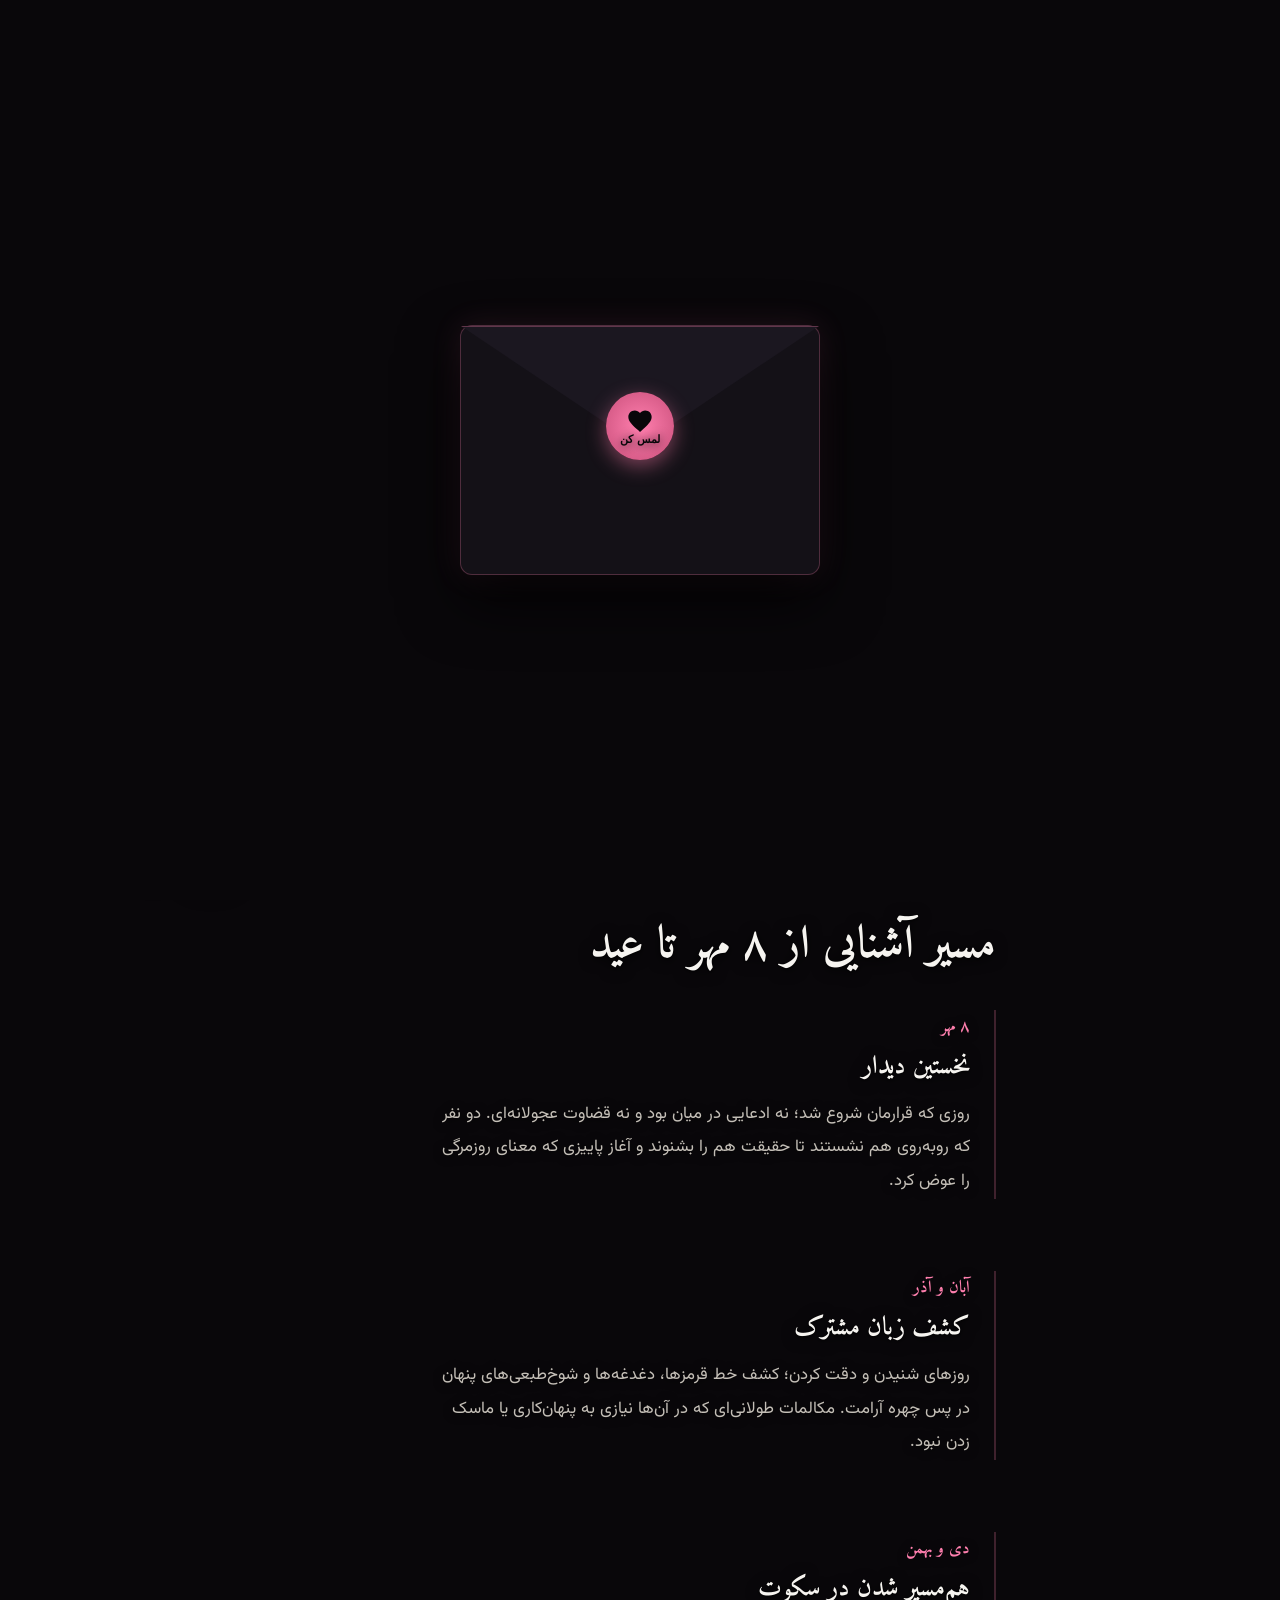
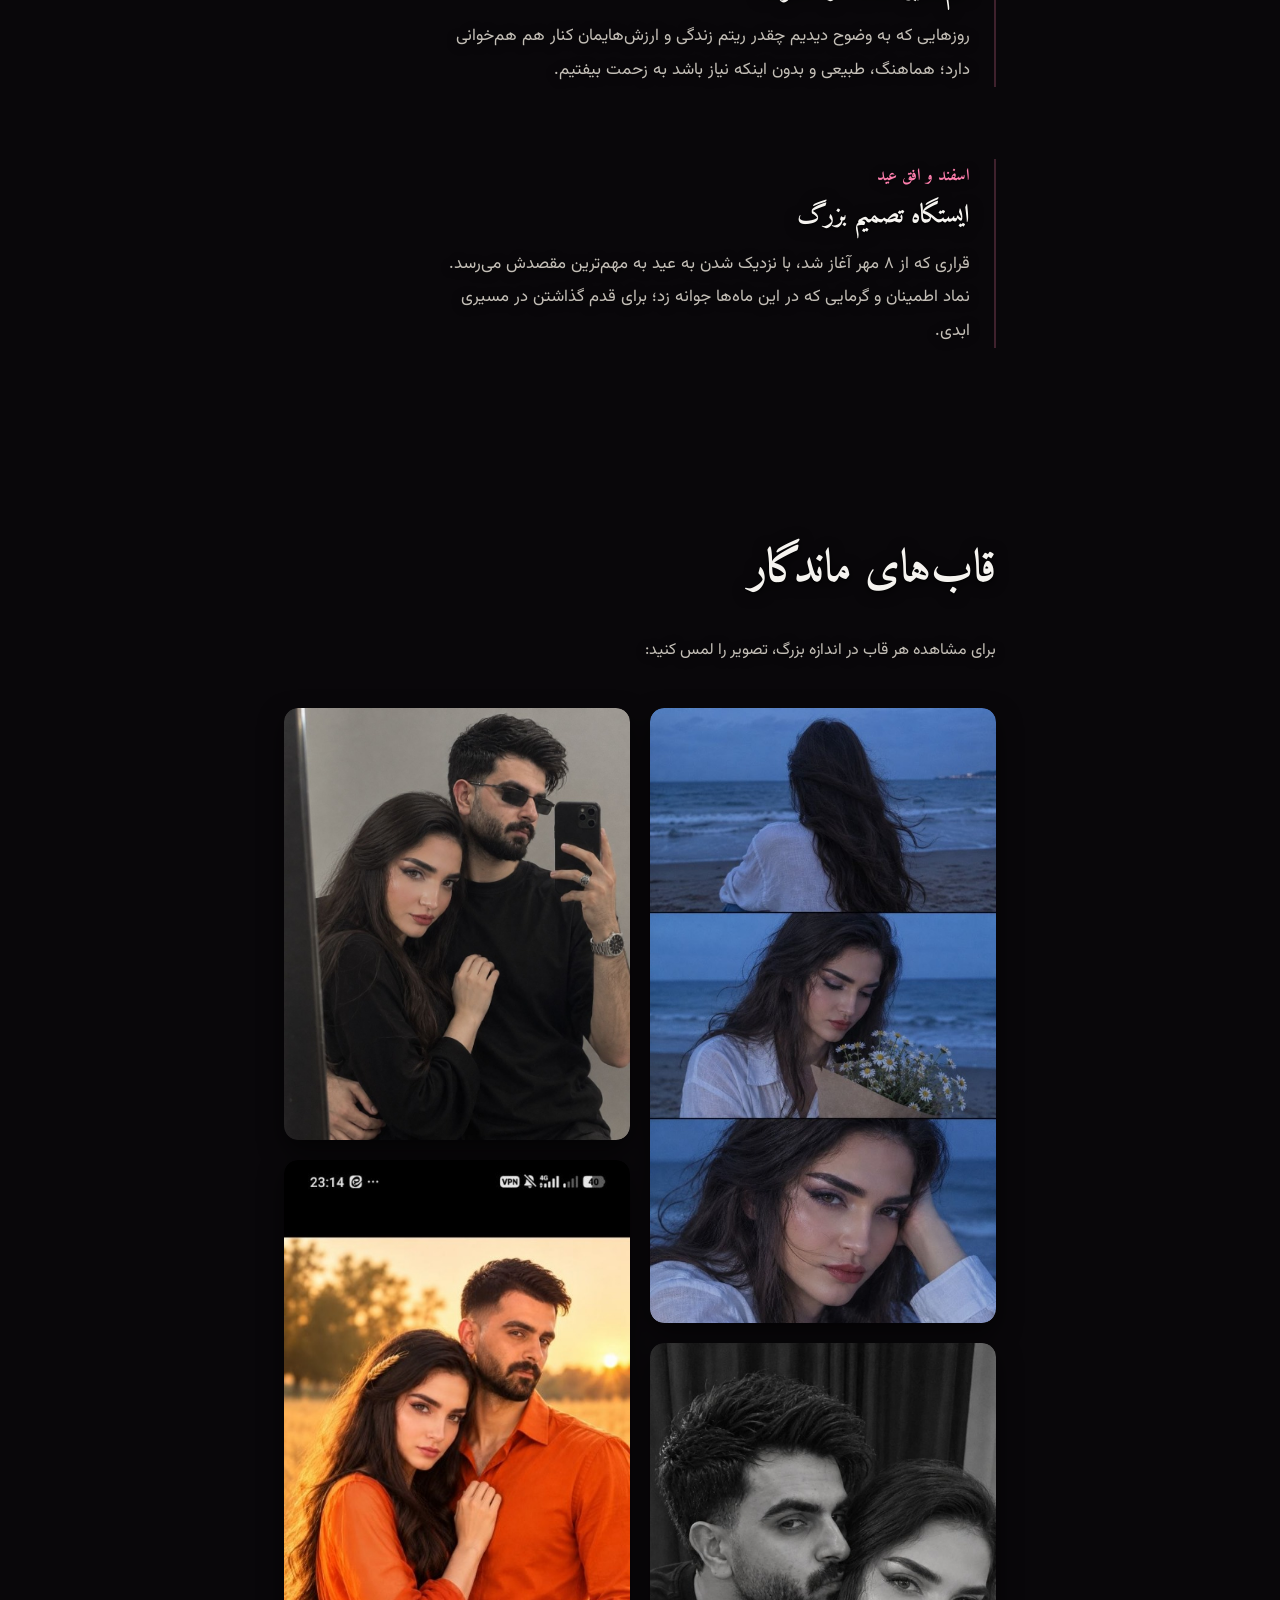
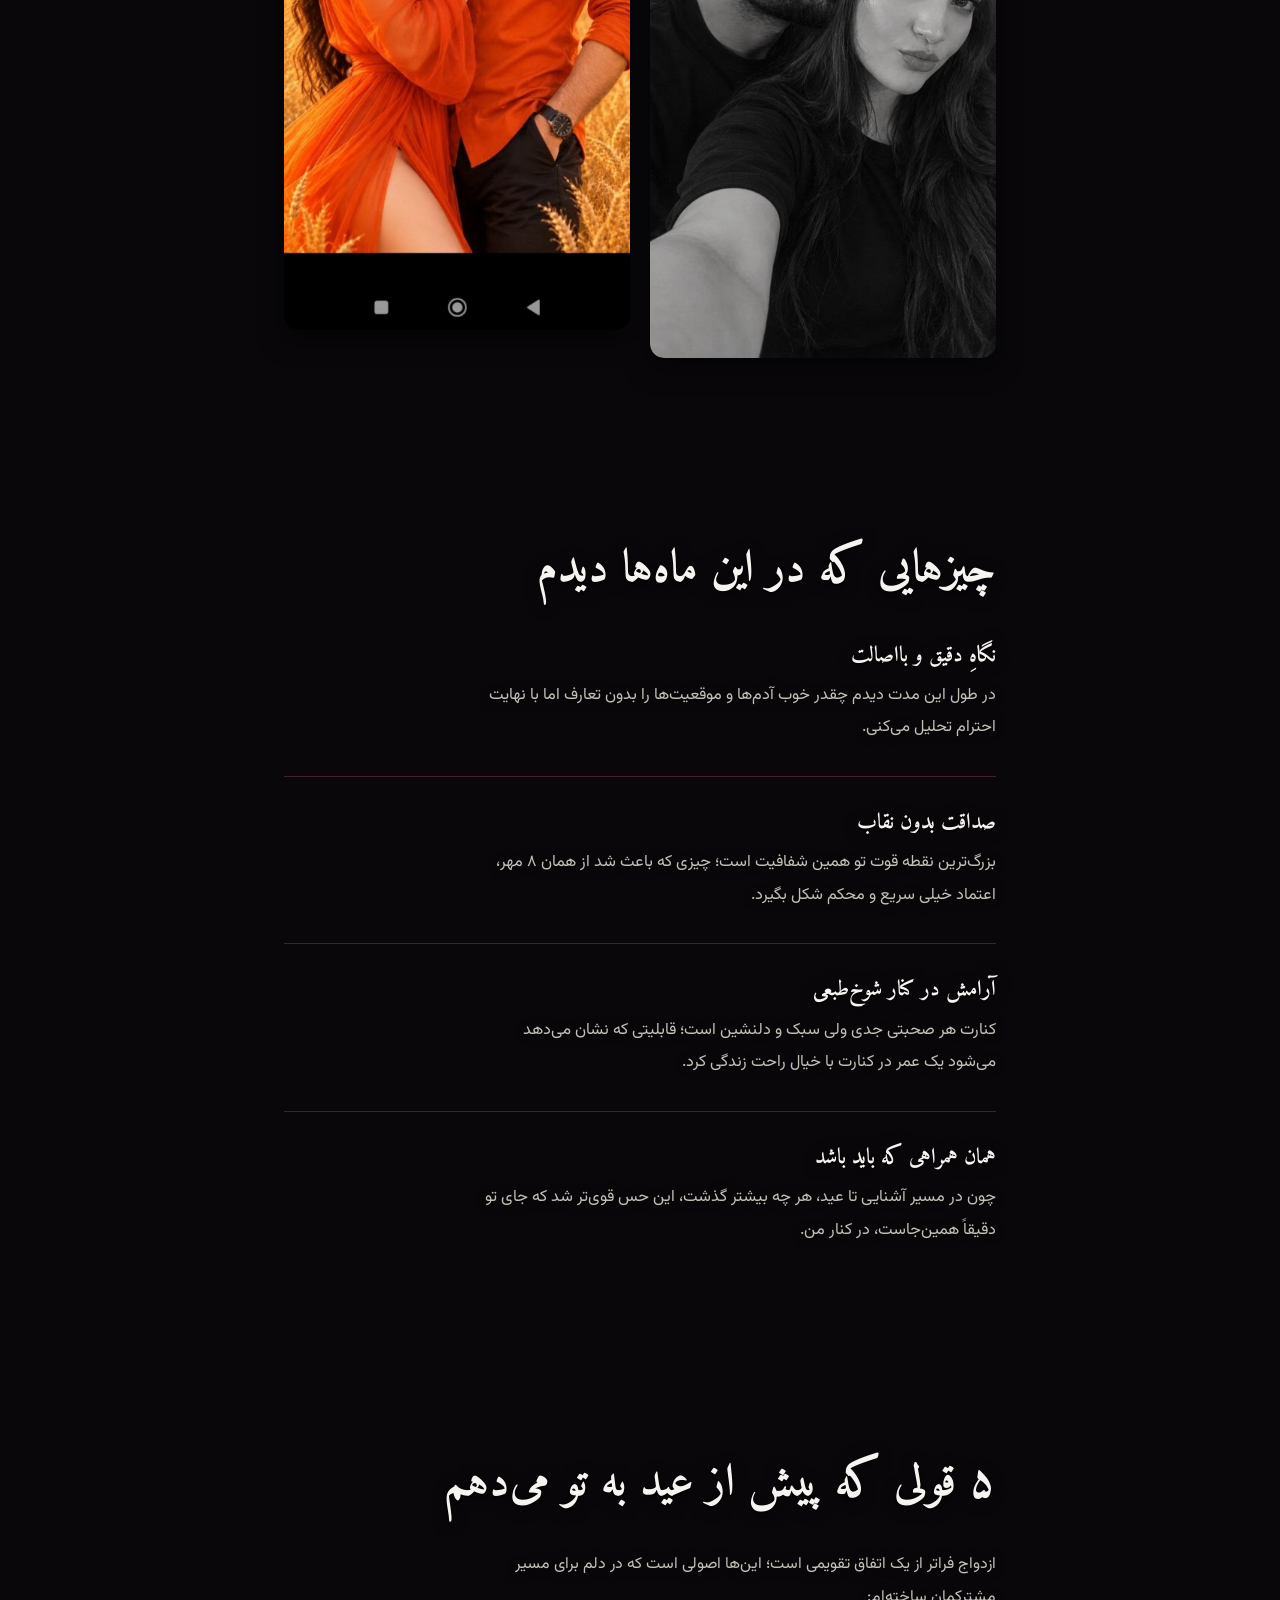
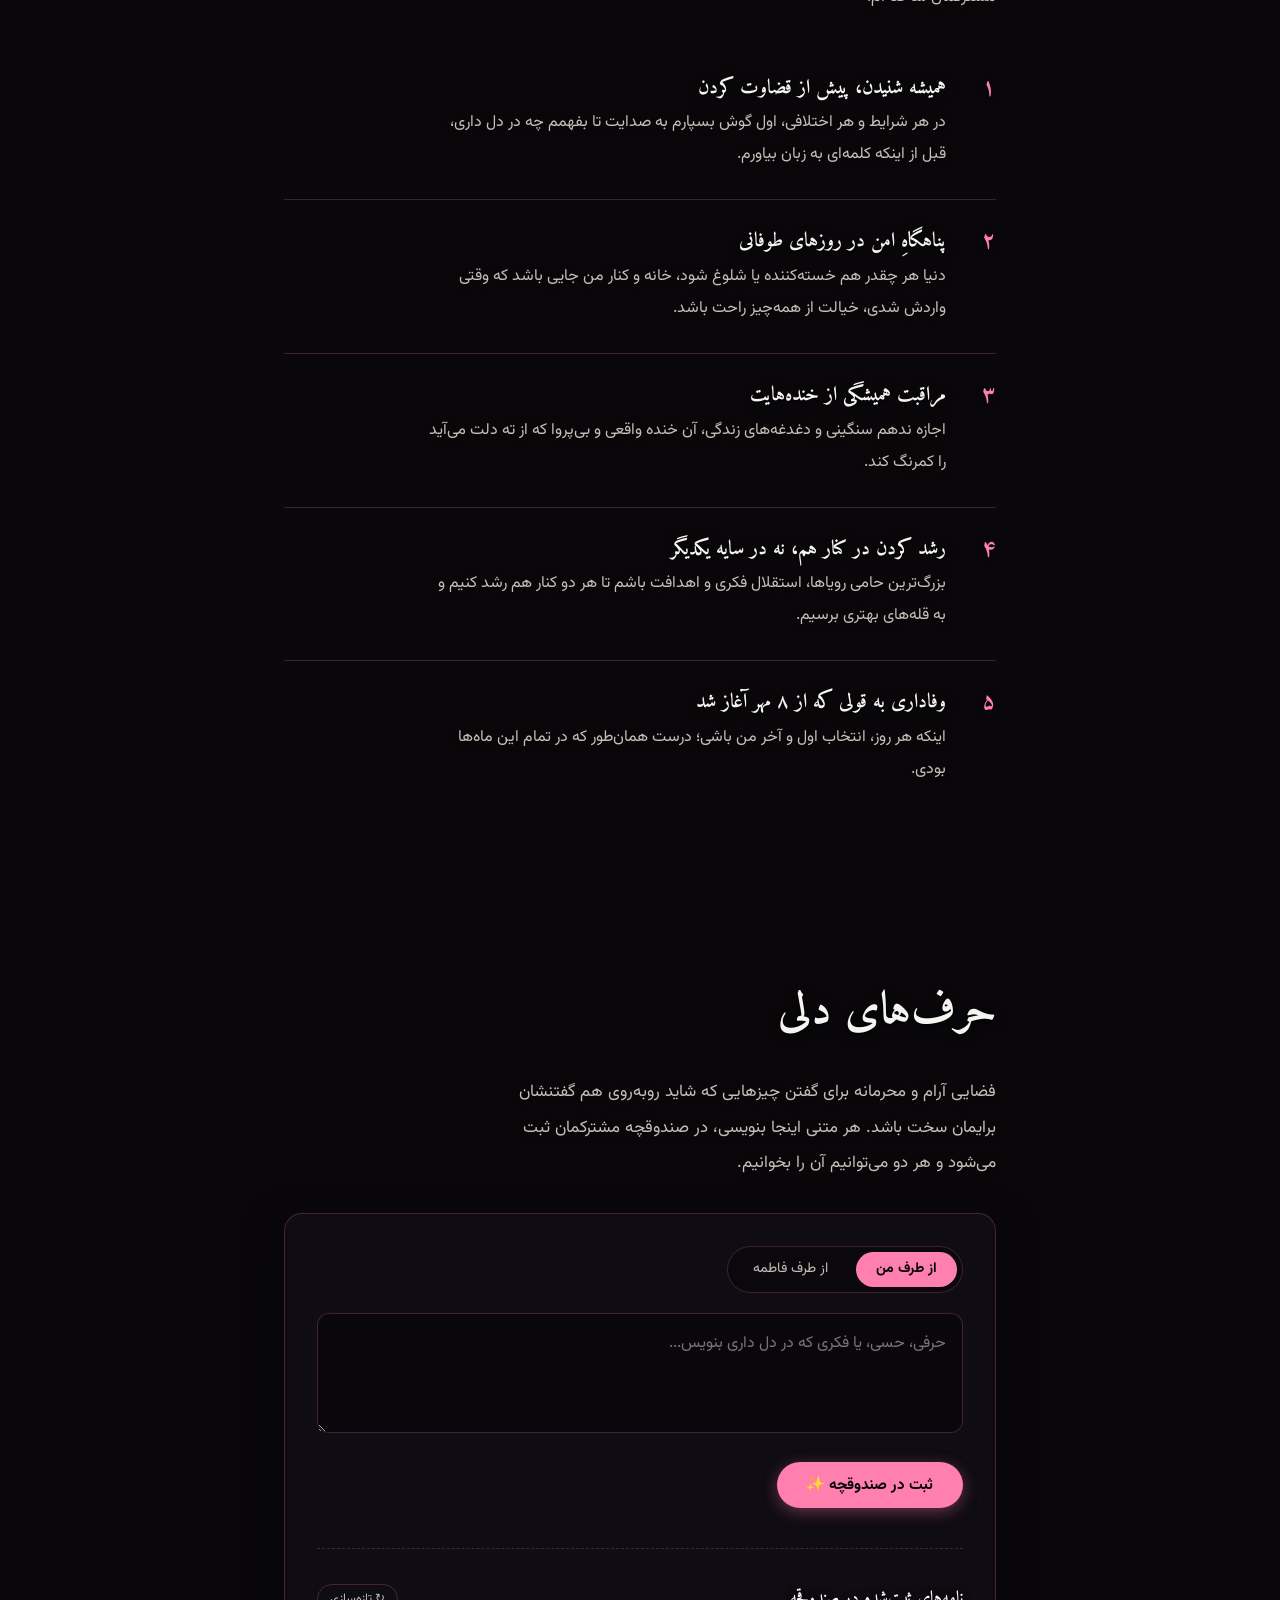
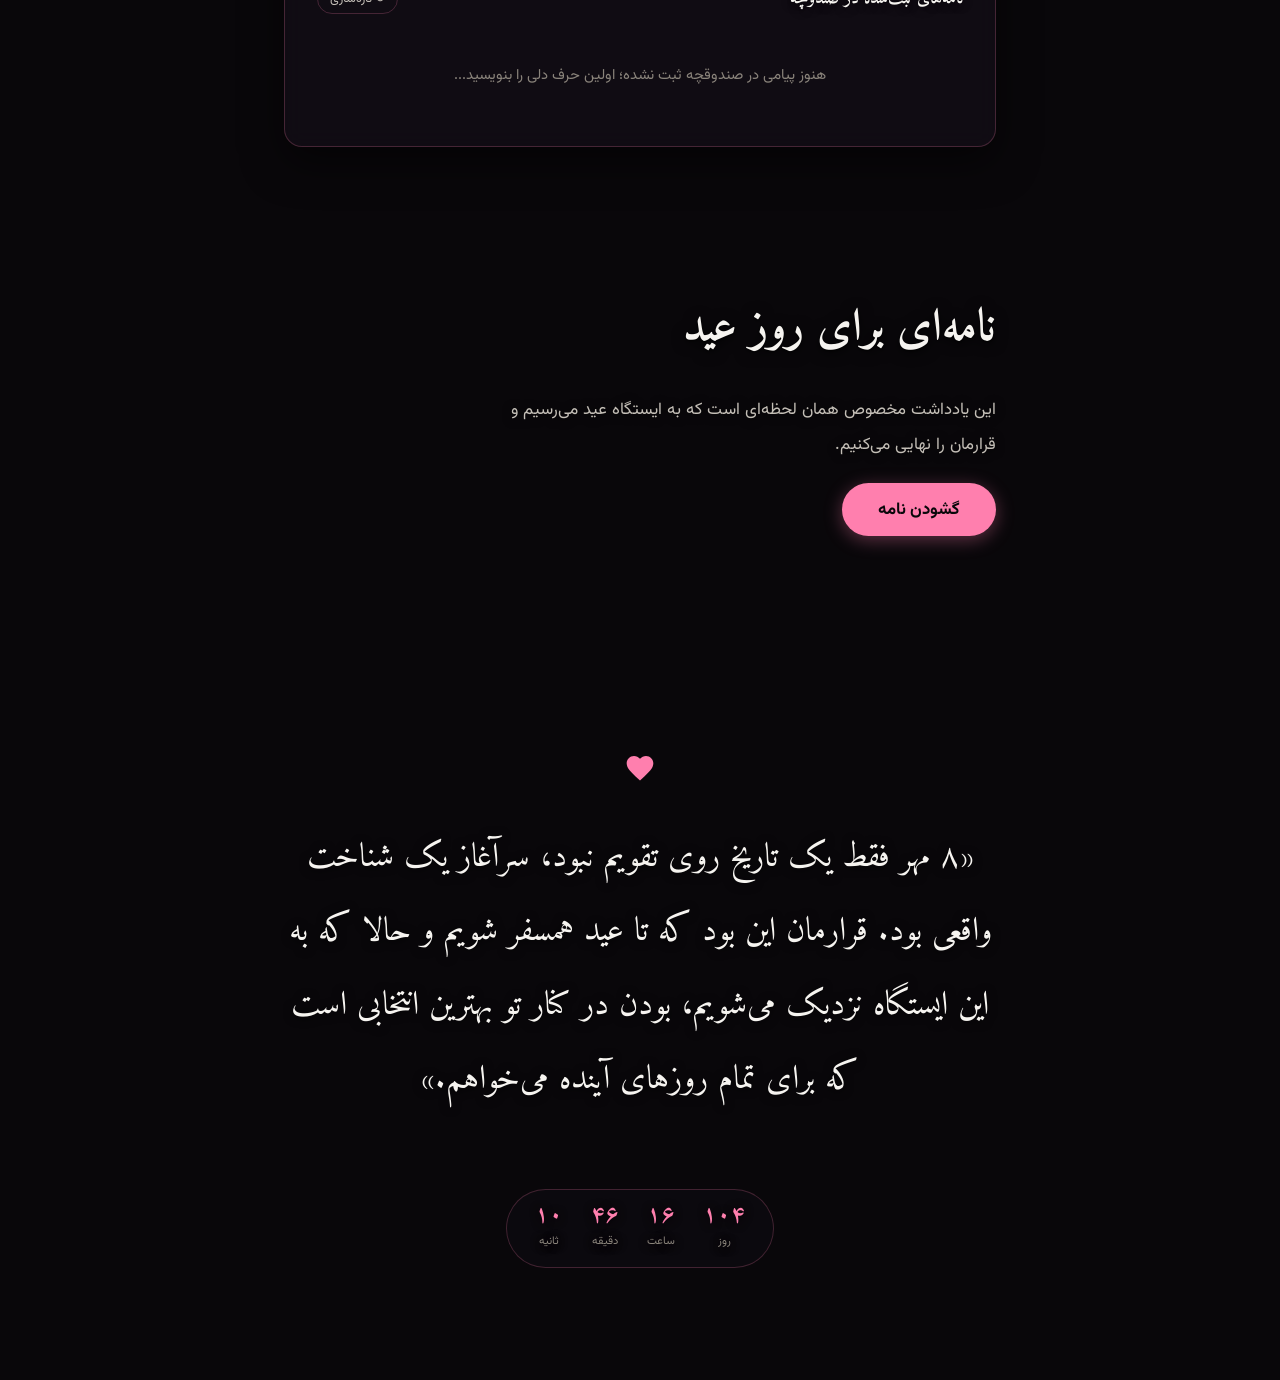
==== index.html @ 6a13143e "Initial commit: برای فاطمه" ====
<!DOCTYPE html>
<html lang="fa" dir="rtl">
<head>
    <meta charset="UTF-8">
    <meta name="viewport" content="width=device-width, initial-scale=1.0, viewport-fit=cover">
    <title>درباره‌ی فاطمه</title>
    <link rel="preconnect" href="https://fonts.googleapis.com">
    <link rel="preconnect" href="https://fonts.gstatic.com" crossorigin>
    <link href="https://fonts.googleapis.com/css2?family=Amiri:wght@400;700&family=Vazirmatn:wght@400;500;600;700;800&display=swap" rel="stylesheet">
    <style>
        :root {
            /* تنظیمات زمان‌بندی پس‌زمینه متحرک */
            --fade: 3.4s;
            --kb: 34s;

            --bg-dark: #09070a;
            --text-main: #f6f4f0;
            --text-muted: #c4bfb7;
            --text-dim: #8a847b;
            --accent-pink: #ff7fae;
            --accent-pink-soft: rgba(255, 127, 174, 0.15);
            --border-pink-subtle: rgba(255, 127, 174, 0.22);
            --font-serif: 'Amiri', serif;
            --font-sans: 'Vazirmatn', -apple-system, BlinkMacSystemFont, "Segoe UI", Roboto, sans-serif;
            --container-max: 760px;
        }

        *, *::before, *::after {
            box-sizing: border-box;
            margin: 0;
            padding: 0;
        }

        html {
            scroll-behavior: smooth;
        }

        body {
            background-color: var(--bg-dark);
            color: var(--text-main);
            font-family: var(--font-sans);
            font-size: 17px;
            line-height: 2;
            font-weight: 400;
            overflow-x: hidden;
            -webkit-font-smoothing: antialiased;
            padding-top: env(safe-area-inset-top, 0);
            padding-bottom: env(safe-area-inset-bottom, 0);
            padding-left: env(safe-area-inset-left, 0);
            padding-right: env(safe-area-inset-right, 0);
        }

        /* Locked scroll when envelope is visible */
        body.envelope-locked {
            overflow: hidden;
            height: 100vh;
        }

        /* Keyboard Accessibility */
        a:focus-visible, button:focus-visible {
            outline: 2px solid var(--accent-pink);
            outline-offset: 4px;
        }

        /* Selection */
        ::selection {
            background-color: var(--accent-pink);
            color: #09070a;
        }

        /* ==========================================================================
           1. Fullscreen Fixed Background Stage & Ambient Pink Aura
           ========================================================================== */
        .bg-stage {
            position: fixed;
            inset: 0;
            width: 100vw;
            height: 100vh;
            z-index: -2;
            overflow: hidden;
            pointer-events: none;
            background-color: var(--bg-dark);
        }

        .bg-slide {
            position: absolute;
            inset: 0;
            width: 100%;
            height: 100%;
            background-size: cover;
            background-position: var(--pos, center center);
            opacity: 0;
            filter: brightness(0.5) contrast(1.08);
            transition: opacity var(--fade) ease-in-out;
            will-change: transform, opacity;
        }

        @keyframes kenBurns {
            0% { transform: scale(1) translate(0, 0); }
            50% { transform: scale(1.07) translate(-1%, 0.8%); }
            100% { transform: scale(1.04) translate(1%, -0.6%); }
        }

        .bg-slide.active {
            opacity: 1;
            animation: kenBurns var(--kb) ease-in-out infinite alternate;
        }

        /* Pink & Black Aura Gradients */
        .bg-aura {
            position: absolute;
            border-radius: 50%;
            filter: blur(90px);
            mix-blend-mode: screen;
            pointer-events: none;
            opacity: 0.38;
            will-change: transform;
        }

        .aura-1 {
            top: 10%;
            right: 5%;
            width: 42vmax;
            height: 42vmax;
            background: radial-gradient(circle, rgba(255, 127, 174, 0.42) 0%, rgba(255, 127, 174, 0) 70%);
            animation: floatAura1 24s ease-in-out infinite alternate;
        }

        .aura-2 {
            bottom: 5%;
            left: 5%;
            width: 45vmax;
            height: 45vmax;
            background: radial-gradient(circle, rgba(255, 95, 155, 0.32) 0%, rgba(255, 95, 155, 0) 70%);
            animation: floatAura2 28s ease-in-out infinite alternate;
        }

        @keyframes floatAura1 {
            0% { transform: translate(0, 0) scale(1); }
            50% { transform: translate(-8%, 12%) scale(1.15); }
            100% { transform: translate(6%, -8%) scale(0.95); }
        }

        @keyframes floatAura2 {
            0% { transform: translate(0, 0) scale(1); }
            50% { transform: translate(10%, -10%) scale(1.2); }
            100% { transform: translate(-6%, 6%) scale(0.9); }
        }

        .bg-vignette {
            position: absolute;
            inset: 0;
            background: radial-gradient(circle at center, transparent 30%, rgba(9, 7, 10, 0.72) 80%, #09070a 100%);
            pointer-events: none;
        }

        /* ==========================================================================
           2. Fullscreen Opening Envelope Overlay
           ========================================================================== */
        .envelope-screen {
            position: fixed;
            inset: 0;
            z-index: 9999;
            background-color: var(--bg-dark);
            display: flex;
            align-items: center;
            justify-content: center;
            padding: 1.5rem;
            transition: opacity 1.3s cubic-bezier(0.4, 0, 0.2, 1), visibility 1.3s;
        }

        .envelope-screen.dismissed {
            opacity: 0;
            visibility: hidden;
            pointer-events: none;
        }

        .envelope-box {
            position: relative;
            width: 100%;
            max-width: 360px;
            height: 250px;
            background: #141117;
            border: 1px solid rgba(255, 127, 174, 0.25);
            border-radius: 12px;
            box-shadow: 0 25px 60px rgba(0, 0, 0, 0.8), 0 0 30px rgba(255, 127, 174, 0.12);
            display: flex;
            align-items: center;
            justify-content: center;
            overflow: visible;
        }

        .envelope-flap {
            position: absolute;
            top: 0;
            left: 0;
            right: 0;
            height: 120px;
            background: #1b1720;
            clip-path: polygon(0 0, 100% 0, 50% 100%);
            border-top: 1px solid rgba(255, 127, 174, 0.3);
            transform-origin: top center;
            transition: transform 0.9s cubic-bezier(0.4, 0, 0.2, 1);
            z-index: 3;
        }

        .envelope-box.opened .envelope-flap {
            transform: rotateX(180deg);
        }

        .wax-seal-btn {
            position: absolute;
            top: 100px;
            left: 50%;
            transform: translate(-50%, -50%);
            width: 68px;
            height: 68px;
            border-radius: 50%;
            background: radial-gradient(circle, #ff7fae 0%, #d15682 85%, #943254 100%);
            border: none;
            color: #09070a;
            display: flex;
            flex-direction: column;
            align-items: center;
            justify-content: center;
            cursor: pointer;
            box-shadow: 0 6px 20px rgba(255, 127, 174, 0.45);
            z-index: 4;
            transition: transform 0.3s ease, box-shadow 0.3s ease;
        }

        .wax-seal-btn:hover {
            transform: translate(-50%, -50%) scale(1.08);
            box-shadow: 0 8px 25px rgba(255, 127, 174, 0.65);
        }

        .wax-seal-btn svg {
            width: 28px;
            height: 28px;
            fill: #09070a;
        }

        .wax-seal-hint {
            font-size: 0.68rem;
            color: #09070a;
            font-weight: 700;
            margin-top: -2px;
        }

        .mini-letter {
            position: absolute;
            width: 82%;
            background: #fdfaf6;
            color: #141117;
            padding: 1.5rem 1rem;
            border-radius: 6px;
            text-align: center;
            font-family: var(--font-serif);
            font-size: 1.35rem;
            font-weight: 700;
            box-shadow: 0 4px 15px rgba(0, 0, 0, 0.3);
            z-index: 2;
            transition: transform 1s cubic-bezier(0.4, 0, 0.2, 1), opacity 0.8s ease;
            transform: translateY(20px);
            opacity: 0;
        }

        .envelope-box.opened .mini-letter {
            transform: translateY(-90px);
            opacity: 1;
        }

        /* ==========================================================================
           3. Layout Containers & Text Legibility
           ========================================================================== */
        .content-wrap {
            position: relative;
            z-index: 10;
            max-width: var(--container-max);
            margin: 0 auto;
            padding: 0 1.5rem;
        }

        section {
            padding: 5.5rem 0;
            position: relative;
        }

        /* Headings & Text Shadows */
        h1, h2, h3, h4 {
            font-family: var(--font-serif);
            font-weight: 700;
            line-height: 1.35;
            color: var(--text-main);
            text-shadow: 0 2px 14px rgba(0, 0, 0, 0.85), 0 1px 3px rgba(0, 0, 0, 0.9);
        }

        p, li, span {
            text-shadow: 0 1px 10px rgba(0, 0, 0, 0.85);
        }

        /* Chamomile Mark (SVG) */
        .chamomile-mark {
            display: inline-block;
            width: 32px;
            height: 32px;
            margin-bottom: 0.75rem;
        }

        .chamomile-mark svg {
            width: 100%;
            height: 100%;
            fill: var(--accent-pink);
        }

        /* Hero Section */
        .hero-section {
            min-height: 92vh;
            display: flex;
            flex-direction: column;
            justify-content: flex-end;
            padding-bottom: 5rem;
        }

        .hero-title {
            font-size: clamp(3rem, 10vw, 6.2rem);
            line-height: 1.15;
            margin-bottom: 1.5rem;
        }

        .hero-statement {
            font-size: 1.15rem;
            color: var(--text-muted);
            max-width: 54ch;
            line-height: 2.1;
        }

        /* Section Title Standard */
        .section-title {
            font-size: clamp(2rem, 5vw, 2.85rem);
            margin-bottom: 2rem;
            position: relative;
        }

        /* ==========================================================================
           4. Chronology / Timeline (No cards, pure text, background is the photo)
           ========================================================================== */
        .timeline-step {
            margin-bottom: 4.5rem;
            position: relative;
            padding-right: 1.5rem;
            border-right: 2px solid var(--border-pink-subtle);
        }

        .timeline-step:last-child {
            margin-bottom: 1rem;
        }

        .timeline-date {
            display: inline-block;
            font-size: 1.05rem;
            font-weight: 700;
            color: var(--accent-pink);
            margin-bottom: 0.35rem;
            font-family: var(--font-serif);
        }

        .timeline-heading {
            font-size: 1.6rem;
            margin-bottom: 0.85rem;
        }

        .timeline-body {
            color: var(--text-muted);
            font-size: 1.05rem;
            max-width: 60ch;
        }

        /* ==========================================================================
           5. Photo Album (2 Columns Masonry)
           ========================================================================== */
        .album-masonry {
            column-count: 2;
            column-gap: 1.25rem;
            margin-top: 2.5rem;
        }

        @media (max-width: 480px) {
            .album-masonry {
                column-gap: 0.85rem;
            }
        }

        .album-item {
            break-inside: avoid;
            margin-bottom: 1.25rem;
        }

        .album-thumb-btn {
            background: none;
            border: none;
            padding: 0;
            margin: 0;
            width: 100%;
            display: block;
            cursor: pointer;
            border-radius: 14px;
            overflow: hidden;
            position: relative;
            box-shadow: 0 10px 25px rgba(0, 0, 0, 0.6);
            transition: transform 0.35s ease, box-shadow 0.35s ease;
        }

        .album-thumb-btn:hover, .album-thumb-btn:focus-visible {
            transform: scale(1.025);
            box-shadow: 0 0 25px rgba(255, 127, 174, 0.45);
        }

        .album-thumb-img {
            width: 100%;
            height: auto;
            display: block;
            object-fit: cover;
            border-radius: 14px;
        }

        /* ==========================================================================
           6. Subtle Observations (Delicate Pink Separator Lines, No Cards)
           ========================================================================== */
        .notes-list {
            margin-top: 2rem;
            display: flex;
            flex-direction: column;
        }

        .note-row {
            padding: 2rem 0;
            border-bottom: 1px solid var(--border-pink-subtle);
        }

        .note-row:first-child {
            padding-top: 0.5rem;
        }

        .note-row:last-child {
            border-bottom: none;
        }

        .note-title {
            font-size: 1.35rem;
            margin-bottom: 0.5rem;
            color: var(--text-main);
        }

        .note-body {
            color: var(--text-muted);
            font-size: 1.02rem;
            max-width: 58ch;
        }

        /* ==========================================================================
           7. 5 Unwritten Vows (Persian Numbered List, Pink Separators)
           ========================================================================== */
        .vows-ol {
            list-style: none;
            margin-top: 2rem;
            display: flex;
            flex-direction: column;
        }

        .vow-li {
            display: flex;
            align-items: flex-start;
            gap: 1.25rem;
            padding: 1.75rem 0;
            border-bottom: 1px solid var(--border-pink-subtle);
        }

        .vow-li:last-child {
            border-bottom: none;
        }

        .vow-num {
            font-family: var(--font-serif);
            font-size: 1.45rem;
            font-weight: 700;
            color: var(--accent-pink);
            line-height: 1.2;
            flex-shrink: 0;
            width: 30px;
        }

        .vow-text-wrap h3 {
            font-size: 1.25rem;
            margin-bottom: 0.35rem;
        }

        .vow-text-wrap p {
            color: var(--text-muted);
            font-size: 1rem;
            max-width: 58ch;
        }

        /* ==========================================================================
           8. Locked Letter for Eid (Amiri Font, Pink Button)
           ========================================================================== */
        .eid-letter-section {
            padding-top: 4rem;
        }

        /* ==========================================================================
           8.5. Unspoken Notes (Live Shared Cloud Box)
           ========================================================================== */
        .unspoken-section {
            padding-top: 5rem;
        }

        .unspoken-box {
            margin-top: 2rem;
            padding: 2rem;
            background: rgba(18, 14, 22, 0.85);
            border: 1px solid var(--border-pink-subtle);
            border-radius: 18px;
            box-shadow: 0 15px 40px rgba(0, 0, 0, 0.5);
            backdrop-filter: blur(10px);
        }

        .sender-toggle {
            display: inline-flex;
            gap: 0.5rem;
            background: rgba(9, 7, 10, 0.6);
            padding: 0.3rem;
            border-radius: 50px;
            border: 1px solid rgba(255, 127, 174, 0.2);
            margin-bottom: 1.25rem;
        }

        .sender-btn {
            background: transparent;
            border: none;
            color: var(--text-muted);
            padding: 0.4rem 1.25rem;
            border-radius: 50px;
            font-size: 0.88rem;
            font-family: inherit;
            cursor: pointer;
            transition: all 0.25s ease;
        }

        .sender-btn.active {
            background-color: var(--accent-pink);
            color: #09070a;
            font-weight: 700;
        }

        .unspoken-textarea {
            width: 100%;
            background: rgba(9, 7, 10, 0.7);
            border: 1px solid var(--border-pink-subtle);
            border-radius: 12px;
            padding: 1rem;
            color: var(--text-main);
            font-family: inherit;
            font-size: 1rem;
            line-height: 1.8;
            resize: vertical;
            min-height: 100px;
            outline: none;
            transition: border-color 0.3s ease;
        }

        .unspoken-textarea:focus {
            border-color: var(--accent-pink);
            box-shadow: 0 0 15px rgba(255, 127, 174, 0.2);
        }

        .unspoken-actions {
            display: flex;
            align-items: center;
            justify-content: space-between;
            margin-top: 1rem;
        }

        .btn-send-note {
            background-color: var(--accent-pink);
            color: #09070a;
            border: none;
            padding: 0.7rem 1.85rem;
            font-size: 0.95rem;
            font-weight: 700;
            font-family: inherit;
            border-radius: 50px;
            cursor: pointer;
            box-shadow: 0 4px 15px rgba(255, 127, 174, 0.35);
            transition: all 0.3s ease;
        }

        .btn-send-note:hover {
            transform: scale(1.04);
            box-shadow: 0 6px 20px rgba(255, 127, 174, 0.5);
        }

        .send-status {
            font-size: 0.85rem;
            color: var(--accent-pink);
        }

        .notes-feed-wrap {
            margin-top: 2.5rem;
            padding-top: 2rem;
            border-top: 1px dashed var(--border-pink-subtle);
        }

        .feed-header {
            display: flex;
            align-items: center;
            justify-content: space-between;
            margin-bottom: 1.25rem;
        }

        .feed-title {
            font-size: 1.1rem;
            font-weight: 700;
            font-family: var(--font-serif);
            color: var(--text-main);
        }

        .btn-refresh {
            background: none;
            border: 1px solid var(--border-pink-subtle);
            color: var(--text-muted);
            padding: 0.25rem 0.75rem;
            border-radius: 50px;
            font-size: 0.78rem;
            cursor: pointer;
            font-family: inherit;
            transition: all 0.25s ease;
        }

        .btn-refresh:hover {
            color: var(--accent-pink);
            border-color: var(--accent-pink);
        }

        .unspoken-feed {
            display: flex;
            flex-direction: column;
            gap: 1rem;
        }

        .note-card {
            background: rgba(10, 8, 12, 0.75);
            border: 1px solid rgba(255, 127, 174, 0.18);
            border-radius: 12px;
            padding: 1.25rem;
            animation: fadeIn 0.5s ease;
        }

        .note-card-head {
            display: flex;
            align-items: center;
            justify-content: space-between;
            margin-bottom: 0.5rem;
            font-size: 0.82rem;
        }

        .note-sender {
            font-weight: 700;
            color: var(--accent-pink);
            font-family: var(--font-serif);
            font-size: 1rem;
        }

        .note-time {
            color: var(--text-dim);
            font-size: 0.75rem;
        }

        .note-body-text {
            color: var(--text-main);
            font-size: 0.98rem;
            line-height: 1.9;
            white-space: pre-wrap;
        }

        .empty-feed {
            text-align: center;
            color: var(--text-dim);
            font-size: 0.92rem;
            padding: 1.5rem 0;
        }

        .btn-open-letter {
            background-color: var(--accent-pink);
            color: #09070a;
            border: none;
            padding: 0.85rem 2.25rem;
            font-size: 1.05rem;
            font-weight: 700;
            font-family: var(--font-sans);
            border-radius: 50px;
            cursor: pointer;
            box-shadow: 0 4px 18px rgba(255, 127, 174, 0.35);
            transition: all 0.3s ease;
            margin-top: 1.25rem;
        }

        .btn-open-letter:hover {
            transform: scale(1.04);
            box-shadow: 0 6px 25px rgba(255, 127, 174, 0.55);
        }

        .letter-revealed {
            display: none;
            margin-top: 2.5rem;
            padding: 2.25rem;
            background: rgba(14, 11, 16, 0.85);
            border: 1px solid var(--border-pink-subtle);
            border-radius: 16px;
            font-family: var(--font-serif);
            font-size: 1.25rem;
            line-height: 2.2;
            color: var(--text-main);
            box-shadow: 0 15px 40px rgba(0, 0, 0, 0.6);
            animation: fadeIn 0.8s ease forwards;
        }

        /* ==========================================================================
           9. Epilogue (Centered, Chamomile, Countdown 1406, Falling Petals)
           ========================================================================== */
        .epilogue-section {
            text-align: center;
            padding: 8rem 0 7rem;
            position: relative;
        }

        .epilogue-quote {
            font-family: var(--font-serif);
            font-size: clamp(1.4rem, 4vw, 2.1rem);
            line-height: 2.2;
            max-width: 44ch;
            margin: 1.5rem auto 2.5rem;
            color: var(--text-main);
        }

        .countdown-strip {
            display: inline-flex;
            align-items: center;
            justify-content: center;
            gap: 1.75rem;
            padding: 0.85rem 1.75rem;
            background: rgba(14, 11, 16, 0.7);
            border: 1px solid var(--border-pink-subtle);
            border-radius: 50px;
            margin-top: 2rem;
        }

        .countdown-part {
            text-align: center;
        }

        .countdown-digits {
            font-family: var(--font-serif);
            font-size: 1.45rem;
            font-weight: 700;
            color: var(--accent-pink);
            line-height: 1.1;
            display: block;
        }

        .countdown-label {
            font-size: 0.7rem;
            color: var(--text-dim);
            margin-top: 0.15rem;
            display: block;
        }

        /* Falling Petals Canvas / Container */
        #petalsStage {
            position: absolute;
            inset: 0;
            pointer-events: none;
            overflow: hidden;
            z-index: 5;
        }

        .petal {
            position: absolute;
            top: -20px;
            background: radial-gradient(circle, #ff7fae 0%, rgba(255, 127, 174, 0.4) 80%);
            border-radius: 12px 1px 12px 1px;
            pointer-events: none;
            opacity: 0.85;
            will-change: transform;
            animation: fallPetal linear forwards;
        }

        @keyframes fallPetal {
            0% {
                transform: translateY(0) rotate(0deg);
                opacity: 0.9;
            }
            100% {
                transform: translateY(105vh) rotate(360deg);
                opacity: 0;
            }
        }

        /* ==========================================================================
           10. Music Dock & Apple Music-Style Synced Lyrics
           ========================================================================== */
        .music-dock {
            position: fixed;
            bottom: 1.5rem;
            left: 1.5rem;
            z-index: 100;
            display: flex;
            align-items: center;
            gap: 0.6rem;
        }

        .music-btn-fixed {
            width: 52px;
            height: 52px;
            border-radius: 50%;
            background: #141117;
            border: 1px solid var(--accent-pink);
            color: var(--accent-pink);
            display: flex;
            align-items: center;
            justify-content: center;
            cursor: pointer;
            box-shadow: 0 8px 25px rgba(0, 0, 0, 0.6), 0 0 15px rgba(255, 127, 174, 0.25);
            transition: transform 0.25s ease, background-color 0.25s ease, box-shadow 0.25s ease;
            flex-shrink: 0;
        }

        .music-btn-fixed:hover {
            transform: scale(1.08);
            background: var(--accent-pink);
            color: #09070a;
        }

        .music-btn-fixed.playing {
            box-shadow: 0 0 25px rgba(255, 127, 174, 0.6), 0 8px 25px rgba(0, 0, 0, 0.7);
            border-color: #fff;
        }

        .music-btn-fixed svg {
            width: 22px;
            height: 22px;
            fill: currentColor;
        }

        .lyrics-btn-fixed {
            width: 44px;
            height: 44px;
            border-radius: 50%;
            background: rgba(20, 17, 23, 0.92);
            border: 1px solid rgba(255, 127, 174, 0.4);
            color: var(--accent-pink);
            display: flex;
            align-items: center;
            justify-content: center;
            cursor: pointer;
            backdrop-filter: blur(8px);
            -webkit-backdrop-filter: blur(8px);
            box-shadow: 0 6px 20px rgba(0, 0, 0, 0.5);
            transition: transform 0.25s ease, background-color 0.25s ease, border-color 0.25s ease, color 0.25s ease;
            flex-shrink: 0;
        }

        .lyrics-btn-fixed:hover {
            transform: scale(1.08);
            border-color: var(--accent-pink);
            background: rgba(255, 127, 174, 0.2);
            color: #fff;
        }

        .lyrics-btn-fixed svg {
            width: 20px;
            height: 20px;
            fill: currentColor;
        }

        .mini-lyric-bubble {
            display: inline-flex;
            align-items: center;
            gap: 0.5rem;
            background: rgba(20, 17, 23, 0.92);
            border: 1px solid rgba(255, 127, 174, 0.35);
            color: #f7f3f6;
            padding: 0.42rem 0.95rem;
            border-radius: 30px;
            font-family: var(--font-serif);
            font-size: 0.9rem;
            line-height: 1.4;
            max-width: 240px;
            white-space: nowrap;
            overflow: hidden;
            text-overflow: ellipsis;
            cursor: pointer;
            backdrop-filter: blur(12px);
            -webkit-backdrop-filter: blur(12px);
            box-shadow: 0 8px 25px rgba(0, 0, 0, 0.6);
            transition: transform 0.3s ease, border-color 0.3s ease, opacity 0.3s ease;
            opacity: 0;
            pointer-events: none;
            transform: translateY(6px);
        }

        .mini-lyric-bubble.visible {
            opacity: 1;
            pointer-events: auto;
            transform: translateY(0);
        }

        .mini-lyric-bubble:hover {
            border-color: var(--accent-pink);
            transform: translateY(-2px);
            color: #fff;
        }

        .mini-lyric-dot {
            width: 6px;
            height: 6px;
            border-radius: 50%;
            background: var(--accent-pink);
            box-shadow: 0 0 8px var(--accent-pink);
            flex-shrink: 0;
            animation: pulseGlow 2s infinite ease-in-out;
        }

        @keyframes pulseGlow {
            0%, 100% { transform: scale(1); opacity: 0.7; }
            50% { transform: scale(1.4); opacity: 1; }
        }

        .music-toast {
            position: fixed;
            bottom: 5.2rem;
            left: 1.5rem;
            z-index: 101;
            background: rgba(20, 17, 23, 0.95);
            border: 1px solid var(--border-pink-subtle);
            color: var(--text-muted);
            padding: 0.5rem 1rem;
            border-radius: 8px;
            font-size: 0.82rem;
            opacity: 0;
            visibility: hidden;
            transition: opacity 0.3s ease, visibility 0.3s ease;
            pointer-events: none;
        }

        .music-toast.show {
            opacity: 1;
            visibility: visible;
        }

        /* Apple Music Synced Lyrics Modal */
        .lyrics-modal {
            position: fixed;
            inset: 0;
            z-index: 9999;
            background: rgba(9, 7, 10, 0.94);
            backdrop-filter: blur(35px);
            -webkit-backdrop-filter: blur(35px);
            display: flex;
            flex-direction: column;
            opacity: 0;
            pointer-events: none;
            transition: opacity 0.4s cubic-bezier(0.16, 1, 0.3, 1), transform 0.4s ease;
            transform: translateY(25px);
            overflow: hidden;
        }

        .lyrics-modal.is-open {
            opacity: 1;
            pointer-events: auto;
            transform: translateY(0);
        }

        .lyrics-modal-aura {
            position: absolute;
            border-radius: 50%;
            filter: blur(85px);
            opacity: 0.25;
            pointer-events: none;
            mix-blend-mode: screen;
            z-index: 1;
        }

        .aura-lyr-1 {
            width: 440px;
            height: 440px;
            background: radial-gradient(circle, #ff7fae 0%, rgba(255, 127, 174, 0) 70%);
            top: 15%;
            right: -8%;
            animation: auraFloat1 24s infinite alternate ease-in-out;
        }

        .aura-lyr-2 {
            width: 480px;
            height: 480px;
            background: radial-gradient(circle, #ff5599 0%, rgba(255, 85, 153, 0) 70%);
            bottom: 10%;
            left: -12%;
            animation: auraFloat2 28s infinite alternate ease-in-out;
        }

        .lyrics-header {
            position: relative;
            z-index: 10;
            display: flex;
            align-items: center;
            justify-content: space-between;
            padding: 1.25rem 1.75rem;
            border-bottom: 1px solid rgba(255, 127, 174, 0.12);
            background: rgba(9, 7, 10, 0.6);
        }

        .lyrics-track-info {
            display: flex;
            align-items: center;
            gap: 1rem;
        }

        .vinyl-mini {
            width: 46px;
            height: 46px;
            border-radius: 50%;
            background: radial-gradient(circle, #251d27 0%, #0d0b0f 70%, #000 100%);
            border: 2px solid rgba(255, 127, 174, 0.45);
            display: flex;
            align-items: center;
            justify-content: center;
            box-shadow: 0 4px 15px rgba(0, 0, 0, 0.6);
            flex-shrink: 0;
            transition: transform 0.3s;
        }

        .vinyl-mini.spinning {
            animation: spinVinyl 6s linear infinite;
        }

        @keyframes spinVinyl {
            from { transform: rotate(0deg); }
            to { transform: rotate(360deg); }
        }

        .vinyl-mini svg {
            width: 18px;
            height: 18px;
            fill: var(--accent-pink);
        }

        .lyrics-title-group h3 {
            font-family: var(--font-serif);
            font-size: 1.35rem;
            margin: 0;
            color: #fff;
            line-height: 1.2;
        }

        .lyrics-title-group p {
            font-size: 0.82rem;
            color: var(--text-muted);
            margin: 0.2rem 0 0;
        }

        .lyrics-close-btn {
            width: 44px;
            height: 44px;
            border-radius: 50%;
            background: rgba(255, 255, 255, 0.08);
            border: 1px solid rgba(255, 255, 255, 0.15);
            color: #fff;
            font-size: 1.7rem;
            line-height: 1;
            cursor: pointer;
            display: flex;
            align-items: center;
            justify-content: center;
            transition: background-color 0.2s, transform 0.2s, border-color 0.2s;
        }

        .lyrics-close-btn:hover {
            background: rgba(255, 127, 174, 0.25);
            border-color: var(--accent-pink);
            transform: scale(1.06);
        }

        .lyrics-controls-toolbar {
            position: relative;
            z-index: 10;
            padding: 0.85rem 1.75rem;
            background: rgba(14, 11, 16, 0.72);
            border-bottom: 1px solid rgba(255, 127, 174, 0.08);
            display: flex;
            align-items: center;
            gap: 1.25rem;
        }

        .lyrics-mini-play-btn {
            width: 40px;
            height: 40px;
            border-radius: 50%;
            background: var(--accent-pink);
            color: #09070a;
            border: none;
            cursor: pointer;
            display: flex;
            align-items: center;
            justify-content: center;
            flex-shrink: 0;
            transition: transform 0.2s, background-color 0.2s;
        }

        .lyrics-mini-play-btn:hover {
            transform: scale(1.08);
            background: #ff99bf;
        }

        .lyrics-mini-play-btn svg {
            width: 18px;
            height: 18px;
            fill: currentColor;
        }

        .lyrics-scrubber-wrap {
            flex: 1;
            display: flex;
            align-items: center;
            gap: 0.85rem;
        }

        .scrub-time-label {
            font-size: 0.8rem;
            color: var(--text-muted);
            min-width: 40px;
            text-align: center;
            font-feature-settings: "tnum";
        }

        .scrub-track {
            flex: 1;
            height: 6px;
            background: rgba(255, 255, 255, 0.12);
            border-radius: 4px;
            position: relative;
            cursor: pointer;
            overflow: hidden;
            transition: height 0.2s;
        }

        .scrub-track:hover {
            height: 9px;
        }

        .scrub-fill {
            height: 100%;
            width: 0%;
            background: linear-gradient(90deg, #ff7fae, #ffb3ce);
            border-radius: 4px;
            pointer-events: none;
        }

        .lyrics-scroll-box {
            position: relative;
            z-index: 5;
            flex: 1;
            overflow-y: auto;
            overflow-x: hidden;
            padding: 38vh 1.5rem;
            text-align: center;
            scroll-behavior: smooth;
            -webkit-overflow-scrolling: touch;
        }

        .lyrics-content-inner {
            max-width: 680px;
            margin: 0 auto;
            display: flex;
            flex-direction: column;
            gap: 1.4rem;
        }

        .lyric-line {
            font-family: var(--font-serif);
            font-size: 1.35rem;
            line-height: 2.1;
            color: rgba(255, 255, 255, 0.32);
            filter: blur(0.3px);
            padding: 0.6rem 1rem;
            border-radius: 14px;
            cursor: pointer;
            transition: color 0.45s cubic-bezier(0.16, 1, 0.3, 1),
                        font-size 0.45s cubic-bezier(0.16, 1, 0.3, 1),
                        transform 0.45s cubic-bezier(0.16, 1, 0.3, 1),
                        opacity 0.45s ease,
                        filter 0.45s ease,
                        text-shadow 0.45s ease,
                        background-color 0.45s ease;
            user-select: none;
            transform-origin: center center;
        }

        .lyric-line:hover {
            color: rgba(255, 127, 174, 0.85);
            filter: none;
            background: rgba(255, 127, 174, 0.05);
        }

        .lyric-line.is-active {
            color: #ffffff;
            font-size: 1.7rem;
            font-weight: 700;
            filter: none;
            transform: scale(1.06);
            text-shadow: 0 0 20px rgba(255, 127, 174, 0.85),
                         0 0 45px rgba(255, 127, 174, 0.4);
            background: rgba(255, 127, 174, 0.08);
            border: 1px solid rgba(255, 127, 174, 0.25);
        }

        .lyrics-sync-back-btn {
            position: absolute;
            bottom: 2rem;
            left: 50%;
            transform: translateX(-50%) translateY(20px);
            background: rgba(20, 17, 23, 0.94);
            border: 1px solid var(--accent-pink);
            color: #fff;
            padding: 0.5rem 1.35rem;
            border-radius: 25px;
            font-size: 0.85rem;
            cursor: pointer;
            z-index: 20;
            box-shadow: 0 8px 25px rgba(0, 0, 0, 0.6), 0 0 15px rgba(255, 127, 174, 0.3);
            opacity: 0;
            pointer-events: none;
            transition: opacity 0.3s ease, transform 0.3s ease;
        }

        .lyrics-sync-back-btn.show {
            opacity: 1;
            pointer-events: auto;
            transform: translateX(-50%) translateY(0);
        }

        @media (max-width: 600px) {
            .lyrics-header {
                padding: 1rem;
            }
            .lyrics-controls-toolbar {
                padding: 0.75rem 1rem;
                gap: 0.8rem;
            }
            .lyrics-scroll-box {
                padding: 30vh 1rem;
            }
            .lyric-line {
                font-size: 1.15rem;
                line-height: 2;
                padding: 0.45rem 0.6rem;
            }
            .lyric-line.is-active {
                font-size: 1.38rem;
            }
            .mini-lyric-bubble {
                max-width: 170px;
                font-size: 0.8rem;
            }
        }

        /* ==========================================================================
           11. Fullscreen Lightbox Modal (44px Close Button, Esc Support)
           ========================================================================== */
        .lightbox-modal {
            position: fixed;
            inset: 0;
            width: 100vw;
            height: 100vh;
            background: rgba(9, 7, 10, 0.96);
            z-index: 2000;
            display: none;
            align-items: center;
            justify-content: center;
            padding: 1.5rem;
            backdrop-filter: blur(14px);
            -webkit-backdrop-filter: blur(14px);
        }

        .lightbox-modal.active {
            display: flex;
            animation: fadeIn 0.3s ease;
        }

        .lightbox-box {
            max-width: 880px;
            max-height: 90vh;
            display: flex;
            flex-direction: column;
            align-items: center;
        }

        .lightbox-large-img {
            max-width: 100%;
            max-height: 78vh;
            border-radius: 12px;
            object-fit: contain;
            box-shadow: 0 25px 60px rgba(0, 0, 0, 0.9);
        }

        .lightbox-cap {
            margin-top: 1.25rem;
            font-size: 1rem;
            color: var(--text-muted);
            text-align: center;
            max-width: 60ch;
        }

        .lightbox-close-btn {
            position: absolute;
            top: 1.5rem;
            right: 1.5rem;
            width: 44px;
            height: 44px;
            border-radius: 50%;
            background: rgba(255, 255, 255, 0.08);
            border: 1px solid var(--border-pink-subtle);
            color: var(--text-main);
            font-size: 1.5rem;
            display: flex;
            align-items: center;
            justify-content: center;
            cursor: pointer;
            transition: all 0.25s ease;
        }

        .lightbox-close-btn:hover {
            background-color: var(--accent-pink);
            color: #09070a;
        }

        @keyframes fadeIn {
            from { opacity: 0; transform: translateY(6px); }
            to { opacity: 1; transform: translateY(0); }
        }

        /* ==========================================================================
           12. Accessibility: prefers-reduced-motion
           ========================================================================== */
        @media (prefers-reduced-motion: reduce) {
            .bg-slide.active {
                animation: none !important;
            }
            .bg-aura {
                animation: none !important;
            }
            .bg-slide {
                transition: opacity 0.01s !important;
            }
            .envelope-screen, .mini-letter, .envelope-flap {
                transition: none !important;
            }
            .petal {
                display: none !important;
            }
            .lyrics-modal-aura, .vinyl-mini.spinning, .mini-lyric-dot {
                animation: none !important;
            }
            .lyric-line {
                transition: none !important;
                transform: none !important;
            }
            .lyric-line.is-active {
                transform: none !important;
            }
        }
    </style>
</head>
<body class="envelope-locked">

    <!-- ==========================================================================
         Background Stage: Fixed Moving Photo Canvas & Pink/Black Aura
         ========================================================================== -->
    <div id="bgStage" class="bg-stage" aria-hidden="true">
        <div id="slide-sea" class="bg-slide active" style="background-image: url('assets/photo_sea.jpg'); --pos: center 25%;" data-name="sea"></div>
        <div id="slide-bw" class="bg-slide" style="background-image: url('assets/photo_bw.jpg'); --pos: center center;" data-name="bw"></div>
        <div id="slide-mirror" class="bg-slide" style="background-image: url('assets/photo_mirror.jpg'); --pos: center 30%;" data-name="mirror"></div>
        <div id="slide-golden" class="bg-slide" style="background-image: url('assets/photo_golden.jpg'); --pos: center 25%;" data-name="golden"></div>
        
        <div class="bg-aura aura-1"></div>
        <div class="bg-aura aura-2"></div>
        <div class="bg-vignette"></div>
    </div>

    <!-- ==========================================================================
         1. Opening Fullscreen Envelope
         ========================================================================== -->
    <aside id="envelopeScreen" class="envelope-screen" aria-label="پاکت نامه ورودی">
        <div id="envelopeBox" class="envelope-box">
            <div class="envelope-flap"></div>
            
            <button id="sealBtn" class="wax-seal-btn" aria-label="لمس برای باز کردن پاکت نامه" title="لمس برای باز کردن">
                <svg viewBox="0 0 24 24" aria-hidden="true">
                    <path d="M12 21.35l-1.45-1.32C5.4 15.36 2 12.28 2 8.5 2 5.42 4.42 3 7.5 3c1.74 0 3.41.81 4.5 2.09C13.09 3.81 14.76 3 16.5 3 19.58 3 22 5.42 22 8.5c0 3.78-3.4 6.86-8.55 11.54L12 21.35z"/>
                </svg>
                <span class="wax-seal-hint">لمس کن</span>
            </button>

            <div class="mini-letter">
                برای فاطمه
            </div>
        </div>
    </aside>

    <!-- ==========================================================================
         Main Page Content
         ========================================================================== -->
    <main class="content-wrap">

        <!-- 2. Hero Section (Sea Photo Background) -->
        <section id="secHero" class="hero-section" data-bg="sea">
            <div class="chamomile-mark" aria-hidden="true">
                <svg viewBox="0 0 24 24">
                    <path d="M12 21.35l-1.45-1.32C5.4 15.36 2 12.28 2 8.5 2 5.42 4.42 3 7.5 3c1.74 0 3.41.81 4.5 2.09C13.09 3.81 14.76 3 16.5 3 19.58 3 22 5.42 22 8.5c0 3.78-3.4 6.86-8.55 11.54L12 21.35z"/>
                </svg>
            </div>
            <h1 class="hero-title">درباره‌ی فاطمه</h1>
            <p class="hero-statement">
                وقایع‌نگاری آرام از روزهایی که قرارمان از ۸ مهر آغاز شد تا در کنار هم قدم بزنیم، یکدیگر را عمیق‌تر بشناسیم و به تصمیمی همیشگی برسیم.
            </p>
        </section>

        <!-- 3. Timeline (No cards, pure text, background shifts) -->
        <section id="secTimeline" class="timeline-section" aria-label="گاه‌شمار مسیر آشنایی">
            <h2 class="section-title">مسیر آشنایی از ۸ مهر تا عید</h2>

            <!-- Step 1: 8 Mehr (B&W Photo Background) -->
            <div class="timeline-step" data-bg="bw">
                <span class="timeline-date">۸ مهر</span>
                <h3 class="timeline-heading">نخستین دیدار</h3>
                <p class="timeline-body">
                    روزی که قرارمان شروع شد؛ نه ادعایی در میان بود و نه قضاوت عجولانه‌ای. دو نفر که روبه‌روی هم نشستند تا حقیقت هم را بشنوند و آغاز پاییزی که معنای روزمرگی را عوض کرد.
                </p>
            </div>

            <!-- Step 2: Aban & Azar (B&W Photo Background) -->
            <div class="timeline-step" data-bg="bw">
                <span class="timeline-date">آبان و آذر</span>
                <h3 class="timeline-heading">کشف زبان مشترک</h3>
                <p class="timeline-body">
                    روزهای شنیدن و دقت کردن؛ کشف خط قرمزها، دغدغه‌ها و شوخ‌طبعی‌های پنهان در پس چهره آرامت. مکالمات طولانی‌ای که در آن‌ها نیازی به پنهان‌کاری یا ماسک زدن نبود.
                </p>
            </div>

            <!-- Step 3: Winter & Bahman (Mirror Photo Background) -->
            <div class="timeline-step" data-bg="mirror">
                <span class="timeline-date">دی و بهمن</span>
                <h3 class="timeline-heading">هم‌مسیر شدن در سکوت</h3>
                <p class="timeline-body">
                    روزهایی که به وضوح دیدیم چقدر ریتم زندگی و ارزش‌هایمان کنار هم هم‌خوانی دارد؛ هماهنگ، طبیعی و بدون اینکه نیاز باشد به زحمت بیفتیم.
                </p>
            </div>

            <!-- Step 4: Nowruz & Decision (Golden Photo Background) -->
            <div class="timeline-step" data-bg="golden">
                <span class="timeline-date">اسفند و افق عید</span>
                <h3 class="timeline-heading">ایستگاه تصمیم بزرگ</h3>
                <p class="timeline-body">
                    قراری که از ۸ مهر آغاز شد، با نزدیک شدن به عید به مهم‌ترین مقصدش می‌رسد. نماد اطمینان و گرمایی که در این ماه‌ها جوانه زد؛ برای قدم گذاشتن در مسیری ابدی.
                </p>
            </div>
        </section>

        <!-- 4. Photo Album (Masonry 2-columns with Lightbox) -->
        <section id="secAlbum" class="album-section" data-bg="sea" aria-label="آلبوم عکس‌های مستند">
            <h2 class="section-title">قاب‌های ماندگار</h2>
            <p class="hero-statement" style="font-size: 1rem; margin-bottom: 1.5rem;">
                برای مشاهده هر قاب در اندازه بزرگ، تصویر را لمس کنید:
            </p>

            <div id="albumContainer" class="album-masonry">
                <!-- Injected via JavaScript from albumPhotos array -->
            </div>
        </section>

        <!-- 5. Subtle Observations (Pure text + pink dividers) -->
        <section id="secObservations" class="observations-section" data-bg="bw" aria-label="حاشیه‌نویسی و مشاهدات">
            <h2 class="section-title">چیزهایی که در این ماه‌ها دیدم</h2>

            <div class="notes-list">
                <div class="note-row">
                    <h3 class="note-title">نگاهِ دقیق و بااصالت</h3>
                    <p class="note-body">در طول این مدت دیدم چقدر خوب آدم‌ها و موقعیت‌ها را بدون تعارف اما با نهایت احترام تحلیل می‌کنی.</p>
                </div>
                <div class="note-row">
                    <h3 class="note-title">صداقت بدون نقاب</h3>
                    <p class="note-body">بزرگ‌ترین نقطه قوت تو همین شفافیت است؛ چیزی که باعث شد از همان ۸ مهر، اعتماد خیلی سریع و محکم شکل بگیرد.</p>
                </div>
                <div class="note-row">
                    <h3 class="note-title">آرامش در کنار شوخ‌طبعی</h3>
                    <p class="note-body">کنارت هر صحبتی جدی ولی سبک و دلنشین است؛ قابلیتی که نشان می‌دهد می‌شود یک عمر در کنارت با خیال راحت زندگی کرد.</p>
                </div>
                <div class="note-row">
                    <h3 class="note-title">همان همراهی که باید باشد</h3>
                    <p class="note-body">چون در مسیر آشنایی تا عید، هر چه بیشتر گذشت، این حس قوی‌تر شد که جای تو دقیقاً همین‌جاست، در کنار من.</p>
                </div>
            </div>
        </section>

        <!-- 6. 5 Unwritten Vows (Persian Numbered List) -->
        <section id="secVows" class="vows-section" data-bg="mirror" aria-label="پیمان‌های آینده">
            <h2 class="section-title">۵ قولی که پیش از عید به تو می‌دهم</h2>
            <p class="hero-statement" style="font-size: 1rem; margin-bottom: 2rem;">
                ازدواج فراتر از یک اتفاق تقویمی است؛ این‌ها اصولی است که در دلم برای مسیر مشترکمان ساخته‌ام:
            </p>

            <ol class="vows-ol">
                <li class="vow-li">
                    <span class="vow-num">۱</span>
                    <div class="vow-text-wrap">
                        <h3>همیشه شنیدن، پیش از قضاوت کردن</h3>
                        <p>در هر شرایط و هر اختلافی، اول گوش بسپارم به صدایت تا بفهمم چه در دل داری، قبل از اینکه کلمه‌ای به زبان بیاورم.</p>
                    </div>
                </li>
                <li class="vow-li">
                    <span class="vow-num">۲</span>
                    <div class="vow-text-wrap">
                        <h3>پناهگاهِ امن در روزهای طوفانی</h3>
                        <p>دنیا هر چقدر هم خسته‌کننده یا شلوغ شود، خانه و کنار من جایی باشد که وقتی واردش شدی، خیالت از همه‌چیز راحت باشد.</p>
                    </div>
                </li>
                <li class="vow-li">
                    <span class="vow-num">۳</span>
                    <div class="vow-text-wrap">
                        <h3>مراقبت همیشگی از خنده‌هایت</h3>
                        <p>اجازه ندهم سنگینی و دغدغه‌های زندگی، آن خنده واقعی و بی‌پروا که از ته دلت می‌آید را کمرنگ کند.</p>
                    </div>
                </li>
                <li class="vow-li">
                    <span class="vow-num">۴</span>
                    <div class="vow-text-wrap">
                        <h3>رشد کردن در کنار هم، نه در سایه یکدیگر</h3>
                        <p>بزرگ‌ترین حامی رویاها، استقلال فکری و اهدافت باشم تا هر دو کنار هم رشد کنیم و به قله‌های بهتری برسیم.</p>
                    </div>
                </li>
                <li class="vow-li">
                    <span class="vow-num">۵</span>
                    <div class="vow-text-wrap">
                        <h3>وفاداری به قولی که از ۸ مهر آغاز شد</h3>
                        <p>اینکه هر روز، انتخاب اول و آخر من باشی؛ درست همان‌طور که در تمام این ماه‌ها بودی.</p>
                    </div>
                </li>
            </ol>
        </section>

        <!-- 6.5. Unspoken Notes (Live Shared Cloud Box) -->
        <section id="secUnspoken" class="unspoken-section" data-bg="sea" aria-label="حرف‌های دلی">
            <h2 class="section-title">حرف‌های دلی</h2>
            <p class="hero-statement" style="font-size: 1.05rem;">
                فضایی آرام و محرمانه برای گفتن چیزهایی که شاید روبه‌روی هم گفتنشان برایمان سخت باشد. هر متنی اینجا بنویسی، در صندوقچه مشترکمان ثبت می‌شود و هر دو می‌توانیم آن را بخوانیم.
            </p>

            <div class="unspoken-box">
                <div class="sender-toggle">
                    <button type="button" class="sender-btn active" id="btnSenderMe" onclick="setSender('از طرف من')">از طرف من</button>
                    <button type="button" class="sender-btn" id="btnSenderFatemeh" onclick="setSender('از طرف فاطمه')">از طرف فاطمه</button>
                </div>

                <textarea id="unspokenInput" class="unspoken-textarea" placeholder="حرفی، حسی، یا فکری که در دل داری بنویس..." rows="3"></textarea>

                <div class="unspoken-actions">
                    <button type="button" id="btnSendNote" class="btn-send-note" onclick="sendUnspokenNote()">ثبت در صندوقچه ✨</button>
                    <span id="sendNoteStatus" class="send-status"></span>
                </div>

                <div class="notes-feed-wrap">
                    <div class="feed-header">
                        <span class="feed-title">نامه‌های ثبت‌شده در صندوقچه</span>
                        <button type="button" class="btn-refresh" onclick="loadUnspokenNotes(true)" title="به‌روزرسانی پیام‌ها">↻ تازه‌سازی</button>
                    </div>
                    <div id="unspokenFeed" class="unspoken-feed">
                        <div class="empty-feed">در حال بارگذاری پیام‌ها...</div>
                    </div>
                </div>
            </div>
        </section>

        <!-- 7. Locked Letter for Eid -->
        <section id="secLetter" class="eid-letter-section" data-bg="golden" aria-label="نامه‌ای برای روز عید">
            <h2 class="section-title">نامه‌ای برای روز عید</h2>
            <p class="hero-statement" style="font-size: 1.05rem;">
                این یادداشت مخصوص همان لحظه‌ای است که به ایستگاه عید می‌رسیم و قرارمان را نهایی می‌کنیم.
            </p>
            
            <button id="btnUnlockLetter" class="btn-open-letter" onclick="revealLetter()">گشودن نامه</button>

            <div id="revealedLetter" class="letter-revealed">
                «فاطمه‌ی عزیزم؛<br>
                وقتی ۸ مهر برای اولین بار دیدمت، شاید هیچ‌کدام فکر نمی‌کردیم این روزها چقدر سریع، عمیق و شیرین بگذرد. در تمام این ماه‌ها نگاهت کردم، حرف‌هایت را شنیدم و دیدم که چقدر قلبت بزرگ و بااصالت است. حالا که به عید نزدیک می‌شویم، فقط می‌خواهم بدانی من تصمیمم را خیلی وقت پیش گرفته‌ام: با تمام وجودم می‌خواهم دستت را بگیرم و بقیه عمر را همسفرت باشم. تا همیشه...»
            </div>
        </section>

        <!-- 8. Epilogue & Countdown to 1 Farvardin 1406 -->
        <section id="secEpilogue" class="epilogue-section" data-bg="golden" aria-label="فرجام">
            <div id="petalsStage" aria-hidden="true"></div>

            <div class="chamomile-mark" aria-hidden="true" style="margin: 0 auto;">
                <svg viewBox="0 0 24 24">
                    <path d="M12 21.35l-1.45-1.32C5.4 15.36 2 12.28 2 8.5 2 5.42 4.42 3 7.5 3c1.74 0 3.41.81 4.5 2.09C13.09 3.81 14.76 3 16.5 3 19.58 3 22 5.42 22 8.5c0 3.78-3.4 6.86-8.55 11.54L12 21.35z"/>
                </svg>
            </div>

            <p class="epilogue-quote">
                «۸ مهر فقط یک تاریخ روی تقویم نبود، سرآغاز یک شناخت واقعی بود. قرارمان این بود که تا عید همسفر شویم و حالا که به این ایستگاه نزدیک می‌شویم، بودن در کنار تو بهترین انتخابی است که برای تمام روزهای آینده می‌خواهم.»
            </p>

            <!-- Fixed Countdown to 1 Farvardin 1406 (March 21, 2027 03:25:00 Tehran) -->
            <div class="countdown-strip" aria-label="شمارش معکوس تا عید">
                <div class="countdown-part">
                    <span id="cntDays" class="countdown-digits">--</span>
                    <span class="countdown-label">روز</span>
                </div>
                <div class="countdown-part">
                    <span id="cntHours" class="countdown-digits">--</span>
                    <span class="countdown-label">ساعت</span>
                </div>
                <div class="countdown-part">
                    <span id="cntMins" class="countdown-digits">--</span>
                    <span class="countdown-label">دقیقه</span>
                </div>
                <div class="countdown-part">
                    <span id="cntSecs" class="countdown-digits">--</span>
                    <span class="countdown-label">ثانیه</span>
                </div>
            </div>
        </section>

    </main>

    <!-- ==========================================================================
         11. Fullscreen Lightbox Modal (44px Close Button, Esc Support)
         ========================================================================== -->
    <div id="lightboxModal" class="lightbox-modal" role="dialog" aria-modal="true" aria-label="نمایش تصویر در ابعاد بزرگ" onclick="closeLightbox()">
        <button class="lightbox-close-btn" aria-label="بستن تصویر" onclick="closeLightbox()">&times;</button>
        <div class="lightbox-box" onclick="event.stopPropagation()">
            <img id="lightboxImg" src="" alt="عکس تمام‌صفحه" class="lightbox-large-img">
            <p id="lightboxCap" class="lightbox-cap"></p>
        </div>
    </div>

    <!-- ==========================================================================
         9. Minimal Music Dock & Synced Lyrics
         ========================================================================== -->
    <audio id="audioElement" preload="none">
        <source src="assets/music.mp3" type="audio/mpeg">
    </audio>

    <div class="music-dock" role="region" aria-label="پخش‌کننده‌ی موسیقی و متن ترانه">
        <button id="musicToggleBtn" class="music-btn-fixed" aria-label="پخش یا توقف موسیقی" title="پخش موسیقی">
            <svg id="musicPlayIcon" viewBox="0 0 24 24" aria-hidden="true"><path d="M8 5v14l11-7z"/></svg>
            <svg id="musicPauseIcon" viewBox="0 0 24 24" style="display: none;" aria-hidden="true"><path d="M6 19h4V5H6v14zm8-14v14h4V5h-4z"/></svg>
        </button>

        <button id="lyricsToggleBtn" class="lyrics-btn-fixed" aria-label="مشاهده متن ترانه (همگام با موزیک)" title="متن ترانه">
            <svg viewBox="0 0 24 24" aria-hidden="true">
                <path d="M12 3v10.55c-.59-.34-1.27-.55-2-.55-2.21 0-4 1.79-4 4s1.79 4 4 4 4-1.79 4-4V7h4V3h-6z"/>
            </svg>
        </button>

        <div id="miniLyricBubble" class="mini-lyric-bubble" title="کلیک برای مشاهده متن کامل">
            <span class="mini-lyric-dot"></span>
            <span id="miniLyricText">در واقع...</span>
        </div>
    </div>
    <div id="musicToast" class="music-toast" role="status" aria-live="polite">آهنگ در دسترس نیست</div>

    <!-- Apple Music-Style Full Synced Lyrics Sheet Modal -->
    <div id="lyricsModal" class="lyrics-modal" role="dialog" aria-modal="true" aria-label="متن همگام با موزیک">
        <div class="lyrics-modal-aura aura-lyr-1" aria-hidden="true"></div>
        <div class="lyrics-modal-aura aura-lyr-2" aria-hidden="true"></div>

        <div class="lyrics-header">
            <div class="lyrics-track-info">
                <div class="vinyl-mini" id="vinylMiniDisc" aria-hidden="true">
                    <svg viewBox="0 0 24 24"><path d="M12 21.35l-1.45-1.32C5.4 15.36 2 12.28 2 8.5 2 5.42 4.42 3 7.5 3c1.74 0 3.41.81 4.5 2.09C13.09 3.81 14.76 3 16.5 3 19.58 3 22 5.42 22 8.5c0 3.78-3.4 6.86-8.55 11.54L12 21.35z"/></svg>
                </div>
                <div class="lyrics-title-group">
                    <h3>در واقع</h3>
                    <p>امیر تتلو — برای فاطمه</p>
                </div>
            </div>
            <button id="lyricsCloseBtn" class="lyrics-close-btn" aria-label="بستن متن ترانه" title="بستن (Esc)">&times;</button>
        </div>

        <div class="lyrics-controls-toolbar">
            <button id="lyricsMiniPlayBtn" class="lyrics-mini-play-btn" aria-label="پخش یا توقف">
                <svg id="lyricsMiniPlayIcon" viewBox="0 0 24 24"><path d="M8 5v14l11-7z"/></svg>
                <svg id="lyricsMiniPauseIcon" viewBox="0 0 24 24" style="display:none;"><path d="M6 19h4V5H6v14zm8-14v14h4V5h-4z"/></svg>
            </button>
            <div class="lyrics-scrubber-wrap">
                <span id="scrubCurrent" class="scrub-time-label">۰:۰۰</span>
                <div class="scrub-track" id="scrubTrack" title="پرش به زمان دلخواه">
                    <div class="scrub-fill" id="scrubFill"></div>
                </div>
                <span id="scrubDuration" class="scrub-time-label">۰:۰۰</span>
            </div>
        </div>

        <div id="lyricsScrollBox" class="lyrics-scroll-box">
            <div class="lyrics-content-inner" id="lyricsContentInner">
                <!-- Dynamically populated lyrics lines -->
            </div>
        </div>

        <button id="lyricsSyncBackBtn" class="lyrics-sync-back-btn" aria-label="پرش به بیت در حال پخش">
            همگام‌سازی با پخش
        </button>
    </div>

    <!-- ==========================================================================
         Interactive JavaScript Engine
         ========================================================================== -->
    <script>
        // ==========================================================================
        // لیست عکس‌های آلبوم (به راحتی می‌توانید عکس جدید اضافه یا کم کنید)
        // ==========================================================================
        const albumPhotos = [
            {
                src: 'assets/photo_sea.jpg',
                alt: 'پرتره فاطمه با گل‌های بابونه در امتداد دریا',
                caption: 'آرامش در امتداد آبی دریا؛ وقار و حضوری که نیازی به کلمات ندارد.'
            },
            {
                src: 'assets/photo_bw.jpg',
                alt: 'عکس صمیمی سیاه‌سفید از نخستین روزهای آشنایی',
                caption: '۸ مهر؛ آغازی ساده که معنای پاییز را برای همیشه تغییر داد.'
            },
            {
                src: 'assets/photo_mirror.jpg',
                alt: 'عکس دونفره با پوشش مشکی در آینه',
                caption: 'روزهای زمستان؛ هماهنگی آرام و بدون کلام روبه‌روی آینه.'
            },
            {
                src: 'assets/photo_golden.jpg',
                alt: 'عکس در دشت گندم در ساعت طلایی غروب',
                caption: 'ساعت طلایی در دشت گندم؛ گرمایی که نویدبخش تصمیمی همیشگی است.'
            }
        ];

        // 1. Render Album Items to Masonry Grid
        const albumContainer = document.getElementById('albumContainer');
        albumPhotos.forEach((item, index) => {
            const itemWrap = document.createElement('div');
            itemWrap.className = 'album-item';

            const btn = document.createElement('button');
            btn.className = 'album-thumb-btn';
            btn.setAttribute('aria-label', `مشاهده قاب ${index + 1}: ${item.alt}`);
            btn.onclick = () => openLightbox(item.src, item.caption, item.alt);

            const img = document.createElement('img');
            img.src = item.src;
            img.alt = item.alt;
            img.loading = 'lazy';
            img.className = 'album-thumb-img';

            btn.appendChild(img);
            itemWrap.appendChild(btn);
            albumContainer.appendChild(itemWrap);
        });

        // 2. Fullscreen Lightbox logic (44px button & ESC key)
        const modal = document.getElementById('lightboxModal');
        const modalImg = document.getElementById('lightboxImg');
        const modalCap = document.getElementById('lightboxCap');

        function openLightbox(src, caption, alt) {
            modalImg.src = src;
            modalImg.alt = alt || 'عکس منتخب';
            modalCap.textContent = caption || '';
            modal.classList.add('active');
            document.body.style.overflow = 'hidden';
        }

        function closeLightbox() {
            modal.classList.remove('active');
            if (!document.body.classList.contains('envelope-locked')) {
                document.body.style.overflow = '';
            }
        }

        document.addEventListener('keydown', (e) => {
            if (e.key === 'Escape') {
                if (modal && modal.classList.contains('active')) {
                    closeLightbox();
                } else if (typeof lyricsModal !== 'undefined' && lyricsModal.classList.contains('is-open')) {
                    closeLyricsModal();
                }
            }
        });

        // 3. Opening Fullscreen Envelope
        const envelopeScreen = document.getElementById('envelopeScreen');
        const envelopeBox = document.getElementById('envelopeBox');
        const sealBtn = document.getElementById('sealBtn');

        sealBtn.addEventListener('click', () => {
            envelopeBox.classList.add('opened');
            setTimeout(() => {
                envelopeScreen.classList.add('dismissed');
                document.body.classList.remove('envelope-locked');
                document.body.style.overflow = '';
            }, 1400);
        });

        // 4. Dynamic Moving Background: Crossfade on Scroll (IntersectionObserver)
        const slides = {
            sea: document.getElementById('slide-sea'),
            bw: document.getElementById('slide-bw'),
            mirror: document.getElementById('slide-mirror'),
            golden: document.getElementById('slide-golden')
        };
        let activeBg = 'sea';

        function switchBackground(targetName) {
            if (!slides[targetName] || activeBg === targetName) return;
            Object.keys(slides).forEach(key => {
                if (key === targetName) {
                    slides[key].classList.add('active');
                } else {
                    slides[key].classList.remove('active');
                }
            });
            activeBg = targetName;
        }

        const bgObserverOptions = {
            root: null,
            rootMargin: '-20% 0px -40% 0px',
            threshold: 0.1
        };

        const bgObserver = new IntersectionObserver((entries) => {
            entries.forEach(entry => {
                if (entry.isIntersecting) {
                    const targetBg = entry.target.getAttribute('data-bg');
                    if (targetBg) {
                        switchBackground(targetBg);
                    }
                }
            });
        }, bgObserverOptions);

        document.querySelectorAll('[data-bg]').forEach(el => {
            bgObserver.observe(el);
        });

        // 5. Letter Reveal
        function revealLetter() {
            const letter = document.getElementById('revealedLetter');
            const btn = document.getElementById('btnUnlockLetter');
            letter.style.display = 'block';
            btn.style.display = 'none';
        }

        // 6. Countdown Timer to 1 Farvardin 1406 (March 21, 2027 03:25:00 Tehran)
        const targetDate = new Date('2027-03-21T03:25:00+03:30').getTime();
        const cntDays = document.getElementById('cntDays');
        const cntHours = document.getElementById('cntHours');
        const cntMins = document.getElementById('cntMins');
        const cntSecs = document.getElementById('cntSecs');

        function updateCountdown() {
            const now = new Date().getTime();
            const diff = targetDate - now;

            if (diff <= 0) {
                cntDays.textContent = '۰';
                cntHours.textContent = '۰۰';
                cntMins.textContent = '۰۰';
                cntSecs.textContent = '۰۰';
                return;
            }

            const days = Math.floor(diff / (1000 * 60 * 60 * 24));
            const hours = Math.floor((diff % (1000 * 60 * 60 * 24)) / (1000 * 60 * 60));
            const mins = Math.floor((diff % (1000 * 60 * 60)) / (1000 * 60));
            const secs = Math.floor((diff % (1000 * 60)) / 1000);

            // Persian digits formatting
            cntDays.textContent = days.toLocaleString('fa-IR');
            cntHours.textContent = hours.toLocaleString('fa-IR', { minimumIntegerDigits: 2 });
            cntMins.textContent = mins.toLocaleString('fa-IR', { minimumIntegerDigits: 2 });
            cntSecs.textContent = secs.toLocaleString('fa-IR', { minimumIntegerDigits: 2 });
        }
        updateCountdown();
        setInterval(updateCountdown, 1000);

        // 7. Epilogue Falling Pink Petals (Triggered once upon section entry)
        const petalsStage = document.getElementById('petalsStage');
        let petalsTriggered = false;

        function triggerPetals() {
            if (petalsTriggered) return;
            petalsTriggered = true;
            if (window.matchMedia('(prefers-reduced-motion: reduce)').matches) return;

            const petalCount = 28;
            for (let i = 0; i < petalCount; i++) {
                setTimeout(() => {
                    const petal = document.createElement('div');
                    petal.className = 'petal';
                    const size = Math.random() * 12 + 10;
                    petal.style.width = size + 'px';
                    petal.style.height = (size * 1.35) + 'px';
                    petal.style.left = (Math.random() * 95) + 'vw';
                    petal.style.animationDuration = (Math.random() * 4 + 5) + 's';
                    petalsStage.appendChild(petal);

                    setTimeout(() => petal.remove(), 9500);
                }, i * 220);
            }
        }

        const epilogueObserver = new IntersectionObserver((entries) => {
            entries.forEach(entry => {
                if (entry.isIntersecting) {
                    triggerPetals();
                }
            });
        }, { threshold: 0.2 });

        const secEpilogue = document.getElementById('secEpilogue');
        if (secEpilogue) epilogueObserver.observe(secEpilogue);

        // 8. Music Player & Apple Music-Style Synced Lyrics Engine
        const songLyrics = [
            { t: 1.0, text: "در واقع، عاشقانه‌ای دیگر در راه است..." },
            { t: 3.5, text: "هر بار که تو هستی" },
            { t: 5.1, text: "در واقع من، یه خُل زنجیری‌ام که" },
            { t: 8.5, text: "همه‌جا استرس اینو دارم تو کجایی در چه حالی" },
            { t: 11.7, text: "به خدا بد فیریکم، هه!" },
            { t: 13.5, text: "در واقع تو، دائماً درمیری از عشق" },
            { t: 16.8, text: "همه‌جا راحتی اما توو خطر" },
            { t: 19.4, text: "آخه نمی‌دونی که چشمات اصلاً یه وضعیه برقش" },
            { t: 23.2, text: "در واقع ما، ما دوتا مال همیم" },
            { t: 26.3, text: "اصلاً چرا آتو بدیم دست غریبه؟" },
            { t: 29.4, text: "در واقع هرچی به جز من دورِ تو هست یه فریبه" },
            { t: 32.8, text: "در واقع زمین، پُره از حسود و گرگ و بددل و پست و دریده" },
            { t: 37.4, text: "اصلاً یه وضعیه اون موی بلندت" },
            { t: 40.4, text: "در واقع میشه حتی جنگ شه سرش" },
            { t: 43.1, text: "حاضرم دنیامو بدم، چشاتو به من بدنش" },
            { t: 46.7, text: "در واقع شدی واسم تو یه تنش" },
            { t: 49.7, text: "اصلاً یه حالتی داره تو نگاهت به منِ تیکه‌پاره" },
            { t: 53.7, text: "در واقع، هرچی حسه شیکه داره" },
            { t: 56.5, text: "انقده خوبی طبیعت، باید رو تو تیک بذاره" },
            { t: 60.6, text: "در واقع واقعاً قوی‌ترین دارویی که برای یک انسان وجود داره، یه انسان دیگه‌ست" },
            { t: 66.0, text: "گفتم که، یه وقتایی هم بحث نیازه، یه چی مث غذا..." },
            { t: 70.8, text: "در واقع، مُرده بودم جونم شدی، دوا و درمونم شدی" },
            { t: 75.5, text: "گُم و گور شده بودم، اومدی فرمونم شدی" },
            { t: 79.1, text: "راهو نشون دادی دوباره با مشکلا بود هر طوری، تو سر و سامونم شدی و..." },
            { t: 85.1, text: "در واقع، گرمای خونم تویی، روحم تویی" },
            { t: 88.9, text: "مهربونی، معرفت، قشنگی، همه‌شون رو هم تویی" },
            { t: 92.9, text: "در واقع، من اگه یه آرزو داشته باشم اونم تویی" },
            { t: 97.3, text: "قرنطینه بکن خودتو واسم که تو در واقع همه‌چیز منی" },
            { t: 102.5, text: "(شکر طبیعت این مریضیه هم سبب خیر شد)" },
            { t: 106.0, text: "آره در واقع منم کم نیستم و باید برای داشتنم از همه‌چیز بکنی" },
            { t: 112.8, text: "باید هر جایی که میری تو به گوشیت واسه آرامش من یه سرِ ریز بزنی..." },
            { t: 119.2, text: "اصلاً یه وضعیه اون روی قشنگت" },
            { t: 122.1, text: "در واقع میشه حتی جنگ شه سرش" },
            { t: 124.9, text: "حاضرم دنیامو بدم، چشاتو به من بدنش" },
            { t: 128.5, text: "در واقع شدی واسم تو یه تنش" },
            { t: 131.3, text: "اصلاً یه حالتی داره تو نگاهت به منِ تیکه‌پاره" },
            { t: 135.5, text: "در واقع، هرچی حسه شیکه داره" },
            { t: 138.3, text: "انقده خوبی طبیعت، باید رو تو تیک بذاره" },
            { t: 142.7, text: "اصلاً یه وضعیه این اوضاع، عجب دیپه" },
            { t: 145.8, text: "شبا بی تو یه کم می‌کشم قرمز، یه کم می‌کشم آبیتو" },
            { t: 150.4, text: "در واقع چشم به راهتم، تا از در خونه میری" },
            { t: 154.2, text: "می‌دونم اینو زشته واسه من، اینجوری بهونه‌گیری" },
            { t: 158.2, text: "در واقع دست خودم نی من از ته دلم نگرانتم" },
            { t: 162.6, text: "در واقع، تو هر جا میری وصل خودمی" },
            { t: 165.8, text: "در واقع بوی تو آروم منه" },
            { t: 169.1, text: "حتی پاسبونی اون موی تو قانون منه" },
            { t: 172.5, text: "در واقع وقتشه یه نشون بدیم هر دوتامون به همه" },
            { t: 176.5, text: "در واقع هنوز اسمت روی منه، منم شدم آروم یه نمه" },
            { t: 181.0, text: "در واقع زندگی اصلاً دوتایی خوبه، بیرونو ولش کن" },
            { t: 185.1, text: "یه چایی بذار لش کنیم دوتایی خونه" },
            { t: 188.5, text: "در واقع فکر کن ما تو دنیا تنهاییم، و زمین فقط مال دوتاییمونه" },
            { t: 193.6, text: "در واقع دنیام منو دوتا می‌دونه، دوتا دیوونه" },
            { t: 197.9, text: "مصلحت زشت که باشه خب هر کار کنی خوشگل نمیشه" },
            { t: 201.8, text: "ولی باز خوبه کنارت عشقت باشه..." },
            { t: 204.4, text: "در واقع عاشق شکل ماهتم، در واقع بغلت یه بهشته واسه من" },
            { t: 210.4, text: "در واقع زمین واسه ما حکم برفکو داشت" },
            { t: 214.0, text: "در واقع بهشت وسط جهنم تماشای تو، در واقع تماشای بهشته" },
            { t: 219.9, text: "زمین بی تو جهنم، برزخم بی تو چه زشته" },
            { t: 223.4, text: "در واقع بدن تو دستات خودش خانواده، کشور و عشقه" },
            { t: 228.3, text: "همین یه دونه رو اگه درست می‌فهمیدی الان وضع این نبود" },
            { t: 232.5, text: "شدی جام جهانی وسط زندون خونم" },
            { t: 235.3, text: "شدی تنها انرژی که باهاش زنده بمونم" },
            { t: 238.7, text: "در واقع من اصلاً عاشق اینم با تو تو زندون بمونم" },
            { t: 242.5, text: "قرنطینه، منو کم‌کم بکش تو بغلت گم کن" },
            { t: 246.1, text: "منو دور از همه این شهر و مردم کن، منو دورم کن از فامیل" },
            { t: 250.9, text: "منو بگیر حتی از خودم تند تند..." },
            { t: 253.4, text: "در واقع من عاشق این طرز لباسم اینجوری گنگش بالاتره" },
            { t: 258.4, text: "چشات یه جوریه که آدم می‌ترسه نازن" },
            { t: 261.3, text: "در واقع دنیا شدی تو، دینم و ایمون دلم می‌لرزه واست" },
            { t: 265.8, text: "من عاشق این رقص خاصم..." },
            { t: 268.0, text: "یک یک دو دو هشت، خلاص" },
            { t: 272.0, text: "♫ سولو و ادامه‌ی موسیقی..." }
        ];

        const audio = document.getElementById('audioElement');
        const musicBtn = document.getElementById('musicToggleBtn');
        const playIcon = document.getElementById('musicPlayIcon');
        const pauseIcon = document.getElementById('musicPauseIcon');
        const musicToast = document.getElementById('musicToast');

        const lyricsToggleBtn = document.getElementById('lyricsToggleBtn');
        const miniLyricBubble = document.getElementById('miniLyricBubble');
        const miniLyricText = document.getElementById('miniLyricText');

        const lyricsModal = document.getElementById('lyricsModal');
        const lyricsCloseBtn = document.getElementById('lyricsCloseBtn');
        const vinylMiniDisc = document.getElementById('vinylMiniDisc');
        const lyricsMiniPlayBtn = document.getElementById('lyricsMiniPlayBtn');
        const lyricsMiniPlayIcon = document.getElementById('lyricsMiniPlayIcon');
        const lyricsMiniPauseIcon = document.getElementById('lyricsMiniPauseIcon');

        const scrubCurrent = document.getElementById('scrubCurrent');
        const scrubDuration = document.getElementById('scrubDuration');
        const scrubTrack = document.getElementById('scrubTrack');
        const scrubFill = document.getElementById('scrubFill');

        const lyricsScrollBox = document.getElementById('lyricsScrollBox');
        const lyricsContentInner = document.getElementById('lyricsContentInner');
        const lyricsSyncBackBtn = document.getElementById('lyricsSyncBackBtn');

        let activeLyricIndex = -1;
        let isUserScrollingLyrics = false;
        let scrollResetTimeout = null;

        function toPersianDigits(n) {
            const farsiDigits = ['۰', '۱', '۲', '۳', '۴', '۵', '۶', '۷', '۸', '۹'];
            return n.toString().replace(/\d/g, x => farsiDigits[x]);
        }

        function formatDurationTime(seconds) {
            if (isNaN(seconds) || seconds < 0) return '۰:۰۰';
            const m = Math.floor(seconds / 60);
            const s = Math.floor(seconds % 60);
            return toPersianDigits(m) + ':' + toPersianDigits(s < 10 ? '0' + s : s);
        }

        function showMusicToast(msg) {
            musicToast.textContent = msg;
            musicToast.classList.add('show');
            setTimeout(() => musicToast.classList.remove('show'), 3500);
        }

        // Render lyrics lines
        function renderLyricsLines() {
            lyricsContentInner.innerHTML = songLyrics.map((item, index) => `
                <div class="lyric-line" data-time="${item.t}" data-index="${index}" role="button" tabindex="0">
                    ${item.text}
                </div>
            `).join('');

            lyricsContentInner.querySelectorAll('.lyric-line').forEach(el => {
                const clickHandler = () => {
                    const targetSec = parseFloat(el.getAttribute('data-time'));
                    audio.currentTime = targetSec;
                    if (audio.paused) {
                        togglePlayMusic();
                    }
                    isUserScrollingLyrics = false;
                    lyricsSyncBackBtn.classList.remove('show');
                    el.scrollIntoView({ behavior: 'smooth', block: 'center' });
                };
                el.addEventListener('click', clickHandler);
                el.addEventListener('keydown', (e) => {
                    if (e.key === 'Enter' || e.key === ' ') {
                        e.preventDefault();
                        clickHandler();
                    }
                });
            });
        }
        renderLyricsLines();

        function syncPlayStateUI(isPlaying) {
            if (isPlaying) {
                playIcon.style.display = 'none';
                pauseIcon.style.display = 'block';
                lyricsMiniPlayIcon.style.display = 'none';
                lyricsMiniPauseIcon.style.display = 'block';
                musicBtn.classList.add('playing');
                vinylMiniDisc.classList.add('spinning');
                miniLyricBubble.classList.add('visible');
                musicBtn.setAttribute('title', 'توقف موسیقی');
            } else {
                playIcon.style.display = 'block';
                pauseIcon.style.display = 'none';
                lyricsMiniPlayIcon.style.display = 'block';
                lyricsMiniPauseIcon.style.display = 'none';
                musicBtn.classList.remove('playing');
                vinylMiniDisc.classList.remove('spinning');
                musicBtn.setAttribute('title', 'پخش موسیقی');
            }
        }

        function togglePlayMusic() {
            if (audio.paused) {
                audio.play().then(() => {
                    syncPlayStateUI(true);
                }).catch(() => {
                    showMusicToast('آهنگ در دسترس نیست');
                });
            } else {
                audio.pause();
                syncPlayStateUI(false);
            }
        }

        musicBtn.addEventListener('click', togglePlayMusic);
        lyricsMiniPlayBtn.addEventListener('click', togglePlayMusic);

        // Open & Close Lyrics Modal
        function openLyricsModal() {
            lyricsModal.classList.add('is-open');
            document.body.style.overflow = 'hidden';
            scrollActiveLyricIntoView(true);
        }

        function closeLyricsModal() {
            lyricsModal.classList.remove('is-open');
            document.body.style.overflow = '';
        }

        lyricsToggleBtn.addEventListener('click', openLyricsModal);
        miniLyricBubble.addEventListener('click', openLyricsModal);
        lyricsCloseBtn.addEventListener('click', closeLyricsModal);

        // Scrubber & Time Sync
        function scrollActiveLyricIntoView(force = false) {
            if ((!isUserScrollingLyrics || force) && activeLyricIndex >= 0) {
                const activeEl = lyricsContentInner.querySelector(`.lyric-line[data-index="${activeLyricIndex}"]`);
                if (activeEl) {
                    activeEl.scrollIntoView({ behavior: 'smooth', block: 'center' });
                }
            }
        }

        audio.addEventListener('timeupdate', () => {
            const current = audio.currentTime;
            const duration = audio.duration || 549; // 09:09 default length

            // Update scrubber bar
            scrubCurrent.textContent = formatDurationTime(current);
            scrubDuration.textContent = formatDurationTime(duration);
            const progressPct = Math.min(100, Math.max(0, (current / duration) * 100));
            scrubFill.style.width = progressPct + '%';

            // Find current active lyric
            let foundIndex = -1;
            for (let i = 0; i < songLyrics.length; i++) {
                if (current >= songLyrics[i].t) {
                    foundIndex = i;
                } else {
                    break;
                }
            }

            if (foundIndex !== activeLyricIndex) {
                activeLyricIndex = foundIndex;

                const lines = lyricsContentInner.querySelectorAll('.lyric-line');
                lines.forEach((line, idx) => {
                    if (idx === activeLyricIndex) {
                        line.classList.add('is-active');
                    } else {
                        line.classList.remove('is-active');
                    }
                });

                if (activeLyricIndex >= 0 && activeLyricIndex < songLyrics.length) {
                    miniLyricText.textContent = songLyrics[activeLyricIndex].text;
                }

                scrollActiveLyricIntoView();
            }
        });

        // User manual scroll detection on lyrics
        lyricsScrollBox.addEventListener('scroll', () => {
            if (!lyricsModal.classList.contains('is-open')) return;
            isUserScrollingLyrics = true;
            lyricsSyncBackBtn.classList.add('show');

            clearTimeout(scrollResetTimeout);
            scrollResetTimeout = setTimeout(() => {
                isUserScrollingLyrics = false;
                lyricsSyncBackBtn.classList.remove('show');
            }, 4500);
        }, { passive: true });

        lyricsSyncBackBtn.addEventListener('click', () => {
            isUserScrollingLyrics = false;
            lyricsSyncBackBtn.classList.remove('show');
            scrollActiveLyricIntoView(true);
        });

        // Interactive Scrubber seeking
        scrubTrack.addEventListener('click', (e) => {
            const rect = scrubTrack.getBoundingClientRect();
            const clickPos = Math.max(0, Math.min(1, (e.clientX - rect.left) / rect.width));
            const duration = audio.duration || 549;
            audio.currentTime = clickPos * duration;
            if (audio.paused) {
                togglePlayMusic();
            }
        });

        audio.addEventListener('play', () => syncPlayStateUI(true));
        audio.addEventListener('pause', () => syncPlayStateUI(false));

        audio.addEventListener('error', () => {
            showMusicToast('آهنگ در دسترس نیست');
            syncPlayStateUI(false);
        });

        audio.addEventListener('ended', () => {
            syncPlayStateUI(false);
            scrubFill.style.width = '0%';
        });

        // 9. Unspoken Notes (Live Shared Cloud Storage + LocalStorage)
        const NTFY_TOPIC = 'fatemeh_va_man_delneveshteh_99218';
        let currentSender = 'از طرف من';

        function setSender(sender) {
            currentSender = sender;
            const btnMe = document.getElementById('btnSenderMe');
            const btnFatemeh = document.getElementById('btnSenderFatemeh');
            if (sender === 'از طرف من') {
                btnMe.classList.add('active');
                btnFatemeh.classList.remove('active');
            } else {
                btnMe.classList.remove('active');
                btnFatemeh.classList.add('active');
            }
        }

        function getStoredNotes() {
            try {
                return JSON.parse(localStorage.getItem('unspoken_notes_cache') || '[]');
            } catch (e) {
                return [];
            }
        }

        function saveStoredNotes(notes) {
            try {
                localStorage.setItem('unspoken_notes_cache', JSON.stringify(notes));
            } catch (e) {}
        }

        function renderNotes(notes) {
            const feed = document.getElementById('unspokenFeed');
            if (!notes || notes.length === 0) {
                feed.innerHTML = '<div class="empty-feed">هنوز پیامی در صندوقچه ثبت نشده؛ اولین حرف دلی را بنویسید...</div>';
                return;
            }
            feed.innerHTML = notes.map(n => `
                <div class="note-card">
                    <div class="note-card-head">
                        <span class="note-sender">${n.sender}</span>
                        <span class="note-time">${n.time || ''}</span>
                    </div>
                    <div class="note-body-text">${escapeHtml(n.text)}</div>
                </div>
            `).join('');
        }

        function escapeHtml(str) {
            const div = document.createElement('div');
            div.textContent = str;
            return div.innerHTML;
        }

        function loadUnspokenNotes(showFeedback = false) {
            const feed = document.getElementById('unspokenFeed');
            const cached = getStoredNotes();
            if (cached.length > 0) {
                renderNotes(cached);
            }

            fetch(`https://ntfy.sh/${NTFY_TOPIC}/json?poll=1`)
                .then(res => res.text())
                .then(text => {
                    const lines = text.trim().split('\n').filter(Boolean);
                    const cloudNotes = [];
                    lines.forEach(line => {
                        try {
                            const data = JSON.parse(line);
                            if (data.event === 'message' && data.message) {
                                const dateObj = new Date(data.time * 1000);
                                const timeStr = dateObj.toLocaleDateString('fa-IR') + ' — ' + dateObj.toLocaleTimeString('fa-IR', { hour: '2-digit', minute: '2-digit' });
                                cloudNotes.unshift({
                                    id: data.id,
                                    sender: data.title || 'حرف دلی',
                                    text: data.message,
                                    time: timeStr,
                                    timestamp: data.time
                                });
                            }
                        } catch (err) {}
                    });

                    // Merge cached & cloud notes
                    const allMap = new Map();
                    cached.forEach(n => allMap.set(n.text + (n.timestamp || ''), n));
                    cloudNotes.forEach(n => allMap.set(n.text + (n.timestamp || ''), n));

                    const merged = Array.from(allMap.values()).sort((a, b) => (b.timestamp || 0) - (a.timestamp || 0));
                    saveStoredNotes(merged);
                    renderNotes(merged);
                    if (showFeedback) {
                        const status = document.getElementById('sendNoteStatus');
                        status.textContent = 'صندوقچه به‌روز شد ✓';
                        setTimeout(() => status.textContent = '', 2500);
                    }
                })
                .catch(() => {
                    if (cached.length === 0) {
                        renderNotes([]);
                    }
                });
        }

        function sendUnspokenNote() {
            const input = document.getElementById('unspokenInput');
            const status = document.getElementById('sendNoteStatus');
            const text = input.value.trim();

            if (!text) {
                status.textContent = 'لطفاً ابتدا متنی بنویسید';
                setTimeout(() => status.textContent = '', 2500);
                return;
            }

            status.textContent = 'در حال ثبت در صندوقچه...';

            const now = new Date();
            const timeStr = now.toLocaleDateString('fa-IR') + ' — ' + now.toLocaleTimeString('fa-IR', { hour: '2-digit', minute: '2-digit' });
            const newNote = {
                id: Date.now().toString(),
                sender: currentSender,
                text: text,
                time: timeStr,
                timestamp: Math.floor(now.getTime() / 1000)
            };

            // 1. Immediately save to local & update UI
            const cached = getStoredNotes();
            cached.unshift(newNote);
            saveStoredNotes(cached);
            renderNotes(cached);

            input.value = '';

            // 2. Publish to cloud ntfy topic
            fetch(`https://ntfy.sh/${NTFY_TOPIC}`, {
                method: 'POST',
                body: text,
                headers: {
                    'Title': currentSender,
                    'Tags': 'heart'
                }
            }).then(() => {
                status.textContent = 'پیام با موفقیت در صندوقچه ثبت شد ✨';
                setTimeout(() => status.textContent = '', 3500);
            }).catch(() => {
                status.textContent = 'ثبت شد (محلی)';
                setTimeout(() => status.textContent = '', 3500);
            });
        }

        // Initialize notes feed on load
        loadUnspokenNotes();
    </script>
</body>
</html>
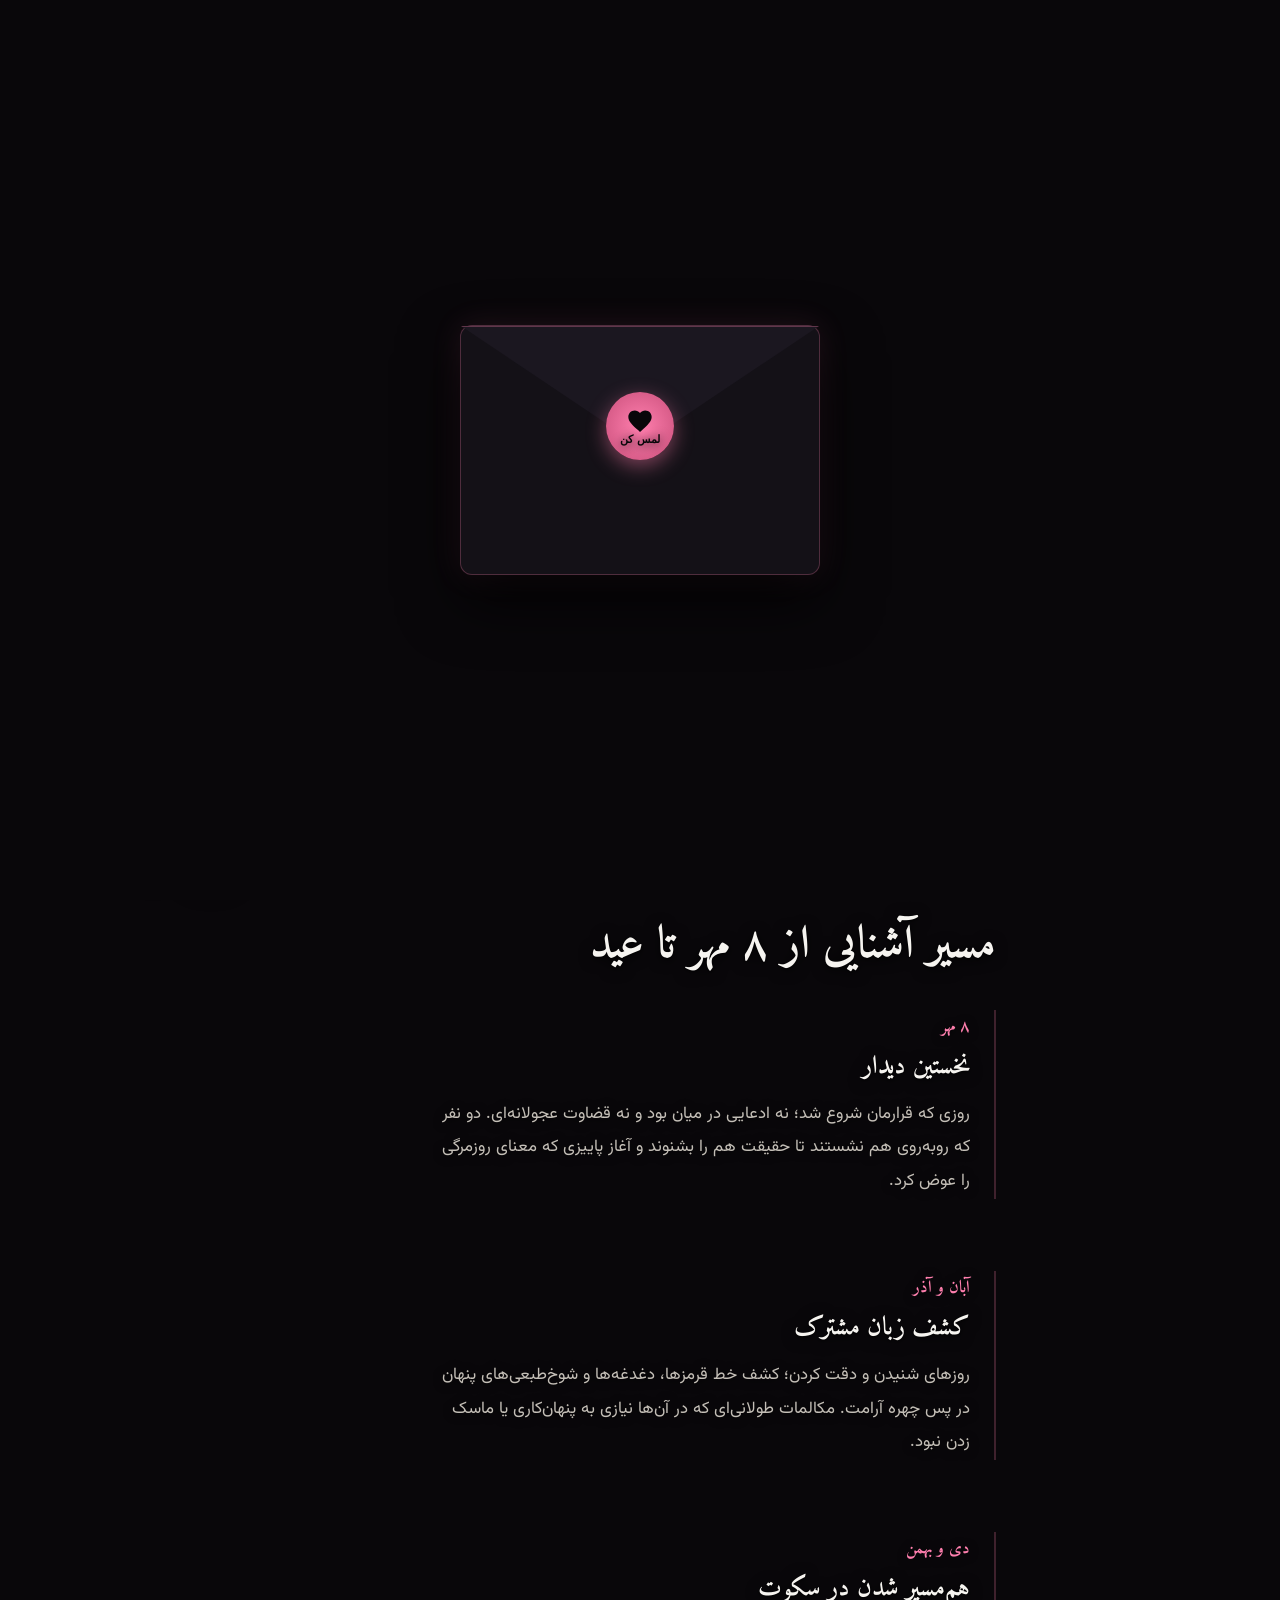
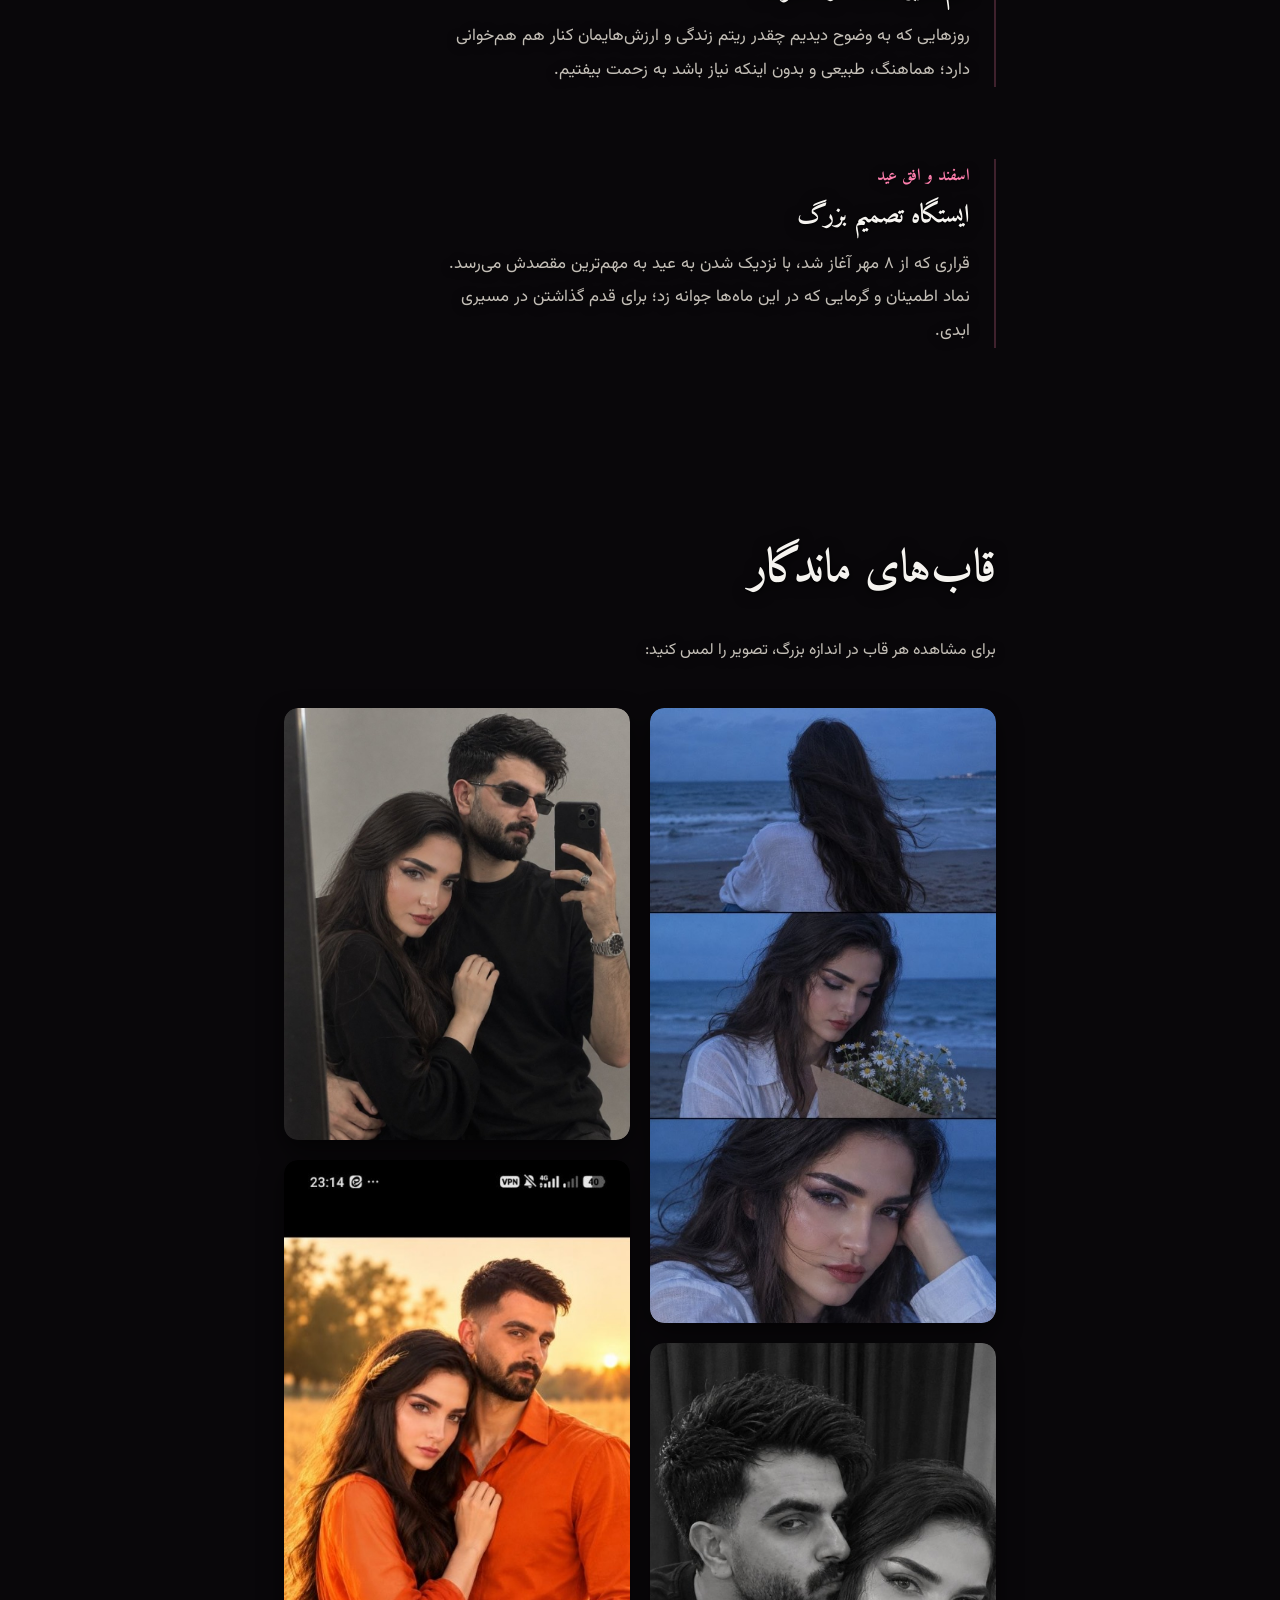
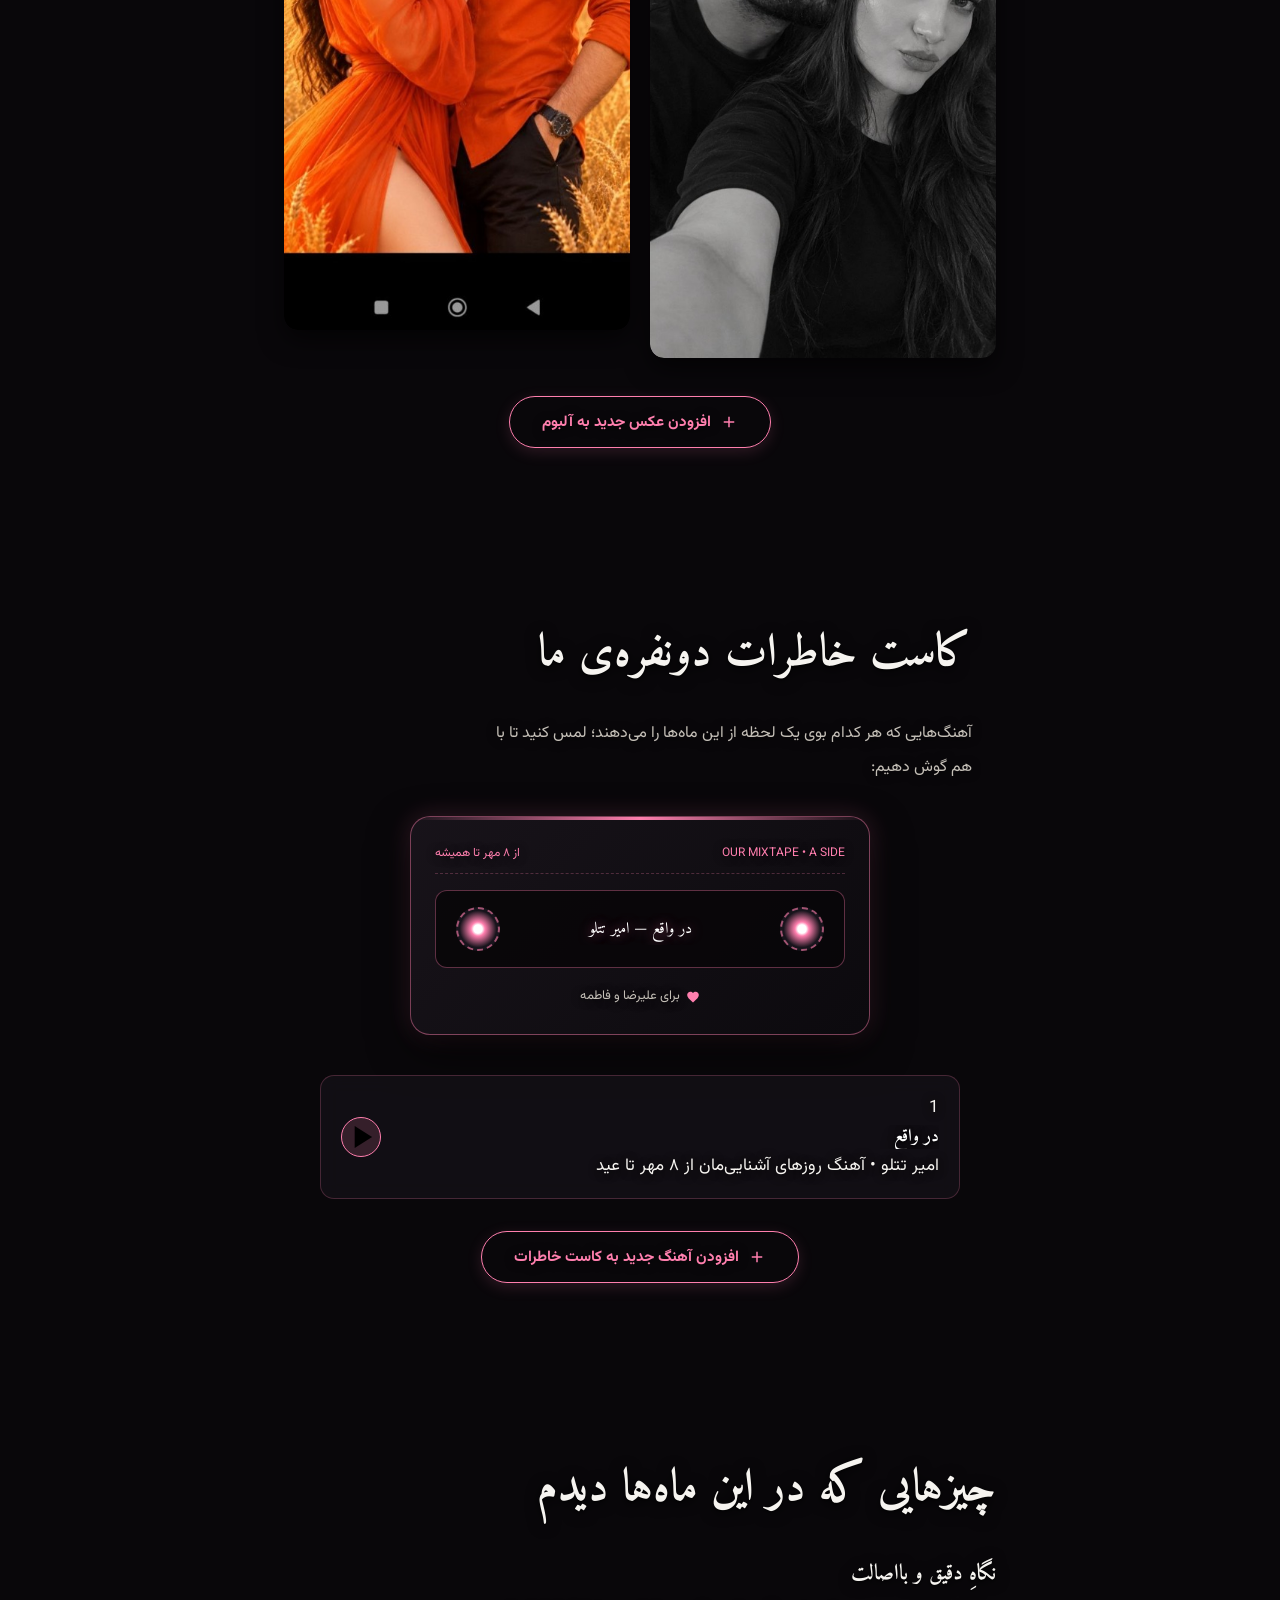
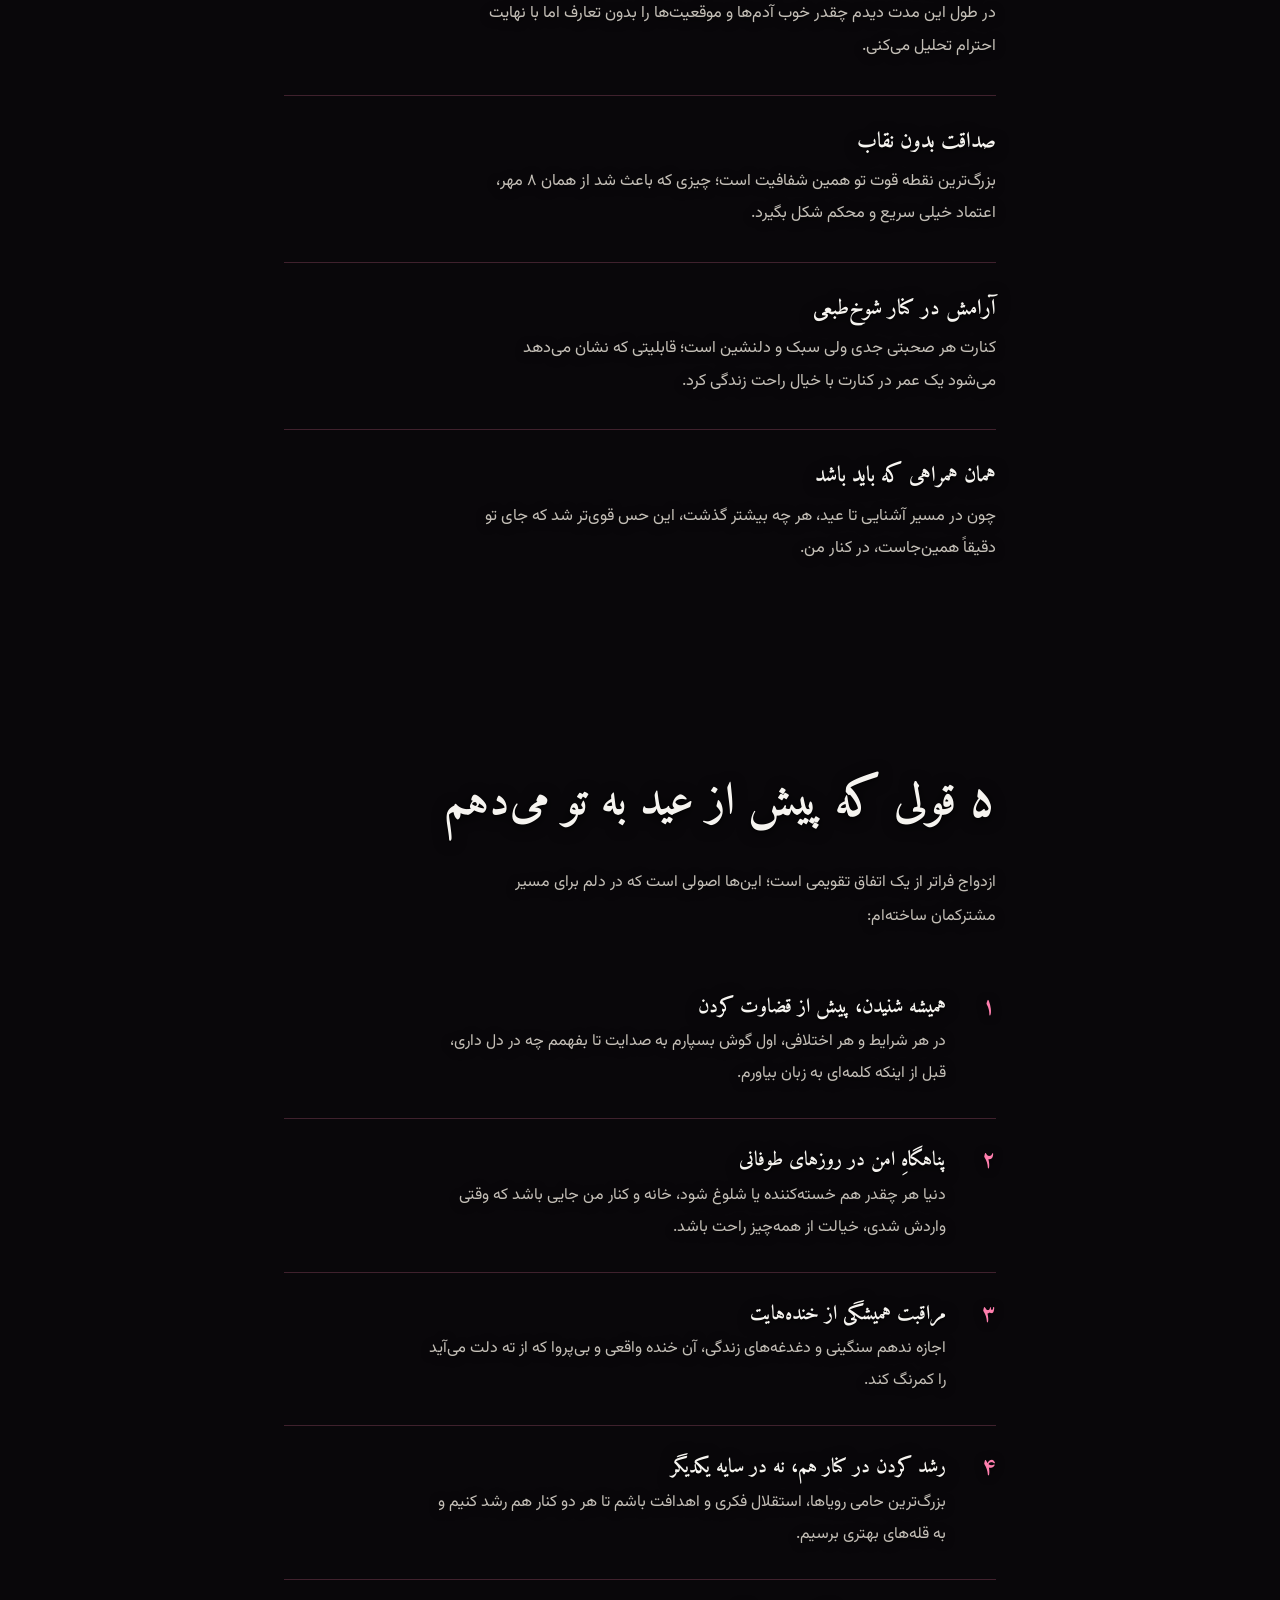
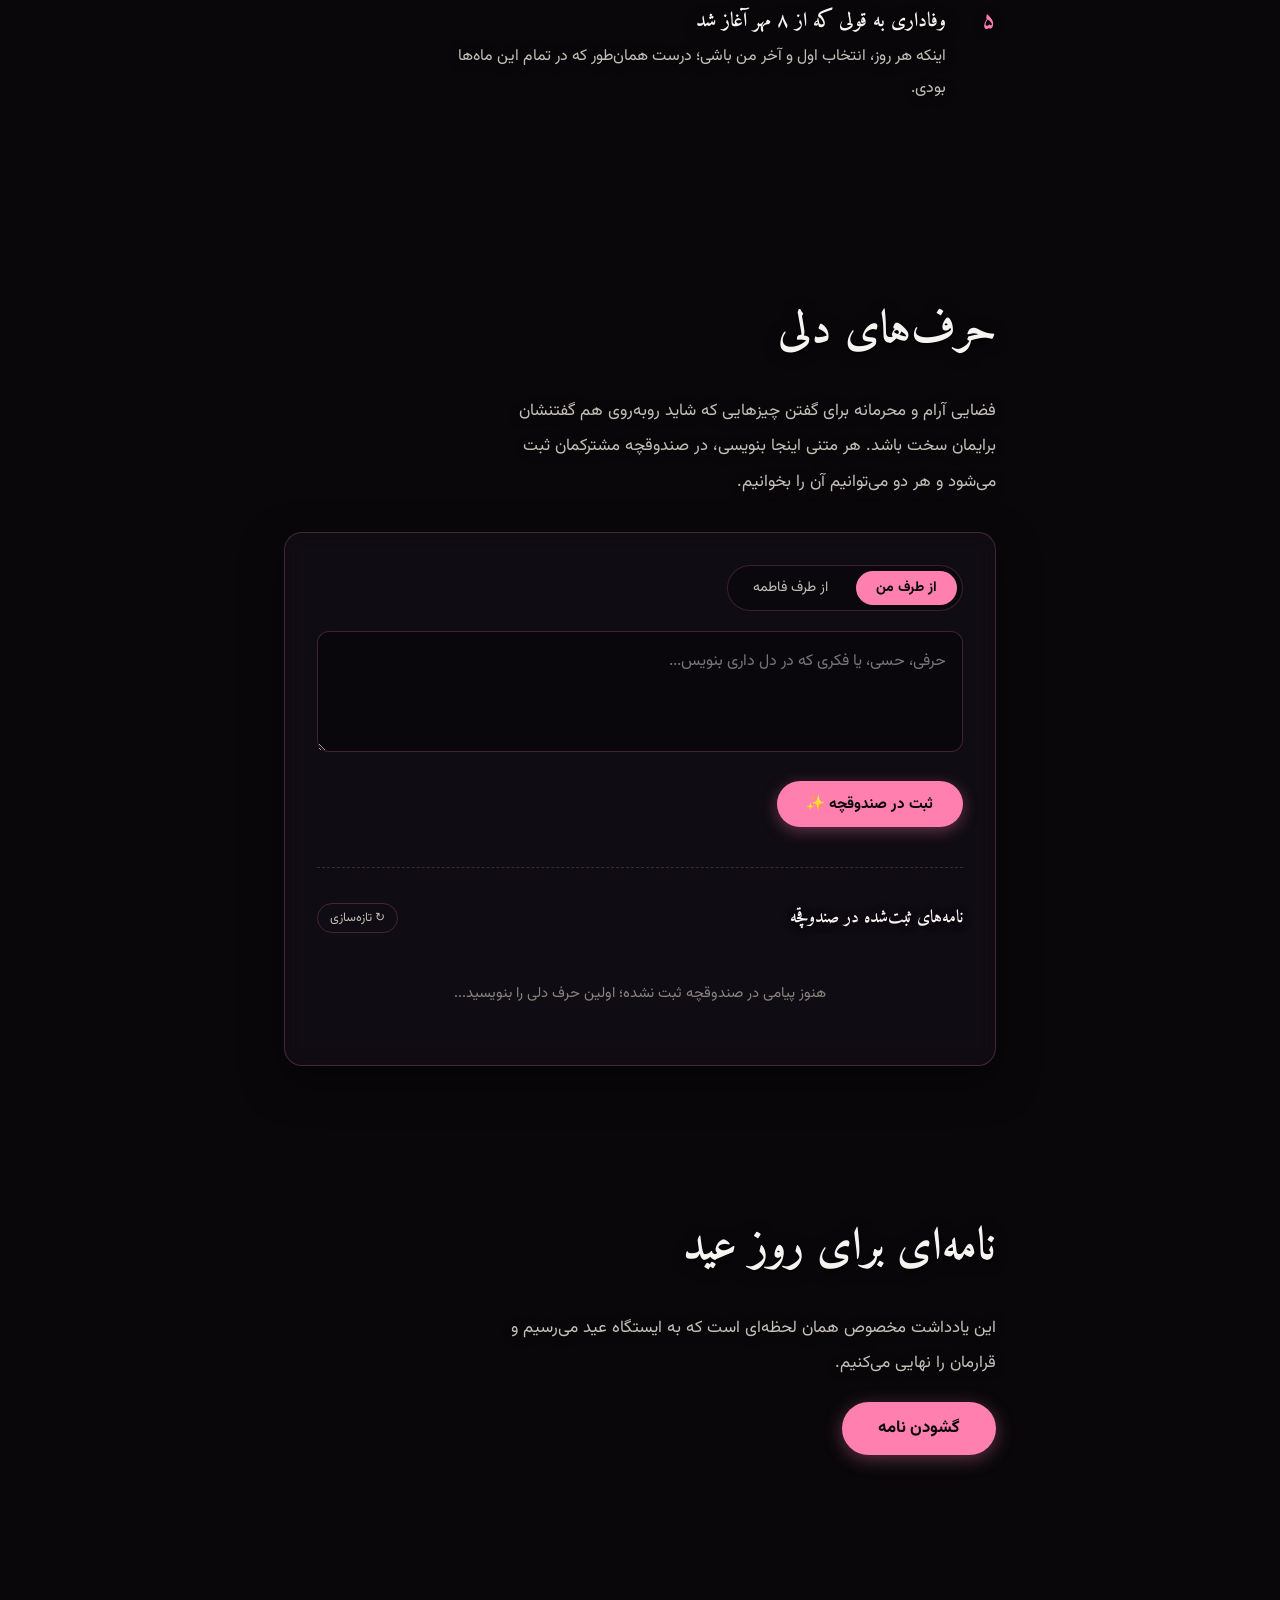
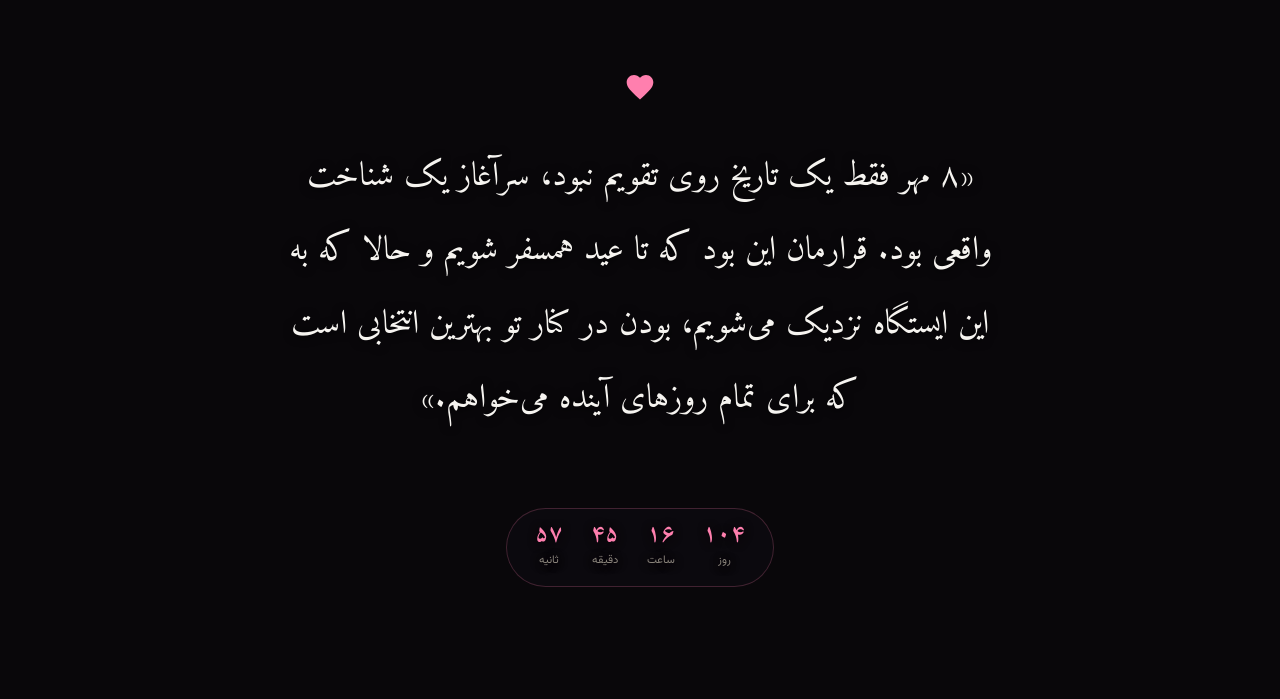
==== commit 411b4579: "Add shared cassette mixtape playlist and secret photo/song vault modal" ====
--- a/index.html
+++ b/index.html
@@ -422,6 +422,403 @@
             display: block;
             object-fit: cover;
             border-radius: 14px;
+        }
+
+        /* ==========================================================================
+           5.5. Cassette Mixtape & Shared Playlist
+           ========================================================================== */
+        .mixtape-section {
+            position: relative;
+            z-index: 10;
+            max-width: var(--container-max);
+            margin: 0 auto;
+            padding: 5.5rem 1.5rem;
+        }
+
+        .cassette-card {
+            max-width: 460px;
+            margin: 0 auto 2.5rem;
+            background: linear-gradient(135deg, rgba(25, 20, 27, 0.95), rgba(12, 10, 14, 0.98));
+            border: 1px solid rgba(255, 127, 174, 0.45);
+            border-radius: 20px;
+            padding: 1.5rem;
+            box-shadow: 0 15px 40px rgba(0, 0, 0, 0.7), 0 0 25px rgba(255, 127, 174, 0.2);
+            position: relative;
+            overflow: hidden;
+        }
+
+        .cassette-card::before {
+            content: '';
+            position: absolute;
+            top: 0;
+            left: 0;
+            right: 0;
+            height: 3px;
+            background: linear-gradient(90deg, transparent, #ff7fae, transparent);
+        }
+
+        .cassette-top-label {
+            display: flex;
+            justify-content: space-between;
+            align-items: center;
+            font-size: 0.75rem;
+            color: var(--accent-pink);
+            margin-bottom: 1rem;
+            border-bottom: 1px dashed rgba(255, 127, 174, 0.25);
+            padding-bottom: 0.5rem;
+        }
+
+        .cassette-window {
+            background: rgba(8, 6, 9, 0.88);
+            border: 1px solid rgba(255, 127, 174, 0.35);
+            border-radius: 12px;
+            padding: 1rem 1.25rem;
+            display: flex;
+            align-items: center;
+            justify-content: space-between;
+            gap: 1rem;
+        }
+
+        .cassette-spool {
+            width: 44px;
+            height: 44px;
+            border-radius: 50%;
+            background: radial-gradient(circle, #fff 15%, #ff7fae 25%, #18141c 65%);
+            border: 2px dashed rgba(255, 127, 174, 0.6);
+            flex-shrink: 0;
+        }
+
+        .cassette-spool.spinning {
+            animation: spinSpool 4s linear infinite;
+        }
+
+        @keyframes spinSpool {
+            from { transform: rotate(0deg); }
+            to { transform: rotate(360deg); }
+        }
+
+        .cassette-tape-view {
+            flex: 1;
+            text-align: center;
+            overflow: hidden;
+        }
+
+        .cassette-tape-text {
+            font-family: var(--font-serif);
+            font-size: 1rem;
+            color: #fff;
+            white-space: nowrap;
+            overflow: hidden;
+            text-overflow: ellipsis;
+            display: block;
+            text-shadow: 0 0 12px rgba(255, 127, 174, 0.6);
+        }
+
+        .cassette-bottom-badge {
+            display: flex;
+            align-items: center;
+            justify-content: center;
+            gap: 0.4rem;
+            margin-top: 1rem;
+            font-size: 0.8rem;
+            color: var(--text-muted);
+        }
+
+        /* Playlist Tracks List */
+        .playlist-container {
+            max-width: 640px;
+            margin: 0 auto;
+            display: flex;
+            flex-direction: column;
+            gap: 0.85rem;
+        }
+
+        .playlist-track-row {
+            background: rgba(20, 17, 23, 0.8);
+            border: 1px solid rgba(255, 127, 174, 0.22);
+            border-radius: 14px;
+            padding: 0.95rem 1.25rem;
+            display: flex;
+            align-items: center;
+            justify-content: space-between;
+            gap: 1rem;
+            cursor: pointer;
+            transition: all 0.25s ease;
+            backdrop-filter: blur(10px);
+        }
+
+        .playlist-track-row:hover {
+            border-color: var(--accent-pink);
+            transform: translateY(-2px);
+            box-shadow: 0 8px 25px rgba(0, 0, 0, 0.5), 0 0 15px rgba(255, 127, 174, 0.25);
+        }
+
+        .playlist-track-row.is-current {
+            border-color: var(--accent-pink);
+            background: rgba(255, 127, 174, 0.12);
+            box-shadow: 0 0 20px rgba(255, 127, 174, 0.35);
+        }
+
+        .track-info-side {
+            display: flex;
+            align-items: center;
+            gap: 1rem;
+            flex: 1;
+            min-width: 0;
+        }
+
+        .track-play-btn {
+            width: 40px;
+            height: 40px;
+            border-radius: 50%;
+            background: rgba(255, 127, 174, 0.15);
+            border: 1px solid var(--accent-pink);
+            color: var(--accent-pink);
+            display: flex;
+            align-items: center;
+            justify-content: center;
+            flex-shrink: 0;
+            transition: all 0.2s ease;
+        }
+
+        .playlist-track-row:hover .track-play-btn,
+        .playlist-track-row.is-current .track-play-btn {
+            background: var(--accent-pink);
+            color: #09070a;
+        }
+
+        .track-text-group {
+            min-width: 0;
+            flex: 1;
+        }
+
+        .track-title {
+            font-family: var(--font-serif);
+            font-size: 1.1rem;
+            color: #fff;
+            margin: 0;
+            white-space: nowrap;
+            overflow: hidden;
+            text-overflow: ellipsis;
+        }
+
+        .track-memo {
+            font-size: 0.82rem;
+            color: var(--text-muted);
+            margin: 0.25rem 0 0;
+            white-space: nowrap;
+            overflow: hidden;
+            text-overflow: ellipsis;
+        }
+
+        /* Vault Trigger Button */
+        .btn-open-vault {
+            background: transparent;
+            border: 1px solid var(--accent-pink);
+            color: var(--accent-pink);
+            padding: 0.8rem 2rem;
+            border-radius: 50px;
+            font-size: 0.95rem;
+            font-weight: 700;
+            font-family: inherit;
+            cursor: pointer;
+            display: inline-flex;
+            align-items: center;
+            gap: 0.6rem;
+            transition: all 0.3s ease;
+            box-shadow: 0 4px 15px rgba(255, 127, 174, 0.15);
+        }
+
+        .btn-open-vault:hover {
+            background: var(--accent-pink);
+            color: #09070a;
+            transform: scale(1.04);
+            box-shadow: 0 6px 25px rgba(255, 127, 174, 0.45);
+        }
+
+        /* Vault Modal Styles */
+        .vault-modal {
+            position: fixed;
+            inset: 0;
+            z-index: 10000;
+            background: rgba(9, 7, 10, 0.93);
+            backdrop-filter: blur(28px);
+            -webkit-backdrop-filter: blur(28px);
+            display: flex;
+            align-items: center;
+            justify-content: center;
+            padding: 1.5rem;
+            opacity: 0;
+            pointer-events: none;
+            transition: opacity 0.3s ease;
+        }
+
+        .vault-modal.is-open {
+            opacity: 1;
+            pointer-events: auto;
+        }
+
+        .vault-card {
+            background: #141117;
+            border: 1px solid rgba(255, 127, 174, 0.35);
+            border-radius: 20px;
+            width: 100%;
+            max-width: 520px;
+            padding: 1.85rem;
+            position: relative;
+            box-shadow: 0 20px 50px rgba(0, 0, 0, 0.85), 0 0 30px rgba(255, 127, 174, 0.2);
+            max-height: 90vh;
+            overflow-y: auto;
+        }
+
+        .vault-header {
+            display: flex;
+            align-items: flex-start;
+            justify-content: space-between;
+            margin-bottom: 1.5rem;
+            border-bottom: 1px solid rgba(255, 127, 174, 0.15);
+            padding-bottom: 1rem;
+        }
+
+        .vault-title {
+            font-family: var(--font-serif);
+            font-size: 1.45rem;
+            color: #fff;
+            margin: 0;
+        }
+
+        .vault-subtitle {
+            font-size: 0.82rem;
+            color: var(--text-muted);
+            margin: 0.25rem 0 0;
+        }
+
+        .vault-close-btn {
+            background: rgba(255, 255, 255, 0.08);
+            border: 1px solid rgba(255, 255, 255, 0.15);
+            color: #fff;
+            width: 36px;
+            height: 36px;
+            border-radius: 50%;
+            font-size: 1.4rem;
+            cursor: pointer;
+            display: flex;
+            align-items: center;
+            justify-content: center;
+            transition: all 0.2s;
+        }
+
+        .vault-close-btn:hover {
+            background: var(--accent-pink);
+            color: #09070a;
+        }
+
+        .vault-tabs {
+            display: flex;
+            gap: 0.6rem;
+            margin-bottom: 1.5rem;
+            background: rgba(9, 7, 10, 0.6);
+            padding: 0.3rem;
+            border-radius: 50px;
+            border: 1px solid var(--border-pink-subtle);
+        }
+
+        .vault-tab-btn {
+            flex: 1;
+            padding: 0.6rem 0.8rem;
+            border-radius: 50px;
+            background: transparent;
+            color: var(--text-muted);
+            border: none;
+            font-family: inherit;
+            font-size: 0.9rem;
+            cursor: pointer;
+            transition: all 0.25s;
+        }
+
+        .vault-tab-btn.active {
+            background: var(--accent-pink);
+            color: #09070a;
+            font-weight: 700;
+        }
+
+        .vault-form-group {
+            margin-bottom: 1.25rem;
+            text-align: right;
+        }
+
+        .vault-label {
+            display: block;
+            font-size: 0.88rem;
+            color: #ddd;
+            margin-bottom: 0.4rem;
+        }
+
+        .vault-input, .vault-textarea {
+            width: 100%;
+            background: rgba(9, 7, 10, 0.8);
+            border: 1px solid var(--border-pink-subtle);
+            border-radius: 10px;
+            padding: 0.75rem 1rem;
+            color: #fff;
+            font-family: inherit;
+            font-size: 0.95rem;
+            outline: none;
+            transition: border-color 0.2s, box-shadow 0.2s;
+        }
+
+        .vault-input:focus, .vault-textarea:focus {
+            border-color: var(--accent-pink);
+            box-shadow: 0 0 12px rgba(255, 127, 174, 0.25);
+        }
+
+        .vault-textarea {
+            min-height: 80px;
+            resize: vertical;
+        }
+
+        .vault-file-input {
+            width: 100%;
+            font-size: 0.85rem;
+            color: var(--text-muted);
+        }
+
+        .vault-btn-submit {
+            width: 100%;
+            background: var(--accent-pink);
+            color: #09070a;
+            border: none;
+            padding: 0.85rem;
+            border-radius: 50px;
+            font-size: 1rem;
+            font-weight: 700;
+            font-family: inherit;
+            cursor: pointer;
+            transition: transform 0.2s, box-shadow 0.2s, background-color 0.2s;
+            margin-top: 0.5rem;
+        }
+
+        .vault-btn-submit:hover {
+            transform: scale(1.02);
+            box-shadow: 0 6px 20px rgba(255, 127, 174, 0.45);
+        }
+
+        .vault-status-msg {
+            text-align: center;
+            font-size: 0.85rem;
+            color: var(--accent-pink);
+            margin-top: 0.75rem;
+            min-height: 20px;
+        }
+
+        .vault-preview-img {
+            max-width: 100%;
+            max-height: 180px;
+            border-radius: 10px;
+            border: 1px solid var(--accent-pink);
+            object-fit: cover;
+            display: block;
+            margin: 0 auto;
         }
 
         /* ==========================================================================
@@ -1485,6 +1882,54 @@
 
             <div id="albumContainer" class="album-masonry">
                 <!-- Injected via JavaScript from albumPhotos array -->
+            </div>
+            <div style="text-align: center; margin-top: 2rem;">
+                <button class="btn-open-vault" onclick="openVaultModal('photo')" aria-label="افزودن عکس جدید به آلبوم">
+                    <svg viewBox="0 0 24 24" width="18" height="18" fill="currentColor"><path d="M19 13h-6v6h-2v-6H5v-2h6V5h2v6h6v2z"/></svg>
+                    <span>افزودن عکس جدید به آلبوم</span>
+                </button>
+            </div>
+        </section>
+
+        <!-- 4.5. Shared Cassette Mixtape (Our Two-Person Playlist) -->
+        <section id="secMixtape" class="mixtape-section" data-bg="mirror" aria-label="پلی‌لیست و کاست خاطرات دونفره">
+            <h2 class="section-title">کاست خاطرات دونفره‌ی ما</h2>
+            <p class="hero-statement" style="font-size: 1rem; margin-bottom: 2rem;">
+                آهنگ‌هایی که هر کدام بوی یک لحظه از این ماه‌ها را می‌دهند؛ لمس کنید تا با هم گوش دهیم:
+            </p>
+
+            <!-- Vintage Glass Cassette Player Widget -->
+            <div class="cassette-card">
+                <div class="cassette-top-label">
+                    <span class="cassette-brand">OUR MIXTAPE • A SIDE</span>
+                    <span class="cassette-date">از ۸ مهر تا همیشه</span>
+                </div>
+                <div class="cassette-window">
+                    <div class="cassette-spool spool-left" id="spoolLeft"></div>
+                    <div class="cassette-tape-view">
+                        <span id="cassetteNowPlayingText" class="cassette-tape-text">در واقع — امیر تتلو</span>
+                    </div>
+                    <div class="cassette-spool spool-right" id="spoolRight"></div>
+                </div>
+                <div class="cassette-bottom-badge">
+                    <svg viewBox="0 0 24 24" width="14" height="14" fill="#ff7fae"><path d="M12 21.35l-1.45-1.32C5.4 15.36 2 12.28 2 8.5 2 5.42 4.42 3 7.5 3c1.74 0 3.41.81 4.5 2.09C13.09 3.81 14.76 3 16.5 3 19.58 3 22 5.42 22 8.5c0 3.78-3.4 6.86-8.55 11.54L12 21.35z"/></svg>
+                    <span>برای علیرضا و فاطمه</span>
+                </div>
+            </div>
+
+            <!-- Playlist Tracks List -->
+            <div class="playlist-container" id="playlistContainer">
+                <!-- Dynamically populated via JavaScript -->
+            </div>
+
+            <!-- Add to Playlist CTA Button -->
+            <div style="text-align: center; margin-top: 2rem;">
+                <button class="btn-open-vault" onclick="openVaultModal('song')" aria-label="افزودن آهنگ جدید به کاست">
+                    <svg viewBox="0 0 24 24" width="18" height="18" fill="currentColor">
+                        <path d="M19 13h-6v6h-2v-6H5v-2h6V5h2v6h6v2z"/>
+                    </svg>
+                    <span>افزودن آهنگ جدید به کاست خاطرات</span>
+                </button>
             </div>
         </section>
 
@@ -1643,6 +2088,85 @@
     </main>
 
     <!-- ==========================================================================
+         10.5 Secret Vault Modal (Password: 0807 / ۸ مهر) - Add Songs & Photos
+         ========================================================================== -->
+    <div id="vaultModal" class="vault-modal" role="dialog" aria-modal="true" aria-label="صندوقچه اختصاصی دونفره">
+        <div class="vault-card">
+            <div class="vault-header">
+                <div>
+                    <h3 class="vault-title">صندوقچه اختصاصی دونفره</h3>
+                    <p class="vault-subtitle">افزودن آهنگ و خاطره به پلی‌لیست و آلبوم مشترک</p>
+                </div>
+                <button class="vault-close-btn" onclick="closeVaultModal()" aria-label="بستن صندوقچه">&times;</button>
+            </div>
+
+            <!-- Lock Screen (Anniversary Date Password: 0807 / ۸ مهر) -->
+            <div id="vaultLockScreen">
+                <div style="text-align: center; margin-bottom: 1.5rem;">
+                    <div style="display: inline-flex; align-items: center; justify-content: center; width: 56px; height: 56px; border-radius: 50%; background: rgba(255,127,174,0.1); border: 1px solid var(--accent-pink); margin-bottom: 0.8rem;">
+                        <svg viewBox="0 0 24 24" width="28" height="28" fill="#ff7fae">
+                            <path d="M18 8h-1V6c0-2.76-2.24-5-5-5S7 3.24 7 6v2H6c-1.1 0-2 .9-2 2v10c0 1.1.9 2 2 2h12c1.1 0 2-.9 2-2V10c0-1.1-.9-2-2-2zm-6 9c-1.1 0-2-.9-2-2s.9-2 2-2 2 .9 2 2-.9 2-2 2zm3.1-9H8.9V6c0-1.71 1.39-3.1 3.1-3.1 1.71 0 3.1 1.39 3.1 3.1v2z"/>
+                        </svg>
+                    </div>
+                    <p style="font-size: 0.95rem; color: #ddd; margin: 0 0 0.4rem;">رمز ورود به صندوقچه خاطرات</p>
+                    <p style="font-size: 0.8rem; color: var(--text-muted); margin: 0;">(رمز: تاریخ آغاز آشنایی‌مان — مثلاً 0807 یا ۸ مهر)</p>
+                </div>
+                <div class="vault-form-group">
+                    <input type="password" id="vaultPasswordInput" class="vault-input" placeholder="رمز ۴ رقمی یا متنی (مثلاً 0807)" autocomplete="off" onkeydown="if(event.key==='Enter') verifyVaultPassword()">
+                </div>
+                <button type="button" class="vault-btn-submit" onclick="verifyVaultPassword()">باز کردن قفل صندوقچه</button>
+                <div id="vaultLockStatus" class="vault-status-msg"></div>
+            </div>
+
+            <!-- Unlocked Content Screen (Tabs for Song & Photo) -->
+            <div id="vaultContentScreen" style="display: none;">
+                <div class="vault-tabs">
+                    <button id="tabBtnSong" class="vault-tab-btn active" onclick="switchVaultTab('song')">🎵 افزودن آهنگ به کاست</button>
+                    <button id="tabBtnPhoto" class="vault-tab-btn" onclick="switchVaultTab('photo')">📷 افزودن عکس به آلبوم</button>
+                </div>
+
+                <!-- Form 1: Add Song to Mixtape -->
+                <div id="vaultSongForm">
+                    <div class="vault-form-group">
+                        <label class="vault-label">نام آهنگ:</label>
+                        <input type="text" id="vaultSongTitle" class="vault-input" placeholder="مثلاً: نوازش، قسم، ماه من...">
+                    </div>
+                    <div class="vault-form-group">
+                        <label class="vault-label">نام خواننده یا هنرمند:</label>
+                        <input type="text" id="vaultSongArtist" class="vault-input" placeholder="مثلاً: تتلو، شادمهر، معین...">
+                    </div>
+                    <div class="vault-form-group">
+                        <label class="vault-label">انتخاب فایل صوتی (از گوشی/سیستم) یا وارد کردن لینک مستقیم:</label>
+                        <input type="file" id="vaultSongFile" accept="audio/*" class="vault-file-input" style="margin-bottom: 0.5rem;" onchange="handleSongFileChosen(event)">
+                        <input type="url" id="vaultSongUrl" class="vault-input" placeholder="یا لینک مستقیم موزیک (https://.../music.mp3)">
+                    </div>
+                    <div class="vault-form-group">
+                        <label class="vault-label">یادداشت یا خاطره دونفره این آهنگ:</label>
+                        <textarea id="vaultSongMemo" class="vault-textarea" placeholder="مثلاً: آهنگی که در اولین بارون پاییزی با هم گوش دادیم..."></textarea>
+                    </div>
+                    <button type="button" class="vault-btn-submit" onclick="submitNewSong()">افزودن آهنگ به کاست خاطرات</button>
+                </div>
+
+                <!-- Form 2: Add Photo to Masonry Album -->
+                <div id="vaultPhotoForm" style="display: none;">
+                    <div class="vault-form-group">
+                        <label class="vault-label">انتخاب عکس از گوشی یا سیستم:</label>
+                        <input type="file" id="vaultPhotoFile" accept="image/*" class="vault-file-input" onchange="previewVaultPhoto(event)">
+                        <img id="vaultPhotoPreview" class="vault-preview-img" style="display: none; margin-top: 0.8rem;" alt="پیش‌نمایش عکس">
+                    </div>
+                    <div class="vault-form-group">
+                        <label class="vault-label">توضیح یا کپشن عاشقانه این قاب:</label>
+                        <textarea id="vaultPhotoCaption" class="vault-textarea" placeholder="مثلاً: قابی از یک عصر بهاری دونفره..."></textarea>
+                    </div>
+                    <button type="button" class="vault-btn-submit" onclick="submitNewPhoto()">افزودن عکس به آلبوم خاطرات</button>
+                </div>
+
+                <div id="vaultGlobalStatus" class="vault-status-msg"></div>
+            </div>
+        </div>
+    </div>
+
+    <!-- ==========================================================================
          11. Fullscreen Lightbox Modal (44px Close Button, Esc Support)
          ========================================================================== -->
     <div id="lightboxModal" class="lightbox-modal" role="dialog" aria-modal="true" aria-label="نمایش تصویر در ابعاد بزرگ" onclick="closeLightbox()">
@@ -1727,9 +2251,9 @@
          ========================================================================== -->
     <script>
         // ==========================================================================
-        // لیست عکس‌های آلبوم (به راحتی می‌توانید عکس جدید اضافه یا کم کنید)
+        // 1. عکس‌های آلبوم مشترک (با امکان ذخیره عکس‌های جدید در حافظه مرورگر)
         // ==========================================================================
-        const albumPhotos = [
+        const baseAlbumPhotos = [
             {
                 src: 'assets/photo_sea.jpg',
                 alt: 'پرتره فاطمه با گل‌های بابونه در امتداد دریا',
@@ -1752,27 +2276,50 @@
             }
         ];
 
-        // 1. Render Album Items to Masonry Grid
-        const albumContainer = document.getElementById('albumContainer');
-        albumPhotos.forEach((item, index) => {
-            const itemWrap = document.createElement('div');
-            itemWrap.className = 'album-item';
-
-            const btn = document.createElement('button');
-            btn.className = 'album-thumb-btn';
-            btn.setAttribute('aria-label', `مشاهده قاب ${index + 1}: ${item.alt}`);
-            btn.onclick = () => openLightbox(item.src, item.caption, item.alt);
-
-            const img = document.createElement('img');
-            img.src = item.src;
-            img.alt = item.alt;
-            img.loading = 'lazy';
-            img.className = 'album-thumb-img';
-
-            btn.appendChild(img);
-            itemWrap.appendChild(btn);
-            albumContainer.appendChild(itemWrap);
-        });
+        function getStoredAlbumPhotos() {
+            try {
+                return JSON.parse(localStorage.getItem('shared_album_photos') || '[]');
+            } catch(e) {
+                return [];
+            }
+        }
+
+        function saveStoredAlbumPhotos(photos) {
+            try {
+                localStorage.setItem('shared_album_photos', JSON.stringify(photos));
+            } catch(e) {
+                console.warn('Storage quota issue', e);
+            }
+        }
+
+        function renderAlbum() {
+            const albumContainer = document.getElementById('albumContainer');
+            if (!albumContainer) return;
+            albumContainer.innerHTML = '';
+            const userPhotos = getStoredAlbumPhotos();
+            const allPhotos = [...baseAlbumPhotos, ...userPhotos];
+
+            allPhotos.forEach((item, index) => {
+                const itemWrap = document.createElement('div');
+                itemWrap.className = 'album-item';
+
+                const btn = document.createElement('button');
+                btn.className = 'album-thumb-btn';
+                btn.setAttribute('aria-label', `مشاهده قاب ${index + 1}: ${item.alt || ''}`);
+                btn.onclick = () => openLightbox(item.src, item.caption, item.alt);
+
+                const img = document.createElement('img');
+                img.src = item.src;
+                img.alt = item.alt || 'عکس خاطره مشترک';
+                img.loading = 'lazy';
+                img.className = 'album-thumb-img';
+
+                btn.appendChild(img);
+                itemWrap.appendChild(btn);
+                albumContainer.appendChild(itemWrap);
+            });
+        }
+        renderAlbum();
 
         // 2. Fullscreen Lightbox logic (44px button & ESC key)
         const modal = document.getElementById('lightboxModal');
@@ -1794,12 +2341,361 @@
             }
         }
 
+        // ==========================================================================
+        // 2.5 موتور پلی‌لیست و کاست خاطرات دونفره (Shared Cassette Mixtape)
+        // ==========================================================================
+        const defaultPlaylist = [
+            {
+                id: 'track_default_1',
+                title: 'در واقع',
+                artist: 'امیر تتلو',
+                src: 'assets/music.mp3',
+                memo: 'آهنگ روزهای آشنایی‌مان از ۸ مهر تا عید',
+                isDefault: true
+            }
+        ];
+
+        let activeTrackIndex = 0;
+        let currentPlaylist = [];
+
+        function getStoredPlaylist() {
+            try {
+                return JSON.parse(localStorage.getItem('shared_mixtape_playlist') || '[]');
+            } catch(e) {
+                return [];
+            }
+        }
+
+        function saveStoredPlaylist(tracks) {
+            try {
+                localStorage.setItem('shared_mixtape_playlist', JSON.stringify(tracks));
+            } catch(e) {}
+        }
+
+        function initPlaylist() {
+            const userTracks = getStoredPlaylist();
+            currentPlaylist = [...defaultPlaylist, ...userTracks];
+            renderPlaylist();
+        }
+
+        function renderPlaylist() {
+            const container = document.getElementById('playlistContainer');
+            if (!container) return;
+            container.innerHTML = '';
+
+            const isAudioPlaying = (typeof audio !== 'undefined' && !audio.paused);
+
+            currentPlaylist.forEach((track, idx) => {
+                const isCurrent = (idx === activeTrackIndex);
+                const row = document.createElement('div');
+                row.className = 'playlist-track-row' + (isCurrent ? ' active' : '');
+                row.setAttribute('data-track-index', idx);
+
+                const isThisPlaying = isCurrent && isAudioPlaying;
+
+                row.innerHTML = `
+                    <div class="track-left-info">
+                        <span class="track-number">${idx + 1}</span>
+                        <div class="track-text-group">
+                            <h4 class="track-title">${escapeHtml(track.title)}</h4>
+                            <p class="track-artist">${escapeHtml(track.artist)}${track.memo ? ' • ' + escapeHtml(track.memo) : ''}</p>
+                        </div>
+                    </div>
+                    <button class="track-play-btn" aria-label="پخش یا توقف ${escapeHtml(track.title)}" onclick="handleTrackClick(event, ${idx})">
+                        <svg viewBox="0 0 24 24" style="${isThisPlaying ? 'display:none;' : ''}">
+                            <path d="M8 5v14l11-7z"/>
+                        </svg>
+                        <svg viewBox="0 0 24 24" style="${isThisPlaying ? '' : 'display:none;'}">
+                            <path d="M6 19h4V5H6v14zm8-14v14h4V5h-4z"/>
+                        </svg>
+                    </button>
+                `;
+
+                row.addEventListener('click', (e) => {
+                    if (e.target.closest('.track-play-btn')) return;
+                    handleTrackClick(e, idx);
+                });
+
+                container.appendChild(row);
+            });
+        }
+
+        function handleTrackClick(e, idx) {
+            e.stopPropagation();
+            if (idx === activeTrackIndex) {
+                togglePlayMusic();
+            } else {
+                playTrackIndex(idx);
+            }
+        }
+
+        function playTrackIndex(idx) {
+            if (idx < 0 || idx >= currentPlaylist.length) return;
+            activeTrackIndex = idx;
+            const track = currentPlaylist[idx];
+
+            const nowPlayingText = document.getElementById('cassetteNowPlayingText');
+            if (nowPlayingText) {
+                nowPlayingText.textContent = track.title + ' — ' + track.artist;
+            }
+
+            // Update mini lyrics bar / disc if available
+            const lyricsHeaderTitle = document.querySelector('.lyrics-title-group h3');
+            const lyricsHeaderSub = document.querySelector('.lyrics-title-group p');
+            if (lyricsHeaderTitle) lyricsHeaderTitle.textContent = track.title;
+            if (lyricsHeaderSub) lyricsHeaderSub.textContent = track.artist + ' — برای فاطمه';
+
+            audio.src = track.src;
+            audio.play().then(() => {
+                syncPlayStateUI(true);
+            }).catch(() => {
+                showMusicToast('خطا در پخش آهنگ');
+                syncPlayStateUI(false);
+            });
+
+            renderPlaylist();
+        }
+
+        // ==========================================================================
+        // 2.6 منطق صندوقچه رمزگذاری شده دونفره (Secret Vault: 0807 / ۸ مهر)
+        // ==========================================================================
+        let selectedSongDataUrl = '';
+        let selectedPhotoCompressedUrl = '';
+
+        function openVaultModal(tab) {
+            const vModal = document.getElementById('vaultModal');
+            if (!vModal) return;
+            vModal.classList.add('is-open');
+            document.body.style.overflow = 'hidden';
+
+            const isUnlocked = sessionStorage.getItem('vault_unlocked') === 'true';
+            const lockScreen = document.getElementById('vaultLockScreen');
+            const contentScreen = document.getElementById('vaultContentScreen');
+
+            if (isUnlocked) {
+                lockScreen.style.display = 'none';
+                contentScreen.style.display = 'block';
+                switchVaultTab(tab || 'song');
+            } else {
+                lockScreen.style.display = 'block';
+                contentScreen.style.display = 'none';
+                const pwInput = document.getElementById('vaultPasswordInput');
+                if (pwInput) {
+                    pwInput.value = '';
+                    setTimeout(() => pwInput.focus(), 300);
+                }
+            }
+        }
+
+        function closeVaultModal() {
+            const vModal = document.getElementById('vaultModal');
+            if (!vModal) return;
+            vModal.classList.remove('is-open');
+            if (!document.body.classList.contains('envelope-locked')) {
+                document.body.style.overflow = '';
+            }
+        }
+
+        function verifyVaultPassword() {
+            const input = document.getElementById('vaultPasswordInput');
+            const status = document.getElementById('vaultLockStatus');
+            const rawVal = (input.value || '').trim();
+            const cleanVal = rawVal.replace(/[\/\-\s]/g, '').toLowerCase();
+
+            // Accepted keys: 0807, 807, 8مهر, ۰۸۰۷, ۸مهر, 8mehr, etc.
+            const validKeys = ['0807', '807', '8مهر', '۸مهر', '۰۸۰۷', '۸۰۷', '8mehr', 'mehr8'];
+            const isPersianMatch = rawVal.includes('مهر') && (rawVal.includes('8') || rawVal.includes('۸'));
+
+            if (validKeys.includes(cleanVal) || isPersianMatch) {
+                sessionStorage.setItem('vault_unlocked', 'true');
+                status.style.color = '#79d7be';
+                status.textContent = 'رمز تایید شد؛ ورود به صندوقچه خاطرات...';
+                setTimeout(() => {
+                    status.textContent = '';
+                    document.getElementById('vaultLockScreen').style.display = 'none';
+                    document.getElementById('vaultContentScreen').style.display = 'block';
+                    switchVaultTab('song');
+                }, 500);
+            } else {
+                status.style.color = '#ff6b8b';
+                status.textContent = 'رمز نادرست است. (راهنما: تاریخ آغاز آشنایی‌مان)';
+                setTimeout(() => {
+                    if (status.textContent.includes('نادرست')) status.textContent = '';
+                }, 3000);
+            }
+        }
+
+        function switchVaultTab(tab) {
+            const tabSong = document.getElementById('tabBtnSong');
+            const tabPhoto = document.getElementById('tabBtnPhoto');
+            const formSong = document.getElementById('vaultSongForm');
+            const formPhoto = document.getElementById('vaultPhotoForm');
+            const globalStatus = document.getElementById('vaultGlobalStatus');
+            if (globalStatus) globalStatus.textContent = '';
+
+            if (tab === 'photo') {
+                tabSong.classList.remove('active');
+                tabPhoto.classList.add('active');
+                formSong.style.display = 'none';
+                formPhoto.style.display = 'block';
+            } else {
+                tabSong.classList.add('active');
+                tabPhoto.classList.remove('active');
+                formSong.style.display = 'block';
+                formPhoto.style.display = 'none';
+            }
+        }
+
+        function handleSongFileChosen(event) {
+            const file = event.target.files[0];
+            if (!file) return;
+            const reader = new FileReader();
+            reader.onload = function(e) {
+                selectedSongDataUrl = e.target.result;
+            };
+            reader.readAsDataURL(file);
+        }
+
+        function submitNewSong() {
+            const title = (document.getElementById('vaultSongTitle').value || '').trim();
+            const artist = (document.getElementById('vaultSongArtist').value || '').trim();
+            const urlInput = (document.getElementById('vaultSongUrl').value || '').trim();
+            const memo = (document.getElementById('vaultSongMemo').value || '').trim();
+            const status = document.getElementById('vaultGlobalStatus');
+
+            if (!title) {
+                status.style.color = '#ff6b8b';
+                status.textContent = 'لطفاً نام آهنگ را وارد کنید';
+                return;
+            }
+
+            const songSrc = selectedSongDataUrl || urlInput;
+            if (!songSrc) {
+                status.style.color = '#ff6b8b';
+                status.textContent = 'لطفاً فایل صوتی را انتخاب کرده یا لینک مستقیم موزیک را وارد کنید';
+                return;
+            }
+
+            const newTrack = {
+                id: 'track_' + Date.now(),
+                title: title,
+                artist: artist || 'انتخاب مشترک',
+                src: songSrc,
+                memo: memo || 'افزوده شده به کاست خاطرات',
+                timestamp: Date.now()
+            };
+
+            const userTracks = getStoredPlaylist();
+            userTracks.push(newTrack);
+            saveStoredPlaylist(userTracks);
+
+            currentPlaylist = [...defaultPlaylist, ...userTracks];
+            renderPlaylist();
+
+            status.style.color = '#79d7be';
+            status.textContent = 'آهنگ جدید با موفقیت به کاست خاطرات افزوده شد ✨';
+
+            // Reset fields
+            document.getElementById('vaultSongTitle').value = '';
+            document.getElementById('vaultSongArtist').value = '';
+            document.getElementById('vaultSongUrl').value = '';
+            document.getElementById('vaultSongMemo').value = '';
+            document.getElementById('vaultSongFile').value = '';
+            selectedSongDataUrl = '';
+
+            setTimeout(() => {
+                closeVaultModal();
+                status.textContent = '';
+                const sec = document.getElementById('secMixtape');
+                if (sec) sec.scrollIntoView({ behavior: 'smooth' });
+            }, 1400);
+        }
+
+        function previewVaultPhoto(event) {
+            const file = event.target.files[0];
+            if (!file) return;
+
+            const preview = document.getElementById('vaultPhotoPreview');
+            const reader = new FileReader();
+            reader.onload = function(e) {
+                const tempImg = new Image();
+                tempImg.onload = function() {
+                    const maxW = 1200;
+                    const maxH = 1200;
+                    let w = tempImg.width;
+                    let h = tempImg.height;
+                    if (w > maxW || h > maxH) {
+                        if (w > h) {
+                            h = Math.round((h * maxW) / w);
+                            w = maxW;
+                        } else {
+                            w = Math.round((w * maxH) / h);
+                            h = maxH;
+                        }
+                    }
+                    const canvas = document.createElement('canvas');
+                    canvas.width = w;
+                    canvas.height = h;
+                    const ctx = canvas.getContext('2d');
+                    ctx.drawImage(tempImg, 0, 0, w, h);
+                    selectedPhotoCompressedUrl = canvas.toDataURL('image/jpeg', 0.82);
+
+                    preview.src = selectedPhotoCompressedUrl;
+                    preview.style.display = 'block';
+                };
+                tempImg.src = e.target.result;
+            };
+            reader.readAsDataURL(file);
+        }
+
+        function submitNewPhoto() {
+            const caption = (document.getElementById('vaultPhotoCaption').value || '').trim();
+            const status = document.getElementById('vaultGlobalStatus');
+
+            if (!selectedPhotoCompressedUrl) {
+                status.style.color = '#ff6b8b';
+                status.textContent = 'لطفاً ابتدا یک عکس انتخاب کنید';
+                return;
+            }
+
+            const newPhoto = {
+                id: 'photo_' + Date.now(),
+                src: selectedPhotoCompressedUrl,
+                alt: 'عکس مشترک دونفره',
+                caption: caption || 'خاطره‌ای ثبت شده در آلبوم مشترک',
+                timestamp: Date.now()
+            };
+
+            const stored = getStoredAlbumPhotos();
+            stored.push(newPhoto);
+            saveStoredAlbumPhotos(stored);
+
+            renderAlbum();
+
+            status.style.color = '#79d7be';
+            status.textContent = 'عکس با موفقیت به آلبوم خاطرات افزوده شد 📷✨';
+
+            document.getElementById('vaultPhotoFile').value = '';
+            document.getElementById('vaultPhotoCaption').value = '';
+            document.getElementById('vaultPhotoPreview').style.display = 'none';
+            selectedPhotoCompressedUrl = '';
+
+            setTimeout(() => {
+                closeVaultModal();
+                status.textContent = '';
+                const sec = document.getElementById('secAlbum');
+                if (sec) sec.scrollIntoView({ behavior: 'smooth' });
+            }, 1400);
+        }
+
         document.addEventListener('keydown', (e) => {
             if (e.key === 'Escape') {
                 if (modal && modal.classList.contains('active')) {
                     closeLightbox();
                 } else if (typeof lyricsModal !== 'undefined' && lyricsModal.classList.contains('is-open')) {
                     closeLyricsModal();
+                } else if (typeof closeVaultModal === 'function') {
+                    closeVaultModal();
                 }
             }
         });
@@ -2111,6 +3007,29 @@
                 vinylMiniDisc.classList.remove('spinning');
                 musicBtn.setAttribute('title', 'پخش موسیقی');
             }
+
+            // Sync Cassette Spools
+            const spoolL = document.getElementById('spoolLeft');
+            const spoolR = document.getElementById('spoolRight');
+            if (spoolL && spoolR) {
+                if (isPlaying) {
+                    spoolL.classList.add('spinning');
+                    spoolR.classList.add('spinning');
+                } else {
+                    spoolL.classList.remove('spinning');
+                    spoolR.classList.remove('spinning');
+                }
+            }
+
+            // Sync playlist rows UI
+            if (typeof renderPlaylist === 'function') {
+                renderPlaylist();
+            }
+        }
+
+        // Initialize Shared Mixtape Cassette Playlist
+        if (typeof initPlaylist === 'function') {
+            initPlaylist();
         }
 
         function togglePlayMusic() {
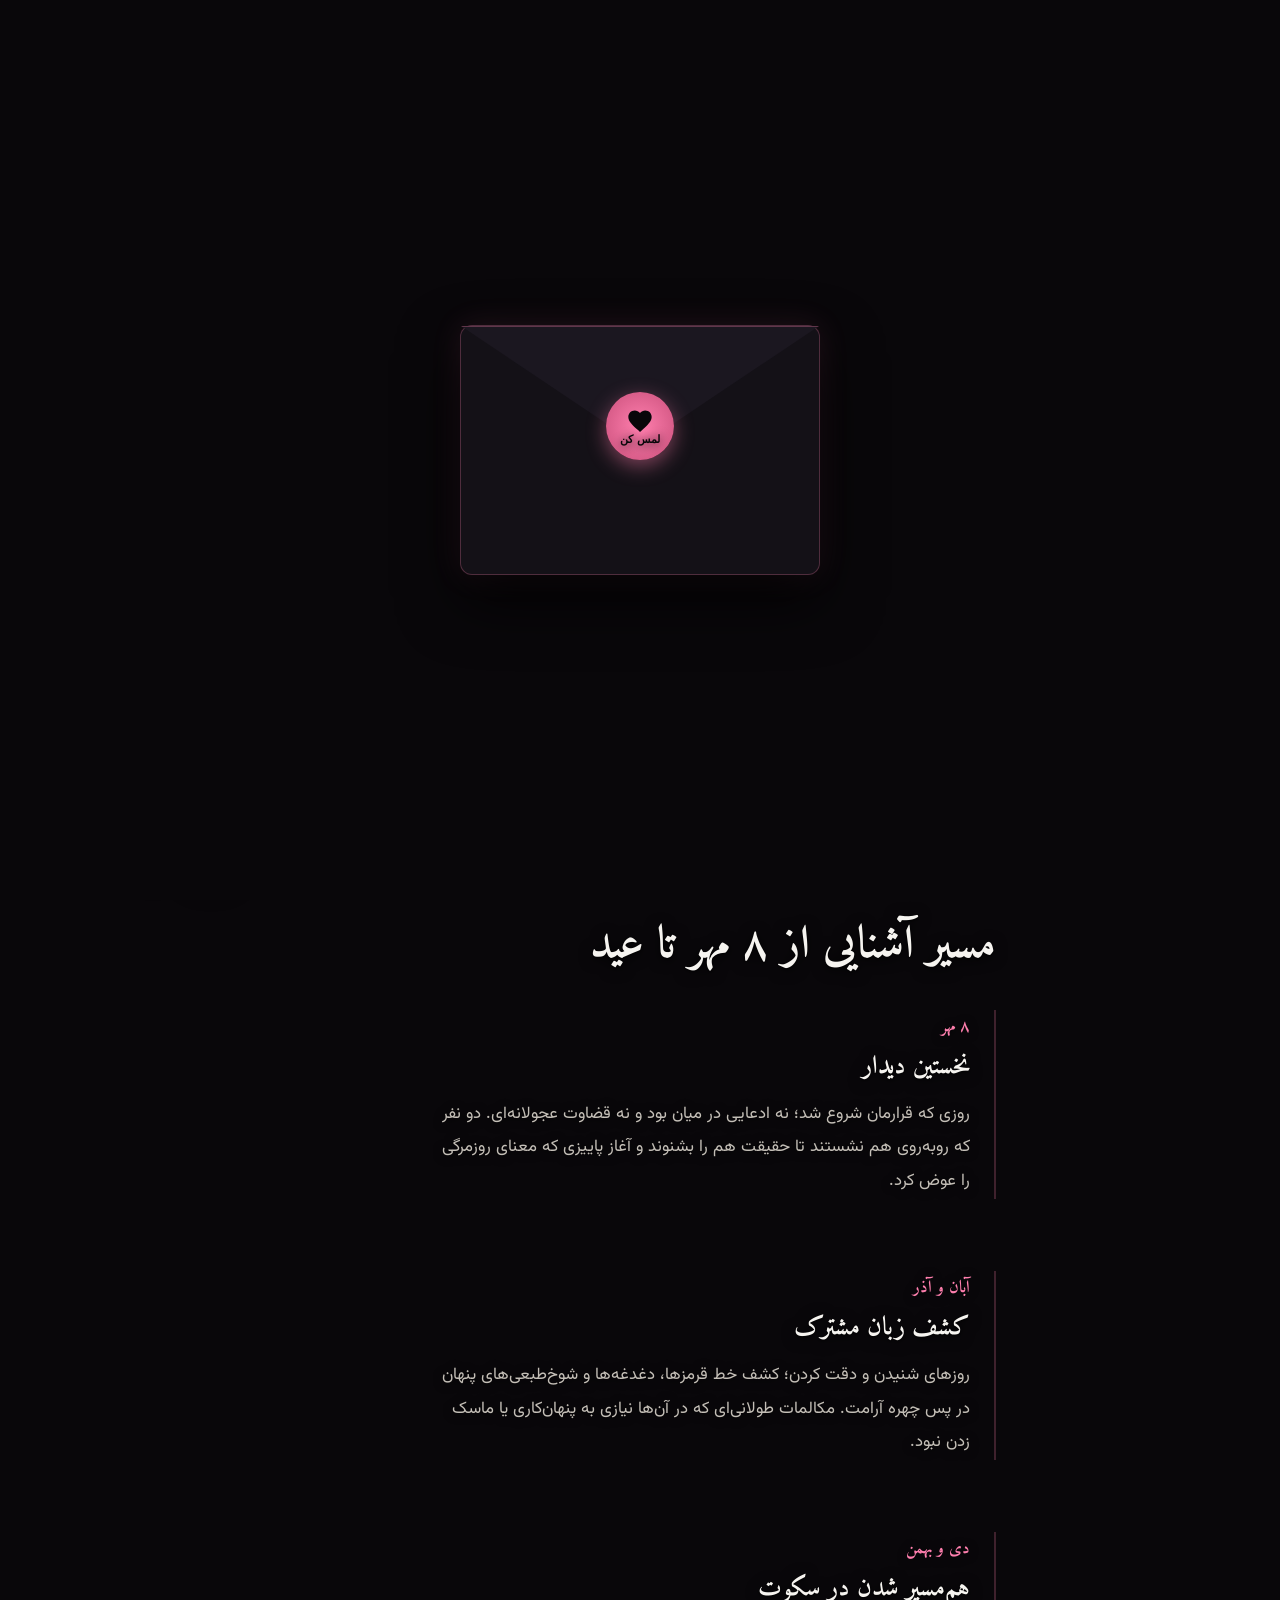
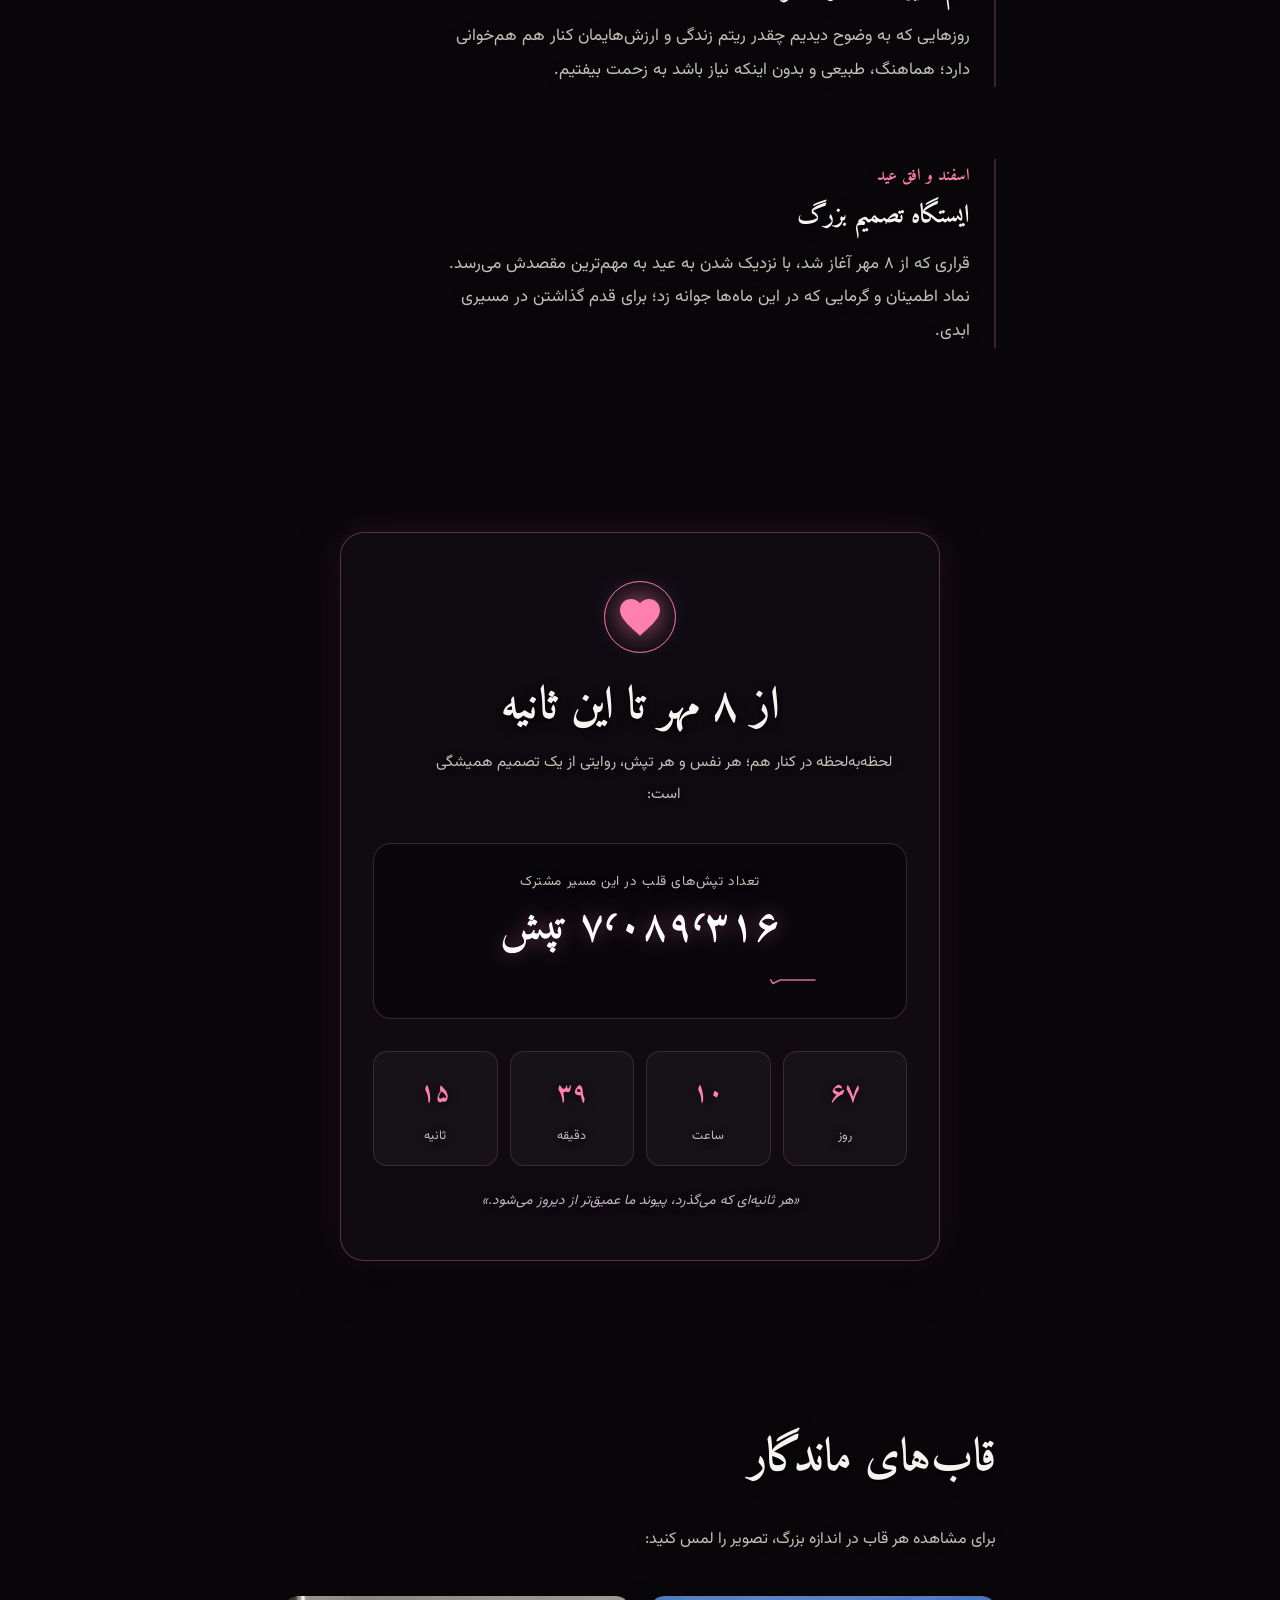
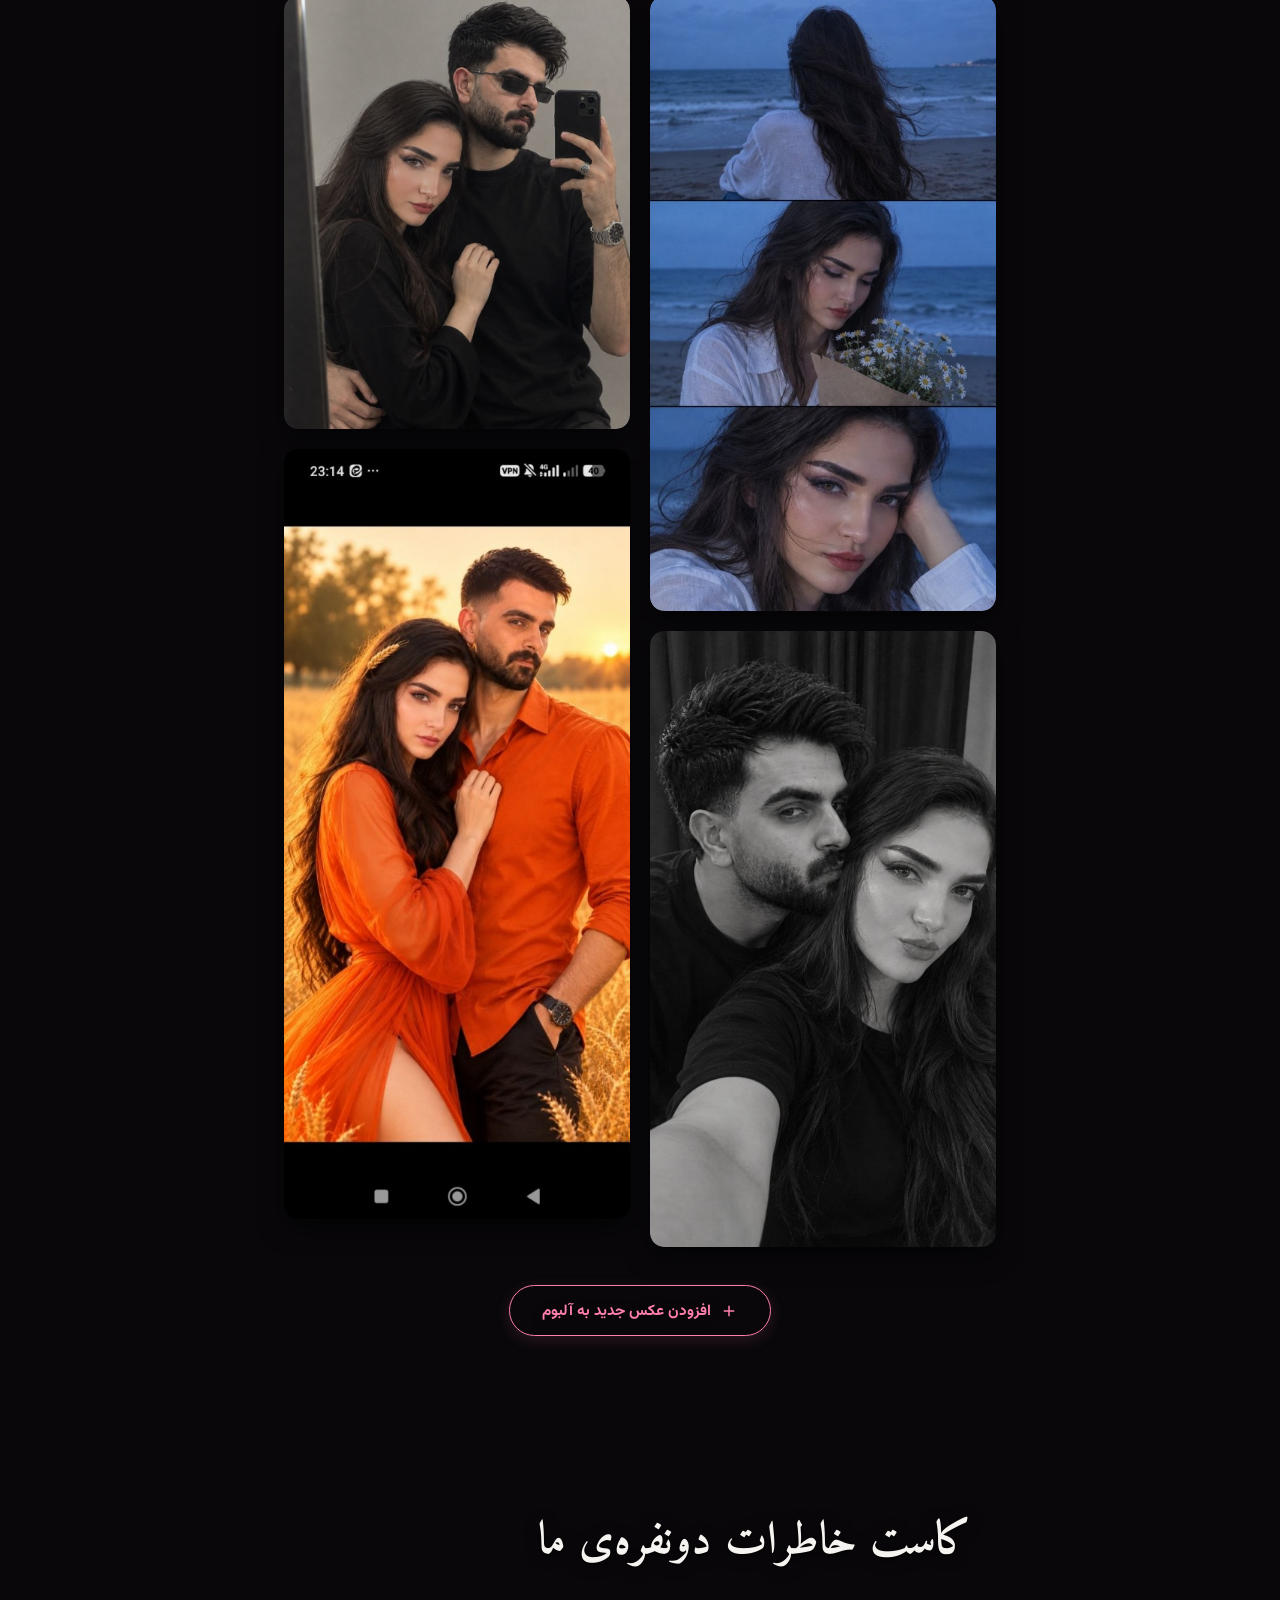
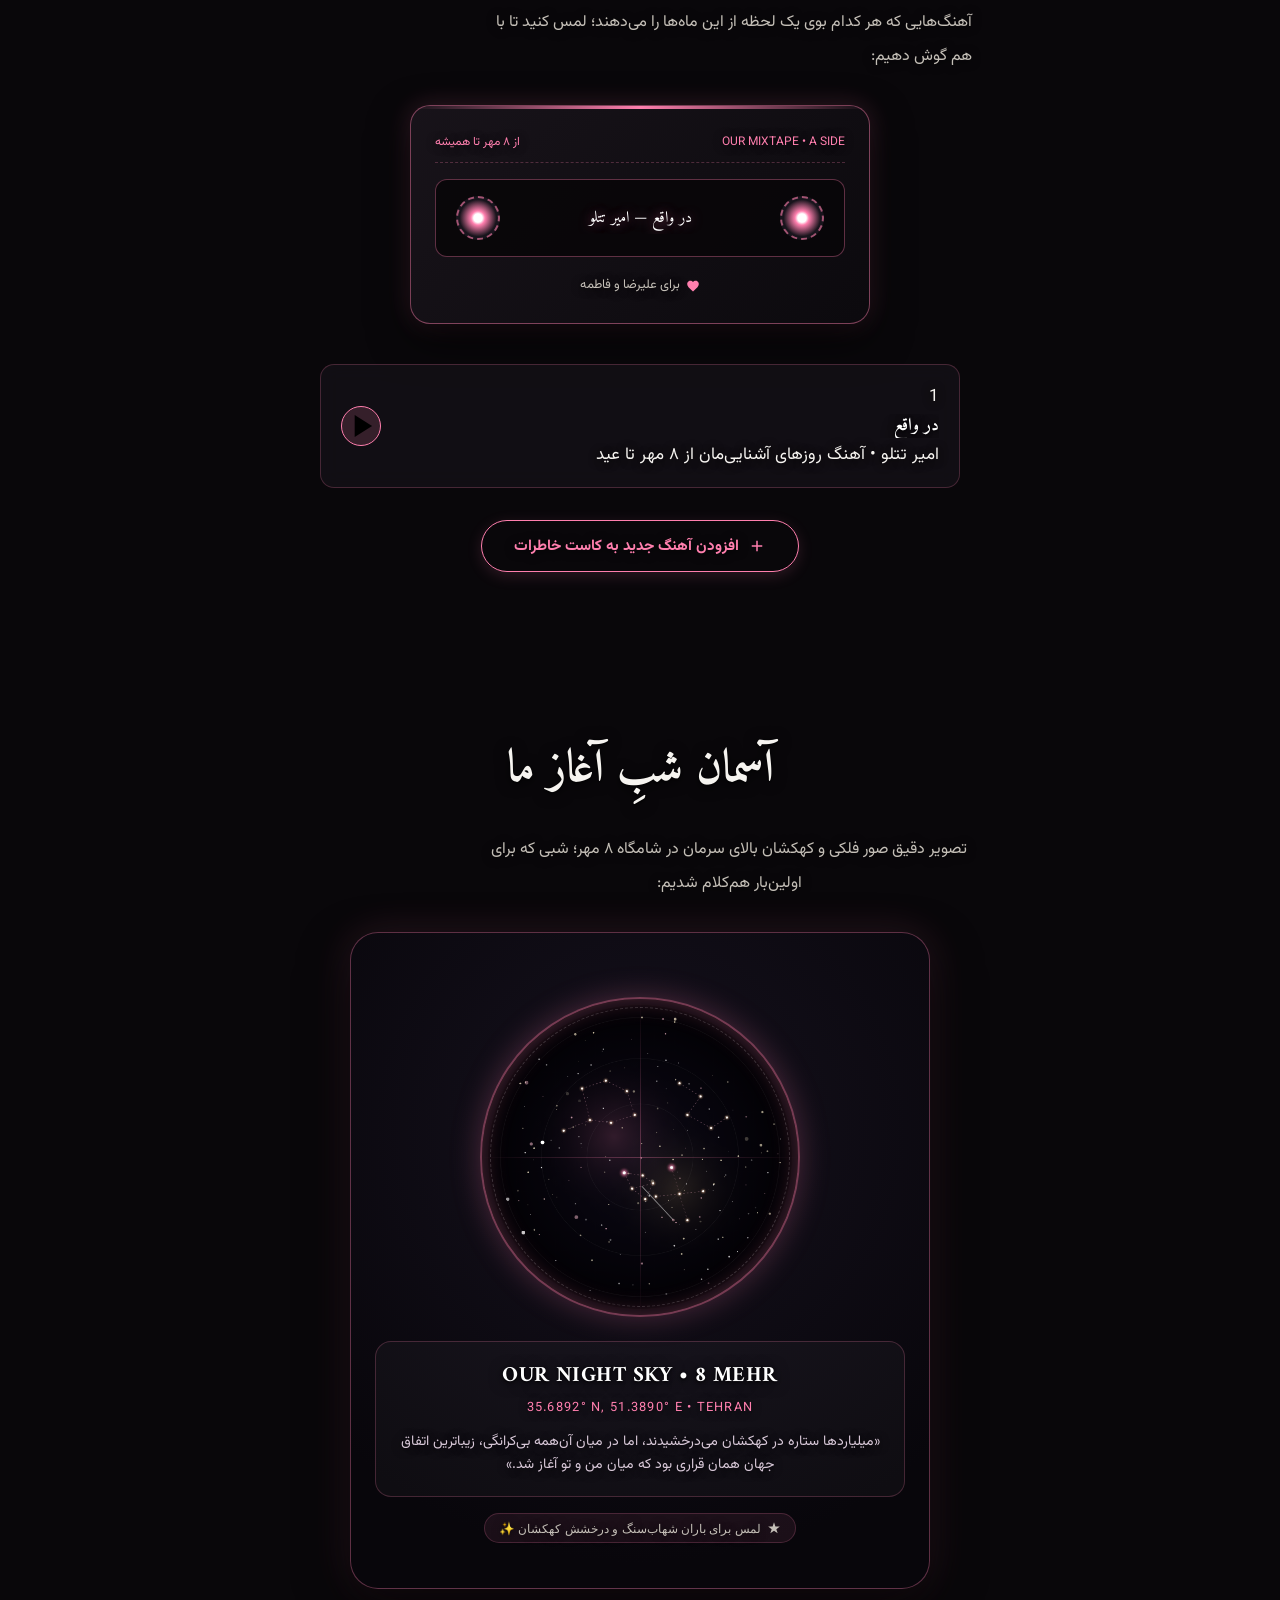
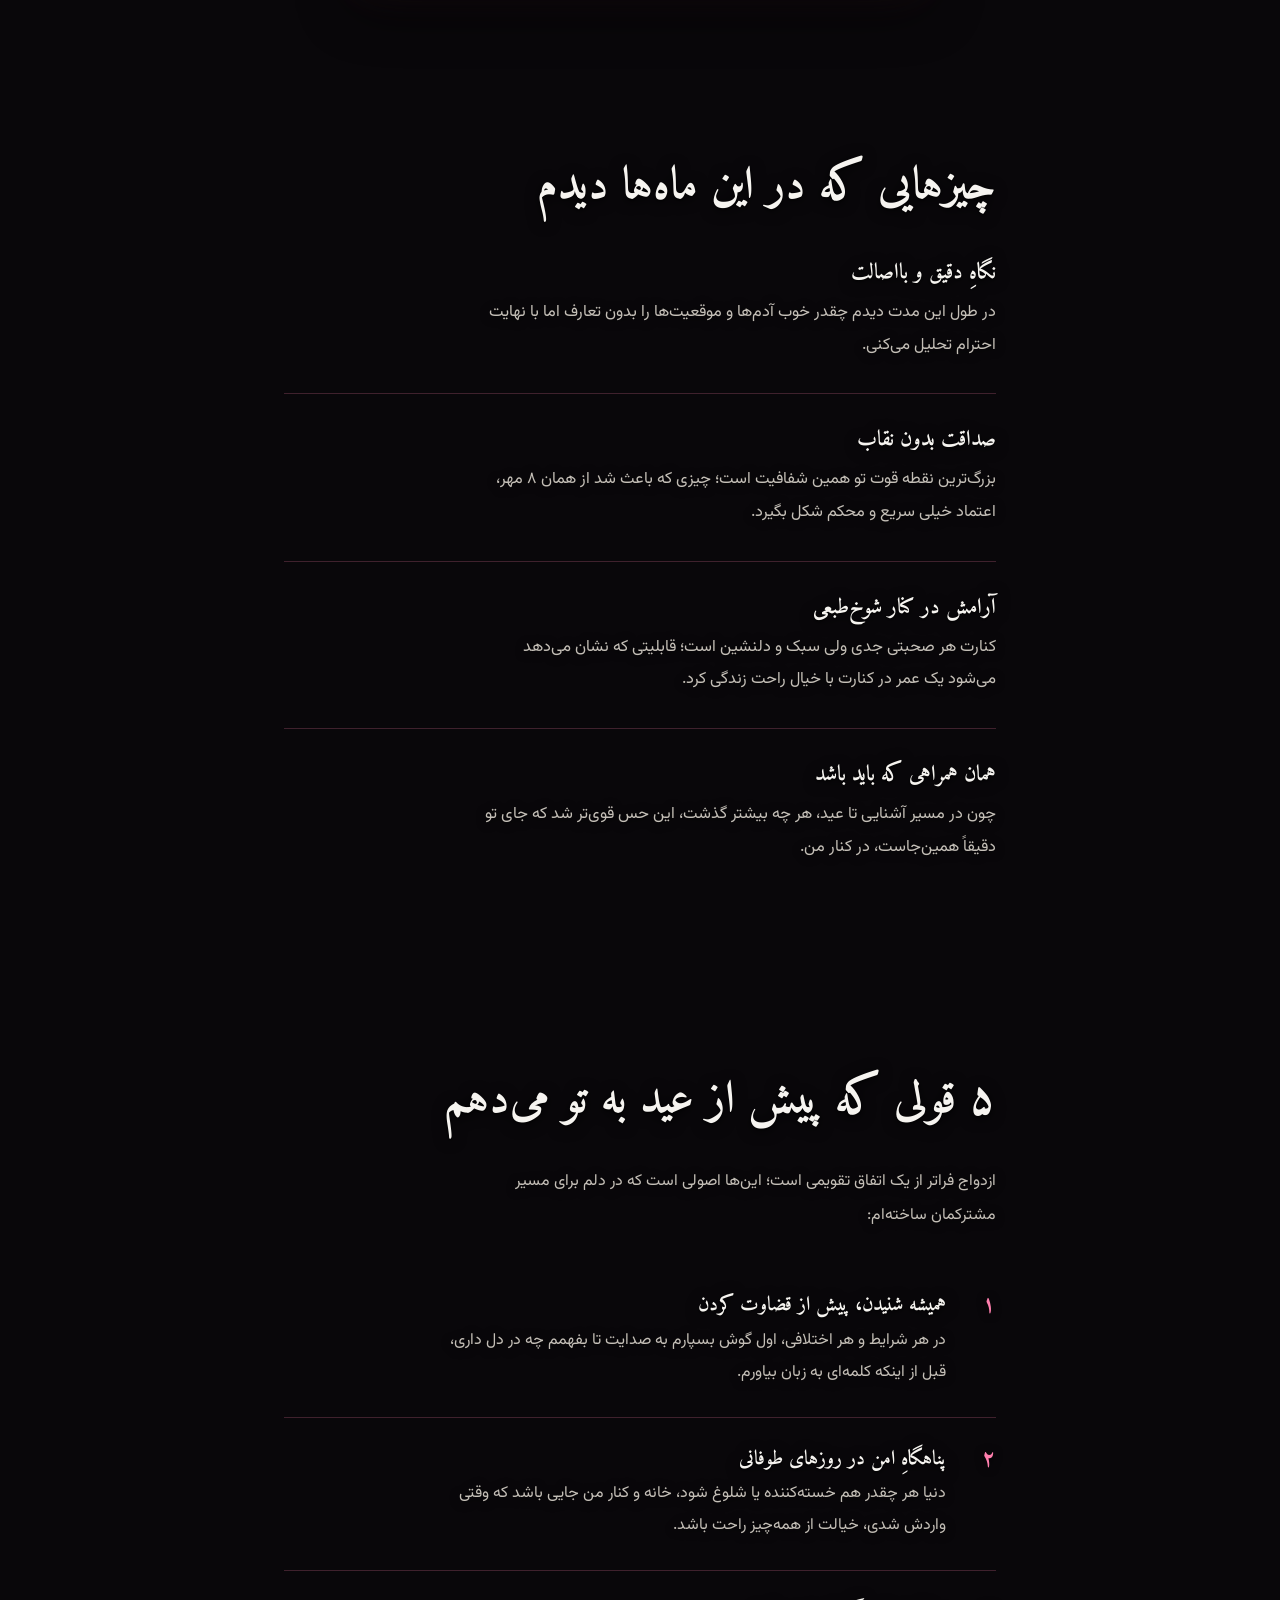
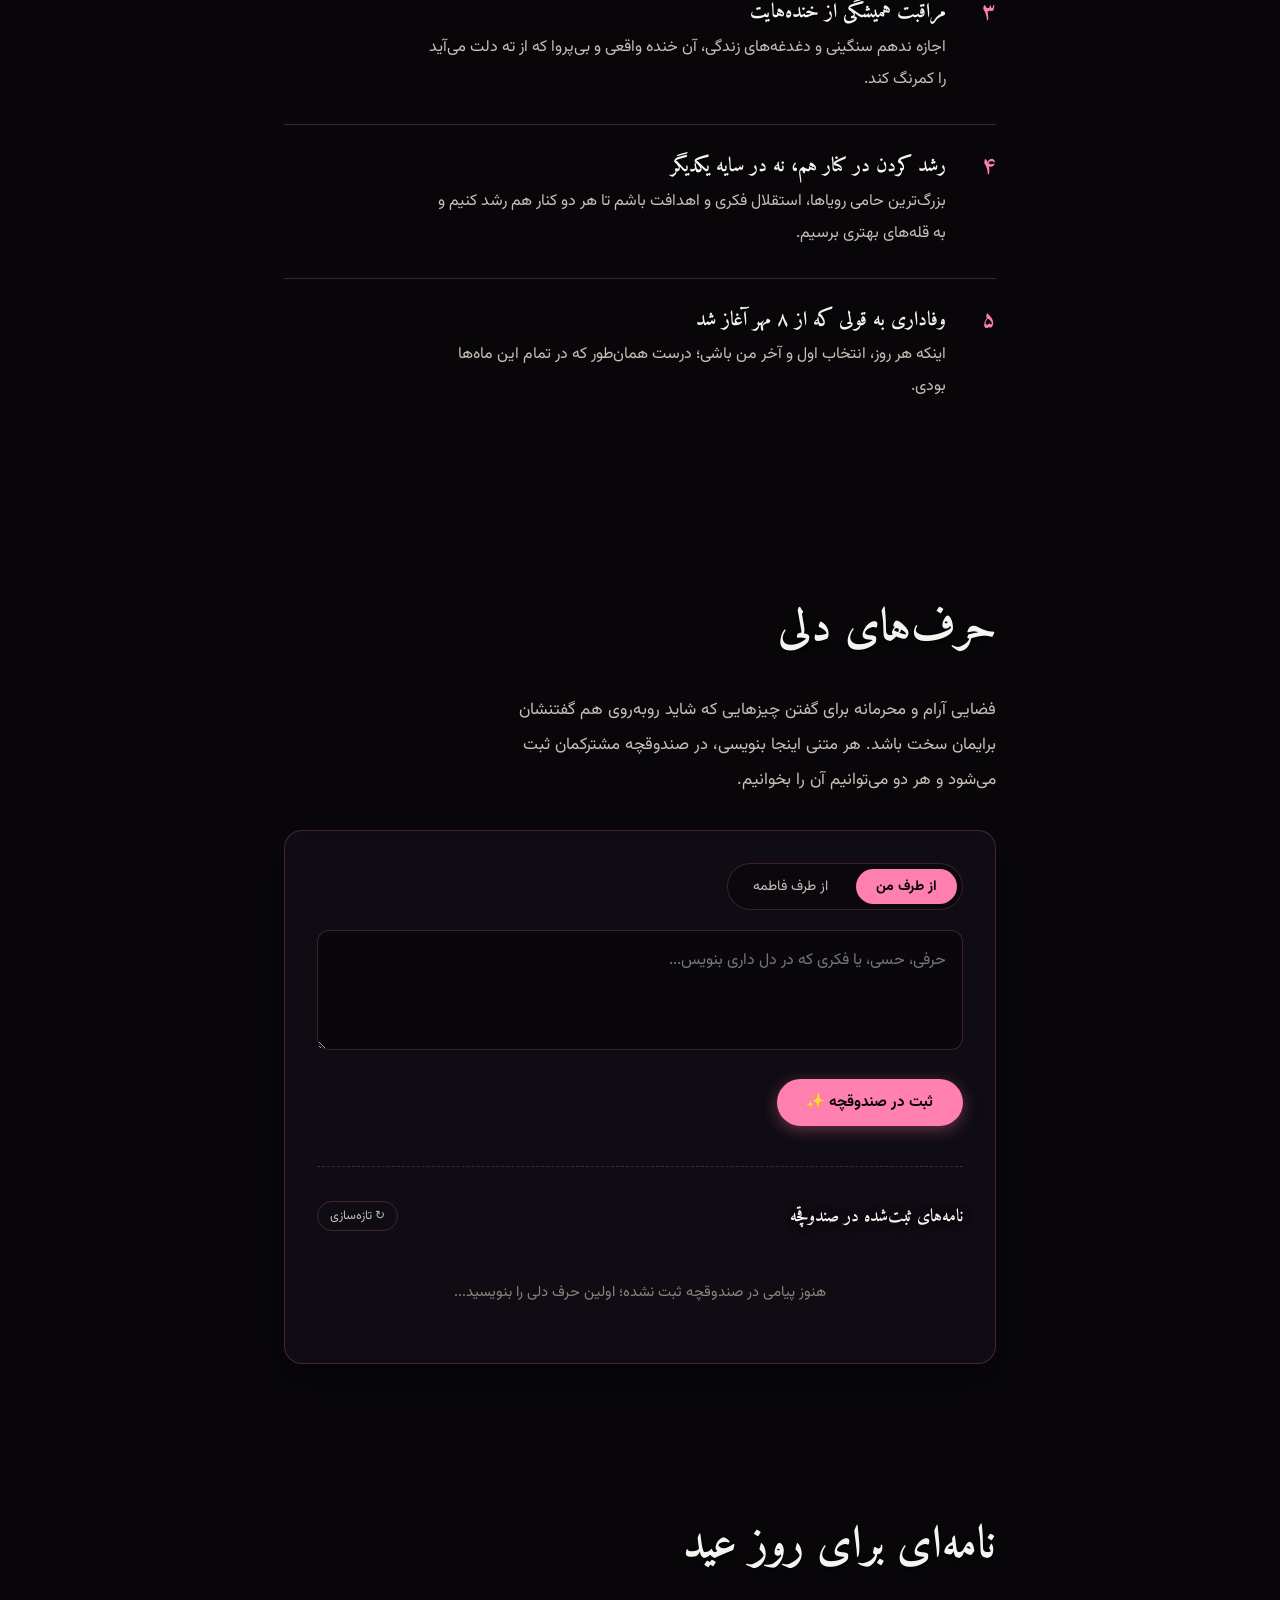
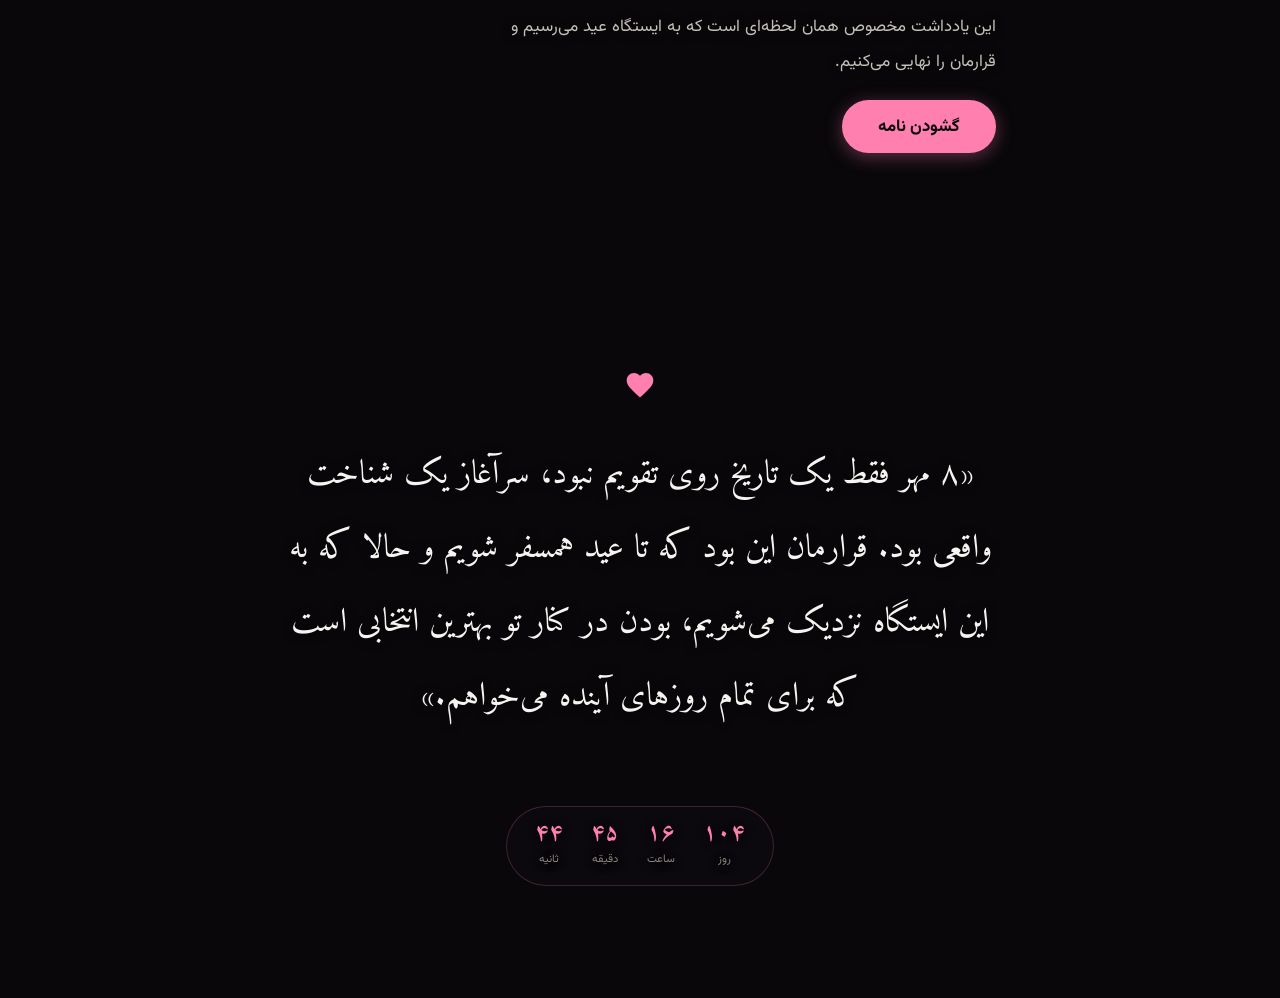
==== commit 797002c4: "Add live heartbeat counter and celestial star map of 8 Mehr" ====
--- a/index.html
+++ b/index.html
@@ -1747,6 +1747,314 @@
         }
 
         /* ==========================================================================
+           3.5 Live Heartbeat & Lifetime Elapsed Counter
+           ========================================================================== */
+        .heartbeat-section {
+            padding: 5rem 1.5rem;
+            text-align: center;
+        }
+
+        .heartbeat-card {
+            max-width: 600px;
+            margin: 0 auto;
+            background: rgba(18, 14, 21, 0.72);
+            backdrop-filter: blur(20px);
+            border: 1px solid rgba(255, 127, 174, 0.32);
+            border-radius: 24px;
+            padding: 3rem 2rem;
+            position: relative;
+            overflow: hidden;
+            box-shadow: 0 16px 40px rgba(0, 0, 0, 0.5), 0 0 35px rgba(255, 127, 174, 0.12);
+        }
+
+        .heartbeat-icon-wrap {
+            position: relative;
+            width: 72px;
+            height: 72px;
+            margin: 0 auto 1.5rem;
+            display: flex;
+            align-items: center;
+            justify-content: center;
+        }
+
+        .heartbeat-svg {
+            width: 48px;
+            height: 48px;
+            fill: var(--accent-pink);
+            filter: drop-shadow(0 0 14px rgba(255, 127, 174, 0.75));
+            animation: realisticHeartPulse 1.25s infinite ease-in-out;
+            position: relative;
+            z-index: 2;
+        }
+
+        .heartbeat-wave-ring {
+            position: absolute;
+            inset: 0;
+            border-radius: 50%;
+            border: 1.5px solid rgba(255, 127, 174, 0.6);
+            animation: heartRadarWave 2.5s infinite cubic-bezier(0.2, 0.8, 0.2, 1);
+            pointer-events: none;
+        }
+
+        .heartbeat-wave-ring.ring-2 {
+            animation-delay: 1.25s;
+        }
+
+        @keyframes realisticHeartPulse {
+            0% { transform: scale(1); }
+            14% { transform: scale(1.22); }
+            28% { transform: scale(1.06); }
+            42% { transform: scale(1.28); }
+            70% { transform: scale(1); }
+            100% { transform: scale(1); }
+        }
+
+        @keyframes heartRadarWave {
+            0% { transform: scale(0.6); opacity: 0.9; }
+            100% { transform: scale(2.4); opacity: 0; }
+        }
+
+        .heartbeat-metric-box {
+            background: rgba(9, 7, 10, 0.65);
+            border: 1px solid var(--border-pink-subtle);
+            border-radius: 18px;
+            padding: 1.5rem;
+            margin: 1.75rem 0 2rem;
+            position: relative;
+        }
+
+        .heartbeat-metric-label {
+            font-size: 0.85rem;
+            color: var(--text-muted);
+            letter-spacing: 0.04em;
+            display: block;
+            margin-bottom: 0.5rem;
+        }
+
+        .heartbeat-big-number {
+            font-family: var(--font-serif);
+            font-size: 2.6rem;
+            font-weight: 700;
+            color: #fff;
+            text-shadow: 0 0 20px rgba(255, 127, 174, 0.45);
+            line-height: 1.2;
+            letter-spacing: 0.02em;
+        }
+
+        .ecg-line-wrap {
+            margin-top: 0.8rem;
+            height: 28px;
+            overflow: hidden;
+            opacity: 0.85;
+        }
+
+        .ecg-line {
+            width: 100%;
+            height: 100%;
+            fill: none;
+            stroke: var(--accent-pink);
+            stroke-width: 2.2;
+            stroke-linecap: round;
+            stroke-linejoin: round;
+            stroke-dasharray: 600;
+            stroke-dashoffset: 600;
+            animation: ecgSweep 3s linear infinite;
+        }
+
+        @keyframes ecgSweep {
+            0% { stroke-dashoffset: 600; }
+            100% { stroke-dashoffset: 0; }
+        }
+
+        .heartbeat-breakdown-grid {
+            display: grid;
+            grid-template-columns: repeat(4, 1fr);
+            gap: 0.75rem;
+            margin-bottom: 1.5rem;
+        }
+
+        .hb-stat-card {
+            background: rgba(255, 255, 255, 0.03);
+            border: 1px solid rgba(255, 127, 174, 0.18);
+            border-radius: 14px;
+            padding: 1rem 0.5rem;
+            display: flex;
+            flex-direction: column;
+            align-items: center;
+        }
+
+        .hb-stat-num {
+            font-family: var(--font-serif);
+            font-size: 1.65rem;
+            font-weight: 700;
+            color: var(--accent-pink);
+        }
+
+        .hb-stat-unit {
+            font-size: 0.78rem;
+            color: var(--text-muted);
+            margin-top: 0.25rem;
+        }
+
+        .heartbeat-footer-note {
+            font-size: 0.85rem;
+            color: #c9b9cb;
+            font-style: italic;
+            margin: 0;
+            line-height: 1.6;
+        }
+
+        /* ==========================================================================
+           4.8 Celestial Star Map of 8 Mehr
+           ========================================================================== */
+        .starmap-section {
+            padding: 5rem 1.5rem;
+            text-align: center;
+        }
+
+        .starmap-frame {
+            max-width: 580px;
+            margin: 0 auto;
+            background: radial-gradient(circle at 50% 30%, #15111d 0%, #08060b 80%);
+            border: 1px solid rgba(255, 127, 174, 0.35);
+            border-radius: 28px;
+            padding: 2.5rem 1.5rem;
+            box-shadow: 0 20px 50px rgba(0, 0, 0, 0.65), 0 0 40px rgba(255, 127, 174, 0.15);
+            position: relative;
+            overflow: hidden;
+        }
+
+        .starmap-sphere-wrap {
+            position: relative;
+            width: 320px;
+            height: 320px;
+            max-width: 90vw;
+            max-height: 90vw;
+            margin: 1.5rem auto;
+            border-radius: 50%;
+            border: 2px solid rgba(255, 127, 174, 0.45);
+            box-shadow: inset 0 0 50px rgba(9, 7, 10, 0.9), 0 0 30px rgba(255, 127, 174, 0.25);
+            overflow: hidden;
+            background: #050408;
+            cursor: crosshair;
+        }
+
+        .starmap-sphere-wrap::after {
+            content: '';
+            position: absolute;
+            inset: 0;
+            border-radius: 50%;
+            box-shadow: inset 0 0 25px rgba(255, 127, 174, 0.3);
+            pointer-events: none;
+        }
+
+        .starmap-canvas {
+            display: block;
+            width: 100%;
+            height: 100%;
+        }
+
+        .starmap-ring-decor {
+            position: absolute;
+            inset: 8px;
+            border-radius: 50%;
+            border: 1px dashed rgba(255, 255, 255, 0.18);
+            pointer-events: none;
+        }
+
+        .starmap-axis-decor {
+            position: absolute;
+            inset: 0;
+            pointer-events: none;
+        }
+
+        .starmap-axis-h {
+            position: absolute;
+            top: 50%;
+            left: 0;
+            right: 0;
+            height: 1px;
+            background: linear-gradient(90deg, transparent, rgba(255,127,174,0.3), transparent);
+        }
+
+        .starmap-axis-v {
+            position: absolute;
+            left: 50%;
+            top: 0;
+            bottom: 0;
+            width: 1px;
+            background: linear-gradient(180deg, transparent, rgba(255,127,174,0.3), transparent);
+        }
+
+        .starmap-plaque {
+            margin-top: 1.5rem;
+            padding: 1.25rem;
+            background: rgba(255, 255, 255, 0.03);
+            border: 1px solid rgba(255, 127, 174, 0.22);
+            border-radius: 16px;
+        }
+
+        .starmap-plaque-title {
+            font-family: var(--font-serif);
+            font-size: 1.35rem;
+            color: #fff;
+            margin: 0 0 0.3rem;
+            letter-spacing: 0.02em;
+        }
+
+        .starmap-plaque-coords {
+            font-size: 0.8rem;
+            color: var(--accent-pink);
+            letter-spacing: 0.1em;
+            margin: 0 0 0.6rem;
+            direction: ltr;
+        }
+
+        .starmap-plaque-quote {
+            font-size: 0.88rem;
+            color: #d8c8d8;
+            line-height: 1.6;
+            margin: 0;
+        }
+
+        .starmap-hint-pill {
+            display: inline-flex;
+            align-items: center;
+            gap: 0.4rem;
+            margin-top: 1rem;
+            font-size: 0.78rem;
+            color: var(--text-muted);
+            background: rgba(255, 127, 174, 0.08);
+            padding: 0.4rem 0.85rem;
+            border-radius: 50px;
+            border: 1px solid rgba(255, 127, 174, 0.2);
+            cursor: pointer;
+            transition: all 0.25s ease;
+        }
+
+        .starmap-hint-pill:hover {
+            background: rgba(255, 127, 174, 0.2);
+            color: #fff;
+            transform: scale(1.03);
+        }
+
+        @media (max-width: 600px) {
+            .heartbeat-card {
+                padding: 2rem 1.25rem;
+            }
+            .heartbeat-big-number {
+                font-size: 2rem;
+            }
+            .hb-stat-num {
+                font-size: 1.35rem;
+            }
+            .starmap-sphere-wrap {
+                width: 270px;
+                height: 270px;
+            }
+        }
+
+        /* ==========================================================================
            12. Accessibility: prefers-reduced-motion
            ========================================================================== */
         @media (prefers-reduced-motion: reduce) {
@@ -1869,6 +2177,59 @@
                 <h3 class="timeline-heading">ایستگاه تصمیم بزرگ</h3>
                 <p class="timeline-body">
                     قراری که از ۸ مهر آغاز شد، با نزدیک شدن به عید به مهم‌ترین مقصدش می‌رسد. نماد اطمینان و گرمایی که در این ماه‌ها جوانه زد؛ برای قدم گذاشتن در مسیری ابدی.
+                </p>
+            </div>
+        </section>
+
+        <!-- 3.5. Live Heartbeat & Lifetime Elapsed Counter (تپش قلب و زمان دونفره) -->
+        <section id="secHeartbeat" class="heartbeat-section" data-bg="bw" aria-label="شمارنده تپش قلب و دقایق با هم بودن">
+            <div class="heartbeat-card">
+                <div class="heartbeat-icon-wrap" aria-hidden="true">
+                    <svg class="heartbeat-svg" viewBox="0 0 24 24">
+                        <path d="M12 21.35l-1.45-1.32C5.4 15.36 2 12.28 2 8.5 2 5.42 4.42 3 7.5 3c1.74 0 3.41.81 4.5 2.09C13.09 3.81 14.76 3 16.5 3 19.58 3 22 5.42 22 8.5c0 3.78-3.4 6.86-8.55 11.54L12 21.35z"/>
+                    </svg>
+                    <div class="heartbeat-wave-ring"></div>
+                    <div class="heartbeat-wave-ring ring-2"></div>
+                </div>
+
+                <h2 class="section-title" style="margin-bottom: 0.5rem;">از ۸ مهر تا این ثانیه</h2>
+                <p class="hero-statement" style="font-size: 0.95rem; margin-bottom: 2rem;">
+                    لحظه‌به‌لحظه در کنار هم؛ هر نفس و هر تپش، روایتی از یک تصمیم همیشگی است:
+                </p>
+
+                <!-- Live Heartbeat Metric -->
+                <div class="heartbeat-metric-box">
+                    <span class="heartbeat-metric-label">تعداد تپش‌های قلب در این مسیر مشترک</span>
+                    <div id="liveHeartbeatCount" class="heartbeat-big-number">--</div>
+                    <div class="ecg-line-wrap" aria-hidden="true">
+                        <svg class="ecg-line" viewBox="0 0 500 40">
+                            <polyline points="0,20 80,20 100,20 110,5 120,35 130,10 140,25 150,20 230,20 250,20 260,5 270,35 280,10 290,25 300,20 380,20 400,20 410,5 420,35 430,10 440,25 450,20 500,20" />
+                        </svg>
+                    </div>
+                </div>
+
+                <!-- Elapsed Time Breakdown (Days, Hours, Minutes, Seconds) -->
+                <div class="heartbeat-breakdown-grid">
+                    <div class="hb-stat-card">
+                        <span id="hbDays" class="hb-stat-num">--</span>
+                        <span class="hb-stat-unit">روز</span>
+                    </div>
+                    <div class="hb-stat-card">
+                        <span id="hbHours" class="hb-stat-num">--</span>
+                        <span class="hb-stat-unit">ساعت</span>
+                    </div>
+                    <div class="hb-stat-card">
+                        <span id="hbMins" class="hb-stat-num">--</span>
+                        <span class="hb-stat-unit">دقیقه</span>
+                    </div>
+                    <div class="hb-stat-card">
+                        <span id="hbSecs" class="hb-stat-num">--</span>
+                        <span class="hb-stat-unit">ثانیه</span>
+                    </div>
+                </div>
+
+                <p class="heartbeat-footer-note">
+                    «هر ثانیه‌ای که می‌گذرد، پیوند ما عمیق‌تر از دیروز می‌شود.»
                 </p>
             </div>
         </section>
@@ -1929,6 +2290,40 @@
                         <path d="M19 13h-6v6h-2v-6H5v-2h6V5h2v6h6v2z"/>
                     </svg>
                     <span>افزودن آهنگ جدید به کاست خاطرات</span>
+                </button>
+            </div>
+        </section>
+
+        <!-- 4.8. Celestial Star Map of 8 Mehr (شبی که جهان تغییر کرد) -->
+        <section id="secStarMap" class="starmap-section" data-bg="golden" aria-label="نقشه آسمان شب ۸ مهر">
+            <h2 class="section-title">آسمان شبِ آغاز ما</h2>
+            <p class="hero-statement" style="font-size: 1rem; margin-bottom: 2rem;">
+                تصویر دقیق صور فلکی و کهکشان بالای سرمان در شامگاه ۸ مهر؛ شبی که برای اولین‌بار هم‌کلام شدیم:
+            </p>
+
+            <div class="starmap-frame">
+                <div class="starmap-sphere-wrap" id="starMapSphereWrap" title="حرکت دهید تا ستاره‌ها بدرخشند">
+                    <canvas id="starMapCanvas" class="starmap-canvas" width="600" height="600"></canvas>
+                    <div class="starmap-ring-decor"></div>
+                    <div class="starmap-axis-decor">
+                        <div class="starmap-axis-h"></div>
+                        <div class="starmap-axis-v"></div>
+                    </div>
+                </div>
+
+                <div class="starmap-plaque">
+                    <h3 class="starmap-plaque-title">OUR NIGHT SKY • 8 MEHR</h3>
+                    <p class="starmap-plaque-coords">35.6892° N, 51.3890° E • TEHRAN</p>
+                    <p class="starmap-plaque-quote">
+                        «میلیاردها ستاره در کهکشان می‌درخشیدند، اما در میان آن‌همه بی‌کرانگی، زیباترین اتفاق جهان همان قراری بود که میان من و تو آغاز شد.»
+                    </p>
+                </div>
+
+                <button class="starmap-hint-pill" onclick="twinkleStarMapBonus()" aria-label="درخشش ستاره‌ها">
+                    <svg viewBox="0 0 24 24" width="14" height="14" fill="currentColor">
+                        <path d="M12 2l2.4 7.4H22l-6 4.6 2.3 7.2-6.3-4.6-6.3 4.6 2.3-7.2-6-4.6h7.6z"/>
+                    </svg>
+                    <span>لمس برای باران شهاب‌سنگ و درخشش کهکشان ✨</span>
                 </button>
             </div>
         </section>
@@ -2796,6 +3191,297 @@
         }
         updateCountdown();
         setInterval(updateCountdown, 1000);
+
+        // ==========================================================================
+        // 6.5 شمارنده تپش قلب و زمان دونفره (از ۸ مهر تا این ثانیه)
+        // ==========================================================================
+        const startMehrDate = new Date('2026-09-30T00:00:00+03:30').getTime();
+        const liveHeartbeatCount = document.getElementById('liveHeartbeatCount');
+        const hbDays = document.getElementById('hbDays');
+        const hbHours = document.getElementById('hbHours');
+        const hbMins = document.getElementById('hbMins');
+        const hbSecs = document.getElementById('hbSecs');
+
+        function updateHeartbeatCounter() {
+            if (!liveHeartbeatCount) return;
+            const now = Date.now();
+            const elapsed = Math.max(0, now - startMehrDate);
+
+            const days = Math.floor(elapsed / (1000 * 60 * 60 * 24));
+            const hours = Math.floor((elapsed % (1000 * 60 * 60 * 24)) / (1000 * 60 * 60));
+            const mins = Math.floor((elapsed % (1000 * 60 * 60)) / (1000 * 60));
+            const secs = Math.floor((elapsed % (1000 * 60)) / 1000);
+
+            // Average resting human heart rate ~73 bpm = 1.2166 beats/sec
+            const totalBeats = Math.floor((elapsed / 1000) * 1.2166);
+
+            hbDays.textContent = days.toLocaleString('fa-IR');
+            hbHours.textContent = hours.toLocaleString('fa-IR', { minimumIntegerDigits: 2 });
+            hbMins.textContent = mins.toLocaleString('fa-IR', { minimumIntegerDigits: 2 });
+            hbSecs.textContent = secs.toLocaleString('fa-IR', { minimumIntegerDigits: 2 });
+
+            liveHeartbeatCount.textContent = totalBeats.toLocaleString('fa-IR') + ' تپش';
+        }
+        updateHeartbeatCounter();
+        setInterval(updateHeartbeatCounter, 1000);
+
+        // ==========================================================================
+        // 6.8 نقشه‌ی ستاره‌ای آسمان شب ۸ مهر (Celestial Star Map of 8 Mehr)
+        // ==========================================================================
+        (function initStarMap() {
+            const canvas = document.getElementById('starMapCanvas');
+            const sphereWrap = document.getElementById('starMapSphereWrap');
+            if (!canvas || !sphereWrap) return;
+
+            const ctx = canvas.getContext('2d');
+            const width = canvas.width;
+            const height = canvas.height;
+            const cx = width / 2;
+            const cy = height / 2;
+            const maxRadius = width / 2 - 12;
+
+            // Generate ~180 realistic stars within the circular celestial disc
+            const stars = [];
+            for (let i = 0; i < 180; i++) {
+                const angle = Math.random() * Math.PI * 2;
+                const r = Math.sqrt(Math.random()) * (maxRadius - 15);
+                const x = cx + r * Math.cos(angle);
+                const y = cy + r * Math.sin(angle);
+                const radius = Math.random() < 0.85 ? (Math.random() * 1.2 + 0.6) : (Math.random() * 2.2 + 1.4);
+                const baseAlpha = Math.random() * 0.6 + 0.35;
+                const twinkleSpeed = Math.random() * 0.04 + 0.015;
+                const colorTone = Math.random() < 0.25 ? '#ffc2d4' : (Math.random() < 0.5 ? '#fff3cf' : '#ffffff');
+                stars.push({ x, y, r, radius, baseAlpha, alpha: baseAlpha, twinkleSpeed, angleStep: Math.random() * Math.PI, colorTone });
+            }
+
+            // Real late September / early October northern hemisphere constellations
+            const constellations = [
+                // Ursa Major (دب اکبر)
+                {
+                    name: 'دب اکبر',
+                    stars: [
+                        { x: cx - 110, y: cy - 130 },
+                        { x: cx - 65,  y: cy - 145 },
+                        { x: cx - 25,  y: cy - 125 },
+                        { x: cx - 10,  y: cy - 80 },
+                        { x: cx - 55,  y: cy - 65 },
+                        { x: cx - 95,  y: cy - 70 },
+                        { x: cx - 145, y: cy - 50 }
+                    ],
+                    lines: [[0,1], [1,2], [2,3], [3,4], [4,5], [5,0], [5,6]]
+                },
+                // Cassiopeia (ذات‌الکرسی)
+                {
+                    name: 'ذات‌الکرسی',
+                    stars: [
+                        { x: cx + 75,  y: cy - 140 },
+                        { x: cx + 115, y: cy - 115 },
+                        { x: cx + 90,  y: cy - 80 },
+                        { x: cx + 135, y: cy - 55 },
+                        { x: cx + 165, y: cy - 75 }
+                    ],
+                    lines: [[0,1], [1,2], [2,3], [3,4]]
+                },
+                // Lyra with Vega (شلیاق / نسر واقع)
+                {
+                    name: 'شلیاق و نسر واقع',
+                    stars: [
+                        { x: cx - 30, y: cy + 30, primary: true }, // Vega
+                        { x: cx - 15, y: cy + 60 },
+                        { x: cx + 10, y: cy + 80 },
+                        { x: cx + 25, y: cy + 50 },
+                        { x: cx + 5,  y: cy + 35 }
+                    ],
+                    lines: [[0,1], [1,2], [2,3], [3,4], [4,0], [1,3]]
+                },
+                // Cygnus / Northern Cross (ماکیان)
+                {
+                    name: 'ماکیان (دجاجه)',
+                    stars: [
+                        { x: cx + 60, y: cy + 20, primary: true }, // Deneb
+                        { x: cx + 75, y: cy + 70 },
+                        { x: cx + 90, y: cy + 120 },
+                        { x: cx + 30, y: cy + 75 },
+                        { x: cx + 120,y: cy + 65 }
+                    ],
+                    lines: [[0,1], [1,2], [3,1], [1,4]]
+                }
+            ];
+
+            let mouseX = cx;
+            let mouseY = cy;
+            let targetMouseX = cx;
+            let targetMouseY = cy;
+            let shootingStars = [];
+
+            function addShootingStar() {
+                const angle = Math.PI / 4 + (Math.random() - 0.5) * 0.3;
+                const startX = cx + (Math.random() - 0.5) * 200 - 100;
+                const startY = cy + (Math.random() - 0.5) * 200 - 100;
+                shootingStars.push({
+                    x: startX,
+                    y: startY,
+                    length: Math.random() * 70 + 60,
+                    speed: Math.random() * 9 + 10,
+                    angle: angle,
+                    opacity: 1,
+                    decay: Math.random() * 0.03 + 0.02
+                });
+            }
+
+            window.twinkleStarMapBonus = function() {
+                for (let i = 0; i < 3; i++) {
+                    setTimeout(addShootingStar, i * 250);
+                }
+                sphereWrap.style.boxShadow = 'inset 0 0 50px rgba(9, 7, 10, 0.9), 0 0 50px rgba(255, 127, 174, 0.6)';
+                setTimeout(() => {
+                    sphereWrap.style.boxShadow = 'inset 0 0 50px rgba(9, 7, 10, 0.9), 0 0 30px rgba(255, 127, 174, 0.25)';
+                }, 2000);
+            };
+
+            sphereWrap.addEventListener('mousemove', (e) => {
+                const rect = sphereWrap.getBoundingClientRect();
+                targetMouseX = ((e.clientX - rect.left) / rect.width) * width;
+                targetMouseY = ((e.clientY - rect.top) / rect.height) * height;
+            });
+
+            sphereWrap.addEventListener('touchmove', (e) => {
+                if (e.touches.length > 0) {
+                    const rect = sphereWrap.getBoundingClientRect();
+                    targetMouseX = ((e.touches[0].clientX - rect.left) / rect.width) * width;
+                    targetMouseY = ((e.touches[0].clientY - rect.top) / rect.height) * height;
+                }
+            }, { passive: true });
+
+            sphereWrap.addEventListener('click', () => {
+                addShootingStar();
+            });
+
+            function render() {
+                mouseX += (targetMouseX - mouseX) * 0.05;
+                mouseY += (targetMouseY - mouseY) * 0.05;
+                const offsetX = (mouseX - cx) * 0.035;
+                const offsetY = (mouseY - cy) * 0.035;
+
+                ctx.clearRect(0, 0, width, height);
+
+                ctx.save();
+                ctx.beginPath();
+                ctx.arc(cx, cy, maxRadius, 0, Math.PI * 2);
+                ctx.clip();
+
+                const bgGrad = ctx.createRadialGradient(cx, cy, 10, cx, cy, maxRadius);
+                bgGrad.addColorStop(0, '#0c0a15');
+                bgGrad.addColorStop(0.5, '#07050d');
+                bgGrad.addColorStop(1, '#020104');
+                ctx.fillStyle = bgGrad;
+                ctx.fillRect(0, 0, width, height);
+
+                const neb1 = ctx.createRadialGradient(cx - 50, cy - 40, 0, cx - 50, cy - 40, 160);
+                neb1.addColorStop(0, 'rgba(255, 127, 174, 0.16)');
+                neb1.addColorStop(1, 'transparent');
+                ctx.fillStyle = neb1;
+                ctx.fillRect(0, 0, width, height);
+
+                const neb2 = ctx.createRadialGradient(cx + 70, cy + 60, 0, cx + 70, cy + 60, 140);
+                neb2.addColorStop(0, 'rgba(255, 215, 130, 0.12)');
+                neb2.addColorStop(1, 'transparent');
+                ctx.fillStyle = neb2;
+                ctx.fillRect(0, 0, width, height);
+
+                ctx.strokeStyle = 'rgba(255, 255, 255, 0.06)';
+                ctx.lineWidth = 1;
+                [0.35, 0.65, 0.92].forEach(ratio => {
+                    ctx.beginPath();
+                    ctx.arc(cx, cy, maxRadius * ratio, 0, Math.PI * 2);
+                    ctx.stroke();
+                });
+
+                stars.forEach(s => {
+                    s.angleStep += s.twinkleSpeed;
+                    const dynamicAlpha = s.baseAlpha + Math.sin(s.angleStep) * 0.25;
+                    ctx.fillStyle = s.colorTone;
+                    ctx.globalAlpha = Math.max(0.15, Math.min(1, dynamicAlpha));
+                    ctx.beginPath();
+                    ctx.arc(s.x + offsetX, s.y + offsetY, s.radius, 0, Math.PI * 2);
+                    ctx.fill();
+                });
+                ctx.globalAlpha = 1;
+
+                constellations.forEach(c => {
+                    ctx.strokeStyle = 'rgba(255, 182, 206, 0.32)';
+                    ctx.lineWidth = 1.2;
+                    ctx.setLineDash([3, 4]);
+
+                    c.lines.forEach(pair => {
+                        const p1 = c.stars[pair[0]];
+                        const p2 = c.stars[pair[1]];
+                        if (p1 && p2) {
+                            ctx.beginPath();
+                            ctx.moveTo(p1.x + offsetX, p1.y + offsetY);
+                            ctx.lineTo(p2.x + offsetX, p2.y + offsetY);
+                            ctx.stroke();
+                        }
+                    });
+                    ctx.setLineDash([]);
+
+                    c.stars.forEach(st => {
+                        const sx = st.x + offsetX;
+                        const sy = st.y + offsetY;
+
+                        const glowRad = st.primary ? 12 : 7;
+                        const starGlow = ctx.createRadialGradient(sx, sy, 0, sx, sy, glowRad);
+                        starGlow.addColorStop(0, st.primary ? 'rgba(255, 240, 248, 0.95)' : 'rgba(255, 215, 140, 0.85)');
+                        starGlow.addColorStop(0.4, st.primary ? 'rgba(255, 127, 174, 0.45)' : 'rgba(255, 200, 160, 0.3)');
+                        starGlow.addColorStop(1, 'transparent');
+                        ctx.fillStyle = starGlow;
+                        ctx.beginPath();
+                        ctx.arc(sx, sy, glowRad, 0, Math.PI * 2);
+                        ctx.fill();
+
+                        ctx.fillStyle = '#ffffff';
+                        ctx.beginPath();
+                        ctx.arc(sx, sy, st.primary ? 2.8 : 2.0, 0, Math.PI * 2);
+                        ctx.fill();
+                    });
+                });
+
+                for (let i = shootingStars.length - 1; i >= 0; i--) {
+                    const ss = shootingStars[i];
+                    ctx.save();
+                    ctx.strokeStyle = `rgba(255, 255, 255, ${ss.opacity})`;
+                    ctx.lineWidth = 1.8;
+                    ctx.beginPath();
+                    ctx.moveTo(ss.x, ss.y);
+                    const tailX = ss.x - Math.cos(ss.angle) * ss.length;
+                    const tailY = ss.y - Math.sin(ss.angle) * ss.length;
+                    ctx.lineTo(tailX, tailY);
+                    ctx.stroke();
+
+                    ctx.fillStyle = `rgba(255, 192, 203, ${ss.opacity})`;
+                    ctx.beginPath();
+                    ctx.arc(ss.x, ss.y, 2.5, 0, Math.PI * 2);
+                    ctx.fill();
+                    ctx.restore();
+
+                    ss.x += Math.cos(ss.angle) * ss.speed;
+                    ss.y += Math.sin(ss.angle) * ss.speed;
+                    ss.opacity -= ss.decay;
+
+                    if (ss.opacity <= 0) {
+                        shootingStars.splice(i, 1);
+                    }
+                }
+
+                if (Math.random() < 0.003 && shootingStars.length < 2) {
+                    addShootingStar();
+                }
+
+                ctx.restore();
+                requestAnimationFrame(render);
+            }
+            render();
+        })();
 
         // 7. Epilogue Falling Pink Petals (Triggered once upon section entry)
         const petalsStage = document.getElementById('petalsStage');
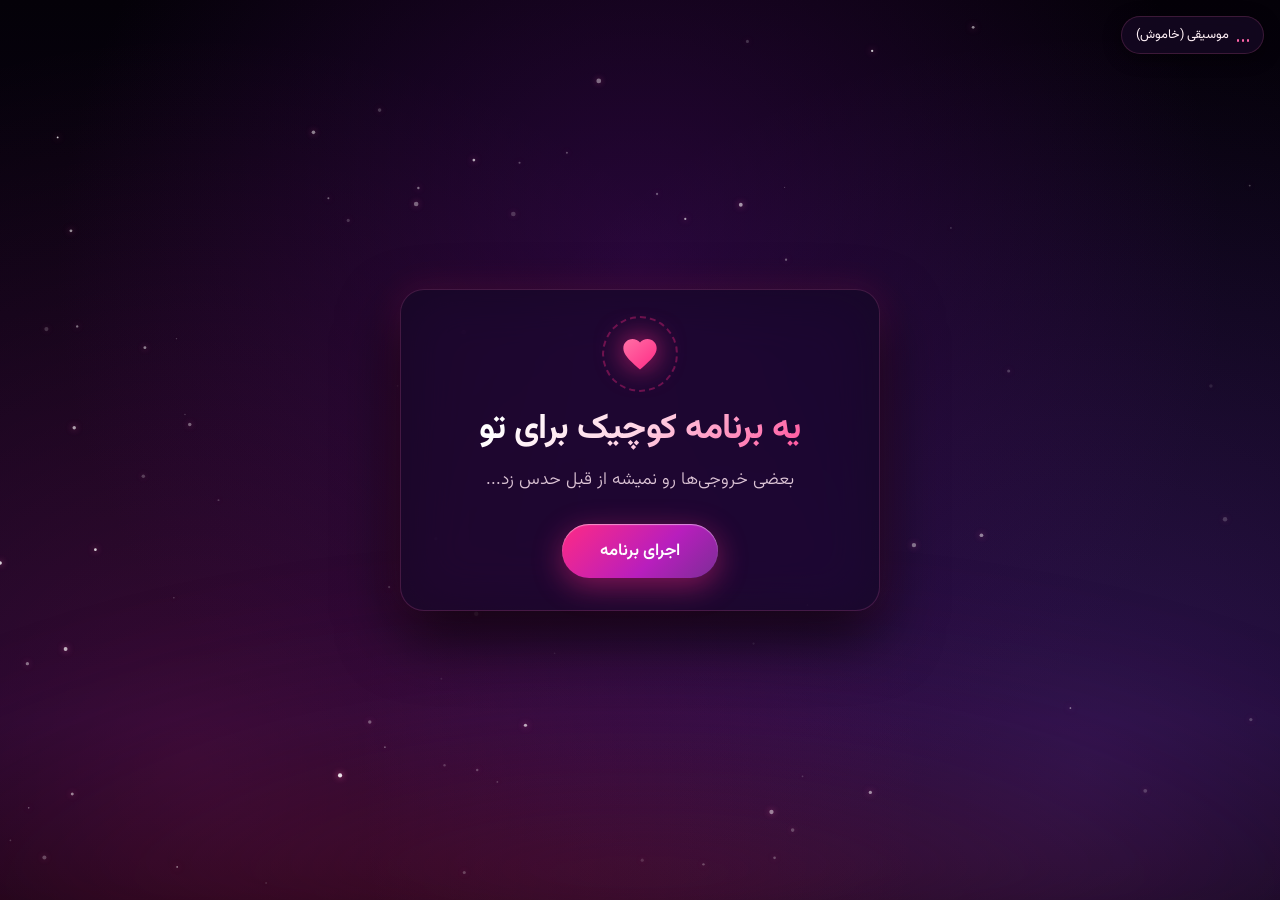
==== commit 302678a1: "Update Fatemeh romantic code website: mobile-first responsive design, cinematic Python to glowing he" ====
--- a/index.html
+++ b/index.html
@@ -1,4002 +1,261 @@
 <!DOCTYPE html>
 <html lang="fa" dir="rtl">
 <head>
-    <meta charset="UTF-8">
-    <meta name="viewport" content="width=device-width, initial-scale=1.0, viewport-fit=cover">
-    <title>درباره‌ی فاطمه</title>
-    <link rel="preconnect" href="https://fonts.googleapis.com">
-    <link rel="preconnect" href="https://fonts.gstatic.com" crossorigin>
-    <link href="https://fonts.googleapis.com/css2?family=Amiri:wght@400;700&family=Vazirmatn:wght@400;500;600;700;800&display=swap" rel="stylesheet">
-    <style>
-        :root {
-            /* تنظیمات زمان‌بندی پس‌زمینه متحرک */
-            --fade: 3.4s;
-            --kb: 34s;
-
-            --bg-dark: #09070a;
-            --text-main: #f6f4f0;
-            --text-muted: #c4bfb7;
-            --text-dim: #8a847b;
-            --accent-pink: #ff7fae;
-            --accent-pink-soft: rgba(255, 127, 174, 0.15);
-            --border-pink-subtle: rgba(255, 127, 174, 0.22);
-            --font-serif: 'Amiri', serif;
-            --font-sans: 'Vazirmatn', -apple-system, BlinkMacSystemFont, "Segoe UI", Roboto, sans-serif;
-            --container-max: 760px;
-        }
-
-        *, *::before, *::after {
-            box-sizing: border-box;
-            margin: 0;
-            padding: 0;
-        }
-
-        html {
-            scroll-behavior: smooth;
-        }
-
-        body {
-            background-color: var(--bg-dark);
-            color: var(--text-main);
-            font-family: var(--font-sans);
-            font-size: 17px;
-            line-height: 2;
-            font-weight: 400;
-            overflow-x: hidden;
-            -webkit-font-smoothing: antialiased;
-            padding-top: env(safe-area-inset-top, 0);
-            padding-bottom: env(safe-area-inset-bottom, 0);
-            padding-left: env(safe-area-inset-left, 0);
-            padding-right: env(safe-area-inset-right, 0);
-        }
-
-        /* Locked scroll when envelope is visible */
-        body.envelope-locked {
-            overflow: hidden;
-            height: 100vh;
-        }
-
-        /* Keyboard Accessibility */
-        a:focus-visible, button:focus-visible {
-            outline: 2px solid var(--accent-pink);
-            outline-offset: 4px;
-        }
-
-        /* Selection */
-        ::selection {
-            background-color: var(--accent-pink);
-            color: #09070a;
-        }
-
-        /* ==========================================================================
-           1. Fullscreen Fixed Background Stage & Ambient Pink Aura
-           ========================================================================== */
-        .bg-stage {
-            position: fixed;
-            inset: 0;
-            width: 100vw;
-            height: 100vh;
-            z-index: -2;
-            overflow: hidden;
-            pointer-events: none;
-            background-color: var(--bg-dark);
-        }
-
-        .bg-slide {
-            position: absolute;
-            inset: 0;
-            width: 100%;
-            height: 100%;
-            background-size: cover;
-            background-position: var(--pos, center center);
-            opacity: 0;
-            filter: brightness(0.5) contrast(1.08);
-            transition: opacity var(--fade) ease-in-out;
-            will-change: transform, opacity;
-        }
-
-        @keyframes kenBurns {
-            0% { transform: scale(1) translate(0, 0); }
-            50% { transform: scale(1.07) translate(-1%, 0.8%); }
-            100% { transform: scale(1.04) translate(1%, -0.6%); }
-        }
-
-        .bg-slide.active {
-            opacity: 1;
-            animation: kenBurns var(--kb) ease-in-out infinite alternate;
-        }
-
-        /* Pink & Black Aura Gradients */
-        .bg-aura {
-            position: absolute;
-            border-radius: 50%;
-            filter: blur(90px);
-            mix-blend-mode: screen;
-            pointer-events: none;
-            opacity: 0.38;
-            will-change: transform;
-        }
-
-        .aura-1 {
-            top: 10%;
-            right: 5%;
-            width: 42vmax;
-            height: 42vmax;
-            background: radial-gradient(circle, rgba(255, 127, 174, 0.42) 0%, rgba(255, 127, 174, 0) 70%);
-            animation: floatAura1 24s ease-in-out infinite alternate;
-        }
-
-        .aura-2 {
-            bottom: 5%;
-            left: 5%;
-            width: 45vmax;
-            height: 45vmax;
-            background: radial-gradient(circle, rgba(255, 95, 155, 0.32) 0%, rgba(255, 95, 155, 0) 70%);
-            animation: floatAura2 28s ease-in-out infinite alternate;
-        }
-
-        @keyframes floatAura1 {
-            0% { transform: translate(0, 0) scale(1); }
-            50% { transform: translate(-8%, 12%) scale(1.15); }
-            100% { transform: translate(6%, -8%) scale(0.95); }
-        }
-
-        @keyframes floatAura2 {
-            0% { transform: translate(0, 0) scale(1); }
-            50% { transform: translate(10%, -10%) scale(1.2); }
-            100% { transform: translate(-6%, 6%) scale(0.9); }
-        }
-
-        .bg-vignette {
-            position: absolute;
-            inset: 0;
-            background: radial-gradient(circle at center, transparent 30%, rgba(9, 7, 10, 0.72) 80%, #09070a 100%);
-            pointer-events: none;
-        }
-
-        /* ==========================================================================
-           2. Fullscreen Opening Envelope Overlay
-           ========================================================================== */
-        .envelope-screen {
-            position: fixed;
-            inset: 0;
-            z-index: 9999;
-            background-color: var(--bg-dark);
-            display: flex;
-            align-items: center;
-            justify-content: center;
-            padding: 1.5rem;
-            transition: opacity 1.3s cubic-bezier(0.4, 0, 0.2, 1), visibility 1.3s;
-        }
-
-        .envelope-screen.dismissed {
-            opacity: 0;
-            visibility: hidden;
-            pointer-events: none;
-        }
-
-        .envelope-box {
-            position: relative;
-            width: 100%;
-            max-width: 360px;
-            height: 250px;
-            background: #141117;
-            border: 1px solid rgba(255, 127, 174, 0.25);
-            border-radius: 12px;
-            box-shadow: 0 25px 60px rgba(0, 0, 0, 0.8), 0 0 30px rgba(255, 127, 174, 0.12);
-            display: flex;
-            align-items: center;
-            justify-content: center;
-            overflow: visible;
-        }
-
-        .envelope-flap {
-            position: absolute;
-            top: 0;
-            left: 0;
-            right: 0;
-            height: 120px;
-            background: #1b1720;
-            clip-path: polygon(0 0, 100% 0, 50% 100%);
-            border-top: 1px solid rgba(255, 127, 174, 0.3);
-            transform-origin: top center;
-            transition: transform 0.9s cubic-bezier(0.4, 0, 0.2, 1);
-            z-index: 3;
-        }
-
-        .envelope-box.opened .envelope-flap {
-            transform: rotateX(180deg);
-        }
-
-        .wax-seal-btn {
-            position: absolute;
-            top: 100px;
-            left: 50%;
-            transform: translate(-50%, -50%);
-            width: 68px;
-            height: 68px;
-            border-radius: 50%;
-            background: radial-gradient(circle, #ff7fae 0%, #d15682 85%, #943254 100%);
-            border: none;
-            color: #09070a;
-            display: flex;
-            flex-direction: column;
-            align-items: center;
-            justify-content: center;
-            cursor: pointer;
-            box-shadow: 0 6px 20px rgba(255, 127, 174, 0.45);
-            z-index: 4;
-            transition: transform 0.3s ease, box-shadow 0.3s ease;
-        }
-
-        .wax-seal-btn:hover {
-            transform: translate(-50%, -50%) scale(1.08);
-            box-shadow: 0 8px 25px rgba(255, 127, 174, 0.65);
-        }
-
-        .wax-seal-btn svg {
-            width: 28px;
-            height: 28px;
-            fill: #09070a;
-        }
-
-        .wax-seal-hint {
-            font-size: 0.68rem;
-            color: #09070a;
-            font-weight: 700;
-            margin-top: -2px;
-        }
-
-        .mini-letter {
-            position: absolute;
-            width: 82%;
-            background: #fdfaf6;
-            color: #141117;
-            padding: 1.5rem 1rem;
-            border-radius: 6px;
-            text-align: center;
-            font-family: var(--font-serif);
-            font-size: 1.35rem;
-            font-weight: 700;
-            box-shadow: 0 4px 15px rgba(0, 0, 0, 0.3);
-            z-index: 2;
-            transition: transform 1s cubic-bezier(0.4, 0, 0.2, 1), opacity 0.8s ease;
-            transform: translateY(20px);
-            opacity: 0;
-        }
-
-        .envelope-box.opened .mini-letter {
-            transform: translateY(-90px);
-            opacity: 1;
-        }
-
-        /* ==========================================================================
-           3. Layout Containers & Text Legibility
-           ========================================================================== */
-        .content-wrap {
-            position: relative;
-            z-index: 10;
-            max-width: var(--container-max);
-            margin: 0 auto;
-            padding: 0 1.5rem;
-        }
-
-        section {
-            padding: 5.5rem 0;
-            position: relative;
-        }
-
-        /* Headings & Text Shadows */
-        h1, h2, h3, h4 {
-            font-family: var(--font-serif);
-            font-weight: 700;
-            line-height: 1.35;
-            color: var(--text-main);
-            text-shadow: 0 2px 14px rgba(0, 0, 0, 0.85), 0 1px 3px rgba(0, 0, 0, 0.9);
-        }
-
-        p, li, span {
-            text-shadow: 0 1px 10px rgba(0, 0, 0, 0.85);
-        }
-
-        /* Chamomile Mark (SVG) */
-        .chamomile-mark {
-            display: inline-block;
-            width: 32px;
-            height: 32px;
-            margin-bottom: 0.75rem;
-        }
-
-        .chamomile-mark svg {
-            width: 100%;
-            height: 100%;
-            fill: var(--accent-pink);
-        }
-
-        /* Hero Section */
-        .hero-section {
-            min-height: 92vh;
-            display: flex;
-            flex-direction: column;
-            justify-content: flex-end;
-            padding-bottom: 5rem;
-        }
-
-        .hero-title {
-            font-size: clamp(3rem, 10vw, 6.2rem);
-            line-height: 1.15;
-            margin-bottom: 1.5rem;
-        }
-
-        .hero-statement {
-            font-size: 1.15rem;
-            color: var(--text-muted);
-            max-width: 54ch;
-            line-height: 2.1;
-        }
-
-        /* Section Title Standard */
-        .section-title {
-            font-size: clamp(2rem, 5vw, 2.85rem);
-            margin-bottom: 2rem;
-            position: relative;
-        }
-
-        /* ==========================================================================
-           4. Chronology / Timeline (No cards, pure text, background is the photo)
-           ========================================================================== */
-        .timeline-step {
-            margin-bottom: 4.5rem;
-            position: relative;
-            padding-right: 1.5rem;
-            border-right: 2px solid var(--border-pink-subtle);
-        }
-
-        .timeline-step:last-child {
-            margin-bottom: 1rem;
-        }
-
-        .timeline-date {
-            display: inline-block;
-            font-size: 1.05rem;
-            font-weight: 700;
-            color: var(--accent-pink);
-            margin-bottom: 0.35rem;
-            font-family: var(--font-serif);
-        }
-
-        .timeline-heading {
-            font-size: 1.6rem;
-            margin-bottom: 0.85rem;
-        }
-
-        .timeline-body {
-            color: var(--text-muted);
-            font-size: 1.05rem;
-            max-width: 60ch;
-        }
-
-        /* ==========================================================================
-           5. Photo Album (2 Columns Masonry)
-           ========================================================================== */
-        .album-masonry {
-            column-count: 2;
-            column-gap: 1.25rem;
-            margin-top: 2.5rem;
-        }
-
-        @media (max-width: 480px) {
-            .album-masonry {
-                column-gap: 0.85rem;
-            }
-        }
-
-        .album-item {
-            break-inside: avoid;
-            margin-bottom: 1.25rem;
-        }
-
-        .album-thumb-btn {
-            background: none;
-            border: none;
-            padding: 0;
-            margin: 0;
-            width: 100%;
-            display: block;
-            cursor: pointer;
-            border-radius: 14px;
-            overflow: hidden;
-            position: relative;
-            box-shadow: 0 10px 25px rgba(0, 0, 0, 0.6);
-            transition: transform 0.35s ease, box-shadow 0.35s ease;
-        }
-
-        .album-thumb-btn:hover, .album-thumb-btn:focus-visible {
-            transform: scale(1.025);
-            box-shadow: 0 0 25px rgba(255, 127, 174, 0.45);
-        }
-
-        .album-thumb-img {
-            width: 100%;
-            height: auto;
-            display: block;
-            object-fit: cover;
-            border-radius: 14px;
-        }
-
-        /* ==========================================================================
-           5.5. Cassette Mixtape & Shared Playlist
-           ========================================================================== */
-        .mixtape-section {
-            position: relative;
-            z-index: 10;
-            max-width: var(--container-max);
-            margin: 0 auto;
-            padding: 5.5rem 1.5rem;
-        }
-
-        .cassette-card {
-            max-width: 460px;
-            margin: 0 auto 2.5rem;
-            background: linear-gradient(135deg, rgba(25, 20, 27, 0.95), rgba(12, 10, 14, 0.98));
-            border: 1px solid rgba(255, 127, 174, 0.45);
-            border-radius: 20px;
-            padding: 1.5rem;
-            box-shadow: 0 15px 40px rgba(0, 0, 0, 0.7), 0 0 25px rgba(255, 127, 174, 0.2);
-            position: relative;
-            overflow: hidden;
-        }
-
-        .cassette-card::before {
-            content: '';
-            position: absolute;
-            top: 0;
-            left: 0;
-            right: 0;
-            height: 3px;
-            background: linear-gradient(90deg, transparent, #ff7fae, transparent);
-        }
-
-        .cassette-top-label {
-            display: flex;
-            justify-content: space-between;
-            align-items: center;
-            font-size: 0.75rem;
-            color: var(--accent-pink);
-            margin-bottom: 1rem;
-            border-bottom: 1px dashed rgba(255, 127, 174, 0.25);
-            padding-bottom: 0.5rem;
-        }
-
-        .cassette-window {
-            background: rgba(8, 6, 9, 0.88);
-            border: 1px solid rgba(255, 127, 174, 0.35);
-            border-radius: 12px;
-            padding: 1rem 1.25rem;
-            display: flex;
-            align-items: center;
-            justify-content: space-between;
-            gap: 1rem;
-        }
-
-        .cassette-spool {
-            width: 44px;
-            height: 44px;
-            border-radius: 50%;
-            background: radial-gradient(circle, #fff 15%, #ff7fae 25%, #18141c 65%);
-            border: 2px dashed rgba(255, 127, 174, 0.6);
-            flex-shrink: 0;
-        }
-
-        .cassette-spool.spinning {
-            animation: spinSpool 4s linear infinite;
-        }
-
-        @keyframes spinSpool {
-            from { transform: rotate(0deg); }
-            to { transform: rotate(360deg); }
-        }
-
-        .cassette-tape-view {
-            flex: 1;
-            text-align: center;
-            overflow: hidden;
-        }
-
-        .cassette-tape-text {
-            font-family: var(--font-serif);
-            font-size: 1rem;
-            color: #fff;
-            white-space: nowrap;
-            overflow: hidden;
-            text-overflow: ellipsis;
-            display: block;
-            text-shadow: 0 0 12px rgba(255, 127, 174, 0.6);
-        }
-
-        .cassette-bottom-badge {
-            display: flex;
-            align-items: center;
-            justify-content: center;
-            gap: 0.4rem;
-            margin-top: 1rem;
-            font-size: 0.8rem;
-            color: var(--text-muted);
-        }
-
-        /* Playlist Tracks List */
-        .playlist-container {
-            max-width: 640px;
-            margin: 0 auto;
-            display: flex;
-            flex-direction: column;
-            gap: 0.85rem;
-        }
-
-        .playlist-track-row {
-            background: rgba(20, 17, 23, 0.8);
-            border: 1px solid rgba(255, 127, 174, 0.22);
-            border-radius: 14px;
-            padding: 0.95rem 1.25rem;
-            display: flex;
-            align-items: center;
-            justify-content: space-between;
-            gap: 1rem;
-            cursor: pointer;
-            transition: all 0.25s ease;
-            backdrop-filter: blur(10px);
-        }
-
-        .playlist-track-row:hover {
-            border-color: var(--accent-pink);
-            transform: translateY(-2px);
-            box-shadow: 0 8px 25px rgba(0, 0, 0, 0.5), 0 0 15px rgba(255, 127, 174, 0.25);
-        }
-
-        .playlist-track-row.is-current {
-            border-color: var(--accent-pink);
-            background: rgba(255, 127, 174, 0.12);
-            box-shadow: 0 0 20px rgba(255, 127, 174, 0.35);
-        }
-
-        .track-info-side {
-            display: flex;
-            align-items: center;
-            gap: 1rem;
-            flex: 1;
-            min-width: 0;
-        }
-
-        .track-play-btn {
-            width: 40px;
-            height: 40px;
-            border-radius: 50%;
-            background: rgba(255, 127, 174, 0.15);
-            border: 1px solid var(--accent-pink);
-            color: var(--accent-pink);
-            display: flex;
-            align-items: center;
-            justify-content: center;
-            flex-shrink: 0;
-            transition: all 0.2s ease;
-        }
-
-        .playlist-track-row:hover .track-play-btn,
-        .playlist-track-row.is-current .track-play-btn {
-            background: var(--accent-pink);
-            color: #09070a;
-        }
-
-        .track-text-group {
-            min-width: 0;
-            flex: 1;
-        }
-
-        .track-title {
-            font-family: var(--font-serif);
-            font-size: 1.1rem;
-            color: #fff;
-            margin: 0;
-            white-space: nowrap;
-            overflow: hidden;
-            text-overflow: ellipsis;
-        }
-
-        .track-memo {
-            font-size: 0.82rem;
-            color: var(--text-muted);
-            margin: 0.25rem 0 0;
-            white-space: nowrap;
-            overflow: hidden;
-            text-overflow: ellipsis;
-        }
-
-        /* Vault Trigger Button */
-        .btn-open-vault {
-            background: transparent;
-            border: 1px solid var(--accent-pink);
-            color: var(--accent-pink);
-            padding: 0.8rem 2rem;
-            border-radius: 50px;
-            font-size: 0.95rem;
-            font-weight: 700;
-            font-family: inherit;
-            cursor: pointer;
-            display: inline-flex;
-            align-items: center;
-            gap: 0.6rem;
-            transition: all 0.3s ease;
-            box-shadow: 0 4px 15px rgba(255, 127, 174, 0.15);
-        }
-
-        .btn-open-vault:hover {
-            background: var(--accent-pink);
-            color: #09070a;
-            transform: scale(1.04);
-            box-shadow: 0 6px 25px rgba(255, 127, 174, 0.45);
-        }
-
-        /* Vault Modal Styles */
-        .vault-modal {
-            position: fixed;
-            inset: 0;
-            z-index: 10000;
-            background: rgba(9, 7, 10, 0.93);
-            backdrop-filter: blur(28px);
-            -webkit-backdrop-filter: blur(28px);
-            display: flex;
-            align-items: center;
-            justify-content: center;
-            padding: 1.5rem;
-            opacity: 0;
-            pointer-events: none;
-            transition: opacity 0.3s ease;
-        }
-
-        .vault-modal.is-open {
-            opacity: 1;
-            pointer-events: auto;
-        }
-
-        .vault-card {
-            background: #141117;
-            border: 1px solid rgba(255, 127, 174, 0.35);
-            border-radius: 20px;
-            width: 100%;
-            max-width: 520px;
-            padding: 1.85rem;
-            position: relative;
-            box-shadow: 0 20px 50px rgba(0, 0, 0, 0.85), 0 0 30px rgba(255, 127, 174, 0.2);
-            max-height: 90vh;
-            overflow-y: auto;
-        }
-
-        .vault-header {
-            display: flex;
-            align-items: flex-start;
-            justify-content: space-between;
-            margin-bottom: 1.5rem;
-            border-bottom: 1px solid rgba(255, 127, 174, 0.15);
-            padding-bottom: 1rem;
-        }
-
-        .vault-title {
-            font-family: var(--font-serif);
-            font-size: 1.45rem;
-            color: #fff;
-            margin: 0;
-        }
-
-        .vault-subtitle {
-            font-size: 0.82rem;
-            color: var(--text-muted);
-            margin: 0.25rem 0 0;
-        }
-
-        .vault-close-btn {
-            background: rgba(255, 255, 255, 0.08);
-            border: 1px solid rgba(255, 255, 255, 0.15);
-            color: #fff;
-            width: 36px;
-            height: 36px;
-            border-radius: 50%;
-            font-size: 1.4rem;
-            cursor: pointer;
-            display: flex;
-            align-items: center;
-            justify-content: center;
-            transition: all 0.2s;
-        }
-
-        .vault-close-btn:hover {
-            background: var(--accent-pink);
-            color: #09070a;
-        }
-
-        .vault-tabs {
-            display: flex;
-            gap: 0.6rem;
-            margin-bottom: 1.5rem;
-            background: rgba(9, 7, 10, 0.6);
-            padding: 0.3rem;
-            border-radius: 50px;
-            border: 1px solid var(--border-pink-subtle);
-        }
-
-        .vault-tab-btn {
-            flex: 1;
-            padding: 0.6rem 0.8rem;
-            border-radius: 50px;
-            background: transparent;
-            color: var(--text-muted);
-            border: none;
-            font-family: inherit;
-            font-size: 0.9rem;
-            cursor: pointer;
-            transition: all 0.25s;
-        }
-
-        .vault-tab-btn.active {
-            background: var(--accent-pink);
-            color: #09070a;
-            font-weight: 700;
-        }
-
-        .vault-form-group {
-            margin-bottom: 1.25rem;
-            text-align: right;
-        }
-
-        .vault-label {
-            display: block;
-            font-size: 0.88rem;
-            color: #ddd;
-            margin-bottom: 0.4rem;
-        }
-
-        .vault-input, .vault-textarea {
-            width: 100%;
-            background: rgba(9, 7, 10, 0.8);
-            border: 1px solid var(--border-pink-subtle);
-            border-radius: 10px;
-            padding: 0.75rem 1rem;
-            color: #fff;
-            font-family: inherit;
-            font-size: 0.95rem;
-            outline: none;
-            transition: border-color 0.2s, box-shadow 0.2s;
-        }
-
-        .vault-input:focus, .vault-textarea:focus {
-            border-color: var(--accent-pink);
-            box-shadow: 0 0 12px rgba(255, 127, 174, 0.25);
-        }
-
-        .vault-textarea {
-            min-height: 80px;
-            resize: vertical;
-        }
-
-        .vault-file-input {
-            width: 100%;
-            font-size: 0.85rem;
-            color: var(--text-muted);
-        }
-
-        .vault-btn-submit {
-            width: 100%;
-            background: var(--accent-pink);
-            color: #09070a;
-            border: none;
-            padding: 0.85rem;
-            border-radius: 50px;
-            font-size: 1rem;
-            font-weight: 700;
-            font-family: inherit;
-            cursor: pointer;
-            transition: transform 0.2s, box-shadow 0.2s, background-color 0.2s;
-            margin-top: 0.5rem;
-        }
-
-        .vault-btn-submit:hover {
-            transform: scale(1.02);
-            box-shadow: 0 6px 20px rgba(255, 127, 174, 0.45);
-        }
-
-        .vault-status-msg {
-            text-align: center;
-            font-size: 0.85rem;
-            color: var(--accent-pink);
-            margin-top: 0.75rem;
-            min-height: 20px;
-        }
-
-        .vault-preview-img {
-            max-width: 100%;
-            max-height: 180px;
-            border-radius: 10px;
-            border: 1px solid var(--accent-pink);
-            object-fit: cover;
-            display: block;
-            margin: 0 auto;
-        }
-
-        /* ==========================================================================
-           6. Subtle Observations (Delicate Pink Separator Lines, No Cards)
-           ========================================================================== */
-        .notes-list {
-            margin-top: 2rem;
-            display: flex;
-            flex-direction: column;
-        }
-
-        .note-row {
-            padding: 2rem 0;
-            border-bottom: 1px solid var(--border-pink-subtle);
-        }
-
-        .note-row:first-child {
-            padding-top: 0.5rem;
-        }
-
-        .note-row:last-child {
-            border-bottom: none;
-        }
-
-        .note-title {
-            font-size: 1.35rem;
-            margin-bottom: 0.5rem;
-            color: var(--text-main);
-        }
-
-        .note-body {
-            color: var(--text-muted);
-            font-size: 1.02rem;
-            max-width: 58ch;
-        }
-
-        /* ==========================================================================
-           7. 5 Unwritten Vows (Persian Numbered List, Pink Separators)
-           ========================================================================== */
-        .vows-ol {
-            list-style: none;
-            margin-top: 2rem;
-            display: flex;
-            flex-direction: column;
-        }
-
-        .vow-li {
-            display: flex;
-            align-items: flex-start;
-            gap: 1.25rem;
-            padding: 1.75rem 0;
-            border-bottom: 1px solid var(--border-pink-subtle);
-        }
-
-        .vow-li:last-child {
-            border-bottom: none;
-        }
-
-        .vow-num {
-            font-family: var(--font-serif);
-            font-size: 1.45rem;
-            font-weight: 700;
-            color: var(--accent-pink);
-            line-height: 1.2;
-            flex-shrink: 0;
-            width: 30px;
-        }
-
-        .vow-text-wrap h3 {
-            font-size: 1.25rem;
-            margin-bottom: 0.35rem;
-        }
-
-        .vow-text-wrap p {
-            color: var(--text-muted);
-            font-size: 1rem;
-            max-width: 58ch;
-        }
-
-        /* ==========================================================================
-           8. Locked Letter for Eid (Amiri Font, Pink Button)
-           ========================================================================== */
-        .eid-letter-section {
-            padding-top: 4rem;
-        }
-
-        /* ==========================================================================
-           8.5. Unspoken Notes (Live Shared Cloud Box)
-           ========================================================================== */
-        .unspoken-section {
-            padding-top: 5rem;
-        }
-
-        .unspoken-box {
-            margin-top: 2rem;
-            padding: 2rem;
-            background: rgba(18, 14, 22, 0.85);
-            border: 1px solid var(--border-pink-subtle);
-            border-radius: 18px;
-            box-shadow: 0 15px 40px rgba(0, 0, 0, 0.5);
-            backdrop-filter: blur(10px);
-        }
-
-        .sender-toggle {
-            display: inline-flex;
-            gap: 0.5rem;
-            background: rgba(9, 7, 10, 0.6);
-            padding: 0.3rem;
-            border-radius: 50px;
-            border: 1px solid rgba(255, 127, 174, 0.2);
-            margin-bottom: 1.25rem;
-        }
-
-        .sender-btn {
-            background: transparent;
-            border: none;
-            color: var(--text-muted);
-            padding: 0.4rem 1.25rem;
-            border-radius: 50px;
-            font-size: 0.88rem;
-            font-family: inherit;
-            cursor: pointer;
-            transition: all 0.25s ease;
-        }
-
-        .sender-btn.active {
-            background-color: var(--accent-pink);
-            color: #09070a;
-            font-weight: 700;
-        }
-
-        .unspoken-textarea {
-            width: 100%;
-            background: rgba(9, 7, 10, 0.7);
-            border: 1px solid var(--border-pink-subtle);
-            border-radius: 12px;
-            padding: 1rem;
-            color: var(--text-main);
-            font-family: inherit;
-            font-size: 1rem;
-            line-height: 1.8;
-            resize: vertical;
-            min-height: 100px;
-            outline: none;
-            transition: border-color 0.3s ease;
-        }
-
-        .unspoken-textarea:focus {
-            border-color: var(--accent-pink);
-            box-shadow: 0 0 15px rgba(255, 127, 174, 0.2);
-        }
-
-        .unspoken-actions {
-            display: flex;
-            align-items: center;
-            justify-content: space-between;
-            margin-top: 1rem;
-        }
-
-        .btn-send-note {
-            background-color: var(--accent-pink);
-            color: #09070a;
-            border: none;
-            padding: 0.7rem 1.85rem;
-            font-size: 0.95rem;
-            font-weight: 700;
-            font-family: inherit;
-            border-radius: 50px;
-            cursor: pointer;
-            box-shadow: 0 4px 15px rgba(255, 127, 174, 0.35);
-            transition: all 0.3s ease;
-        }
-
-        .btn-send-note:hover {
-            transform: scale(1.04);
-            box-shadow: 0 6px 20px rgba(255, 127, 174, 0.5);
-        }
-
-        .send-status {
-            font-size: 0.85rem;
-            color: var(--accent-pink);
-        }
-
-        .notes-feed-wrap {
-            margin-top: 2.5rem;
-            padding-top: 2rem;
-            border-top: 1px dashed var(--border-pink-subtle);
-        }
-
-        .feed-header {
-            display: flex;
-            align-items: center;
-            justify-content: space-between;
-            margin-bottom: 1.25rem;
-        }
-
-        .feed-title {
-            font-size: 1.1rem;
-            font-weight: 700;
-            font-family: var(--font-serif);
-            color: var(--text-main);
-        }
-
-        .btn-refresh {
-            background: none;
-            border: 1px solid var(--border-pink-subtle);
-            color: var(--text-muted);
-            padding: 0.25rem 0.75rem;
-            border-radius: 50px;
-            font-size: 0.78rem;
-            cursor: pointer;
-            font-family: inherit;
-            transition: all 0.25s ease;
-        }
-
-        .btn-refresh:hover {
-            color: var(--accent-pink);
-            border-color: var(--accent-pink);
-        }
-
-        .unspoken-feed {
-            display: flex;
-            flex-direction: column;
-            gap: 1rem;
-        }
-
-        .note-card {
-            background: rgba(10, 8, 12, 0.75);
-            border: 1px solid rgba(255, 127, 174, 0.18);
-            border-radius: 12px;
-            padding: 1.25rem;
-            animation: fadeIn 0.5s ease;
-        }
-
-        .note-card-head {
-            display: flex;
-            align-items: center;
-            justify-content: space-between;
-            margin-bottom: 0.5rem;
-            font-size: 0.82rem;
-        }
-
-        .note-sender {
-            font-weight: 700;
-            color: var(--accent-pink);
-            font-family: var(--font-serif);
-            font-size: 1rem;
-        }
-
-        .note-time {
-            color: var(--text-dim);
-            font-size: 0.75rem;
-        }
-
-        .note-body-text {
-            color: var(--text-main);
-            font-size: 0.98rem;
-            line-height: 1.9;
-            white-space: pre-wrap;
-        }
-
-        .empty-feed {
-            text-align: center;
-            color: var(--text-dim);
-            font-size: 0.92rem;
-            padding: 1.5rem 0;
-        }
-
-        .btn-open-letter {
-            background-color: var(--accent-pink);
-            color: #09070a;
-            border: none;
-            padding: 0.85rem 2.25rem;
-            font-size: 1.05rem;
-            font-weight: 700;
-            font-family: var(--font-sans);
-            border-radius: 50px;
-            cursor: pointer;
-            box-shadow: 0 4px 18px rgba(255, 127, 174, 0.35);
-            transition: all 0.3s ease;
-            margin-top: 1.25rem;
-        }
-
-        .btn-open-letter:hover {
-            transform: scale(1.04);
-            box-shadow: 0 6px 25px rgba(255, 127, 174, 0.55);
-        }
-
-        .letter-revealed {
-            display: none;
-            margin-top: 2.5rem;
-            padding: 2.25rem;
-            background: rgba(14, 11, 16, 0.85);
-            border: 1px solid var(--border-pink-subtle);
-            border-radius: 16px;
-            font-family: var(--font-serif);
-            font-size: 1.25rem;
-            line-height: 2.2;
-            color: var(--text-main);
-            box-shadow: 0 15px 40px rgba(0, 0, 0, 0.6);
-            animation: fadeIn 0.8s ease forwards;
-        }
-
-        /* ==========================================================================
-           9. Epilogue (Centered, Chamomile, Countdown 1406, Falling Petals)
-           ========================================================================== */
-        .epilogue-section {
-            text-align: center;
-            padding: 8rem 0 7rem;
-            position: relative;
-        }
-
-        .epilogue-quote {
-            font-family: var(--font-serif);
-            font-size: clamp(1.4rem, 4vw, 2.1rem);
-            line-height: 2.2;
-            max-width: 44ch;
-            margin: 1.5rem auto 2.5rem;
-            color: var(--text-main);
-        }
-
-        .countdown-strip {
-            display: inline-flex;
-            align-items: center;
-            justify-content: center;
-            gap: 1.75rem;
-            padding: 0.85rem 1.75rem;
-            background: rgba(14, 11, 16, 0.7);
-            border: 1px solid var(--border-pink-subtle);
-            border-radius: 50px;
-            margin-top: 2rem;
-        }
-
-        .countdown-part {
-            text-align: center;
-        }
-
-        .countdown-digits {
-            font-family: var(--font-serif);
-            font-size: 1.45rem;
-            font-weight: 700;
-            color: var(--accent-pink);
-            line-height: 1.1;
-            display: block;
-        }
-
-        .countdown-label {
-            font-size: 0.7rem;
-            color: var(--text-dim);
-            margin-top: 0.15rem;
-            display: block;
-        }
-
-        /* Falling Petals Canvas / Container */
-        #petalsStage {
-            position: absolute;
-            inset: 0;
-            pointer-events: none;
-            overflow: hidden;
-            z-index: 5;
-        }
-
-        .petal {
-            position: absolute;
-            top: -20px;
-            background: radial-gradient(circle, #ff7fae 0%, rgba(255, 127, 174, 0.4) 80%);
-            border-radius: 12px 1px 12px 1px;
-            pointer-events: none;
-            opacity: 0.85;
-            will-change: transform;
-            animation: fallPetal linear forwards;
-        }
-
-        @keyframes fallPetal {
-            0% {
-                transform: translateY(0) rotate(0deg);
-                opacity: 0.9;
-            }
-            100% {
-                transform: translateY(105vh) rotate(360deg);
-                opacity: 0;
-            }
-        }
-
-        /* ==========================================================================
-           10. Music Dock & Apple Music-Style Synced Lyrics
-           ========================================================================== */
-        .music-dock {
-            position: fixed;
-            bottom: 1.5rem;
-            left: 1.5rem;
-            z-index: 100;
-            display: flex;
-            align-items: center;
-            gap: 0.6rem;
-        }
-
-        .music-btn-fixed {
-            width: 52px;
-            height: 52px;
-            border-radius: 50%;
-            background: #141117;
-            border: 1px solid var(--accent-pink);
-            color: var(--accent-pink);
-            display: flex;
-            align-items: center;
-            justify-content: center;
-            cursor: pointer;
-            box-shadow: 0 8px 25px rgba(0, 0, 0, 0.6), 0 0 15px rgba(255, 127, 174, 0.25);
-            transition: transform 0.25s ease, background-color 0.25s ease, box-shadow 0.25s ease;
-            flex-shrink: 0;
-        }
-
-        .music-btn-fixed:hover {
-            transform: scale(1.08);
-            background: var(--accent-pink);
-            color: #09070a;
-        }
-
-        .music-btn-fixed.playing {
-            box-shadow: 0 0 25px rgba(255, 127, 174, 0.6), 0 8px 25px rgba(0, 0, 0, 0.7);
-            border-color: #fff;
-        }
-
-        .music-btn-fixed svg {
-            width: 22px;
-            height: 22px;
-            fill: currentColor;
-        }
-
-        .lyrics-btn-fixed {
-            width: 44px;
-            height: 44px;
-            border-radius: 50%;
-            background: rgba(20, 17, 23, 0.92);
-            border: 1px solid rgba(255, 127, 174, 0.4);
-            color: var(--accent-pink);
-            display: flex;
-            align-items: center;
-            justify-content: center;
-            cursor: pointer;
-            backdrop-filter: blur(8px);
-            -webkit-backdrop-filter: blur(8px);
-            box-shadow: 0 6px 20px rgba(0, 0, 0, 0.5);
-            transition: transform 0.25s ease, background-color 0.25s ease, border-color 0.25s ease, color 0.25s ease;
-            flex-shrink: 0;
-        }
-
-        .lyrics-btn-fixed:hover {
-            transform: scale(1.08);
-            border-color: var(--accent-pink);
-            background: rgba(255, 127, 174, 0.2);
-            color: #fff;
-        }
-
-        .lyrics-btn-fixed svg {
-            width: 20px;
-            height: 20px;
-            fill: currentColor;
-        }
-
-        .mini-lyric-bubble {
-            display: inline-flex;
-            align-items: center;
-            gap: 0.5rem;
-            background: rgba(20, 17, 23, 0.92);
-            border: 1px solid rgba(255, 127, 174, 0.35);
-            color: #f7f3f6;
-            padding: 0.42rem 0.95rem;
-            border-radius: 30px;
-            font-family: var(--font-serif);
-            font-size: 0.9rem;
-            line-height: 1.4;
-            max-width: 240px;
-            white-space: nowrap;
-            overflow: hidden;
-            text-overflow: ellipsis;
-            cursor: pointer;
-            backdrop-filter: blur(12px);
-            -webkit-backdrop-filter: blur(12px);
-            box-shadow: 0 8px 25px rgba(0, 0, 0, 0.6);
-            transition: transform 0.3s ease, border-color 0.3s ease, opacity 0.3s ease;
-            opacity: 0;
-            pointer-events: none;
-            transform: translateY(6px);
-        }
-
-        .mini-lyric-bubble.visible {
-            opacity: 1;
-            pointer-events: auto;
-            transform: translateY(0);
-        }
-
-        .mini-lyric-bubble:hover {
-            border-color: var(--accent-pink);
-            transform: translateY(-2px);
-            color: #fff;
-        }
-
-        .mini-lyric-dot {
-            width: 6px;
-            height: 6px;
-            border-radius: 50%;
-            background: var(--accent-pink);
-            box-shadow: 0 0 8px var(--accent-pink);
-            flex-shrink: 0;
-            animation: pulseGlow 2s infinite ease-in-out;
-        }
-
-        @keyframes pulseGlow {
-            0%, 100% { transform: scale(1); opacity: 0.7; }
-            50% { transform: scale(1.4); opacity: 1; }
-        }
-
-        .music-toast {
-            position: fixed;
-            bottom: 5.2rem;
-            left: 1.5rem;
-            z-index: 101;
-            background: rgba(20, 17, 23, 0.95);
-            border: 1px solid var(--border-pink-subtle);
-            color: var(--text-muted);
-            padding: 0.5rem 1rem;
-            border-radius: 8px;
-            font-size: 0.82rem;
-            opacity: 0;
-            visibility: hidden;
-            transition: opacity 0.3s ease, visibility 0.3s ease;
-            pointer-events: none;
-        }
-
-        .music-toast.show {
-            opacity: 1;
-            visibility: visible;
-        }
-
-        /* Apple Music Synced Lyrics Modal */
-        .lyrics-modal {
-            position: fixed;
-            inset: 0;
-            z-index: 9999;
-            background: rgba(9, 7, 10, 0.94);
-            backdrop-filter: blur(35px);
-            -webkit-backdrop-filter: blur(35px);
-            display: flex;
-            flex-direction: column;
-            opacity: 0;
-            pointer-events: none;
-            transition: opacity 0.4s cubic-bezier(0.16, 1, 0.3, 1), transform 0.4s ease;
-            transform: translateY(25px);
-            overflow: hidden;
-        }
-
-        .lyrics-modal.is-open {
-            opacity: 1;
-            pointer-events: auto;
-            transform: translateY(0);
-        }
-
-        .lyrics-modal-aura {
-            position: absolute;
-            border-radius: 50%;
-            filter: blur(85px);
-            opacity: 0.25;
-            pointer-events: none;
-            mix-blend-mode: screen;
-            z-index: 1;
-        }
-
-        .aura-lyr-1 {
-            width: 440px;
-            height: 440px;
-            background: radial-gradient(circle, #ff7fae 0%, rgba(255, 127, 174, 0) 70%);
-            top: 15%;
-            right: -8%;
-            animation: auraFloat1 24s infinite alternate ease-in-out;
-        }
-
-        .aura-lyr-2 {
-            width: 480px;
-            height: 480px;
-            background: radial-gradient(circle, #ff5599 0%, rgba(255, 85, 153, 0) 70%);
-            bottom: 10%;
-            left: -12%;
-            animation: auraFloat2 28s infinite alternate ease-in-out;
-        }
-
-        .lyrics-header {
-            position: relative;
-            z-index: 10;
-            display: flex;
-            align-items: center;
-            justify-content: space-between;
-            padding: 1.25rem 1.75rem;
-            border-bottom: 1px solid rgba(255, 127, 174, 0.12);
-            background: rgba(9, 7, 10, 0.6);
-        }
-
-        .lyrics-track-info {
-            display: flex;
-            align-items: center;
-            gap: 1rem;
-        }
-
-        .vinyl-mini {
-            width: 46px;
-            height: 46px;
-            border-radius: 50%;
-            background: radial-gradient(circle, #251d27 0%, #0d0b0f 70%, #000 100%);
-            border: 2px solid rgba(255, 127, 174, 0.45);
-            display: flex;
-            align-items: center;
-            justify-content: center;
-            box-shadow: 0 4px 15px rgba(0, 0, 0, 0.6);
-            flex-shrink: 0;
-            transition: transform 0.3s;
-        }
-
-        .vinyl-mini.spinning {
-            animation: spinVinyl 6s linear infinite;
-        }
-
-        @keyframes spinVinyl {
-            from { transform: rotate(0deg); }
-            to { transform: rotate(360deg); }
-        }
-
-        .vinyl-mini svg {
-            width: 18px;
-            height: 18px;
-            fill: var(--accent-pink);
-        }
-
-        .lyrics-title-group h3 {
-            font-family: var(--font-serif);
-            font-size: 1.35rem;
-            margin: 0;
-            color: #fff;
-            line-height: 1.2;
-        }
-
-        .lyrics-title-group p {
-            font-size: 0.82rem;
-            color: var(--text-muted);
-            margin: 0.2rem 0 0;
-        }
-
-        .lyrics-close-btn {
-            width: 44px;
-            height: 44px;
-            border-radius: 50%;
-            background: rgba(255, 255, 255, 0.08);
-            border: 1px solid rgba(255, 255, 255, 0.15);
-            color: #fff;
-            font-size: 1.7rem;
-            line-height: 1;
-            cursor: pointer;
-            display: flex;
-            align-items: center;
-            justify-content: center;
-            transition: background-color 0.2s, transform 0.2s, border-color 0.2s;
-        }
-
-        .lyrics-close-btn:hover {
-            background: rgba(255, 127, 174, 0.25);
-            border-color: var(--accent-pink);
-            transform: scale(1.06);
-        }
-
-        .lyrics-controls-toolbar {
-            position: relative;
-            z-index: 10;
-            padding: 0.85rem 1.75rem;
-            background: rgba(14, 11, 16, 0.72);
-            border-bottom: 1px solid rgba(255, 127, 174, 0.08);
-            display: flex;
-            align-items: center;
-            gap: 1.25rem;
-        }
-
-        .lyrics-mini-play-btn {
-            width: 40px;
-            height: 40px;
-            border-radius: 50%;
-            background: var(--accent-pink);
-            color: #09070a;
-            border: none;
-            cursor: pointer;
-            display: flex;
-            align-items: center;
-            justify-content: center;
-            flex-shrink: 0;
-            transition: transform 0.2s, background-color 0.2s;
-        }
-
-        .lyrics-mini-play-btn:hover {
-            transform: scale(1.08);
-            background: #ff99bf;
-        }
-
-        .lyrics-mini-play-btn svg {
-            width: 18px;
-            height: 18px;
-            fill: currentColor;
-        }
-
-        .lyrics-scrubber-wrap {
-            flex: 1;
-            display: flex;
-            align-items: center;
-            gap: 0.85rem;
-        }
-
-        .scrub-time-label {
-            font-size: 0.8rem;
-            color: var(--text-muted);
-            min-width: 40px;
-            text-align: center;
-            font-feature-settings: "tnum";
-        }
-
-        .scrub-track {
-            flex: 1;
-            height: 6px;
-            background: rgba(255, 255, 255, 0.12);
-            border-radius: 4px;
-            position: relative;
-            cursor: pointer;
-            overflow: hidden;
-            transition: height 0.2s;
-        }
-
-        .scrub-track:hover {
-            height: 9px;
-        }
-
-        .scrub-fill {
-            height: 100%;
-            width: 0%;
-            background: linear-gradient(90deg, #ff7fae, #ffb3ce);
-            border-radius: 4px;
-            pointer-events: none;
-        }
-
-        .lyrics-scroll-box {
-            position: relative;
-            z-index: 5;
-            flex: 1;
-            overflow-y: auto;
-            overflow-x: hidden;
-            padding: 38vh 1.5rem;
-            text-align: center;
-            scroll-behavior: smooth;
-            -webkit-overflow-scrolling: touch;
-        }
-
-        .lyrics-content-inner {
-            max-width: 680px;
-            margin: 0 auto;
-            display: flex;
-            flex-direction: column;
-            gap: 1.4rem;
-        }
-
-        .lyric-line {
-            font-family: var(--font-serif);
-            font-size: 1.35rem;
-            line-height: 2.1;
-            color: rgba(255, 255, 255, 0.32);
-            filter: blur(0.3px);
-            padding: 0.6rem 1rem;
-            border-radius: 14px;
-            cursor: pointer;
-            transition: color 0.45s cubic-bezier(0.16, 1, 0.3, 1),
-                        font-size 0.45s cubic-bezier(0.16, 1, 0.3, 1),
-                        transform 0.45s cubic-bezier(0.16, 1, 0.3, 1),
-                        opacity 0.45s ease,
-                        filter 0.45s ease,
-                        text-shadow 0.45s ease,
-                        background-color 0.45s ease;
-            user-select: none;
-            transform-origin: center center;
-        }
-
-        .lyric-line:hover {
-            color: rgba(255, 127, 174, 0.85);
-            filter: none;
-            background: rgba(255, 127, 174, 0.05);
-        }
-
-        .lyric-line.is-active {
-            color: #ffffff;
-            font-size: 1.7rem;
-            font-weight: 700;
-            filter: none;
-            transform: scale(1.06);
-            text-shadow: 0 0 20px rgba(255, 127, 174, 0.85),
-                         0 0 45px rgba(255, 127, 174, 0.4);
-            background: rgba(255, 127, 174, 0.08);
-            border: 1px solid rgba(255, 127, 174, 0.25);
-        }
-
-        .lyrics-sync-back-btn {
-            position: absolute;
-            bottom: 2rem;
-            left: 50%;
-            transform: translateX(-50%) translateY(20px);
-            background: rgba(20, 17, 23, 0.94);
-            border: 1px solid var(--accent-pink);
-            color: #fff;
-            padding: 0.5rem 1.35rem;
-            border-radius: 25px;
-            font-size: 0.85rem;
-            cursor: pointer;
-            z-index: 20;
-            box-shadow: 0 8px 25px rgba(0, 0, 0, 0.6), 0 0 15px rgba(255, 127, 174, 0.3);
-            opacity: 0;
-            pointer-events: none;
-            transition: opacity 0.3s ease, transform 0.3s ease;
-        }
-
-        .lyrics-sync-back-btn.show {
-            opacity: 1;
-            pointer-events: auto;
-            transform: translateX(-50%) translateY(0);
-        }
-
-        @media (max-width: 600px) {
-            .lyrics-header {
-                padding: 1rem;
-            }
-            .lyrics-controls-toolbar {
-                padding: 0.75rem 1rem;
-                gap: 0.8rem;
-            }
-            .lyrics-scroll-box {
-                padding: 30vh 1rem;
-            }
-            .lyric-line {
-                font-size: 1.15rem;
-                line-height: 2;
-                padding: 0.45rem 0.6rem;
-            }
-            .lyric-line.is-active {
-                font-size: 1.38rem;
-            }
-            .mini-lyric-bubble {
-                max-width: 170px;
-                font-size: 0.8rem;
-            }
-        }
-
-        /* ==========================================================================
-           11. Fullscreen Lightbox Modal (44px Close Button, Esc Support)
-           ========================================================================== */
-        .lightbox-modal {
-            position: fixed;
-            inset: 0;
-            width: 100vw;
-            height: 100vh;
-            background: rgba(9, 7, 10, 0.96);
-            z-index: 2000;
-            display: none;
-            align-items: center;
-            justify-content: center;
-            padding: 1.5rem;
-            backdrop-filter: blur(14px);
-            -webkit-backdrop-filter: blur(14px);
-        }
-
-        .lightbox-modal.active {
-            display: flex;
-            animation: fadeIn 0.3s ease;
-        }
-
-        .lightbox-box {
-            max-width: 880px;
-            max-height: 90vh;
-            display: flex;
-            flex-direction: column;
-            align-items: center;
-        }
-
-        .lightbox-large-img {
-            max-width: 100%;
-            max-height: 78vh;
-            border-radius: 12px;
-            object-fit: contain;
-            box-shadow: 0 25px 60px rgba(0, 0, 0, 0.9);
-        }
-
-        .lightbox-cap {
-            margin-top: 1.25rem;
-            font-size: 1rem;
-            color: var(--text-muted);
-            text-align: center;
-            max-width: 60ch;
-        }
-
-        .lightbox-close-btn {
-            position: absolute;
-            top: 1.5rem;
-            right: 1.5rem;
-            width: 44px;
-            height: 44px;
-            border-radius: 50%;
-            background: rgba(255, 255, 255, 0.08);
-            border: 1px solid var(--border-pink-subtle);
-            color: var(--text-main);
-            font-size: 1.5rem;
-            display: flex;
-            align-items: center;
-            justify-content: center;
-            cursor: pointer;
-            transition: all 0.25s ease;
-        }
-
-        .lightbox-close-btn:hover {
-            background-color: var(--accent-pink);
-            color: #09070a;
-        }
-
-        @keyframes fadeIn {
-            from { opacity: 0; transform: translateY(6px); }
-            to { opacity: 1; transform: translateY(0); }
-        }
-
-        /* ==========================================================================
-           3.5 Live Heartbeat & Lifetime Elapsed Counter
-           ========================================================================== */
-        .heartbeat-section {
-            padding: 5rem 1.5rem;
-            text-align: center;
-        }
-
-        .heartbeat-card {
-            max-width: 600px;
-            margin: 0 auto;
-            background: rgba(18, 14, 21, 0.72);
-            backdrop-filter: blur(20px);
-            border: 1px solid rgba(255, 127, 174, 0.32);
-            border-radius: 24px;
-            padding: 3rem 2rem;
-            position: relative;
-            overflow: hidden;
-            box-shadow: 0 16px 40px rgba(0, 0, 0, 0.5), 0 0 35px rgba(255, 127, 174, 0.12);
-        }
-
-        .heartbeat-icon-wrap {
-            position: relative;
-            width: 72px;
-            height: 72px;
-            margin: 0 auto 1.5rem;
-            display: flex;
-            align-items: center;
-            justify-content: center;
-        }
-
-        .heartbeat-svg {
-            width: 48px;
-            height: 48px;
-            fill: var(--accent-pink);
-            filter: drop-shadow(0 0 14px rgba(255, 127, 174, 0.75));
-            animation: realisticHeartPulse 1.25s infinite ease-in-out;
-            position: relative;
-            z-index: 2;
-        }
-
-        .heartbeat-wave-ring {
-            position: absolute;
-            inset: 0;
-            border-radius: 50%;
-            border: 1.5px solid rgba(255, 127, 174, 0.6);
-            animation: heartRadarWave 2.5s infinite cubic-bezier(0.2, 0.8, 0.2, 1);
-            pointer-events: none;
-        }
-
-        .heartbeat-wave-ring.ring-2 {
-            animation-delay: 1.25s;
-        }
-
-        @keyframes realisticHeartPulse {
-            0% { transform: scale(1); }
-            14% { transform: scale(1.22); }
-            28% { transform: scale(1.06); }
-            42% { transform: scale(1.28); }
-            70% { transform: scale(1); }
-            100% { transform: scale(1); }
-        }
-
-        @keyframes heartRadarWave {
-            0% { transform: scale(0.6); opacity: 0.9; }
-            100% { transform: scale(2.4); opacity: 0; }
-        }
-
-        .heartbeat-metric-box {
-            background: rgba(9, 7, 10, 0.65);
-            border: 1px solid var(--border-pink-subtle);
-            border-radius: 18px;
-            padding: 1.5rem;
-            margin: 1.75rem 0 2rem;
-            position: relative;
-        }
-
-        .heartbeat-metric-label {
-            font-size: 0.85rem;
-            color: var(--text-muted);
-            letter-spacing: 0.04em;
-            display: block;
-            margin-bottom: 0.5rem;
-        }
-
-        .heartbeat-big-number {
-            font-family: var(--font-serif);
-            font-size: 2.6rem;
-            font-weight: 700;
-            color: #fff;
-            text-shadow: 0 0 20px rgba(255, 127, 174, 0.45);
-            line-height: 1.2;
-            letter-spacing: 0.02em;
-        }
-
-        .ecg-line-wrap {
-            margin-top: 0.8rem;
-            height: 28px;
-            overflow: hidden;
-            opacity: 0.85;
-        }
-
-        .ecg-line {
-            width: 100%;
-            height: 100%;
-            fill: none;
-            stroke: var(--accent-pink);
-            stroke-width: 2.2;
-            stroke-linecap: round;
-            stroke-linejoin: round;
-            stroke-dasharray: 600;
-            stroke-dashoffset: 600;
-            animation: ecgSweep 3s linear infinite;
-        }
-
-        @keyframes ecgSweep {
-            0% { stroke-dashoffset: 600; }
-            100% { stroke-dashoffset: 0; }
-        }
-
-        .heartbeat-breakdown-grid {
-            display: grid;
-            grid-template-columns: repeat(4, 1fr);
-            gap: 0.75rem;
-            margin-bottom: 1.5rem;
-        }
-
-        .hb-stat-card {
-            background: rgba(255, 255, 255, 0.03);
-            border: 1px solid rgba(255, 127, 174, 0.18);
-            border-radius: 14px;
-            padding: 1rem 0.5rem;
-            display: flex;
-            flex-direction: column;
-            align-items: center;
-        }
-
-        .hb-stat-num {
-            font-family: var(--font-serif);
-            font-size: 1.65rem;
-            font-weight: 700;
-            color: var(--accent-pink);
-        }
-
-        .hb-stat-unit {
-            font-size: 0.78rem;
-            color: var(--text-muted);
-            margin-top: 0.25rem;
-        }
-
-        .heartbeat-footer-note {
-            font-size: 0.85rem;
-            color: #c9b9cb;
-            font-style: italic;
-            margin: 0;
-            line-height: 1.6;
-        }
-
-        /* ==========================================================================
-           4.8 Celestial Star Map of 8 Mehr
-           ========================================================================== */
-        .starmap-section {
-            padding: 5rem 1.5rem;
-            text-align: center;
-        }
-
-        .starmap-frame {
-            max-width: 580px;
-            margin: 0 auto;
-            background: radial-gradient(circle at 50% 30%, #15111d 0%, #08060b 80%);
-            border: 1px solid rgba(255, 127, 174, 0.35);
-            border-radius: 28px;
-            padding: 2.5rem 1.5rem;
-            box-shadow: 0 20px 50px rgba(0, 0, 0, 0.65), 0 0 40px rgba(255, 127, 174, 0.15);
-            position: relative;
-            overflow: hidden;
-        }
-
-        .starmap-sphere-wrap {
-            position: relative;
-            width: 320px;
-            height: 320px;
-            max-width: 90vw;
-            max-height: 90vw;
-            margin: 1.5rem auto;
-            border-radius: 50%;
-            border: 2px solid rgba(255, 127, 174, 0.45);
-            box-shadow: inset 0 0 50px rgba(9, 7, 10, 0.9), 0 0 30px rgba(255, 127, 174, 0.25);
-            overflow: hidden;
-            background: #050408;
-            cursor: crosshair;
-        }
-
-        .starmap-sphere-wrap::after {
-            content: '';
-            position: absolute;
-            inset: 0;
-            border-radius: 50%;
-            box-shadow: inset 0 0 25px rgba(255, 127, 174, 0.3);
-            pointer-events: none;
-        }
-
-        .starmap-canvas {
-            display: block;
-            width: 100%;
-            height: 100%;
-        }
-
-        .starmap-ring-decor {
-            position: absolute;
-            inset: 8px;
-            border-radius: 50%;
-            border: 1px dashed rgba(255, 255, 255, 0.18);
-            pointer-events: none;
-        }
-
-        .starmap-axis-decor {
-            position: absolute;
-            inset: 0;
-            pointer-events: none;
-        }
-
-        .starmap-axis-h {
-            position: absolute;
-            top: 50%;
-            left: 0;
-            right: 0;
-            height: 1px;
-            background: linear-gradient(90deg, transparent, rgba(255,127,174,0.3), transparent);
-        }
-
-        .starmap-axis-v {
-            position: absolute;
-            left: 50%;
-            top: 0;
-            bottom: 0;
-            width: 1px;
-            background: linear-gradient(180deg, transparent, rgba(255,127,174,0.3), transparent);
-        }
-
-        .starmap-plaque {
-            margin-top: 1.5rem;
-            padding: 1.25rem;
-            background: rgba(255, 255, 255, 0.03);
-            border: 1px solid rgba(255, 127, 174, 0.22);
-            border-radius: 16px;
-        }
-
-        .starmap-plaque-title {
-            font-family: var(--font-serif);
-            font-size: 1.35rem;
-            color: #fff;
-            margin: 0 0 0.3rem;
-            letter-spacing: 0.02em;
-        }
-
-        .starmap-plaque-coords {
-            font-size: 0.8rem;
-            color: var(--accent-pink);
-            letter-spacing: 0.1em;
-            margin: 0 0 0.6rem;
-            direction: ltr;
-        }
-
-        .starmap-plaque-quote {
-            font-size: 0.88rem;
-            color: #d8c8d8;
-            line-height: 1.6;
-            margin: 0;
-        }
-
-        .starmap-hint-pill {
-            display: inline-flex;
-            align-items: center;
-            gap: 0.4rem;
-            margin-top: 1rem;
-            font-size: 0.78rem;
-            color: var(--text-muted);
-            background: rgba(255, 127, 174, 0.08);
-            padding: 0.4rem 0.85rem;
-            border-radius: 50px;
-            border: 1px solid rgba(255, 127, 174, 0.2);
-            cursor: pointer;
-            transition: all 0.25s ease;
-        }
-
-        .starmap-hint-pill:hover {
-            background: rgba(255, 127, 174, 0.2);
-            color: #fff;
-            transform: scale(1.03);
-        }
-
-        @media (max-width: 600px) {
-            .heartbeat-card {
-                padding: 2rem 1.25rem;
-            }
-            .heartbeat-big-number {
-                font-size: 2rem;
-            }
-            .hb-stat-num {
-                font-size: 1.35rem;
-            }
-            .starmap-sphere-wrap {
-                width: 270px;
-                height: 270px;
-            }
-        }
-
-        /* ==========================================================================
-           12. Accessibility: prefers-reduced-motion
-           ========================================================================== */
-        @media (prefers-reduced-motion: reduce) {
-            .bg-slide.active {
-                animation: none !important;
-            }
-            .bg-aura {
-                animation: none !important;
-            }
-            .bg-slide {
-                transition: opacity 0.01s !important;
-            }
-            .envelope-screen, .mini-letter, .envelope-flap {
-                transition: none !important;
-            }
-            .petal {
-                display: none !important;
-            }
-            .lyrics-modal-aura, .vinyl-mini.spinning, .mini-lyric-dot {
-                animation: none !important;
-            }
-            .lyric-line {
-                transition: none !important;
-                transform: none !important;
-            }
-            .lyric-line.is-active {
-                transform: none !important;
-            }
-        }
-    </style>
+  <meta charset="UTF-8">
+  <meta name="viewport" content="width=device-width, initial-scale=1.0, maximum-scale=1.0, user-scalable=no, viewport-fit=cover">
+  <title>FATEMEH — A Little Program for You ❤️</title>
+  
+  <meta name="description" content="یک تجربه عاشقانه و سینمایی تعاملی برای فاطمه">
+  <meta name="theme-color" content="#05020a">
+
+  <!-- Stylesheet -->
+  <link rel="stylesheet" href="style.css">
+
+  <style>
+    /* Inline Fallback styles to ensure instantaneous render */
+    body {
+      background-color: #05020a;
+      color: #ffffff;
+      margin: 0;
+      overflow: hidden;
+    }
+  </style>
 </head>
-<body class="envelope-locked">
-
-    <!-- ==========================================================================
-         Background Stage: Fixed Moving Photo Canvas & Pink/Black Aura
-         ========================================================================== -->
-    <div id="bgStage" class="bg-stage" aria-hidden="true">
-        <div id="slide-sea" class="bg-slide active" style="background-image: url('assets/photo_sea.jpg'); --pos: center 25%;" data-name="sea"></div>
-        <div id="slide-bw" class="bg-slide" style="background-image: url('assets/photo_bw.jpg'); --pos: center center;" data-name="bw"></div>
-        <div id="slide-mirror" class="bg-slide" style="background-image: url('assets/photo_mirror.jpg'); --pos: center 30%;" data-name="mirror"></div>
-        <div id="slide-golden" class="bg-slide" style="background-image: url('assets/photo_golden.jpg'); --pos: center 25%;" data-name="golden"></div>
+<body>
+
+  <!-- Audio Element (Siah Sefid by Haamim / Alireza Riazi) -->
+  <audio id="bg-music" src="assets/music.mp3" preload="auto" loop></audio>
+
+  <!-- Scene Container -->
+  <div class="scene-container">
+
+    <!-- Cosmic Background Layers -->
+    <div class="cosmic-bg"></div>
+    <div class="fog-layer"></div>
+
+    <!-- 60FPS Particles Canvas -->
+    <canvas id="particles-canvas"></canvas>
+
+    <!-- Floating Audio Control Button -->
+    <button id="audio-toggle-btn" class="audio-control-btn" aria-label="پخش یا توقف موسیقی">
+      <span class="audio-icon-bars">
+        <span></span>
+        <span></span>
+        <span></span>
+      </span>
+      <span class="audio-label">موسیقی</span>
+    </button>
+
+    <!-- ==========================================
+         STAGE 1: Opening Screen
+         ========================================== -->
+    <section id="opening-screen" class="opening-screen">
+      <div class="opening-icon-wrapper">
+        <div class="pulsing-ring"></div>
+        <svg class="opening-heart-icon" viewBox="0 0 24 24">
+          <defs>
+            <linearGradient id="heartGradient" x1="0%" y1="0%" x2="100%" y2="100%">
+              <stop offset="0%" stop-color="#ff70a6" />
+              <stop offset="100%" stop-color="#ff2a85" />
+            </linearGradient>
+          </defs>
+          <path d="M12 21.35l-1.45-1.32C5.4 15.36 2 12.28 2 8.5 2 5.42 4.42 3 7.5 3c1.74 0 3.41.81 4.5 2.09C13.09 3.81 14.76 3 16.5 3 19.58 3 22 5.42 22 8.5c0 3.78-3.4 6.86-8.55 11.54L12 21.35z" />
+        </svg>
+      </div>
+
+      <h1 class="opening-title">یه برنامه کوچیک برای تو</h1>
+      <p class="opening-subtitle">بعضی خروجی‌ها رو نمیشه از قبل حدس زد...</p>
+
+      <button id="start-btn" class="start-btn">
+        <span>اجرای برنامه</span>
+      </button>
+    </section>
+
+    <!-- ==========================================
+         STAGE 2: Realistic Programming Terminal (IDE)
+         ========================================== -->
+    <section id="terminal-window" class="terminal-window" aria-live="polite">
+      <!-- Window Titlebar -->
+      <div class="terminal-header">
+        <div class="window-controls">
+          <span class="window-control-dot dot-red"></span>
+          <span class="window-control-dot dot-yellow"></span>
+          <span class="window-control-dot dot-green"></span>
+        </div>
+
+        <div class="file-tab">
+          <svg class="py-icon" viewBox="0 0 24 24">
+            <path d="M12 2C6.48 2 2 6.48 2 12s4.48 10 10 10 10-4.48 10-10S17.52 2 12 2zm-1 14H9v-2h2v2zm0-4H9V7h2v5zm4 4h-2v-2h2v2zm0-4h-2V7h2v5z" opacity="0.3"/>
+            <path d="M11.9 2c-3.8 0-6.1 1.6-6.1 3.8v1.9h6.1v.6H3.6C2.2 8.3 1 9.9 1 11.8s1.2 3.5 2.6 3.5h1.9v-2.6c0-1.9 1.6-3.5 3.5-3.5h6.1c1.6 0 2.9-1.3 2.9-2.9V5.8c0-2.2-2.3-3.8-6.1-3.8zm-2.2 1.6c.6 0 1 .4 1 1s-.4 1-1 1-1-.4-1-1 .4-1 1-1zm2.4 18.4c3.8 0 6.1-1.6 6.1-3.8v-1.9h-6.1v-.6h8.3c1.4 0 2.6-1.6 2.6-3.5s-1.2-3.5-2.6-3.5h-1.9v2.6c0 1.9-1.6 3.5-3.5 3.5h-6.1c-1.6 0-2.9 1.3-2.9 2.9v3.5c0 2.2 2.3 3.8 6.1 3.8zm2.2-1.6c-.6 0-1-.4-1-1s.4-1 1-1 1 .4 1 1-.4 1-1 1z"/>
+          </svg>
+          <span>for_fatemeh.py</span>
+        </div>
+
+        <div class="terminal-status-badge">
+          <span id="status-indicator" class="status-indicator-dot"></span>
+          <span id="status-text">در حال تایپ...</span>
+        </div>
+      </div>
+
+      <!-- Editor Code Body -->
+      <div class="terminal-body">
+        <div id="line-numbers" class="line-numbers"></div>
+        <div id="code-content" class="code-editor-content"></div>
+      </div>
+
+      <!-- Fast Forward / Skip Button -->
+      <button id="skip-btn" class="terminal-skip-btn">سرعت بالا ⚡</button>
+
+      <!-- Terminal Output Console Drawer -->
+      <div class="terminal-console">
+        <div id="console-msg-1" class="console-msg success">
+          <span class="console-badge">EXEC</span>
+          <span>کدها با موفقیت اجرا شدند...</span>
+        </div>
+        <div id="console-msg-2" class="console-msg">
+          <span class="console-badge">PROCESS</span>
+          <span>در حال آماده‌سازی خروجی...</span>
+        </div>
+        <div id="console-msg-3" class="console-msg final">
+          <span class="console-badge">RESULT</span>
+          <span>خروجی با موفقیت ساخته شد ♥</span>
+        </div>
+      </div>
+    </section>
+
+    <!-- ==========================================
+         STAGE 3 & 4: Cinematic Climax (Heart & Calligraphy)
+         ========================================== -->
+    <main id="climax-container" class="climax-container" aria-label="جلوه عاشقانه نهایی">
+      
+      <!-- Central Ambient Bloom -->
+      <div class="ambient-glow-bloom"></div>
+
+      <!-- Orbital Planetary Glow Rings -->
+      <div class="orbital-ring orbital-ring-1">
+        <div class="comet-sparkle"></div>
+      </div>
+      <div class="orbital-ring orbital-ring-2"></div>
+
+      <!-- Pulsing Heart Stage -->
+      <div class="heart-stage">
         
-        <div class="bg-aura aura-1"></div>
-        <div class="bg-aura aura-2"></div>
-        <div class="bg-vignette"></div>
-    </div>
-
-    <!-- ==========================================================================
-         1. Opening Fullscreen Envelope
-         ========================================================================== -->
-    <aside id="envelopeScreen" class="envelope-screen" aria-label="پاکت نامه ورودی">
-        <div id="envelopeBox" class="envelope-box">
-            <div class="envelope-flap"></div>
-            
-            <button id="sealBtn" class="wax-seal-btn" aria-label="لمس برای باز کردن پاکت نامه" title="لمس برای باز کردن">
-                <svg viewBox="0 0 24 24" aria-hidden="true">
-                    <path d="M12 21.35l-1.45-1.32C5.4 15.36 2 12.28 2 8.5 2 5.42 4.42 3 7.5 3c1.74 0 3.41.81 4.5 2.09C13.09 3.81 14.76 3 16.5 3 19.58 3 22 5.42 22 8.5c0 3.78-3.4 6.86-8.55 11.54L12 21.35z"/>
-                </svg>
-                <span class="wax-seal-hint">لمس کن</span>
-            </button>
-
-            <div class="mini-letter">
-                برای فاطمه
-            </div>
-        </div>
-    </aside>
-
-    <!-- ==========================================================================
-         Main Page Content
-         ========================================================================== -->
-    <main class="content-wrap">
-
-        <!-- 2. Hero Section (Sea Photo Background) -->
-        <section id="secHero" class="hero-section" data-bg="sea">
-            <div class="chamomile-mark" aria-hidden="true">
-                <svg viewBox="0 0 24 24">
-                    <path d="M12 21.35l-1.45-1.32C5.4 15.36 2 12.28 2 8.5 2 5.42 4.42 3 7.5 3c1.74 0 3.41.81 4.5 2.09C13.09 3.81 14.76 3 16.5 3 19.58 3 22 5.42 22 8.5c0 3.78-3.4 6.86-8.55 11.54L12 21.35z"/>
-                </svg>
-            </div>
-            <h1 class="hero-title">درباره‌ی فاطمه</h1>
-            <p class="hero-statement">
-                وقایع‌نگاری آرام از روزهایی که قرارمان از ۸ مهر آغاز شد تا در کنار هم قدم بزنیم، یکدیگر را عمیق‌تر بشناسیم و به تصمیمی همیشگی برسیم.
-            </p>
-        </section>
-
-        <!-- 3. Timeline (No cards, pure text, background shifts) -->
-        <section id="secTimeline" class="timeline-section" aria-label="گاه‌شمار مسیر آشنایی">
-            <h2 class="section-title">مسیر آشنایی از ۸ مهر تا عید</h2>
-
-            <!-- Step 1: 8 Mehr (B&W Photo Background) -->
-            <div class="timeline-step" data-bg="bw">
-                <span class="timeline-date">۸ مهر</span>
-                <h3 class="timeline-heading">نخستین دیدار</h3>
-                <p class="timeline-body">
-                    روزی که قرارمان شروع شد؛ نه ادعایی در میان بود و نه قضاوت عجولانه‌ای. دو نفر که روبه‌روی هم نشستند تا حقیقت هم را بشنوند و آغاز پاییزی که معنای روزمرگی را عوض کرد.
-                </p>
-            </div>
-
-            <!-- Step 2: Aban & Azar (B&W Photo Background) -->
-            <div class="timeline-step" data-bg="bw">
-                <span class="timeline-date">آبان و آذر</span>
-                <h3 class="timeline-heading">کشف زبان مشترک</h3>
-                <p class="timeline-body">
-                    روزهای شنیدن و دقت کردن؛ کشف خط قرمزها، دغدغه‌ها و شوخ‌طبعی‌های پنهان در پس چهره آرامت. مکالمات طولانی‌ای که در آن‌ها نیازی به پنهان‌کاری یا ماسک زدن نبود.
-                </p>
-            </div>
-
-            <!-- Step 3: Winter & Bahman (Mirror Photo Background) -->
-            <div class="timeline-step" data-bg="mirror">
-                <span class="timeline-date">دی و بهمن</span>
-                <h3 class="timeline-heading">هم‌مسیر شدن در سکوت</h3>
-                <p class="timeline-body">
-                    روزهایی که به وضوح دیدیم چقدر ریتم زندگی و ارزش‌هایمان کنار هم هم‌خوانی دارد؛ هماهنگ، طبیعی و بدون اینکه نیاز باشد به زحمت بیفتیم.
-                </p>
-            </div>
-
-            <!-- Step 4: Nowruz & Decision (Golden Photo Background) -->
-            <div class="timeline-step" data-bg="golden">
-                <span class="timeline-date">اسفند و افق عید</span>
-                <h3 class="timeline-heading">ایستگاه تصمیم بزرگ</h3>
-                <p class="timeline-body">
-                    قراری که از ۸ مهر آغاز شد، با نزدیک شدن به عید به مهم‌ترین مقصدش می‌رسد. نماد اطمینان و گرمایی که در این ماه‌ها جوانه زد؛ برای قدم گذاشتن در مسیری ابدی.
-                </p>
-            </div>
-        </section>
-
-        <!-- 3.5. Live Heartbeat & Lifetime Elapsed Counter (تپش قلب و زمان دونفره) -->
-        <section id="secHeartbeat" class="heartbeat-section" data-bg="bw" aria-label="شمارنده تپش قلب و دقایق با هم بودن">
-            <div class="heartbeat-card">
-                <div class="heartbeat-icon-wrap" aria-hidden="true">
-                    <svg class="heartbeat-svg" viewBox="0 0 24 24">
-                        <path d="M12 21.35l-1.45-1.32C5.4 15.36 2 12.28 2 8.5 2 5.42 4.42 3 7.5 3c1.74 0 3.41.81 4.5 2.09C13.09 3.81 14.76 3 16.5 3 19.58 3 22 5.42 22 8.5c0 3.78-3.4 6.86-8.55 11.54L12 21.35z"/>
-                    </svg>
-                    <div class="heartbeat-wave-ring"></div>
-                    <div class="heartbeat-wave-ring ring-2"></div>
-                </div>
-
-                <h2 class="section-title" style="margin-bottom: 0.5rem;">از ۸ مهر تا این ثانیه</h2>
-                <p class="hero-statement" style="font-size: 0.95rem; margin-bottom: 2rem;">
-                    لحظه‌به‌لحظه در کنار هم؛ هر نفس و هر تپش، روایتی از یک تصمیم همیشگی است:
-                </p>
-
-                <!-- Live Heartbeat Metric -->
-                <div class="heartbeat-metric-box">
-                    <span class="heartbeat-metric-label">تعداد تپش‌های قلب در این مسیر مشترک</span>
-                    <div id="liveHeartbeatCount" class="heartbeat-big-number">--</div>
-                    <div class="ecg-line-wrap" aria-hidden="true">
-                        <svg class="ecg-line" viewBox="0 0 500 40">
-                            <polyline points="0,20 80,20 100,20 110,5 120,35 130,10 140,25 150,20 230,20 250,20 260,5 270,35 280,10 290,25 300,20 380,20 400,20 410,5 420,35 430,10 440,25 450,20 500,20" />
-                        </svg>
-                    </div>
-                </div>
-
-                <!-- Elapsed Time Breakdown (Days, Hours, Minutes, Seconds) -->
-                <div class="heartbeat-breakdown-grid">
-                    <div class="hb-stat-card">
-                        <span id="hbDays" class="hb-stat-num">--</span>
-                        <span class="hb-stat-unit">روز</span>
-                    </div>
-                    <div class="hb-stat-card">
-                        <span id="hbHours" class="hb-stat-num">--</span>
-                        <span class="hb-stat-unit">ساعت</span>
-                    </div>
-                    <div class="hb-stat-card">
-                        <span id="hbMins" class="hb-stat-num">--</span>
-                        <span class="hb-stat-unit">دقیقه</span>
-                    </div>
-                    <div class="hb-stat-card">
-                        <span id="hbSecs" class="hb-stat-num">--</span>
-                        <span class="hb-stat-unit">ثانیه</span>
-                    </div>
-                </div>
-
-                <p class="heartbeat-footer-note">
-                    «هر ثانیه‌ای که می‌گذرد، پیوند ما عمیق‌تر از دیروز می‌شود.»
-                </p>
-            </div>
-        </section>
-
-        <!-- 4. Photo Album (Masonry 2-columns with Lightbox) -->
-        <section id="secAlbum" class="album-section" data-bg="sea" aria-label="آلبوم عکس‌های مستند">
-            <h2 class="section-title">قاب‌های ماندگار</h2>
-            <p class="hero-statement" style="font-size: 1rem; margin-bottom: 1.5rem;">
-                برای مشاهده هر قاب در اندازه بزرگ، تصویر را لمس کنید:
-            </p>
-
-            <div id="albumContainer" class="album-masonry">
-                <!-- Injected via JavaScript from albumPhotos array -->
-            </div>
-            <div style="text-align: center; margin-top: 2rem;">
-                <button class="btn-open-vault" onclick="openVaultModal('photo')" aria-label="افزودن عکس جدید به آلبوم">
-                    <svg viewBox="0 0 24 24" width="18" height="18" fill="currentColor"><path d="M19 13h-6v6h-2v-6H5v-2h6V5h2v6h6v2z"/></svg>
-                    <span>افزودن عکس جدید به آلبوم</span>
-                </button>
-            </div>
-        </section>
-
-        <!-- 4.5. Shared Cassette Mixtape (Our Two-Person Playlist) -->
-        <section id="secMixtape" class="mixtape-section" data-bg="mirror" aria-label="پلی‌لیست و کاست خاطرات دونفره">
-            <h2 class="section-title">کاست خاطرات دونفره‌ی ما</h2>
-            <p class="hero-statement" style="font-size: 1rem; margin-bottom: 2rem;">
-                آهنگ‌هایی که هر کدام بوی یک لحظه از این ماه‌ها را می‌دهند؛ لمس کنید تا با هم گوش دهیم:
-            </p>
-
-            <!-- Vintage Glass Cassette Player Widget -->
-            <div class="cassette-card">
-                <div class="cassette-top-label">
-                    <span class="cassette-brand">OUR MIXTAPE • A SIDE</span>
-                    <span class="cassette-date">از ۸ مهر تا همیشه</span>
-                </div>
-                <div class="cassette-window">
-                    <div class="cassette-spool spool-left" id="spoolLeft"></div>
-                    <div class="cassette-tape-view">
-                        <span id="cassetteNowPlayingText" class="cassette-tape-text">در واقع — امیر تتلو</span>
-                    </div>
-                    <div class="cassette-spool spool-right" id="spoolRight"></div>
-                </div>
-                <div class="cassette-bottom-badge">
-                    <svg viewBox="0 0 24 24" width="14" height="14" fill="#ff7fae"><path d="M12 21.35l-1.45-1.32C5.4 15.36 2 12.28 2 8.5 2 5.42 4.42 3 7.5 3c1.74 0 3.41.81 4.5 2.09C13.09 3.81 14.76 3 16.5 3 19.58 3 22 5.42 22 8.5c0 3.78-3.4 6.86-8.55 11.54L12 21.35z"/></svg>
-                    <span>برای علیرضا و فاطمه</span>
-                </div>
-            </div>
-
-            <!-- Playlist Tracks List -->
-            <div class="playlist-container" id="playlistContainer">
-                <!-- Dynamically populated via JavaScript -->
-            </div>
-
-            <!-- Add to Playlist CTA Button -->
-            <div style="text-align: center; margin-top: 2rem;">
-                <button class="btn-open-vault" onclick="openVaultModal('song')" aria-label="افزودن آهنگ جدید به کاست">
-                    <svg viewBox="0 0 24 24" width="18" height="18" fill="currentColor">
-                        <path d="M19 13h-6v6h-2v-6H5v-2h6V5h2v6h6v2z"/>
-                    </svg>
-                    <span>افزودن آهنگ جدید به کاست خاطرات</span>
-                </button>
-            </div>
-        </section>
-
-        <!-- 4.8. Celestial Star Map of 8 Mehr (شبی که جهان تغییر کرد) -->
-        <section id="secStarMap" class="starmap-section" data-bg="golden" aria-label="نقشه آسمان شب ۸ مهر">
-            <h2 class="section-title">آسمان شبِ آغاز ما</h2>
-            <p class="hero-statement" style="font-size: 1rem; margin-bottom: 2rem;">
-                تصویر دقیق صور فلکی و کهکشان بالای سرمان در شامگاه ۸ مهر؛ شبی که برای اولین‌بار هم‌کلام شدیم:
-            </p>
-
-            <div class="starmap-frame">
-                <div class="starmap-sphere-wrap" id="starMapSphereWrap" title="حرکت دهید تا ستاره‌ها بدرخشند">
-                    <canvas id="starMapCanvas" class="starmap-canvas" width="600" height="600"></canvas>
-                    <div class="starmap-ring-decor"></div>
-                    <div class="starmap-axis-decor">
-                        <div class="starmap-axis-h"></div>
-                        <div class="starmap-axis-v"></div>
-                    </div>
-                </div>
-
-                <div class="starmap-plaque">
-                    <h3 class="starmap-plaque-title">OUR NIGHT SKY • 8 MEHR</h3>
-                    <p class="starmap-plaque-coords">35.6892° N, 51.3890° E • TEHRAN</p>
-                    <p class="starmap-plaque-quote">
-                        «میلیاردها ستاره در کهکشان می‌درخشیدند، اما در میان آن‌همه بی‌کرانگی، زیباترین اتفاق جهان همان قراری بود که میان من و تو آغاز شد.»
-                    </p>
-                </div>
-
-                <button class="starmap-hint-pill" onclick="twinkleStarMapBonus()" aria-label="درخشش ستاره‌ها">
-                    <svg viewBox="0 0 24 24" width="14" height="14" fill="currentColor">
-                        <path d="M12 2l2.4 7.4H22l-6 4.6 2.3 7.2-6.3-4.6-6.3 4.6 2.3-7.2-6-4.6h7.6z"/>
-                    </svg>
-                    <span>لمس برای باران شهاب‌سنگ و درخشش کهکشان ✨</span>
-                </button>
-            </div>
-        </section>
-
-        <!-- 5. Subtle Observations (Pure text + pink dividers) -->
-        <section id="secObservations" class="observations-section" data-bg="bw" aria-label="حاشیه‌نویسی و مشاهدات">
-            <h2 class="section-title">چیزهایی که در این ماه‌ها دیدم</h2>
-
-            <div class="notes-list">
-                <div class="note-row">
-                    <h3 class="note-title">نگاهِ دقیق و بااصالت</h3>
-                    <p class="note-body">در طول این مدت دیدم چقدر خوب آدم‌ها و موقعیت‌ها را بدون تعارف اما با نهایت احترام تحلیل می‌کنی.</p>
-                </div>
-                <div class="note-row">
-                    <h3 class="note-title">صداقت بدون نقاب</h3>
-                    <p class="note-body">بزرگ‌ترین نقطه قوت تو همین شفافیت است؛ چیزی که باعث شد از همان ۸ مهر، اعتماد خیلی سریع و محکم شکل بگیرد.</p>
-                </div>
-                <div class="note-row">
-                    <h3 class="note-title">آرامش در کنار شوخ‌طبعی</h3>
-                    <p class="note-body">کنارت هر صحبتی جدی ولی سبک و دلنشین است؛ قابلیتی که نشان می‌دهد می‌شود یک عمر در کنارت با خیال راحت زندگی کرد.</p>
-                </div>
-                <div class="note-row">
-                    <h3 class="note-title">همان همراهی که باید باشد</h3>
-                    <p class="note-body">چون در مسیر آشنایی تا عید، هر چه بیشتر گذشت، این حس قوی‌تر شد که جای تو دقیقاً همین‌جاست، در کنار من.</p>
-                </div>
-            </div>
-        </section>
-
-        <!-- 6. 5 Unwritten Vows (Persian Numbered List) -->
-        <section id="secVows" class="vows-section" data-bg="mirror" aria-label="پیمان‌های آینده">
-            <h2 class="section-title">۵ قولی که پیش از عید به تو می‌دهم</h2>
-            <p class="hero-statement" style="font-size: 1rem; margin-bottom: 2rem;">
-                ازدواج فراتر از یک اتفاق تقویمی است؛ این‌ها اصولی است که در دلم برای مسیر مشترکمان ساخته‌ام:
-            </p>
-
-            <ol class="vows-ol">
-                <li class="vow-li">
-                    <span class="vow-num">۱</span>
-                    <div class="vow-text-wrap">
-                        <h3>همیشه شنیدن، پیش از قضاوت کردن</h3>
-                        <p>در هر شرایط و هر اختلافی، اول گوش بسپارم به صدایت تا بفهمم چه در دل داری، قبل از اینکه کلمه‌ای به زبان بیاورم.</p>
-                    </div>
-                </li>
-                <li class="vow-li">
-                    <span class="vow-num">۲</span>
-                    <div class="vow-text-wrap">
-                        <h3>پناهگاهِ امن در روزهای طوفانی</h3>
-                        <p>دنیا هر چقدر هم خسته‌کننده یا شلوغ شود، خانه و کنار من جایی باشد که وقتی واردش شدی، خیالت از همه‌چیز راحت باشد.</p>
-                    </div>
-                </li>
-                <li class="vow-li">
-                    <span class="vow-num">۳</span>
-                    <div class="vow-text-wrap">
-                        <h3>مراقبت همیشگی از خنده‌هایت</h3>
-                        <p>اجازه ندهم سنگینی و دغدغه‌های زندگی، آن خنده واقعی و بی‌پروا که از ته دلت می‌آید را کمرنگ کند.</p>
-                    </div>
-                </li>
-                <li class="vow-li">
-                    <span class="vow-num">۴</span>
-                    <div class="vow-text-wrap">
-                        <h3>رشد کردن در کنار هم، نه در سایه یکدیگر</h3>
-                        <p>بزرگ‌ترین حامی رویاها، استقلال فکری و اهدافت باشم تا هر دو کنار هم رشد کنیم و به قله‌های بهتری برسیم.</p>
-                    </div>
-                </li>
-                <li class="vow-li">
-                    <span class="vow-num">۵</span>
-                    <div class="vow-text-wrap">
-                        <h3>وفاداری به قولی که از ۸ مهر آغاز شد</h3>
-                        <p>اینکه هر روز، انتخاب اول و آخر من باشی؛ درست همان‌طور که در تمام این ماه‌ها بودی.</p>
-                    </div>
-                </li>
-            </ol>
-        </section>
-
-        <!-- 6.5. Unspoken Notes (Live Shared Cloud Box) -->
-        <section id="secUnspoken" class="unspoken-section" data-bg="sea" aria-label="حرف‌های دلی">
-            <h2 class="section-title">حرف‌های دلی</h2>
-            <p class="hero-statement" style="font-size: 1.05rem;">
-                فضایی آرام و محرمانه برای گفتن چیزهایی که شاید روبه‌روی هم گفتنشان برایمان سخت باشد. هر متنی اینجا بنویسی، در صندوقچه مشترکمان ثبت می‌شود و هر دو می‌توانیم آن را بخوانیم.
-            </p>
-
-            <div class="unspoken-box">
-                <div class="sender-toggle">
-                    <button type="button" class="sender-btn active" id="btnSenderMe" onclick="setSender('از طرف من')">از طرف من</button>
-                    <button type="button" class="sender-btn" id="btnSenderFatemeh" onclick="setSender('از طرف فاطمه')">از طرف فاطمه</button>
-                </div>
-
-                <textarea id="unspokenInput" class="unspoken-textarea" placeholder="حرفی، حسی، یا فکری که در دل داری بنویس..." rows="3"></textarea>
-
-                <div class="unspoken-actions">
-                    <button type="button" id="btnSendNote" class="btn-send-note" onclick="sendUnspokenNote()">ثبت در صندوقچه ✨</button>
-                    <span id="sendNoteStatus" class="send-status"></span>
-                </div>
-
-                <div class="notes-feed-wrap">
-                    <div class="feed-header">
-                        <span class="feed-title">نامه‌های ثبت‌شده در صندوقچه</span>
-                        <button type="button" class="btn-refresh" onclick="loadUnspokenNotes(true)" title="به‌روزرسانی پیام‌ها">↻ تازه‌سازی</button>
-                    </div>
-                    <div id="unspokenFeed" class="unspoken-feed">
-                        <div class="empty-feed">در حال بارگذاری پیام‌ها...</div>
-                    </div>
-                </div>
-            </div>
-        </section>
-
-        <!-- 7. Locked Letter for Eid -->
-        <section id="secLetter" class="eid-letter-section" data-bg="golden" aria-label="نامه‌ای برای روز عید">
-            <h2 class="section-title">نامه‌ای برای روز عید</h2>
-            <p class="hero-statement" style="font-size: 1.05rem;">
-                این یادداشت مخصوص همان لحظه‌ای است که به ایستگاه عید می‌رسیم و قرارمان را نهایی می‌کنیم.
-            </p>
-            
-            <button id="btnUnlockLetter" class="btn-open-letter" onclick="revealLetter()">گشودن نامه</button>
-
-            <div id="revealedLetter" class="letter-revealed">
-                «فاطمه‌ی عزیزم؛<br>
-                وقتی ۸ مهر برای اولین بار دیدمت، شاید هیچ‌کدام فکر نمی‌کردیم این روزها چقدر سریع، عمیق و شیرین بگذرد. در تمام این ماه‌ها نگاهت کردم، حرف‌هایت را شنیدم و دیدم که چقدر قلبت بزرگ و بااصالت است. حالا که به عید نزدیک می‌شویم، فقط می‌خواهم بدانی من تصمیمم را خیلی وقت پیش گرفته‌ام: با تمام وجودم می‌خواهم دستت را بگیرم و بقیه عمر را همسفرت باشم. تا همیشه...»
-            </div>
-        </section>
-
-        <!-- 8. Epilogue & Countdown to 1 Farvardin 1406 -->
-        <section id="secEpilogue" class="epilogue-section" data-bg="golden" aria-label="فرجام">
-            <div id="petalsStage" aria-hidden="true"></div>
-
-            <div class="chamomile-mark" aria-hidden="true" style="margin: 0 auto;">
-                <svg viewBox="0 0 24 24">
-                    <path d="M12 21.35l-1.45-1.32C5.4 15.36 2 12.28 2 8.5 2 5.42 4.42 3 7.5 3c1.74 0 3.41.81 4.5 2.09C13.09 3.81 14.76 3 16.5 3 19.58 3 22 5.42 22 8.5c0 3.78-3.4 6.86-8.55 11.54L12 21.35z"/>
-                </svg>
-            </div>
-
-            <p class="epilogue-quote">
-                «۸ مهر فقط یک تاریخ روی تقویم نبود، سرآغاز یک شناخت واقعی بود. قرارمان این بود که تا عید همسفر شویم و حالا که به این ایستگاه نزدیک می‌شویم، بودن در کنار تو بهترین انتخابی است که برای تمام روزهای آینده می‌خواهم.»
-            </p>
-
-            <!-- Fixed Countdown to 1 Farvardin 1406 (March 21, 2027 03:25:00 Tehran) -->
-            <div class="countdown-strip" aria-label="شمارش معکوس تا عید">
-                <div class="countdown-part">
-                    <span id="cntDays" class="countdown-digits">--</span>
-                    <span class="countdown-label">روز</span>
-                </div>
-                <div class="countdown-part">
-                    <span id="cntHours" class="countdown-digits">--</span>
-                    <span class="countdown-label">ساعت</span>
-                </div>
-                <div class="countdown-part">
-                    <span id="cntMins" class="countdown-digits">--</span>
-                    <span class="countdown-label">دقیقه</span>
-                </div>
-                <div class="countdown-part">
-                    <span id="cntSecs" class="countdown-digits">--</span>
-                    <span class="countdown-label">ثانیه</span>
-                </div>
-            </div>
-        </section>
+        <!-- Large Glowing SVG Heart -->
+        <svg class="heart-svg" viewBox="0 0 600 560" preserveAspectRatio="xMidYMid meet">
+          <defs>
+            <!-- Neon Pink-Magenta Stroke Gradient -->
+            <linearGradient id="heartNeonGrad" x1="0%" y1="0%" x2="100%" y2="100%">
+              <stop offset="0%" stop-color="#ffa6ce" />
+              <stop offset="35%" stop-color="#ff2a85" />
+              <stop offset="75%" stop-color="#e024c3" />
+              <stop offset="100%" stop-color="#a855f7" />
+            </linearGradient>
+
+            <!-- Heart Inner Radial Light Fill -->
+            <radialGradient id="heartInnerRadial" cx="50%" cy="45%" r="65%">
+              <stop offset="0%" stop-color="#ff2a85" stop-opacity="0.38" />
+              <stop offset="55%" stop-color="#801168" stop-opacity="0.14" />
+              <stop offset="100%" stop-color="#05020a" stop-opacity="0" />
+            </radialGradient>
+
+            <!-- Name Calligraphy Gradient -->
+            <linearGradient id="nameGradient" x1="0%" y1="0%" x2="100%" y2="0%">
+              <stop offset="0%" stop-color="#ffffff" />
+              <stop offset="25%" stop-color="#ffeef6" />
+              <stop offset="60%" stop-color="#ff60a8" />
+              <stop offset="100%" stop-color="#ff1f7d" />
+            </linearGradient>
+
+            <!-- Soft Heart Filter -->
+            <filter id="neonGlow" x="-20%" y="-20%" width="140%" height="140%">
+              <feGaussianBlur stdDeviation="8" result="blur1" />
+              <feGaussianBlur stdDeviation="20" result="blur2" />
+              <feMerge>
+                <feMergeNode in="blur2" />
+                <feMergeNode in="blur1" />
+                <feMergeNode in="SourceGraphic" />
+              </feMerge>
+            </filter>
+          </defs>
+
+          <!-- Inner Radial Light -->
+          <path id="heart-inner" class="heart-inner-glow"
+            d="M 300 165 C 285 110 210 65 140 85 C 55 110 35 210 90 310 C 145 405 240 470 300 515 C 360 470 455 405 510 310 C 565 210 545 110 460 85 C 390 65 315 110 300 165 Z" />
+
+          <!-- Animated Heart Stroke Outline -->
+          <path id="heart-path" class="heart-path-outline"
+            d="M 300 165 C 285 110 210 65 140 85 C 55 110 35 210 90 310 C 145 405 240 470 300 515 C 360 470 455 405 510 310 C 565 210 545 110 460 85 C 390 65 315 110 300 165 Z" />
+        </svg>
+
+        <!-- ==========================================
+             THE MAIN ATTRACTION: Fatemeh Calligraphy
+             ========================================== -->
+        <div class="name-fatemeh-wrapper">
+          
+          <!-- Animated Pen Tip Particle -->
+          <div id="pen-tip" class="glowing-pen-tip"></div>
+
+          <!-- Handwritten SVG Path Calligraphy Strokes -->
+          <svg id="calligraphy-svg" class="calligraphy-svg" viewBox="0 0 500 160">
+            <!-- Capital F Ornate Top Flown Stroke -->
+            <path class="cursive-stroke" d="M 60 44 C 75 30, 115 32, 138 46" />
+            <!-- Capital F Stem & Lower Swirl Loop -->
+            <path class="cursive-stroke" d="M 94 38 C 96 65, 86 102, 78 128 C 72 140, 58 138, 54 128 C 50 116, 68 112, 86 114" />
+            <!-- Capital F Crossbar -->
+            <path class="cursive-stroke" d="M 72 82 C 86 80, 112 82, 126 84" />
+
+            <!-- Main Connected Lowercase 'atemeh' Strokes -->
+            <path id="name-main-path" class="cursive-stroke"
+              d="M 128 106 C 146 90, 168 84, 162 104 C 158 116, 142 118, 140 106 C 138 94, 156 88, 172 94 C 182 82, 192 60, 196 55 C 196 68, 192 98, 192 112 C 192 118, 198 122, 206 116 C 214 110, 222 96, 216 92 C 210 88, 204 98, 212 112 C 220 120, 228 116, 235 102 C 240 92, 246 88, 252 114 C 255 100, 264 88, 272 114 C 275 100, 284 88, 292 112 C 296 118, 302 116, 308 105 C 314 96, 322 90, 316 88 C 308 86, 304 98, 312 112 C 318 118, 326 112, 332 98 C 338 78, 348 52, 352 50 C 352 64, 346 96, 344 114 C 348 98, 358 88, 368 96 C 374 102, 374 114, 386 116" />
+
+            <!-- 't' Cross stroke -->
+            <path class="cursive-stroke" d="M 184 76 C 195 76, 206 77, 215 78" />
+
+            <!-- Underline Flourish -->
+            <path class="cursive-stroke" d="M 68 145 C 160 156, 300 152, 395 138" />
+          </svg>
+
+          <!-- Luminous Calligraphy Text (English Handwritten Font) -->
+          <h2 id="name-calligraphy-text" class="name-text-calligraphy">Fatemeh</h2>
+
+          <!-- Delicate Decorative Heart & Flourish Underneath -->
+          <div id="decorative-flourish" class="decorative-flourish">
+            <span class="flourish-line"></span>
+            <svg class="flourish-heart" viewBox="0 0 24 24">
+              <path d="M12 21.35l-1.45-1.32C5.4 15.36 2 12.28 2 8.5 2 5.42 4.42 3 7.5 3c1.74 0 3.41.81 4.5 2.09C13.09 3.81 14.76 3 16.5 3 19.58 3 22 5.42 22 8.5c0 3.78-3.4 6.86-8.55 11.54L12 21.35z"/>
+            </svg>
+            <span class="flourish-line"></span>
+          </div>
+
+        </div>
+
+      </div>
+
+      <!-- ==========================================
+           STAGE 5: Final Persian Romantic Message
+           ========================================== -->
+      <footer id="final-message" class="final-message-container">
+        <p class="final-romantic-quote">
+          «فاطمه، این برنامه فقط یک خروجی داشت: لبخند تو. ♡»
+        </p>
+
+        <div class="final-actions">
+          <button id="replay-btn" class="replay-btn">
+            <svg class="replay-icon" viewBox="0 0 24 24">
+              <path d="M17.65 6.35C16.2 4.9 14.21 4 12 4c-4.42 0-7.99 3.58-7.99 8s3.57 8 7.99 8c3.73 0 6.84-2.55 7.73-6h-2.08c-.82 2.33-3.04 4-5.65 4-3.31 0-6-2.69-6-6s2.69-6 6-6c1.66 0 3.14.69 4.22 1.78L13 11h7V4l-2.35 2.35z"/>
+            </svg>
+            <span>از اول اجرا کن</span>
+          </button>
+        </div>
+      </footer>
 
     </main>
 
-    <!-- ==========================================================================
-         10.5 Secret Vault Modal (Password: 0807 / ۸ مهر) - Add Songs & Photos
-         ========================================================================== -->
-    <div id="vaultModal" class="vault-modal" role="dialog" aria-modal="true" aria-label="صندوقچه اختصاصی دونفره">
-        <div class="vault-card">
-            <div class="vault-header">
-                <div>
-                    <h3 class="vault-title">صندوقچه اختصاصی دونفره</h3>
-                    <p class="vault-subtitle">افزودن آهنگ و خاطره به پلی‌لیست و آلبوم مشترک</p>
-                </div>
-                <button class="vault-close-btn" onclick="closeVaultModal()" aria-label="بستن صندوقچه">&times;</button>
-            </div>
-
-            <!-- Lock Screen (Anniversary Date Password: 0807 / ۸ مهر) -->
-            <div id="vaultLockScreen">
-                <div style="text-align: center; margin-bottom: 1.5rem;">
-                    <div style="display: inline-flex; align-items: center; justify-content: center; width: 56px; height: 56px; border-radius: 50%; background: rgba(255,127,174,0.1); border: 1px solid var(--accent-pink); margin-bottom: 0.8rem;">
-                        <svg viewBox="0 0 24 24" width="28" height="28" fill="#ff7fae">
-                            <path d="M18 8h-1V6c0-2.76-2.24-5-5-5S7 3.24 7 6v2H6c-1.1 0-2 .9-2 2v10c0 1.1.9 2 2 2h12c1.1 0 2-.9 2-2V10c0-1.1-.9-2-2-2zm-6 9c-1.1 0-2-.9-2-2s.9-2 2-2 2 .9 2 2-.9 2-2 2zm3.1-9H8.9V6c0-1.71 1.39-3.1 3.1-3.1 1.71 0 3.1 1.39 3.1 3.1v2z"/>
-                        </svg>
-                    </div>
-                    <p style="font-size: 0.95rem; color: #ddd; margin: 0 0 0.4rem;">رمز ورود به صندوقچه خاطرات</p>
-                    <p style="font-size: 0.8rem; color: var(--text-muted); margin: 0;">(رمز: تاریخ آغاز آشنایی‌مان — مثلاً 0807 یا ۸ مهر)</p>
-                </div>
-                <div class="vault-form-group">
-                    <input type="password" id="vaultPasswordInput" class="vault-input" placeholder="رمز ۴ رقمی یا متنی (مثلاً 0807)" autocomplete="off" onkeydown="if(event.key==='Enter') verifyVaultPassword()">
-                </div>
-                <button type="button" class="vault-btn-submit" onclick="verifyVaultPassword()">باز کردن قفل صندوقچه</button>
-                <div id="vaultLockStatus" class="vault-status-msg"></div>
-            </div>
-
-            <!-- Unlocked Content Screen (Tabs for Song & Photo) -->
-            <div id="vaultContentScreen" style="display: none;">
-                <div class="vault-tabs">
-                    <button id="tabBtnSong" class="vault-tab-btn active" onclick="switchVaultTab('song')">🎵 افزودن آهنگ به کاست</button>
-                    <button id="tabBtnPhoto" class="vault-tab-btn" onclick="switchVaultTab('photo')">📷 افزودن عکس به آلبوم</button>
-                </div>
-
-                <!-- Form 1: Add Song to Mixtape -->
-                <div id="vaultSongForm">
-                    <div class="vault-form-group">
-                        <label class="vault-label">نام آهنگ:</label>
-                        <input type="text" id="vaultSongTitle" class="vault-input" placeholder="مثلاً: نوازش، قسم، ماه من...">
-                    </div>
-                    <div class="vault-form-group">
-                        <label class="vault-label">نام خواننده یا هنرمند:</label>
-                        <input type="text" id="vaultSongArtist" class="vault-input" placeholder="مثلاً: تتلو، شادمهر، معین...">
-                    </div>
-                    <div class="vault-form-group">
-                        <label class="vault-label">انتخاب فایل صوتی (از گوشی/سیستم) یا وارد کردن لینک مستقیم:</label>
-                        <input type="file" id="vaultSongFile" accept="audio/*" class="vault-file-input" style="margin-bottom: 0.5rem;" onchange="handleSongFileChosen(event)">
-                        <input type="url" id="vaultSongUrl" class="vault-input" placeholder="یا لینک مستقیم موزیک (https://.../music.mp3)">
-                    </div>
-                    <div class="vault-form-group">
-                        <label class="vault-label">یادداشت یا خاطره دونفره این آهنگ:</label>
-                        <textarea id="vaultSongMemo" class="vault-textarea" placeholder="مثلاً: آهنگی که در اولین بارون پاییزی با هم گوش دادیم..."></textarea>
-                    </div>
-                    <button type="button" class="vault-btn-submit" onclick="submitNewSong()">افزودن آهنگ به کاست خاطرات</button>
-                </div>
-
-                <!-- Form 2: Add Photo to Masonry Album -->
-                <div id="vaultPhotoForm" style="display: none;">
-                    <div class="vault-form-group">
-                        <label class="vault-label">انتخاب عکس از گوشی یا سیستم:</label>
-                        <input type="file" id="vaultPhotoFile" accept="image/*" class="vault-file-input" onchange="previewVaultPhoto(event)">
-                        <img id="vaultPhotoPreview" class="vault-preview-img" style="display: none; margin-top: 0.8rem;" alt="پیش‌نمایش عکس">
-                    </div>
-                    <div class="vault-form-group">
-                        <label class="vault-label">توضیح یا کپشن عاشقانه این قاب:</label>
-                        <textarea id="vaultPhotoCaption" class="vault-textarea" placeholder="مثلاً: قابی از یک عصر بهاری دونفره..."></textarea>
-                    </div>
-                    <button type="button" class="vault-btn-submit" onclick="submitNewPhoto()">افزودن عکس به آلبوم خاطرات</button>
-                </div>
-
-                <div id="vaultGlobalStatus" class="vault-status-msg"></div>
-            </div>
-        </div>
-    </div>
-
-    <!-- ==========================================================================
-         11. Fullscreen Lightbox Modal (44px Close Button, Esc Support)
-         ========================================================================== -->
-    <div id="lightboxModal" class="lightbox-modal" role="dialog" aria-modal="true" aria-label="نمایش تصویر در ابعاد بزرگ" onclick="closeLightbox()">
-        <button class="lightbox-close-btn" aria-label="بستن تصویر" onclick="closeLightbox()">&times;</button>
-        <div class="lightbox-box" onclick="event.stopPropagation()">
-            <img id="lightboxImg" src="" alt="عکس تمام‌صفحه" class="lightbox-large-img">
-            <p id="lightboxCap" class="lightbox-cap"></p>
-        </div>
-    </div>
-
-    <!-- ==========================================================================
-         9. Minimal Music Dock & Synced Lyrics
-         ========================================================================== -->
-    <audio id="audioElement" preload="none">
-        <source src="assets/music.mp3" type="audio/mpeg">
-    </audio>
-
-    <div class="music-dock" role="region" aria-label="پخش‌کننده‌ی موسیقی و متن ترانه">
-        <button id="musicToggleBtn" class="music-btn-fixed" aria-label="پخش یا توقف موسیقی" title="پخش موسیقی">
-            <svg id="musicPlayIcon" viewBox="0 0 24 24" aria-hidden="true"><path d="M8 5v14l11-7z"/></svg>
-            <svg id="musicPauseIcon" viewBox="0 0 24 24" style="display: none;" aria-hidden="true"><path d="M6 19h4V5H6v14zm8-14v14h4V5h-4z"/></svg>
-        </button>
-
-        <button id="lyricsToggleBtn" class="lyrics-btn-fixed" aria-label="مشاهده متن ترانه (همگام با موزیک)" title="متن ترانه">
-            <svg viewBox="0 0 24 24" aria-hidden="true">
-                <path d="M12 3v10.55c-.59-.34-1.27-.55-2-.55-2.21 0-4 1.79-4 4s1.79 4 4 4 4-1.79 4-4V7h4V3h-6z"/>
-            </svg>
-        </button>
-
-        <div id="miniLyricBubble" class="mini-lyric-bubble" title="کلیک برای مشاهده متن کامل">
-            <span class="mini-lyric-dot"></span>
-            <span id="miniLyricText">در واقع...</span>
-        </div>
-    </div>
-    <div id="musicToast" class="music-toast" role="status" aria-live="polite">آهنگ در دسترس نیست</div>
-
-    <!-- Apple Music-Style Full Synced Lyrics Sheet Modal -->
-    <div id="lyricsModal" class="lyrics-modal" role="dialog" aria-modal="true" aria-label="متن همگام با موزیک">
-        <div class="lyrics-modal-aura aura-lyr-1" aria-hidden="true"></div>
-        <div class="lyrics-modal-aura aura-lyr-2" aria-hidden="true"></div>
-
-        <div class="lyrics-header">
-            <div class="lyrics-track-info">
-                <div class="vinyl-mini" id="vinylMiniDisc" aria-hidden="true">
-                    <svg viewBox="0 0 24 24"><path d="M12 21.35l-1.45-1.32C5.4 15.36 2 12.28 2 8.5 2 5.42 4.42 3 7.5 3c1.74 0 3.41.81 4.5 2.09C13.09 3.81 14.76 3 16.5 3 19.58 3 22 5.42 22 8.5c0 3.78-3.4 6.86-8.55 11.54L12 21.35z"/></svg>
-                </div>
-                <div class="lyrics-title-group">
-                    <h3>در واقع</h3>
-                    <p>امیر تتلو — برای فاطمه</p>
-                </div>
-            </div>
-            <button id="lyricsCloseBtn" class="lyrics-close-btn" aria-label="بستن متن ترانه" title="بستن (Esc)">&times;</button>
-        </div>
-
-        <div class="lyrics-controls-toolbar">
-            <button id="lyricsMiniPlayBtn" class="lyrics-mini-play-btn" aria-label="پخش یا توقف">
-                <svg id="lyricsMiniPlayIcon" viewBox="0 0 24 24"><path d="M8 5v14l11-7z"/></svg>
-                <svg id="lyricsMiniPauseIcon" viewBox="0 0 24 24" style="display:none;"><path d="M6 19h4V5H6v14zm8-14v14h4V5h-4z"/></svg>
-            </button>
-            <div class="lyrics-scrubber-wrap">
-                <span id="scrubCurrent" class="scrub-time-label">۰:۰۰</span>
-                <div class="scrub-track" id="scrubTrack" title="پرش به زمان دلخواه">
-                    <div class="scrub-fill" id="scrubFill"></div>
-                </div>
-                <span id="scrubDuration" class="scrub-time-label">۰:۰۰</span>
-            </div>
-        </div>
-
-        <div id="lyricsScrollBox" class="lyrics-scroll-box">
-            <div class="lyrics-content-inner" id="lyricsContentInner">
-                <!-- Dynamically populated lyrics lines -->
-            </div>
-        </div>
-
-        <button id="lyricsSyncBackBtn" class="lyrics-sync-back-btn" aria-label="پرش به بیت در حال پخش">
-            همگام‌سازی با پخش
-        </button>
-    </div>
-
-    <!-- ==========================================================================
-         Interactive JavaScript Engine
-         ========================================================================== -->
-    <script>
-        // ==========================================================================
-        // 1. عکس‌های آلبوم مشترک (با امکان ذخیره عکس‌های جدید در حافظه مرورگر)
-        // ==========================================================================
-        const baseAlbumPhotos = [
-            {
-                src: 'assets/photo_sea.jpg',
-                alt: 'پرتره فاطمه با گل‌های بابونه در امتداد دریا',
-                caption: 'آرامش در امتداد آبی دریا؛ وقار و حضوری که نیازی به کلمات ندارد.'
-            },
-            {
-                src: 'assets/photo_bw.jpg',
-                alt: 'عکس صمیمی سیاه‌سفید از نخستین روزهای آشنایی',
-                caption: '۸ مهر؛ آغازی ساده که معنای پاییز را برای همیشه تغییر داد.'
-            },
-            {
-                src: 'assets/photo_mirror.jpg',
-                alt: 'عکس دونفره با پوشش مشکی در آینه',
-                caption: 'روزهای زمستان؛ هماهنگی آرام و بدون کلام روبه‌روی آینه.'
-            },
-            {
-                src: 'assets/photo_golden.jpg',
-                alt: 'عکس در دشت گندم در ساعت طلایی غروب',
-                caption: 'ساعت طلایی در دشت گندم؛ گرمایی که نویدبخش تصمیمی همیشگی است.'
-            }
-        ];
-
-        function getStoredAlbumPhotos() {
-            try {
-                return JSON.parse(localStorage.getItem('shared_album_photos') || '[]');
-            } catch(e) {
-                return [];
-            }
-        }
-
-        function saveStoredAlbumPhotos(photos) {
-            try {
-                localStorage.setItem('shared_album_photos', JSON.stringify(photos));
-            } catch(e) {
-                console.warn('Storage quota issue', e);
-            }
-        }
-
-        function renderAlbum() {
-            const albumContainer = document.getElementById('albumContainer');
-            if (!albumContainer) return;
-            albumContainer.innerHTML = '';
-            const userPhotos = getStoredAlbumPhotos();
-            const allPhotos = [...baseAlbumPhotos, ...userPhotos];
-
-            allPhotos.forEach((item, index) => {
-                const itemWrap = document.createElement('div');
-                itemWrap.className = 'album-item';
-
-                const btn = document.createElement('button');
-                btn.className = 'album-thumb-btn';
-                btn.setAttribute('aria-label', `مشاهده قاب ${index + 1}: ${item.alt || ''}`);
-                btn.onclick = () => openLightbox(item.src, item.caption, item.alt);
-
-                const img = document.createElement('img');
-                img.src = item.src;
-                img.alt = item.alt || 'عکس خاطره مشترک';
-                img.loading = 'lazy';
-                img.className = 'album-thumb-img';
-
-                btn.appendChild(img);
-                itemWrap.appendChild(btn);
-                albumContainer.appendChild(itemWrap);
-            });
-        }
-        renderAlbum();
-
-        // 2. Fullscreen Lightbox logic (44px button & ESC key)
-        const modal = document.getElementById('lightboxModal');
-        const modalImg = document.getElementById('lightboxImg');
-        const modalCap = document.getElementById('lightboxCap');
-
-        function openLightbox(src, caption, alt) {
-            modalImg.src = src;
-            modalImg.alt = alt || 'عکس منتخب';
-            modalCap.textContent = caption || '';
-            modal.classList.add('active');
-            document.body.style.overflow = 'hidden';
-        }
-
-        function closeLightbox() {
-            modal.classList.remove('active');
-            if (!document.body.classList.contains('envelope-locked')) {
-                document.body.style.overflow = '';
-            }
-        }
-
-        // ==========================================================================
-        // 2.5 موتور پلی‌لیست و کاست خاطرات دونفره (Shared Cassette Mixtape)
-        // ==========================================================================
-        const defaultPlaylist = [
-            {
-                id: 'track_default_1',
-                title: 'در واقع',
-                artist: 'امیر تتلو',
-                src: 'assets/music.mp3',
-                memo: 'آهنگ روزهای آشنایی‌مان از ۸ مهر تا عید',
-                isDefault: true
-            }
-        ];
-
-        let activeTrackIndex = 0;
-        let currentPlaylist = [];
-
-        function getStoredPlaylist() {
-            try {
-                return JSON.parse(localStorage.getItem('shared_mixtape_playlist') || '[]');
-            } catch(e) {
-                return [];
-            }
-        }
-
-        function saveStoredPlaylist(tracks) {
-            try {
-                localStorage.setItem('shared_mixtape_playlist', JSON.stringify(tracks));
-            } catch(e) {}
-        }
-
-        function initPlaylist() {
-            const userTracks = getStoredPlaylist();
-            currentPlaylist = [...defaultPlaylist, ...userTracks];
-            renderPlaylist();
-        }
-
-        function renderPlaylist() {
-            const container = document.getElementById('playlistContainer');
-            if (!container) return;
-            container.innerHTML = '';
-
-            const isAudioPlaying = (typeof audio !== 'undefined' && !audio.paused);
-
-            currentPlaylist.forEach((track, idx) => {
-                const isCurrent = (idx === activeTrackIndex);
-                const row = document.createElement('div');
-                row.className = 'playlist-track-row' + (isCurrent ? ' active' : '');
-                row.setAttribute('data-track-index', idx);
-
-                const isThisPlaying = isCurrent && isAudioPlaying;
-
-                row.innerHTML = `
-                    <div class="track-left-info">
-                        <span class="track-number">${idx + 1}</span>
-                        <div class="track-text-group">
-                            <h4 class="track-title">${escapeHtml(track.title)}</h4>
-                            <p class="track-artist">${escapeHtml(track.artist)}${track.memo ? ' • ' + escapeHtml(track.memo) : ''}</p>
-                        </div>
-                    </div>
-                    <button class="track-play-btn" aria-label="پخش یا توقف ${escapeHtml(track.title)}" onclick="handleTrackClick(event, ${idx})">
-                        <svg viewBox="0 0 24 24" style="${isThisPlaying ? 'display:none;' : ''}">
-                            <path d="M8 5v14l11-7z"/>
-                        </svg>
-                        <svg viewBox="0 0 24 24" style="${isThisPlaying ? '' : 'display:none;'}">
-                            <path d="M6 19h4V5H6v14zm8-14v14h4V5h-4z"/>
-                        </svg>
-                    </button>
-                `;
-
-                row.addEventListener('click', (e) => {
-                    if (e.target.closest('.track-play-btn')) return;
-                    handleTrackClick(e, idx);
-                });
-
-                container.appendChild(row);
-            });
-        }
-
-        function handleTrackClick(e, idx) {
-            e.stopPropagation();
-            if (idx === activeTrackIndex) {
-                togglePlayMusic();
-            } else {
-                playTrackIndex(idx);
-            }
-        }
-
-        function playTrackIndex(idx) {
-            if (idx < 0 || idx >= currentPlaylist.length) return;
-            activeTrackIndex = idx;
-            const track = currentPlaylist[idx];
-
-            const nowPlayingText = document.getElementById('cassetteNowPlayingText');
-            if (nowPlayingText) {
-                nowPlayingText.textContent = track.title + ' — ' + track.artist;
-            }
-
-            // Update mini lyrics bar / disc if available
-            const lyricsHeaderTitle = document.querySelector('.lyrics-title-group h3');
-            const lyricsHeaderSub = document.querySelector('.lyrics-title-group p');
-            if (lyricsHeaderTitle) lyricsHeaderTitle.textContent = track.title;
-            if (lyricsHeaderSub) lyricsHeaderSub.textContent = track.artist + ' — برای فاطمه';
-
-            audio.src = track.src;
-            audio.play().then(() => {
-                syncPlayStateUI(true);
-            }).catch(() => {
-                showMusicToast('خطا در پخش آهنگ');
-                syncPlayStateUI(false);
-            });
-
-            renderPlaylist();
-        }
-
-        // ==========================================================================
-        // 2.6 منطق صندوقچه رمزگذاری شده دونفره (Secret Vault: 0807 / ۸ مهر)
-        // ==========================================================================
-        let selectedSongDataUrl = '';
-        let selectedPhotoCompressedUrl = '';
-
-        function openVaultModal(tab) {
-            const vModal = document.getElementById('vaultModal');
-            if (!vModal) return;
-            vModal.classList.add('is-open');
-            document.body.style.overflow = 'hidden';
-
-            const isUnlocked = sessionStorage.getItem('vault_unlocked') === 'true';
-            const lockScreen = document.getElementById('vaultLockScreen');
-            const contentScreen = document.getElementById('vaultContentScreen');
-
-            if (isUnlocked) {
-                lockScreen.style.display = 'none';
-                contentScreen.style.display = 'block';
-                switchVaultTab(tab || 'song');
-            } else {
-                lockScreen.style.display = 'block';
-                contentScreen.style.display = 'none';
-                const pwInput = document.getElementById('vaultPasswordInput');
-                if (pwInput) {
-                    pwInput.value = '';
-                    setTimeout(() => pwInput.focus(), 300);
-                }
-            }
-        }
-
-        function closeVaultModal() {
-            const vModal = document.getElementById('vaultModal');
-            if (!vModal) return;
-            vModal.classList.remove('is-open');
-            if (!document.body.classList.contains('envelope-locked')) {
-                document.body.style.overflow = '';
-            }
-        }
-
-        function verifyVaultPassword() {
-            const input = document.getElementById('vaultPasswordInput');
-            const status = document.getElementById('vaultLockStatus');
-            const rawVal = (input.value || '').trim();
-            const cleanVal = rawVal.replace(/[\/\-\s]/g, '').toLowerCase();
-
-            // Accepted keys: 0807, 807, 8مهر, ۰۸۰۷, ۸مهر, 8mehr, etc.
-            const validKeys = ['0807', '807', '8مهر', '۸مهر', '۰۸۰۷', '۸۰۷', '8mehr', 'mehr8'];
-            const isPersianMatch = rawVal.includes('مهر') && (rawVal.includes('8') || rawVal.includes('۸'));
-
-            if (validKeys.includes(cleanVal) || isPersianMatch) {
-                sessionStorage.setItem('vault_unlocked', 'true');
-                status.style.color = '#79d7be';
-                status.textContent = 'رمز تایید شد؛ ورود به صندوقچه خاطرات...';
-                setTimeout(() => {
-                    status.textContent = '';
-                    document.getElementById('vaultLockScreen').style.display = 'none';
-                    document.getElementById('vaultContentScreen').style.display = 'block';
-                    switchVaultTab('song');
-                }, 500);
-            } else {
-                status.style.color = '#ff6b8b';
-                status.textContent = 'رمز نادرست است. (راهنما: تاریخ آغاز آشنایی‌مان)';
-                setTimeout(() => {
-                    if (status.textContent.includes('نادرست')) status.textContent = '';
-                }, 3000);
-            }
-        }
-
-        function switchVaultTab(tab) {
-            const tabSong = document.getElementById('tabBtnSong');
-            const tabPhoto = document.getElementById('tabBtnPhoto');
-            const formSong = document.getElementById('vaultSongForm');
-            const formPhoto = document.getElementById('vaultPhotoForm');
-            const globalStatus = document.getElementById('vaultGlobalStatus');
-            if (globalStatus) globalStatus.textContent = '';
-
-            if (tab === 'photo') {
-                tabSong.classList.remove('active');
-                tabPhoto.classList.add('active');
-                formSong.style.display = 'none';
-                formPhoto.style.display = 'block';
-            } else {
-                tabSong.classList.add('active');
-                tabPhoto.classList.remove('active');
-                formSong.style.display = 'block';
-                formPhoto.style.display = 'none';
-            }
-        }
-
-        function handleSongFileChosen(event) {
-            const file = event.target.files[0];
-            if (!file) return;
-            const reader = new FileReader();
-            reader.onload = function(e) {
-                selectedSongDataUrl = e.target.result;
-            };
-            reader.readAsDataURL(file);
-        }
-
-        function submitNewSong() {
-            const title = (document.getElementById('vaultSongTitle').value || '').trim();
-            const artist = (document.getElementById('vaultSongArtist').value || '').trim();
-            const urlInput = (document.getElementById('vaultSongUrl').value || '').trim();
-            const memo = (document.getElementById('vaultSongMemo').value || '').trim();
-            const status = document.getElementById('vaultGlobalStatus');
-
-            if (!title) {
-                status.style.color = '#ff6b8b';
-                status.textContent = 'لطفاً نام آهنگ را وارد کنید';
-                return;
-            }
-
-            const songSrc = selectedSongDataUrl || urlInput;
-            if (!songSrc) {
-                status.style.color = '#ff6b8b';
-                status.textContent = 'لطفاً فایل صوتی را انتخاب کرده یا لینک مستقیم موزیک را وارد کنید';
-                return;
-            }
-
-            const newTrack = {
-                id: 'track_' + Date.now(),
-                title: title,
-                artist: artist || 'انتخاب مشترک',
-                src: songSrc,
-                memo: memo || 'افزوده شده به کاست خاطرات',
-                timestamp: Date.now()
-            };
-
-            const userTracks = getStoredPlaylist();
-            userTracks.push(newTrack);
-            saveStoredPlaylist(userTracks);
-
-            currentPlaylist = [...defaultPlaylist, ...userTracks];
-            renderPlaylist();
-
-            status.style.color = '#79d7be';
-            status.textContent = 'آهنگ جدید با موفقیت به کاست خاطرات افزوده شد ✨';
-
-            // Reset fields
-            document.getElementById('vaultSongTitle').value = '';
-            document.getElementById('vaultSongArtist').value = '';
-            document.getElementById('vaultSongUrl').value = '';
-            document.getElementById('vaultSongMemo').value = '';
-            document.getElementById('vaultSongFile').value = '';
-            selectedSongDataUrl = '';
-
-            setTimeout(() => {
-                closeVaultModal();
-                status.textContent = '';
-                const sec = document.getElementById('secMixtape');
-                if (sec) sec.scrollIntoView({ behavior: 'smooth' });
-            }, 1400);
-        }
-
-        function previewVaultPhoto(event) {
-            const file = event.target.files[0];
-            if (!file) return;
-
-            const preview = document.getElementById('vaultPhotoPreview');
-            const reader = new FileReader();
-            reader.onload = function(e) {
-                const tempImg = new Image();
-                tempImg.onload = function() {
-                    const maxW = 1200;
-                    const maxH = 1200;
-                    let w = tempImg.width;
-                    let h = tempImg.height;
-                    if (w > maxW || h > maxH) {
-                        if (w > h) {
-                            h = Math.round((h * maxW) / w);
-                            w = maxW;
-                        } else {
-                            w = Math.round((w * maxH) / h);
-                            h = maxH;
-                        }
-                    }
-                    const canvas = document.createElement('canvas');
-                    canvas.width = w;
-                    canvas.height = h;
-                    const ctx = canvas.getContext('2d');
-                    ctx.drawImage(tempImg, 0, 0, w, h);
-                    selectedPhotoCompressedUrl = canvas.toDataURL('image/jpeg', 0.82);
-
-                    preview.src = selectedPhotoCompressedUrl;
-                    preview.style.display = 'block';
-                };
-                tempImg.src = e.target.result;
-            };
-            reader.readAsDataURL(file);
-        }
-
-        function submitNewPhoto() {
-            const caption = (document.getElementById('vaultPhotoCaption').value || '').trim();
-            const status = document.getElementById('vaultGlobalStatus');
-
-            if (!selectedPhotoCompressedUrl) {
-                status.style.color = '#ff6b8b';
-                status.textContent = 'لطفاً ابتدا یک عکس انتخاب کنید';
-                return;
-            }
-
-            const newPhoto = {
-                id: 'photo_' + Date.now(),
-                src: selectedPhotoCompressedUrl,
-                alt: 'عکس مشترک دونفره',
-                caption: caption || 'خاطره‌ای ثبت شده در آلبوم مشترک',
-                timestamp: Date.now()
-            };
-
-            const stored = getStoredAlbumPhotos();
-            stored.push(newPhoto);
-            saveStoredAlbumPhotos(stored);
-
-            renderAlbum();
-
-            status.style.color = '#79d7be';
-            status.textContent = 'عکس با موفقیت به آلبوم خاطرات افزوده شد 📷✨';
-
-            document.getElementById('vaultPhotoFile').value = '';
-            document.getElementById('vaultPhotoCaption').value = '';
-            document.getElementById('vaultPhotoPreview').style.display = 'none';
-            selectedPhotoCompressedUrl = '';
-
-            setTimeout(() => {
-                closeVaultModal();
-                status.textContent = '';
-                const sec = document.getElementById('secAlbum');
-                if (sec) sec.scrollIntoView({ behavior: 'smooth' });
-            }, 1400);
-        }
-
-        document.addEventListener('keydown', (e) => {
-            if (e.key === 'Escape') {
-                if (modal && modal.classList.contains('active')) {
-                    closeLightbox();
-                } else if (typeof lyricsModal !== 'undefined' && lyricsModal.classList.contains('is-open')) {
-                    closeLyricsModal();
-                } else if (typeof closeVaultModal === 'function') {
-                    closeVaultModal();
-                }
-            }
-        });
-
-        // 3. Opening Fullscreen Envelope
-        const envelopeScreen = document.getElementById('envelopeScreen');
-        const envelopeBox = document.getElementById('envelopeBox');
-        const sealBtn = document.getElementById('sealBtn');
-
-        sealBtn.addEventListener('click', () => {
-            envelopeBox.classList.add('opened');
-            setTimeout(() => {
-                envelopeScreen.classList.add('dismissed');
-                document.body.classList.remove('envelope-locked');
-                document.body.style.overflow = '';
-            }, 1400);
-        });
-
-        // 4. Dynamic Moving Background: Crossfade on Scroll (IntersectionObserver)
-        const slides = {
-            sea: document.getElementById('slide-sea'),
-            bw: document.getElementById('slide-bw'),
-            mirror: document.getElementById('slide-mirror'),
-            golden: document.getElementById('slide-golden')
-        };
-        let activeBg = 'sea';
-
-        function switchBackground(targetName) {
-            if (!slides[targetName] || activeBg === targetName) return;
-            Object.keys(slides).forEach(key => {
-                if (key === targetName) {
-                    slides[key].classList.add('active');
-                } else {
-                    slides[key].classList.remove('active');
-                }
-            });
-            activeBg = targetName;
-        }
-
-        const bgObserverOptions = {
-            root: null,
-            rootMargin: '-20% 0px -40% 0px',
-            threshold: 0.1
-        };
-
-        const bgObserver = new IntersectionObserver((entries) => {
-            entries.forEach(entry => {
-                if (entry.isIntersecting) {
-                    const targetBg = entry.target.getAttribute('data-bg');
-                    if (targetBg) {
-                        switchBackground(targetBg);
-                    }
-                }
-            });
-        }, bgObserverOptions);
-
-        document.querySelectorAll('[data-bg]').forEach(el => {
-            bgObserver.observe(el);
-        });
-
-        // 5. Letter Reveal
-        function revealLetter() {
-            const letter = document.getElementById('revealedLetter');
-            const btn = document.getElementById('btnUnlockLetter');
-            letter.style.display = 'block';
-            btn.style.display = 'none';
-        }
-
-        // 6. Countdown Timer to 1 Farvardin 1406 (March 21, 2027 03:25:00 Tehran)
-        const targetDate = new Date('2027-03-21T03:25:00+03:30').getTime();
-        const cntDays = document.getElementById('cntDays');
-        const cntHours = document.getElementById('cntHours');
-        const cntMins = document.getElementById('cntMins');
-        const cntSecs = document.getElementById('cntSecs');
-
-        function updateCountdown() {
-            const now = new Date().getTime();
-            const diff = targetDate - now;
-
-            if (diff <= 0) {
-                cntDays.textContent = '۰';
-                cntHours.textContent = '۰۰';
-                cntMins.textContent = '۰۰';
-                cntSecs.textContent = '۰۰';
-                return;
-            }
-
-            const days = Math.floor(diff / (1000 * 60 * 60 * 24));
-            const hours = Math.floor((diff % (1000 * 60 * 60 * 24)) / (1000 * 60 * 60));
-            const mins = Math.floor((diff % (1000 * 60 * 60)) / (1000 * 60));
-            const secs = Math.floor((diff % (1000 * 60)) / 1000);
-
-            // Persian digits formatting
-            cntDays.textContent = days.toLocaleString('fa-IR');
-            cntHours.textContent = hours.toLocaleString('fa-IR', { minimumIntegerDigits: 2 });
-            cntMins.textContent = mins.toLocaleString('fa-IR', { minimumIntegerDigits: 2 });
-            cntSecs.textContent = secs.toLocaleString('fa-IR', { minimumIntegerDigits: 2 });
-        }
-        updateCountdown();
-        setInterval(updateCountdown, 1000);
-
-        // ==========================================================================
-        // 6.5 شمارنده تپش قلب و زمان دونفره (از ۸ مهر تا این ثانیه)
-        // ==========================================================================
-        const startMehrDate = new Date('2026-09-30T00:00:00+03:30').getTime();
-        const liveHeartbeatCount = document.getElementById('liveHeartbeatCount');
-        const hbDays = document.getElementById('hbDays');
-        const hbHours = document.getElementById('hbHours');
-        const hbMins = document.getElementById('hbMins');
-        const hbSecs = document.getElementById('hbSecs');
-
-        function updateHeartbeatCounter() {
-            if (!liveHeartbeatCount) return;
-            const now = Date.now();
-            const elapsed = Math.max(0, now - startMehrDate);
-
-            const days = Math.floor(elapsed / (1000 * 60 * 60 * 24));
-            const hours = Math.floor((elapsed % (1000 * 60 * 60 * 24)) / (1000 * 60 * 60));
-            const mins = Math.floor((elapsed % (1000 * 60 * 60)) / (1000 * 60));
-            const secs = Math.floor((elapsed % (1000 * 60)) / 1000);
-
-            // Average resting human heart rate ~73 bpm = 1.2166 beats/sec
-            const totalBeats = Math.floor((elapsed / 1000) * 1.2166);
-
-            hbDays.textContent = days.toLocaleString('fa-IR');
-            hbHours.textContent = hours.toLocaleString('fa-IR', { minimumIntegerDigits: 2 });
-            hbMins.textContent = mins.toLocaleString('fa-IR', { minimumIntegerDigits: 2 });
-            hbSecs.textContent = secs.toLocaleString('fa-IR', { minimumIntegerDigits: 2 });
-
-            liveHeartbeatCount.textContent = totalBeats.toLocaleString('fa-IR') + ' تپش';
-        }
-        updateHeartbeatCounter();
-        setInterval(updateHeartbeatCounter, 1000);
-
-        // ==========================================================================
-        // 6.8 نقشه‌ی ستاره‌ای آسمان شب ۸ مهر (Celestial Star Map of 8 Mehr)
-        // ==========================================================================
-        (function initStarMap() {
-            const canvas = document.getElementById('starMapCanvas');
-            const sphereWrap = document.getElementById('starMapSphereWrap');
-            if (!canvas || !sphereWrap) return;
-
-            const ctx = canvas.getContext('2d');
-            const width = canvas.width;
-            const height = canvas.height;
-            const cx = width / 2;
-            const cy = height / 2;
-            const maxRadius = width / 2 - 12;
-
-            // Generate ~180 realistic stars within the circular celestial disc
-            const stars = [];
-            for (let i = 0; i < 180; i++) {
-                const angle = Math.random() * Math.PI * 2;
-                const r = Math.sqrt(Math.random()) * (maxRadius - 15);
-                const x = cx + r * Math.cos(angle);
-                const y = cy + r * Math.sin(angle);
-                const radius = Math.random() < 0.85 ? (Math.random() * 1.2 + 0.6) : (Math.random() * 2.2 + 1.4);
-                const baseAlpha = Math.random() * 0.6 + 0.35;
-                const twinkleSpeed = Math.random() * 0.04 + 0.015;
-                const colorTone = Math.random() < 0.25 ? '#ffc2d4' : (Math.random() < 0.5 ? '#fff3cf' : '#ffffff');
-                stars.push({ x, y, r, radius, baseAlpha, alpha: baseAlpha, twinkleSpeed, angleStep: Math.random() * Math.PI, colorTone });
-            }
-
-            // Real late September / early October northern hemisphere constellations
-            const constellations = [
-                // Ursa Major (دب اکبر)
-                {
-                    name: 'دب اکبر',
-                    stars: [
-                        { x: cx - 110, y: cy - 130 },
-                        { x: cx - 65,  y: cy - 145 },
-                        { x: cx - 25,  y: cy - 125 },
-                        { x: cx - 10,  y: cy - 80 },
-                        { x: cx - 55,  y: cy - 65 },
-                        { x: cx - 95,  y: cy - 70 },
-                        { x: cx - 145, y: cy - 50 }
-                    ],
-                    lines: [[0,1], [1,2], [2,3], [3,4], [4,5], [5,0], [5,6]]
-                },
-                // Cassiopeia (ذات‌الکرسی)
-                {
-                    name: 'ذات‌الکرسی',
-                    stars: [
-                        { x: cx + 75,  y: cy - 140 },
-                        { x: cx + 115, y: cy - 115 },
-                        { x: cx + 90,  y: cy - 80 },
-                        { x: cx + 135, y: cy - 55 },
-                        { x: cx + 165, y: cy - 75 }
-                    ],
-                    lines: [[0,1], [1,2], [2,3], [3,4]]
-                },
-                // Lyra with Vega (شلیاق / نسر واقع)
-                {
-                    name: 'شلیاق و نسر واقع',
-                    stars: [
-                        { x: cx - 30, y: cy + 30, primary: true }, // Vega
-                        { x: cx - 15, y: cy + 60 },
-                        { x: cx + 10, y: cy + 80 },
-                        { x: cx + 25, y: cy + 50 },
-                        { x: cx + 5,  y: cy + 35 }
-                    ],
-                    lines: [[0,1], [1,2], [2,3], [3,4], [4,0], [1,3]]
-                },
-                // Cygnus / Northern Cross (ماکیان)
-                {
-                    name: 'ماکیان (دجاجه)',
-                    stars: [
-                        { x: cx + 60, y: cy + 20, primary: true }, // Deneb
-                        { x: cx + 75, y: cy + 70 },
-                        { x: cx + 90, y: cy + 120 },
-                        { x: cx + 30, y: cy + 75 },
-                        { x: cx + 120,y: cy + 65 }
-                    ],
-                    lines: [[0,1], [1,2], [3,1], [1,4]]
-                }
-            ];
-
-            let mouseX = cx;
-            let mouseY = cy;
-            let targetMouseX = cx;
-            let targetMouseY = cy;
-            let shootingStars = [];
-
-            function addShootingStar() {
-                const angle = Math.PI / 4 + (Math.random() - 0.5) * 0.3;
-                const startX = cx + (Math.random() - 0.5) * 200 - 100;
-                const startY = cy + (Math.random() - 0.5) * 200 - 100;
-                shootingStars.push({
-                    x: startX,
-                    y: startY,
-                    length: Math.random() * 70 + 60,
-                    speed: Math.random() * 9 + 10,
-                    angle: angle,
-                    opacity: 1,
-                    decay: Math.random() * 0.03 + 0.02
-                });
-            }
-
-            window.twinkleStarMapBonus = function() {
-                for (let i = 0; i < 3; i++) {
-                    setTimeout(addShootingStar, i * 250);
-                }
-                sphereWrap.style.boxShadow = 'inset 0 0 50px rgba(9, 7, 10, 0.9), 0 0 50px rgba(255, 127, 174, 0.6)';
-                setTimeout(() => {
-                    sphereWrap.style.boxShadow = 'inset 0 0 50px rgba(9, 7, 10, 0.9), 0 0 30px rgba(255, 127, 174, 0.25)';
-                }, 2000);
-            };
-
-            sphereWrap.addEventListener('mousemove', (e) => {
-                const rect = sphereWrap.getBoundingClientRect();
-                targetMouseX = ((e.clientX - rect.left) / rect.width) * width;
-                targetMouseY = ((e.clientY - rect.top) / rect.height) * height;
-            });
-
-            sphereWrap.addEventListener('touchmove', (e) => {
-                if (e.touches.length > 0) {
-                    const rect = sphereWrap.getBoundingClientRect();
-                    targetMouseX = ((e.touches[0].clientX - rect.left) / rect.width) * width;
-                    targetMouseY = ((e.touches[0].clientY - rect.top) / rect.height) * height;
-                }
-            }, { passive: true });
-
-            sphereWrap.addEventListener('click', () => {
-                addShootingStar();
-            });
-
-            function render() {
-                mouseX += (targetMouseX - mouseX) * 0.05;
-                mouseY += (targetMouseY - mouseY) * 0.05;
-                const offsetX = (mouseX - cx) * 0.035;
-                const offsetY = (mouseY - cy) * 0.035;
-
-                ctx.clearRect(0, 0, width, height);
-
-                ctx.save();
-                ctx.beginPath();
-                ctx.arc(cx, cy, maxRadius, 0, Math.PI * 2);
-                ctx.clip();
-
-                const bgGrad = ctx.createRadialGradient(cx, cy, 10, cx, cy, maxRadius);
-                bgGrad.addColorStop(0, '#0c0a15');
-                bgGrad.addColorStop(0.5, '#07050d');
-                bgGrad.addColorStop(1, '#020104');
-                ctx.fillStyle = bgGrad;
-                ctx.fillRect(0, 0, width, height);
-
-                const neb1 = ctx.createRadialGradient(cx - 50, cy - 40, 0, cx - 50, cy - 40, 160);
-                neb1.addColorStop(0, 'rgba(255, 127, 174, 0.16)');
-                neb1.addColorStop(1, 'transparent');
-                ctx.fillStyle = neb1;
-                ctx.fillRect(0, 0, width, height);
-
-                const neb2 = ctx.createRadialGradient(cx + 70, cy + 60, 0, cx + 70, cy + 60, 140);
-                neb2.addColorStop(0, 'rgba(255, 215, 130, 0.12)');
-                neb2.addColorStop(1, 'transparent');
-                ctx.fillStyle = neb2;
-                ctx.fillRect(0, 0, width, height);
-
-                ctx.strokeStyle = 'rgba(255, 255, 255, 0.06)';
-                ctx.lineWidth = 1;
-                [0.35, 0.65, 0.92].forEach(ratio => {
-                    ctx.beginPath();
-                    ctx.arc(cx, cy, maxRadius * ratio, 0, Math.PI * 2);
-                    ctx.stroke();
-                });
-
-                stars.forEach(s => {
-                    s.angleStep += s.twinkleSpeed;
-                    const dynamicAlpha = s.baseAlpha + Math.sin(s.angleStep) * 0.25;
-                    ctx.fillStyle = s.colorTone;
-                    ctx.globalAlpha = Math.max(0.15, Math.min(1, dynamicAlpha));
-                    ctx.beginPath();
-                    ctx.arc(s.x + offsetX, s.y + offsetY, s.radius, 0, Math.PI * 2);
-                    ctx.fill();
-                });
-                ctx.globalAlpha = 1;
-
-                constellations.forEach(c => {
-                    ctx.strokeStyle = 'rgba(255, 182, 206, 0.32)';
-                    ctx.lineWidth = 1.2;
-                    ctx.setLineDash([3, 4]);
-
-                    c.lines.forEach(pair => {
-                        const p1 = c.stars[pair[0]];
-                        const p2 = c.stars[pair[1]];
-                        if (p1 && p2) {
-                            ctx.beginPath();
-                            ctx.moveTo(p1.x + offsetX, p1.y + offsetY);
-                            ctx.lineTo(p2.x + offsetX, p2.y + offsetY);
-                            ctx.stroke();
-                        }
-                    });
-                    ctx.setLineDash([]);
-
-                    c.stars.forEach(st => {
-                        const sx = st.x + offsetX;
-                        const sy = st.y + offsetY;
-
-                        const glowRad = st.primary ? 12 : 7;
-                        const starGlow = ctx.createRadialGradient(sx, sy, 0, sx, sy, glowRad);
-                        starGlow.addColorStop(0, st.primary ? 'rgba(255, 240, 248, 0.95)' : 'rgba(255, 215, 140, 0.85)');
-                        starGlow.addColorStop(0.4, st.primary ? 'rgba(255, 127, 174, 0.45)' : 'rgba(255, 200, 160, 0.3)');
-                        starGlow.addColorStop(1, 'transparent');
-                        ctx.fillStyle = starGlow;
-                        ctx.beginPath();
-                        ctx.arc(sx, sy, glowRad, 0, Math.PI * 2);
-                        ctx.fill();
-
-                        ctx.fillStyle = '#ffffff';
-                        ctx.beginPath();
-                        ctx.arc(sx, sy, st.primary ? 2.8 : 2.0, 0, Math.PI * 2);
-                        ctx.fill();
-                    });
-                });
-
-                for (let i = shootingStars.length - 1; i >= 0; i--) {
-                    const ss = shootingStars[i];
-                    ctx.save();
-                    ctx.strokeStyle = `rgba(255, 255, 255, ${ss.opacity})`;
-                    ctx.lineWidth = 1.8;
-                    ctx.beginPath();
-                    ctx.moveTo(ss.x, ss.y);
-                    const tailX = ss.x - Math.cos(ss.angle) * ss.length;
-                    const tailY = ss.y - Math.sin(ss.angle) * ss.length;
-                    ctx.lineTo(tailX, tailY);
-                    ctx.stroke();
-
-                    ctx.fillStyle = `rgba(255, 192, 203, ${ss.opacity})`;
-                    ctx.beginPath();
-                    ctx.arc(ss.x, ss.y, 2.5, 0, Math.PI * 2);
-                    ctx.fill();
-                    ctx.restore();
-
-                    ss.x += Math.cos(ss.angle) * ss.speed;
-                    ss.y += Math.sin(ss.angle) * ss.speed;
-                    ss.opacity -= ss.decay;
-
-                    if (ss.opacity <= 0) {
-                        shootingStars.splice(i, 1);
-                    }
-                }
-
-                if (Math.random() < 0.003 && shootingStars.length < 2) {
-                    addShootingStar();
-                }
-
-                ctx.restore();
-                requestAnimationFrame(render);
-            }
-            render();
-        })();
-
-        // 7. Epilogue Falling Pink Petals (Triggered once upon section entry)
-        const petalsStage = document.getElementById('petalsStage');
-        let petalsTriggered = false;
-
-        function triggerPetals() {
-            if (petalsTriggered) return;
-            petalsTriggered = true;
-            if (window.matchMedia('(prefers-reduced-motion: reduce)').matches) return;
-
-            const petalCount = 28;
-            for (let i = 0; i < petalCount; i++) {
-                setTimeout(() => {
-                    const petal = document.createElement('div');
-                    petal.className = 'petal';
-                    const size = Math.random() * 12 + 10;
-                    petal.style.width = size + 'px';
-                    petal.style.height = (size * 1.35) + 'px';
-                    petal.style.left = (Math.random() * 95) + 'vw';
-                    petal.style.animationDuration = (Math.random() * 4 + 5) + 's';
-                    petalsStage.appendChild(petal);
-
-                    setTimeout(() => petal.remove(), 9500);
-                }, i * 220);
-            }
-        }
-
-        const epilogueObserver = new IntersectionObserver((entries) => {
-            entries.forEach(entry => {
-                if (entry.isIntersecting) {
-                    triggerPetals();
-                }
-            });
-        }, { threshold: 0.2 });
-
-        const secEpilogue = document.getElementById('secEpilogue');
-        if (secEpilogue) epilogueObserver.observe(secEpilogue);
-
-        // 8. Music Player & Apple Music-Style Synced Lyrics Engine
-        const songLyrics = [
-            { t: 1.0, text: "در واقع، عاشقانه‌ای دیگر در راه است..." },
-            { t: 3.5, text: "هر بار که تو هستی" },
-            { t: 5.1, text: "در واقع من، یه خُل زنجیری‌ام که" },
-            { t: 8.5, text: "همه‌جا استرس اینو دارم تو کجایی در چه حالی" },
-            { t: 11.7, text: "به خدا بد فیریکم، هه!" },
-            { t: 13.5, text: "در واقع تو، دائماً درمیری از عشق" },
-            { t: 16.8, text: "همه‌جا راحتی اما توو خطر" },
-            { t: 19.4, text: "آخه نمی‌دونی که چشمات اصلاً یه وضعیه برقش" },
-            { t: 23.2, text: "در واقع ما، ما دوتا مال همیم" },
-            { t: 26.3, text: "اصلاً چرا آتو بدیم دست غریبه؟" },
-            { t: 29.4, text: "در واقع هرچی به جز من دورِ تو هست یه فریبه" },
-            { t: 32.8, text: "در واقع زمین، پُره از حسود و گرگ و بددل و پست و دریده" },
-            { t: 37.4, text: "اصلاً یه وضعیه اون موی بلندت" },
-            { t: 40.4, text: "در واقع میشه حتی جنگ شه سرش" },
-            { t: 43.1, text: "حاضرم دنیامو بدم، چشاتو به من بدنش" },
-            { t: 46.7, text: "در واقع شدی واسم تو یه تنش" },
-            { t: 49.7, text: "اصلاً یه حالتی داره تو نگاهت به منِ تیکه‌پاره" },
-            { t: 53.7, text: "در واقع، هرچی حسه شیکه داره" },
-            { t: 56.5, text: "انقده خوبی طبیعت، باید رو تو تیک بذاره" },
-            { t: 60.6, text: "در واقع واقعاً قوی‌ترین دارویی که برای یک انسان وجود داره، یه انسان دیگه‌ست" },
-            { t: 66.0, text: "گفتم که، یه وقتایی هم بحث نیازه، یه چی مث غذا..." },
-            { t: 70.8, text: "در واقع، مُرده بودم جونم شدی، دوا و درمونم شدی" },
-            { t: 75.5, text: "گُم و گور شده بودم، اومدی فرمونم شدی" },
-            { t: 79.1, text: "راهو نشون دادی دوباره با مشکلا بود هر طوری، تو سر و سامونم شدی و..." },
-            { t: 85.1, text: "در واقع، گرمای خونم تویی، روحم تویی" },
-            { t: 88.9, text: "مهربونی، معرفت، قشنگی، همه‌شون رو هم تویی" },
-            { t: 92.9, text: "در واقع، من اگه یه آرزو داشته باشم اونم تویی" },
-            { t: 97.3, text: "قرنطینه بکن خودتو واسم که تو در واقع همه‌چیز منی" },
-            { t: 102.5, text: "(شکر طبیعت این مریضیه هم سبب خیر شد)" },
-            { t: 106.0, text: "آره در واقع منم کم نیستم و باید برای داشتنم از همه‌چیز بکنی" },
-            { t: 112.8, text: "باید هر جایی که میری تو به گوشیت واسه آرامش من یه سرِ ریز بزنی..." },
-            { t: 119.2, text: "اصلاً یه وضعیه اون روی قشنگت" },
-            { t: 122.1, text: "در واقع میشه حتی جنگ شه سرش" },
-            { t: 124.9, text: "حاضرم دنیامو بدم، چشاتو به من بدنش" },
-            { t: 128.5, text: "در واقع شدی واسم تو یه تنش" },
-            { t: 131.3, text: "اصلاً یه حالتی داره تو نگاهت به منِ تیکه‌پاره" },
-            { t: 135.5, text: "در واقع، هرچی حسه شیکه داره" },
-            { t: 138.3, text: "انقده خوبی طبیعت، باید رو تو تیک بذاره" },
-            { t: 142.7, text: "اصلاً یه وضعیه این اوضاع، عجب دیپه" },
-            { t: 145.8, text: "شبا بی تو یه کم می‌کشم قرمز، یه کم می‌کشم آبیتو" },
-            { t: 150.4, text: "در واقع چشم به راهتم، تا از در خونه میری" },
-            { t: 154.2, text: "می‌دونم اینو زشته واسه من، اینجوری بهونه‌گیری" },
-            { t: 158.2, text: "در واقع دست خودم نی من از ته دلم نگرانتم" },
-            { t: 162.6, text: "در واقع، تو هر جا میری وصل خودمی" },
-            { t: 165.8, text: "در واقع بوی تو آروم منه" },
-            { t: 169.1, text: "حتی پاسبونی اون موی تو قانون منه" },
-            { t: 172.5, text: "در واقع وقتشه یه نشون بدیم هر دوتامون به همه" },
-            { t: 176.5, text: "در واقع هنوز اسمت روی منه، منم شدم آروم یه نمه" },
-            { t: 181.0, text: "در واقع زندگی اصلاً دوتایی خوبه، بیرونو ولش کن" },
-            { t: 185.1, text: "یه چایی بذار لش کنیم دوتایی خونه" },
-            { t: 188.5, text: "در واقع فکر کن ما تو دنیا تنهاییم، و زمین فقط مال دوتاییمونه" },
-            { t: 193.6, text: "در واقع دنیام منو دوتا می‌دونه، دوتا دیوونه" },
-            { t: 197.9, text: "مصلحت زشت که باشه خب هر کار کنی خوشگل نمیشه" },
-            { t: 201.8, text: "ولی باز خوبه کنارت عشقت باشه..." },
-            { t: 204.4, text: "در واقع عاشق شکل ماهتم، در واقع بغلت یه بهشته واسه من" },
-            { t: 210.4, text: "در واقع زمین واسه ما حکم برفکو داشت" },
-            { t: 214.0, text: "در واقع بهشت وسط جهنم تماشای تو، در واقع تماشای بهشته" },
-            { t: 219.9, text: "زمین بی تو جهنم، برزخم بی تو چه زشته" },
-            { t: 223.4, text: "در واقع بدن تو دستات خودش خانواده، کشور و عشقه" },
-            { t: 228.3, text: "همین یه دونه رو اگه درست می‌فهمیدی الان وضع این نبود" },
-            { t: 232.5, text: "شدی جام جهانی وسط زندون خونم" },
-            { t: 235.3, text: "شدی تنها انرژی که باهاش زنده بمونم" },
-            { t: 238.7, text: "در واقع من اصلاً عاشق اینم با تو تو زندون بمونم" },
-            { t: 242.5, text: "قرنطینه، منو کم‌کم بکش تو بغلت گم کن" },
-            { t: 246.1, text: "منو دور از همه این شهر و مردم کن، منو دورم کن از فامیل" },
-            { t: 250.9, text: "منو بگیر حتی از خودم تند تند..." },
-            { t: 253.4, text: "در واقع من عاشق این طرز لباسم اینجوری گنگش بالاتره" },
-            { t: 258.4, text: "چشات یه جوریه که آدم می‌ترسه نازن" },
-            { t: 261.3, text: "در واقع دنیا شدی تو، دینم و ایمون دلم می‌لرزه واست" },
-            { t: 265.8, text: "من عاشق این رقص خاصم..." },
-            { t: 268.0, text: "یک یک دو دو هشت، خلاص" },
-            { t: 272.0, text: "♫ سولو و ادامه‌ی موسیقی..." }
-        ];
-
-        const audio = document.getElementById('audioElement');
-        const musicBtn = document.getElementById('musicToggleBtn');
-        const playIcon = document.getElementById('musicPlayIcon');
-        const pauseIcon = document.getElementById('musicPauseIcon');
-        const musicToast = document.getElementById('musicToast');
-
-        const lyricsToggleBtn = document.getElementById('lyricsToggleBtn');
-        const miniLyricBubble = document.getElementById('miniLyricBubble');
-        const miniLyricText = document.getElementById('miniLyricText');
-
-        const lyricsModal = document.getElementById('lyricsModal');
-        const lyricsCloseBtn = document.getElementById('lyricsCloseBtn');
-        const vinylMiniDisc = document.getElementById('vinylMiniDisc');
-        const lyricsMiniPlayBtn = document.getElementById('lyricsMiniPlayBtn');
-        const lyricsMiniPlayIcon = document.getElementById('lyricsMiniPlayIcon');
-        const lyricsMiniPauseIcon = document.getElementById('lyricsMiniPauseIcon');
-
-        const scrubCurrent = document.getElementById('scrubCurrent');
-        const scrubDuration = document.getElementById('scrubDuration');
-        const scrubTrack = document.getElementById('scrubTrack');
-        const scrubFill = document.getElementById('scrubFill');
-
-        const lyricsScrollBox = document.getElementById('lyricsScrollBox');
-        const lyricsContentInner = document.getElementById('lyricsContentInner');
-        const lyricsSyncBackBtn = document.getElementById('lyricsSyncBackBtn');
-
-        let activeLyricIndex = -1;
-        let isUserScrollingLyrics = false;
-        let scrollResetTimeout = null;
-
-        function toPersianDigits(n) {
-            const farsiDigits = ['۰', '۱', '۲', '۳', '۴', '۵', '۶', '۷', '۸', '۹'];
-            return n.toString().replace(/\d/g, x => farsiDigits[x]);
-        }
-
-        function formatDurationTime(seconds) {
-            if (isNaN(seconds) || seconds < 0) return '۰:۰۰';
-            const m = Math.floor(seconds / 60);
-            const s = Math.floor(seconds % 60);
-            return toPersianDigits(m) + ':' + toPersianDigits(s < 10 ? '0' + s : s);
-        }
-
-        function showMusicToast(msg) {
-            musicToast.textContent = msg;
-            musicToast.classList.add('show');
-            setTimeout(() => musicToast.classList.remove('show'), 3500);
-        }
-
-        // Render lyrics lines
-        function renderLyricsLines() {
-            lyricsContentInner.innerHTML = songLyrics.map((item, index) => `
-                <div class="lyric-line" data-time="${item.t}" data-index="${index}" role="button" tabindex="0">
-                    ${item.text}
-                </div>
-            `).join('');
-
-            lyricsContentInner.querySelectorAll('.lyric-line').forEach(el => {
-                const clickHandler = () => {
-                    const targetSec = parseFloat(el.getAttribute('data-time'));
-                    audio.currentTime = targetSec;
-                    if (audio.paused) {
-                        togglePlayMusic();
-                    }
-                    isUserScrollingLyrics = false;
-                    lyricsSyncBackBtn.classList.remove('show');
-                    el.scrollIntoView({ behavior: 'smooth', block: 'center' });
-                };
-                el.addEventListener('click', clickHandler);
-                el.addEventListener('keydown', (e) => {
-                    if (e.key === 'Enter' || e.key === ' ') {
-                        e.preventDefault();
-                        clickHandler();
-                    }
-                });
-            });
-        }
-        renderLyricsLines();
-
-        function syncPlayStateUI(isPlaying) {
-            if (isPlaying) {
-                playIcon.style.display = 'none';
-                pauseIcon.style.display = 'block';
-                lyricsMiniPlayIcon.style.display = 'none';
-                lyricsMiniPauseIcon.style.display = 'block';
-                musicBtn.classList.add('playing');
-                vinylMiniDisc.classList.add('spinning');
-                miniLyricBubble.classList.add('visible');
-                musicBtn.setAttribute('title', 'توقف موسیقی');
-            } else {
-                playIcon.style.display = 'block';
-                pauseIcon.style.display = 'none';
-                lyricsMiniPlayIcon.style.display = 'block';
-                lyricsMiniPauseIcon.style.display = 'none';
-                musicBtn.classList.remove('playing');
-                vinylMiniDisc.classList.remove('spinning');
-                musicBtn.setAttribute('title', 'پخش موسیقی');
-            }
-
-            // Sync Cassette Spools
-            const spoolL = document.getElementById('spoolLeft');
-            const spoolR = document.getElementById('spoolRight');
-            if (spoolL && spoolR) {
-                if (isPlaying) {
-                    spoolL.classList.add('spinning');
-                    spoolR.classList.add('spinning');
-                } else {
-                    spoolL.classList.remove('spinning');
-                    spoolR.classList.remove('spinning');
-                }
-            }
-
-            // Sync playlist rows UI
-            if (typeof renderPlaylist === 'function') {
-                renderPlaylist();
-            }
-        }
-
-        // Initialize Shared Mixtape Cassette Playlist
-        if (typeof initPlaylist === 'function') {
-            initPlaylist();
-        }
-
-        function togglePlayMusic() {
-            if (audio.paused) {
-                audio.play().then(() => {
-                    syncPlayStateUI(true);
-                }).catch(() => {
-                    showMusicToast('آهنگ در دسترس نیست');
-                });
-            } else {
-                audio.pause();
-                syncPlayStateUI(false);
-            }
-        }
-
-        musicBtn.addEventListener('click', togglePlayMusic);
-        lyricsMiniPlayBtn.addEventListener('click', togglePlayMusic);
-
-        // Open & Close Lyrics Modal
-        function openLyricsModal() {
-            lyricsModal.classList.add('is-open');
-            document.body.style.overflow = 'hidden';
-            scrollActiveLyricIntoView(true);
-        }
-
-        function closeLyricsModal() {
-            lyricsModal.classList.remove('is-open');
-            document.body.style.overflow = '';
-        }
-
-        lyricsToggleBtn.addEventListener('click', openLyricsModal);
-        miniLyricBubble.addEventListener('click', openLyricsModal);
-        lyricsCloseBtn.addEventListener('click', closeLyricsModal);
-
-        // Scrubber & Time Sync
-        function scrollActiveLyricIntoView(force = false) {
-            if ((!isUserScrollingLyrics || force) && activeLyricIndex >= 0) {
-                const activeEl = lyricsContentInner.querySelector(`.lyric-line[data-index="${activeLyricIndex}"]`);
-                if (activeEl) {
-                    activeEl.scrollIntoView({ behavior: 'smooth', block: 'center' });
-                }
-            }
-        }
-
-        audio.addEventListener('timeupdate', () => {
-            const current = audio.currentTime;
-            const duration = audio.duration || 549; // 09:09 default length
-
-            // Update scrubber bar
-            scrubCurrent.textContent = formatDurationTime(current);
-            scrubDuration.textContent = formatDurationTime(duration);
-            const progressPct = Math.min(100, Math.max(0, (current / duration) * 100));
-            scrubFill.style.width = progressPct + '%';
-
-            // Find current active lyric
-            let foundIndex = -1;
-            for (let i = 0; i < songLyrics.length; i++) {
-                if (current >= songLyrics[i].t) {
-                    foundIndex = i;
-                } else {
-                    break;
-                }
-            }
-
-            if (foundIndex !== activeLyricIndex) {
-                activeLyricIndex = foundIndex;
-
-                const lines = lyricsContentInner.querySelectorAll('.lyric-line');
-                lines.forEach((line, idx) => {
-                    if (idx === activeLyricIndex) {
-                        line.classList.add('is-active');
-                    } else {
-                        line.classList.remove('is-active');
-                    }
-                });
-
-                if (activeLyricIndex >= 0 && activeLyricIndex < songLyrics.length) {
-                    miniLyricText.textContent = songLyrics[activeLyricIndex].text;
-                }
-
-                scrollActiveLyricIntoView();
-            }
-        });
-
-        // User manual scroll detection on lyrics
-        lyricsScrollBox.addEventListener('scroll', () => {
-            if (!lyricsModal.classList.contains('is-open')) return;
-            isUserScrollingLyrics = true;
-            lyricsSyncBackBtn.classList.add('show');
-
-            clearTimeout(scrollResetTimeout);
-            scrollResetTimeout = setTimeout(() => {
-                isUserScrollingLyrics = false;
-                lyricsSyncBackBtn.classList.remove('show');
-            }, 4500);
-        }, { passive: true });
-
-        lyricsSyncBackBtn.addEventListener('click', () => {
-            isUserScrollingLyrics = false;
-            lyricsSyncBackBtn.classList.remove('show');
-            scrollActiveLyricIntoView(true);
-        });
-
-        // Interactive Scrubber seeking
-        scrubTrack.addEventListener('click', (e) => {
-            const rect = scrubTrack.getBoundingClientRect();
-            const clickPos = Math.max(0, Math.min(1, (e.clientX - rect.left) / rect.width));
-            const duration = audio.duration || 549;
-            audio.currentTime = clickPos * duration;
-            if (audio.paused) {
-                togglePlayMusic();
-            }
-        });
-
-        audio.addEventListener('play', () => syncPlayStateUI(true));
-        audio.addEventListener('pause', () => syncPlayStateUI(false));
-
-        audio.addEventListener('error', () => {
-            showMusicToast('آهنگ در دسترس نیست');
-            syncPlayStateUI(false);
-        });
-
-        audio.addEventListener('ended', () => {
-            syncPlayStateUI(false);
-            scrubFill.style.width = '0%';
-        });
-
-        // 9. Unspoken Notes (Live Shared Cloud Storage + LocalStorage)
-        const NTFY_TOPIC = 'fatemeh_va_man_delneveshteh_99218';
-        let currentSender = 'از طرف من';
-
-        function setSender(sender) {
-            currentSender = sender;
-            const btnMe = document.getElementById('btnSenderMe');
-            const btnFatemeh = document.getElementById('btnSenderFatemeh');
-            if (sender === 'از طرف من') {
-                btnMe.classList.add('active');
-                btnFatemeh.classList.remove('active');
-            } else {
-                btnMe.classList.remove('active');
-                btnFatemeh.classList.add('active');
-            }
-        }
-
-        function getStoredNotes() {
-            try {
-                return JSON.parse(localStorage.getItem('unspoken_notes_cache') || '[]');
-            } catch (e) {
-                return [];
-            }
-        }
-
-        function saveStoredNotes(notes) {
-            try {
-                localStorage.setItem('unspoken_notes_cache', JSON.stringify(notes));
-            } catch (e) {}
-        }
-
-        function renderNotes(notes) {
-            const feed = document.getElementById('unspokenFeed');
-            if (!notes || notes.length === 0) {
-                feed.innerHTML = '<div class="empty-feed">هنوز پیامی در صندوقچه ثبت نشده؛ اولین حرف دلی را بنویسید...</div>';
-                return;
-            }
-            feed.innerHTML = notes.map(n => `
-                <div class="note-card">
-                    <div class="note-card-head">
-                        <span class="note-sender">${n.sender}</span>
-                        <span class="note-time">${n.time || ''}</span>
-                    </div>
-                    <div class="note-body-text">${escapeHtml(n.text)}</div>
-                </div>
-            `).join('');
-        }
-
-        function escapeHtml(str) {
-            const div = document.createElement('div');
-            div.textContent = str;
-            return div.innerHTML;
-        }
-
-        function loadUnspokenNotes(showFeedback = false) {
-            const feed = document.getElementById('unspokenFeed');
-            const cached = getStoredNotes();
-            if (cached.length > 0) {
-                renderNotes(cached);
-            }
-
-            fetch(`https://ntfy.sh/${NTFY_TOPIC}/json?poll=1`)
-                .then(res => res.text())
-                .then(text => {
-                    const lines = text.trim().split('\n').filter(Boolean);
-                    const cloudNotes = [];
-                    lines.forEach(line => {
-                        try {
-                            const data = JSON.parse(line);
-                            if (data.event === 'message' && data.message) {
-                                const dateObj = new Date(data.time * 1000);
-                                const timeStr = dateObj.toLocaleDateString('fa-IR') + ' — ' + dateObj.toLocaleTimeString('fa-IR', { hour: '2-digit', minute: '2-digit' });
-                                cloudNotes.unshift({
-                                    id: data.id,
-                                    sender: data.title || 'حرف دلی',
-                                    text: data.message,
-                                    time: timeStr,
-                                    timestamp: data.time
-                                });
-                            }
-                        } catch (err) {}
-                    });
-
-                    // Merge cached & cloud notes
-                    const allMap = new Map();
-                    cached.forEach(n => allMap.set(n.text + (n.timestamp || ''), n));
-                    cloudNotes.forEach(n => allMap.set(n.text + (n.timestamp || ''), n));
-
-                    const merged = Array.from(allMap.values()).sort((a, b) => (b.timestamp || 0) - (a.timestamp || 0));
-                    saveStoredNotes(merged);
-                    renderNotes(merged);
-                    if (showFeedback) {
-                        const status = document.getElementById('sendNoteStatus');
-                        status.textContent = 'صندوقچه به‌روز شد ✓';
-                        setTimeout(() => status.textContent = '', 2500);
-                    }
-                })
-                .catch(() => {
-                    if (cached.length === 0) {
-                        renderNotes([]);
-                    }
-                });
-        }
-
-        function sendUnspokenNote() {
-            const input = document.getElementById('unspokenInput');
-            const status = document.getElementById('sendNoteStatus');
-            const text = input.value.trim();
-
-            if (!text) {
-                status.textContent = 'لطفاً ابتدا متنی بنویسید';
-                setTimeout(() => status.textContent = '', 2500);
-                return;
-            }
-
-            status.textContent = 'در حال ثبت در صندوقچه...';
-
-            const now = new Date();
-            const timeStr = now.toLocaleDateString('fa-IR') + ' — ' + now.toLocaleTimeString('fa-IR', { hour: '2-digit', minute: '2-digit' });
-            const newNote = {
-                id: Date.now().toString(),
-                sender: currentSender,
-                text: text,
-                time: timeStr,
-                timestamp: Math.floor(now.getTime() / 1000)
-            };
-
-            // 1. Immediately save to local & update UI
-            const cached = getStoredNotes();
-            cached.unshift(newNote);
-            saveStoredNotes(cached);
-            renderNotes(cached);
-
-            input.value = '';
-
-            // 2. Publish to cloud ntfy topic
-            fetch(`https://ntfy.sh/${NTFY_TOPIC}`, {
-                method: 'POST',
-                body: text,
-                headers: {
-                    'Title': currentSender,
-                    'Tags': 'heart'
-                }
-            }).then(() => {
-                status.textContent = 'پیام با موفقیت در صندوقچه ثبت شد ✨';
-                setTimeout(() => status.textContent = '', 3500);
-            }).catch(() => {
-                status.textContent = 'ثبت شد (محلی)';
-                setTimeout(() => status.textContent = '', 3500);
-            });
-        }
-
-        // Initialize notes feed on load
-        loadUnspokenNotes();
-    </script>
+  </div>
+
+  <!-- Main JavaScript File -->
+  <script src="script.js"></script>
+
 </body>
 </html>
+
--- a/style.css
+++ b/style.css
@@ -0,0 +1,960 @@
+/* ==========================================================================
+   FATEMEH - Romantic Cinematic Interactive Experience
+   Mobile-First & Ultra-Responsive Design System
+   ========================================================================== */
+
+@import url('https://fonts.googleapis.com/css2?family=Great+Vibes&family=Playfair+Display:ital,wght@0,400;0,700;1,400&family=Vazirmatn:wght@200;300;400;500;600;700;800&family=Fira+Code:wght@400;500&display=swap');
+
+:root {
+  /* Color Palette */
+  --bg-dark: #05020a;
+  --bg-deep-purple: #0c0418;
+  --bg-surface: rgba(18, 9, 34, 0.72);
+  --bg-glass: rgba(255, 255, 255, 0.04);
+  --border-glass: rgba(255, 110, 180, 0.18);
+  --border-glow: rgba(255, 60, 150, 0.45);
+
+  --neon-pink: #ff2a85;
+  --neon-pink-soft: #ff65a9;
+  --neon-magenta: #e024c3;
+  --neon-purple: #a855f7;
+  --neon-pearl: #fff0f6;
+  --neon-cyan: #38bdf8;
+  --neon-yellow: #fde047;
+  --neon-green: #34d399;
+
+  --text-primary: #ffffff;
+  --text-secondary: rgba(255, 230, 243, 0.85);
+  --text-muted: rgba(255, 210, 230, 0.5);
+
+  /* Typography */
+  --font-persian: 'Vazirmatn', -apple-system, BlinkMacSystemFont, "Segoe UI", Tahoma, sans-serif;
+  --font-calligraphy: 'Great Vibes', 'Alex Brush', 'Playfair Display', cursive, serif;
+  --font-code: 'Fira Code', 'Consolas', 'Courier New', monospace;
+
+  /* Glow Filters */
+  --glow-sm: 0 0 10px rgba(255, 42, 133, 0.45);
+  --glow-md: 0 0 25px rgba(255, 42, 133, 0.65), 0 0 50px rgba(168, 85, 247, 0.35);
+  --glow-lg: 0 0 40px rgba(255, 42, 133, 0.8), 0 0 80px rgba(224, 36, 195, 0.5), 0 0 120px rgba(168, 85, 247, 0.3);
+}
+
+/* Reset & Box Sizing */
+*, *::before, *::after {
+  box-sizing: border-box;
+  margin: 0;
+  padding: 0;
+  -webkit-font-smoothing: antialiased;
+  -moz-osx-font-smoothing: grayscale;
+  -webkit-tap-highlight-color: transparent;
+}
+
+html, body {
+  width: 100%;
+  height: 100%;
+  height: 100vh;
+  height: 100dvh;
+  overflow: hidden;
+  position: fixed;
+  background-color: var(--bg-dark);
+  color: var(--text-primary);
+  font-family: var(--font-persian);
+  user-select: none;
+  -webkit-user-select: none;
+  touch-action: manipulation;
+}
+
+/* App Viewport Container */
+.scene-container {
+  position: relative;
+  width: 100vw;
+  width: 100dvw;
+  height: 100vh;
+  height: 100dvh;
+  overflow: hidden;
+  display: flex;
+  justify-content: center;
+  align-items: center;
+  padding: max(16px, env(safe-area-inset-top)) max(16px, env(safe-area-inset-right)) max(16px, env(safe-area-inset-bottom)) max(16px, env(safe-area-inset-left));
+}
+
+/* Atmospheric Cosmic Background */
+.cosmic-bg {
+  position: absolute;
+  inset: 0;
+  background: 
+    radial-gradient(circle at 50% 30%, rgba(70, 10, 95, 0.5) 0%, transparent 65%),
+    radial-gradient(circle at 15% 85%, rgba(255, 42, 133, 0.16) 0%, transparent 55%),
+    radial-gradient(circle at 85% 85%, rgba(168, 85, 247, 0.18) 0%, transparent 55%),
+    linear-gradient(180deg, #040108 0%, #0a0316 35%, #120526 80%, #05010a 100%);
+  z-index: 1;
+}
+
+/* Cinematic Fog / Mist Layer */
+.fog-layer {
+  position: absolute;
+  bottom: -30px;
+  left: -20%;
+  width: 140%;
+  height: 38vh;
+  pointer-events: none;
+  background: radial-gradient(ellipse at 50% 100%, rgba(255, 42, 133, 0.18) 0%, rgba(140, 20, 120, 0.08) 50%, transparent 75%);
+  filter: blur(35px);
+  z-index: 2;
+  animation: fogDrift 16s ease-in-out infinite alternate;
+}
+
+@keyframes fogDrift {
+  0% { transform: translateY(0) scaleY(1); opacity: 0.7; }
+  50% { transform: translateY(-15px) scaleY(1.15); opacity: 0.95; }
+  100% { transform: translateY(10px) scaleY(1.05); opacity: 0.75; }
+}
+
+/* Particle Canvas */
+#particles-canvas {
+  position: absolute;
+  top: 0;
+  left: 0;
+  width: 100%;
+  height: 100%;
+  z-index: 3;
+  pointer-events: none;
+}
+
+/* Audio Control Button (Floating Top Right) */
+.audio-control-btn {
+  position: absolute;
+  top: max(16px, env(safe-area-inset-top));
+  right: max(16px, env(safe-area-inset-right));
+  z-index: 50;
+  display: flex;
+  align-items: center;
+  gap: 8px;
+  padding: 8px 14px;
+  background: rgba(25, 10, 40, 0.65);
+  backdrop-filter: blur(16px);
+  -webkit-backdrop-filter: blur(16px);
+  border: 1px solid var(--border-glass);
+  border-radius: 999px;
+  color: var(--neon-pearl);
+  font-size: 0.8rem;
+  font-family: var(--font-persian);
+  cursor: pointer;
+  transition: all 0.3s ease;
+  box-shadow: 0 4px 18px rgba(0, 0, 0, 0.45);
+}
+
+.audio-control-btn:hover, .audio-control-btn:active {
+  border-color: var(--neon-pink);
+  box-shadow: var(--glow-sm);
+  transform: scale(1.03);
+}
+
+.audio-icon-bars {
+  display: inline-flex;
+  align-items: flex-end;
+  gap: 2.5px;
+  height: 13px;
+}
+
+.audio-icon-bars span {
+  width: 2.5px;
+  background-color: var(--neon-pink-soft);
+  border-radius: 2px;
+  height: 3px;
+  transition: height 0.2s ease;
+}
+
+.audio-control-btn.playing .audio-icon-bars span:nth-child(1) {
+  animation: audioBar 0.9s ease-in-out infinite;
+}
+.audio-control-btn.playing .audio-icon-bars span:nth-child(2) {
+  animation: audioBar 0.75s ease-in-out infinite 0.2s;
+}
+.audio-control-btn.playing .audio-icon-bars span:nth-child(3) {
+  animation: audioBar 1.1s ease-in-out infinite 0.4s;
+}
+
+@keyframes audioBar {
+  0%, 100% { height: 3px; }
+  50% { height: 13px; }
+}
+
+/* ==========================================================================
+   STAGE 1: Opening Screen
+   ========================================================================== */
+.opening-screen {
+  position: absolute;
+  z-index: 20;
+  display: flex;
+  flex-direction: column;
+  align-items: center;
+  justify-content: center;
+  text-align: center;
+  padding: 32px 24px;
+  max-width: 520px;
+  width: min(92vw, 480px);
+  background: var(--bg-surface);
+  backdrop-filter: blur(28px) saturate(180%);
+  -webkit-backdrop-filter: blur(28px) saturate(180%);
+  border: 1px solid var(--border-glass);
+  border-radius: 24px;
+  box-shadow: 0 25px 60px rgba(0, 0, 0, 0.75), 0 0 35px rgba(255, 42, 133, 0.18);
+  direction: rtl;
+  transition: opacity 0.75s cubic-bezier(0.4, 0, 0.2, 1), transform 0.75s cubic-bezier(0.4, 0, 0.2, 1);
+}
+
+.opening-screen.fade-out {
+  opacity: 0;
+  transform: scale(0.92) translateY(20px);
+  pointer-events: none;
+}
+
+.opening-icon-wrapper {
+  position: relative;
+  width: 64px;
+  height: 64px;
+  margin-bottom: 20px;
+  display: flex;
+  align-items: center;
+  justify-content: center;
+}
+
+.pulsing-ring {
+  position: absolute;
+  inset: -6px;
+  border-radius: 50%;
+  border: 2px dashed rgba(255, 42, 133, 0.35);
+  animation: rotateRing 18s linear infinite;
+}
+
+@keyframes rotateRing {
+  from { transform: rotate(0deg); }
+  to { transform: rotate(360deg); }
+}
+
+.opening-heart-icon {
+  width: 40px;
+  height: 40px;
+  fill: url(#heartGradient);
+  filter: drop-shadow(0 0 14px rgba(255, 42, 133, 0.8));
+  animation: heartFloat 2.4s ease-in-out infinite;
+}
+
+@keyframes heartFloat {
+  0%, 100% { transform: scale(1) translateY(0); }
+  50% { transform: scale(1.12) translateY(-4px); }
+}
+
+.opening-title {
+  font-size: clamp(1.45rem, 5vw, 2.2rem);
+  font-weight: 700;
+  line-height: 1.35;
+  margin-bottom: 12px;
+  background: linear-gradient(135deg, #ffffff 10%, #ffd4e5 50%, #ff529c 100%);
+  -webkit-background-clip: text;
+  background-clip: text;
+  -webkit-text-fill-color: transparent;
+  letter-spacing: -0.5px;
+}
+
+.opening-subtitle {
+  font-size: clamp(0.92rem, 3.4vw, 1.1rem);
+  font-weight: 300;
+  color: var(--text-secondary);
+  line-height: 1.75;
+  margin-bottom: 28px;
+  max-width: 420px;
+}
+
+.start-btn {
+  position: relative;
+  padding: 14px 38px;
+  min-height: 48px;
+  font-size: 1.05rem;
+  font-weight: 600;
+  font-family: var(--font-persian);
+  color: #ffffff;
+  background: linear-gradient(135deg, #ff2a85 0%, #b81ebd 60%, #7c2d96 100%);
+  border: none;
+  border-radius: 999px;
+  cursor: pointer;
+  overflow: hidden;
+  box-shadow: 0 8px 30px rgba(255, 42, 133, 0.45), inset 0 1px 1px rgba(255, 255, 255, 0.5);
+  transition: all 0.35s cubic-bezier(0.2, 0.8, 0.2, 1);
+}
+
+.start-btn::before {
+  content: '';
+  position: absolute;
+  top: 0;
+  left: -100%;
+  width: 100%;
+  height: 100%;
+  background: linear-gradient(90deg, transparent, rgba(255, 255, 255, 0.35), transparent);
+  transition: left 0.75s ease;
+}
+
+.start-btn:hover, .start-btn:active {
+  transform: scale(1.03);
+  box-shadow: 0 12px 35px rgba(255, 42, 133, 0.65), 0 0 20px rgba(184, 30, 189, 0.5);
+}
+
+.start-btn:hover::before {
+  left: 100%;
+}
+
+/* ==========================================================================
+   STAGE 2: Programming Terminal (IDE)
+   ========================================================================== */
+.terminal-window {
+  position: absolute;
+  z-index: 20;
+  width: min(720px, 94vw);
+  max-height: 82vh;
+  max-height: 82dvh;
+  background: rgba(13, 6, 24, 0.84);
+  backdrop-filter: blur(28px) saturate(180%);
+  -webkit-backdrop-filter: blur(28px) saturate(180%);
+  border: 1px solid var(--border-glass);
+  border-radius: 18px;
+  box-shadow: 0 30px 80px rgba(0, 0, 0, 0.8), 0 0 45px rgba(255, 42, 133, 0.18);
+  display: flex;
+  flex-direction: column;
+  overflow: hidden;
+  opacity: 0;
+  transform: scale(0.92) translateY(24px);
+  pointer-events: none;
+  transition: opacity 0.7s cubic-bezier(0.4, 0, 0.2, 1), transform 0.7s cubic-bezier(0.4, 0, 0.2, 1);
+}
+
+.terminal-window.active {
+  opacity: 1;
+  transform: scale(1) translateY(0);
+  pointer-events: auto;
+}
+
+.terminal-window.fade-out {
+  opacity: 0;
+  transform: scale(0.85) translateY(-25px);
+  pointer-events: none;
+  transition: opacity 0.9s cubic-bezier(0.4, 0, 0.2, 1), transform 0.9s cubic-bezier(0.4, 0, 0.2, 1);
+}
+
+/* Terminal Header */
+.terminal-header {
+  height: 44px;
+  background: rgba(22, 10, 40, 0.9);
+  border-bottom: 1px solid rgba(255, 110, 180, 0.12);
+  display: flex;
+  align-items: center;
+  justify-content: space-between;
+  padding: 0 14px;
+  direction: ltr;
+}
+
+.window-controls {
+  display: flex;
+  align-items: center;
+  gap: 7px;
+}
+
+.window-control-dot {
+  width: 10px;
+  height: 10px;
+  border-radius: 50%;
+}
+
+.dot-red { background: #ff5f56; }
+.dot-yellow { background: #ffbd2e; }
+.dot-green { background: #27c93f; }
+
+.file-tab {
+  display: flex;
+  align-items: center;
+  gap: 6px;
+  background: rgba(35, 15, 60, 0.75);
+  padding: 5px 12px;
+  border-radius: 6px 6px 0 0;
+  border: 1px solid rgba(255, 110, 180, 0.15);
+  border-bottom: none;
+  font-family: var(--font-code);
+  font-size: 0.78rem;
+  color: var(--neon-pearl);
+}
+
+.py-icon {
+  width: 13px;
+  height: 13px;
+  fill: #ffcf40;
+}
+
+.terminal-status-badge {
+  display: flex;
+  align-items: center;
+  gap: 5px;
+  font-size: 0.75rem;
+  font-family: var(--font-persian);
+  direction: rtl;
+  color: var(--text-secondary);
+}
+
+.status-indicator-dot {
+  width: 7px;
+  height: 7px;
+  border-radius: 50%;
+  background-color: var(--neon-yellow);
+  box-shadow: 0 0 8px var(--neon-yellow);
+  animation: pulseIndicator 1.5s infinite;
+}
+
+.status-indicator-dot.done {
+  background-color: var(--neon-green);
+  box-shadow: 0 0 10px var(--neon-green);
+  animation: none;
+}
+
+@keyframes pulseIndicator {
+  0%, 100% { opacity: 0.5; transform: scale(0.9); }
+  50% { opacity: 1; transform: scale(1.2); }
+}
+
+/* Terminal Body */
+.terminal-body {
+  display: flex;
+  flex: 1;
+  padding: 14px 12px;
+  font-family: var(--font-code);
+  font-size: clamp(0.74rem, 2.7vw, 0.95rem);
+  line-height: 1.6;
+  overflow-y: auto;
+  overflow-x: auto;
+  max-height: 48vh;
+  max-height: 48dvh;
+  direction: ltr;
+  tab-size: 2;
+  -webkit-overflow-scrolling: touch;
+}
+
+.line-numbers {
+  display: flex;
+  flex-direction: column;
+  padding-right: 12px;
+  margin-right: 12px;
+  border-right: 1px solid rgba(255, 110, 180, 0.12);
+  color: rgba(255, 255, 255, 0.24);
+  text-align: right;
+  user-select: none;
+  font-size: inherit;
+}
+
+.code-editor-content {
+  flex: 1;
+  white-space: pre;
+  color: #e2e8f0;
+}
+
+/* Syntax Highlighting */
+.syn-keyword { color: #f43f5e; font-weight: 600; text-shadow: 0 0 8px rgba(244, 63, 94, 0.35); }
+.syn-def { color: #38bdf8; font-weight: 500; }
+.syn-self { color: #c084fc; font-style: italic; }
+.syn-string { color: #fbcfe8; text-shadow: 0 0 8px rgba(251, 207, 232, 0.4); }
+.syn-func { color: #fde047; }
+.syn-class { color: #34d399; font-weight: 600; }
+.syn-punct { color: #94a3b8; }
+.syn-const { color: #fb923c; }
+
+/* Typing Cursor */
+.terminal-cursor {
+  display: inline-block;
+  width: 7px;
+  height: 1.2em;
+  background-color: var(--neon-pink);
+  box-shadow: 0 0 8px var(--neon-pink);
+  vertical-align: text-bottom;
+  animation: blinkCursor 0.85s infinite;
+}
+
+@keyframes blinkCursor {
+  0%, 100% { opacity: 1; }
+  50% { opacity: 0; }
+}
+
+/* Skip / Fast-Forward Button */
+.terminal-skip-btn {
+  position: absolute;
+  bottom: 74px;
+  right: 14px;
+  background: rgba(40, 15, 60, 0.75);
+  border: 1px solid var(--border-glass);
+  color: var(--neon-pink-soft);
+  font-family: var(--font-persian);
+  font-size: 0.75rem;
+  padding: 5px 12px;
+  border-radius: 999px;
+  cursor: pointer;
+  transition: all 0.25s ease;
+  z-index: 10;
+  backdrop-filter: blur(8px);
+}
+
+.terminal-skip-btn:hover, .terminal-skip-btn:active {
+  border-color: var(--neon-pink);
+  box-shadow: var(--glow-sm);
+}
+
+/* Terminal Console Drawer */
+.terminal-console {
+  border-top: 1px solid rgba(255, 110, 180, 0.15);
+  background: rgba(10, 4, 18, 0.92);
+  padding: 10px 14px;
+  display: flex;
+  flex-direction: column;
+  gap: 6px;
+  direction: rtl;
+  font-size: clamp(0.78rem, 2.8vw, 0.86rem);
+}
+
+.console-msg {
+  display: flex;
+  align-items: center;
+  gap: 8px;
+  opacity: 0;
+  transform: translateY(6px);
+  transition: all 0.35s ease;
+  color: var(--text-secondary);
+}
+
+.console-msg.visible {
+  opacity: 1;
+  transform: translateY(0);
+}
+
+.console-msg.success { color: #86efac; }
+.console-msg.final {
+  color: #f472b6;
+  font-weight: 600;
+  text-shadow: 0 0 10px rgba(244, 114, 182, 0.6);
+}
+
+.console-badge {
+  font-family: var(--font-code);
+  font-size: 0.7rem;
+  padding: 1px 6px;
+  border-radius: 4px;
+  background: rgba(255, 255, 255, 0.08);
+  direction: ltr;
+}
+
+/* ==========================================================================
+   STAGE 3 & 4: Cinematic Climax (Glowing Heart & Fatemeh Calligraphy)
+   ========================================================================== */
+.climax-container {
+  position: absolute;
+  z-index: 25;
+  display: flex;
+  flex-direction: column;
+  align-items: center;
+  justify-content: center;
+  width: 100vw;
+  width: 100dvw;
+  height: 100vh;
+  height: 100dvh;
+  padding: max(16px, env(safe-area-inset-top)) max(12px, env(safe-area-inset-right)) max(16px, env(safe-area-inset-bottom)) max(12px, env(safe-area-inset-left));
+  opacity: 0;
+  pointer-events: none;
+  transition: opacity 1.4s cubic-bezier(0.4, 0, 0.2, 1);
+  overflow: hidden;
+}
+
+.climax-container.active {
+  opacity: 1;
+  pointer-events: auto;
+}
+
+/* Ambient Bloom */
+.ambient-glow-bloom {
+  position: absolute;
+  width: min(450px, 85vw);
+  height: min(450px, 85vw);
+  border-radius: 50%;
+  background: radial-gradient(circle, rgba(255, 42, 133, 0.35) 0%, rgba(168, 85, 247, 0.18) 45%, transparent 70%);
+  filter: blur(45px);
+  pointer-events: none;
+  animation: pulseGlow 4s ease-in-out infinite alternate;
+}
+
+@keyframes pulseGlow {
+  0% { transform: scale(0.92); opacity: 0.6; }
+  100% { transform: scale(1.12); opacity: 1; }
+}
+
+/* Heart Wrapper with gentle heartbeat */
+.heart-stage {
+  position: relative;
+  width: min(460px, 86vw);
+  height: min(420px, 50vh);
+  height: min(420px, 50dvh);
+  display: flex;
+  align-items: center;
+  justify-content: center;
+  transform-origin: center center;
+  animation: heartPulse 3.2s ease-in-out infinite;
+  margin-top: -10px;
+}
+
+@keyframes heartPulse {
+  0%, 100% { transform: scale(1); }
+  14% { transform: scale(1.035); }
+  28% { transform: scale(1); }
+  42% { transform: scale(1.02); }
+  56% { transform: scale(1); }
+}
+
+/* Heart SVG */
+.heart-svg {
+  position: absolute;
+  width: 100%;
+  height: 100%;
+  overflow: visible;
+}
+
+/* Heart Stroke Outline */
+.heart-path-outline {
+  fill: rgba(255, 42, 133, 0.035);
+  stroke: url(#heartNeonGrad);
+  stroke-width: 4.2;
+  stroke-linecap: round;
+  stroke-linejoin: round;
+  stroke-dasharray: 2100;
+  stroke-dashoffset: 2100;
+  filter: drop-shadow(0 0 10px #ff2a85) drop-shadow(0 0 28px #a855f7);
+  transition: fill 2s ease;
+}
+
+.heart-path-outline.draw {
+  animation: drawHeartStroke 3.4s cubic-bezier(0.4, 0, 0.2, 1) forwards;
+}
+
+@keyframes drawHeartStroke {
+  to {
+    stroke-dashoffset: 0;
+  }
+}
+
+/* Inner Glow Fill */
+.heart-inner-glow {
+  fill: url(#heartInnerRadial);
+  opacity: 0;
+  transition: opacity 2s ease 2s;
+}
+
+.heart-inner-glow.visible {
+  opacity: 0.45;
+}
+
+/* Orbital Rings */
+.orbital-ring {
+  position: absolute;
+  border-radius: 50%;
+  border: 1px solid rgba(255, 80, 160, 0.22);
+  pointer-events: none;
+}
+
+.orbital-ring-1 {
+  width: min(520px, 94vw);
+  height: min(380px, 46vh);
+  transform: rotate(-18deg);
+  box-shadow: 0 0 25px rgba(255, 42, 133, 0.1);
+  animation: orbitRotate 28s linear infinite;
+}
+
+.orbital-ring-2 {
+  width: min(460px, 86vw);
+  height: min(340px, 40vh);
+  transform: rotate(24deg);
+  border-color: rgba(168, 85, 247, 0.2);
+  animation: orbitRotateRev 32s linear infinite;
+}
+
+@keyframes orbitRotate {
+  from { transform: rotate(-18deg); }
+  to { transform: rotate(342deg); }
+}
+
+@keyframes orbitRotateRev {
+  from { transform: rotate(24deg); }
+  to { transform: rotate(-336deg); }
+}
+
+.comet-sparkle {
+  position: absolute;
+  top: 50%;
+  left: 0;
+  width: 7px;
+  height: 7px;
+  border-radius: 50%;
+  background: #ffffff;
+  box-shadow: 0 0 14px #ffffff, 0 0 25px #ff2a85;
+}
+
+/* ==========================================================================
+   THE MAIN ATTRACTION: Fatemeh Calligraphy
+   ========================================================================== */
+.name-fatemeh-wrapper {
+  position: absolute;
+  top: 48%;
+  left: 50%;
+  transform: translate(-50%, -50%);
+  display: flex;
+  flex-direction: column;
+  align-items: center;
+  justify-content: center;
+  z-index: 10;
+  pointer-events: none;
+  width: 86%;
+  max-width: 420px;
+}
+
+.calligraphy-svg {
+  width: 100%;
+  height: auto;
+  max-height: 150px;
+  overflow: visible;
+}
+
+.cursive-stroke {
+  fill: none;
+  stroke: url(#nameGradient);
+  stroke-width: 3.2;
+  stroke-linecap: round;
+  stroke-linejoin: round;
+  stroke-dasharray: 800;
+  stroke-dashoffset: 800;
+  filter: drop-shadow(0 0 8px rgba(255, 42, 133, 0.95)) drop-shadow(0 0 18px rgba(255, 140, 200, 0.75));
+}
+
+.cursive-stroke.animate {
+  animation: cursiveReveal 3.2s cubic-bezier(0.35, 0, 0.15, 1) forwards;
+}
+
+@keyframes cursiveReveal {
+  to {
+    stroke-dashoffset: 0;
+  }
+}
+
+.glowing-pen-tip {
+  position: absolute;
+  width: 9px;
+  height: 9px;
+  border-radius: 50%;
+  background: #ffffff;
+  box-shadow: 0 0 14px #ffffff, 0 0 30px #ff2a85, 0 0 50px #e024c3;
+  opacity: 0;
+  pointer-events: none;
+  z-index: 20;
+}
+
+.name-text-calligraphy {
+  font-family: var(--font-calligraphy);
+  font-size: clamp(2.8rem, 11.5vw, 4.8rem);
+  font-weight: 400;
+  line-height: 1.05;
+  text-align: center;
+  letter-spacing: 1px;
+  background: linear-gradient(135deg, #ffffff 0%, #ffe0ec 35%, #ff4b9f 80%, #ff187b 100%);
+  -webkit-background-clip: text;
+  background-clip: text;
+  -webkit-text-fill-color: transparent;
+  opacity: 0;
+  transform: scale(0.94);
+  transition: opacity 1.8s ease 2.2s, transform 1.8s ease 2.2s;
+  text-shadow: 0 0 30px rgba(255, 42, 133, 0.75);
+  margin-top: -8px;
+}
+
+.name-text-calligraphy.revealed {
+  opacity: 1;
+  transform: scale(1);
+}
+
+.decorative-flourish {
+  margin-top: -4px;
+  display: flex;
+  align-items: center;
+  justify-content: center;
+  gap: 10px;
+  opacity: 0;
+  transform: translateY(8px);
+  transition: opacity 1.4s ease 3s, transform 1.4s ease 3s;
+}
+
+.decorative-flourish.revealed {
+  opacity: 1;
+  transform: translateY(0);
+}
+
+.flourish-line {
+  width: clamp(28px, 9vw, 45px);
+  height: 1px;
+  background: linear-gradient(90deg, transparent, rgba(255, 100, 180, 0.75), transparent);
+}
+
+.flourish-heart {
+  width: 14px;
+  height: 14px;
+  fill: #ff2a85;
+  filter: drop-shadow(0 0 7px #ff2a85);
+  animation: pulseMiniHeart 2s infinite ease-in-out;
+}
+
+@keyframes pulseMiniHeart {
+  0%, 100% { transform: scale(1); }
+  50% { transform: scale(1.25); }
+}
+
+/* ==========================================================================
+   STAGE 5: Final Persian Message & Replay Button
+   ========================================================================== */
+.final-message-container {
+  margin-top: 14px;
+  display: flex;
+  flex-direction: column;
+  align-items: center;
+  text-align: center;
+  direction: rtl;
+  z-index: 30;
+  max-width: 580px;
+  width: 92%;
+  opacity: 0;
+  transform: translateY(14px);
+  transition: opacity 1.5s cubic-bezier(0.4, 0, 0.2, 1) 3.6s, transform 1.5s cubic-bezier(0.4, 0, 0.2, 1) 3.6s;
+}
+
+.final-message-container.revealed {
+  opacity: 1;
+  transform: translateY(0);
+}
+
+.final-romantic-quote {
+  font-size: clamp(0.98rem, 3.8vw, 1.35rem);
+  font-weight: 500;
+  line-height: 1.75;
+  color: #fff2f8;
+  text-shadow: 0 0 16px rgba(255, 75, 159, 0.75), 0 2px 4px rgba(0, 0, 0, 0.8);
+  margin-bottom: 18px;
+}
+
+.final-actions {
+  display: flex;
+  align-items: center;
+  gap: 14px;
+  flex-wrap: wrap;
+  justify-content: center;
+}
+
+.replay-btn {
+  display: inline-flex;
+  align-items: center;
+  gap: 8px;
+  padding: 10px 26px;
+  font-size: 0.92rem;
+  font-weight: 600;
+  font-family: var(--font-persian);
+  color: var(--neon-pearl);
+  background: rgba(30, 12, 45, 0.65);
+  backdrop-filter: blur(14px);
+  -webkit-backdrop-filter: blur(14px);
+  border: 1px solid var(--border-glass);
+  border-radius: 999px;
+  cursor: pointer;
+  transition: all 0.3s ease;
+  box-shadow: 0 4px 18px rgba(0, 0, 0, 0.45);
+}
+
+.replay-btn:hover, .replay-btn:active {
+  border-color: var(--neon-pink);
+  box-shadow: 0 0 22px rgba(255, 42, 133, 0.55);
+  transform: scale(1.03);
+}
+
+.replay-icon {
+  width: 15px;
+  height: 15px;
+  fill: currentColor;
+  transition: transform 0.5s ease;
+}
+
+.replay-btn:hover .replay-icon {
+  transform: rotate(-180deg);
+}
+
+/* ==========================================================================
+   Mobile-Specific Fine Tuning
+   ========================================================================== */
+@media (max-width: 480px) {
+  .terminal-window {
+    width: 95vw;
+    border-radius: 14px;
+  }
+
+  .terminal-body {
+    padding: 10px 8px;
+    font-size: 0.74rem;
+  }
+
+  .line-numbers {
+    padding-right: 6px;
+    margin-right: 6px;
+  }
+
+  .heart-stage {
+    width: 88vw;
+    height: 42vh;
+    height: 42dvh;
+    margin-top: -15px;
+  }
+
+  .orbital-ring-1 {
+    height: 38vh;
+    height: 38dvh;
+  }
+
+  .orbital-ring-2 {
+    height: 32vh;
+    height: 32dvh;
+  }
+
+  .name-text-calligraphy {
+    font-size: clamp(2.4rem, 11.5vw, 3.4rem);
+  }
+
+  .final-message-container {
+    margin-top: 10px;
+  }
+
+  .final-romantic-quote {
+    font-size: 0.98rem;
+    line-height: 1.65;
+    margin-bottom: 14px;
+  }
+}
+
+/* Landscape on Mobile or Short Screens */
+@media (max-height: 600px) {
+  .terminal-body {
+    max-height: 35vh;
+  }
+  .heart-stage {
+    height: 45vh;
+  }
+  .final-romantic-quote {
+    margin-bottom: 10px;
+  }
+  .opening-subtitle {
+    margin-bottom: 18px;
+  }
+  .opening-icon-wrapper {
+    margin-bottom: 12px;
+  }
+}
